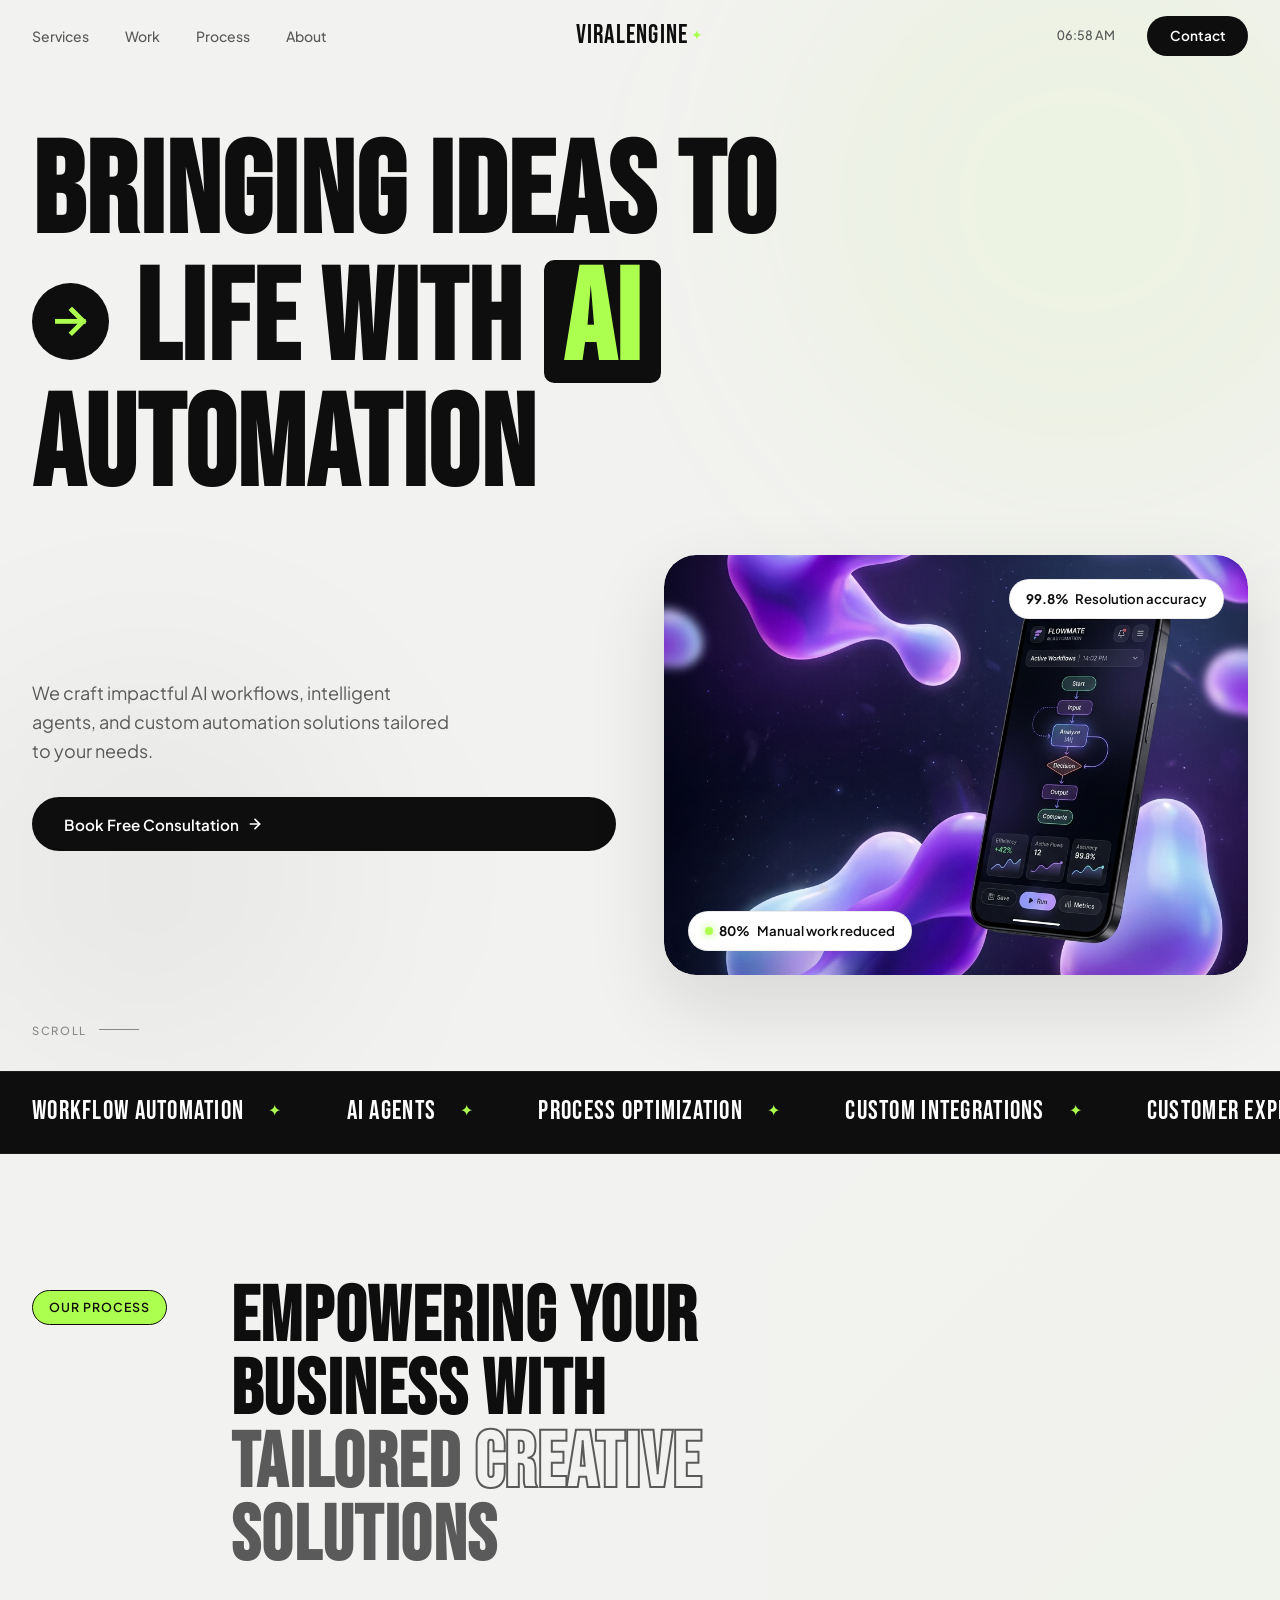
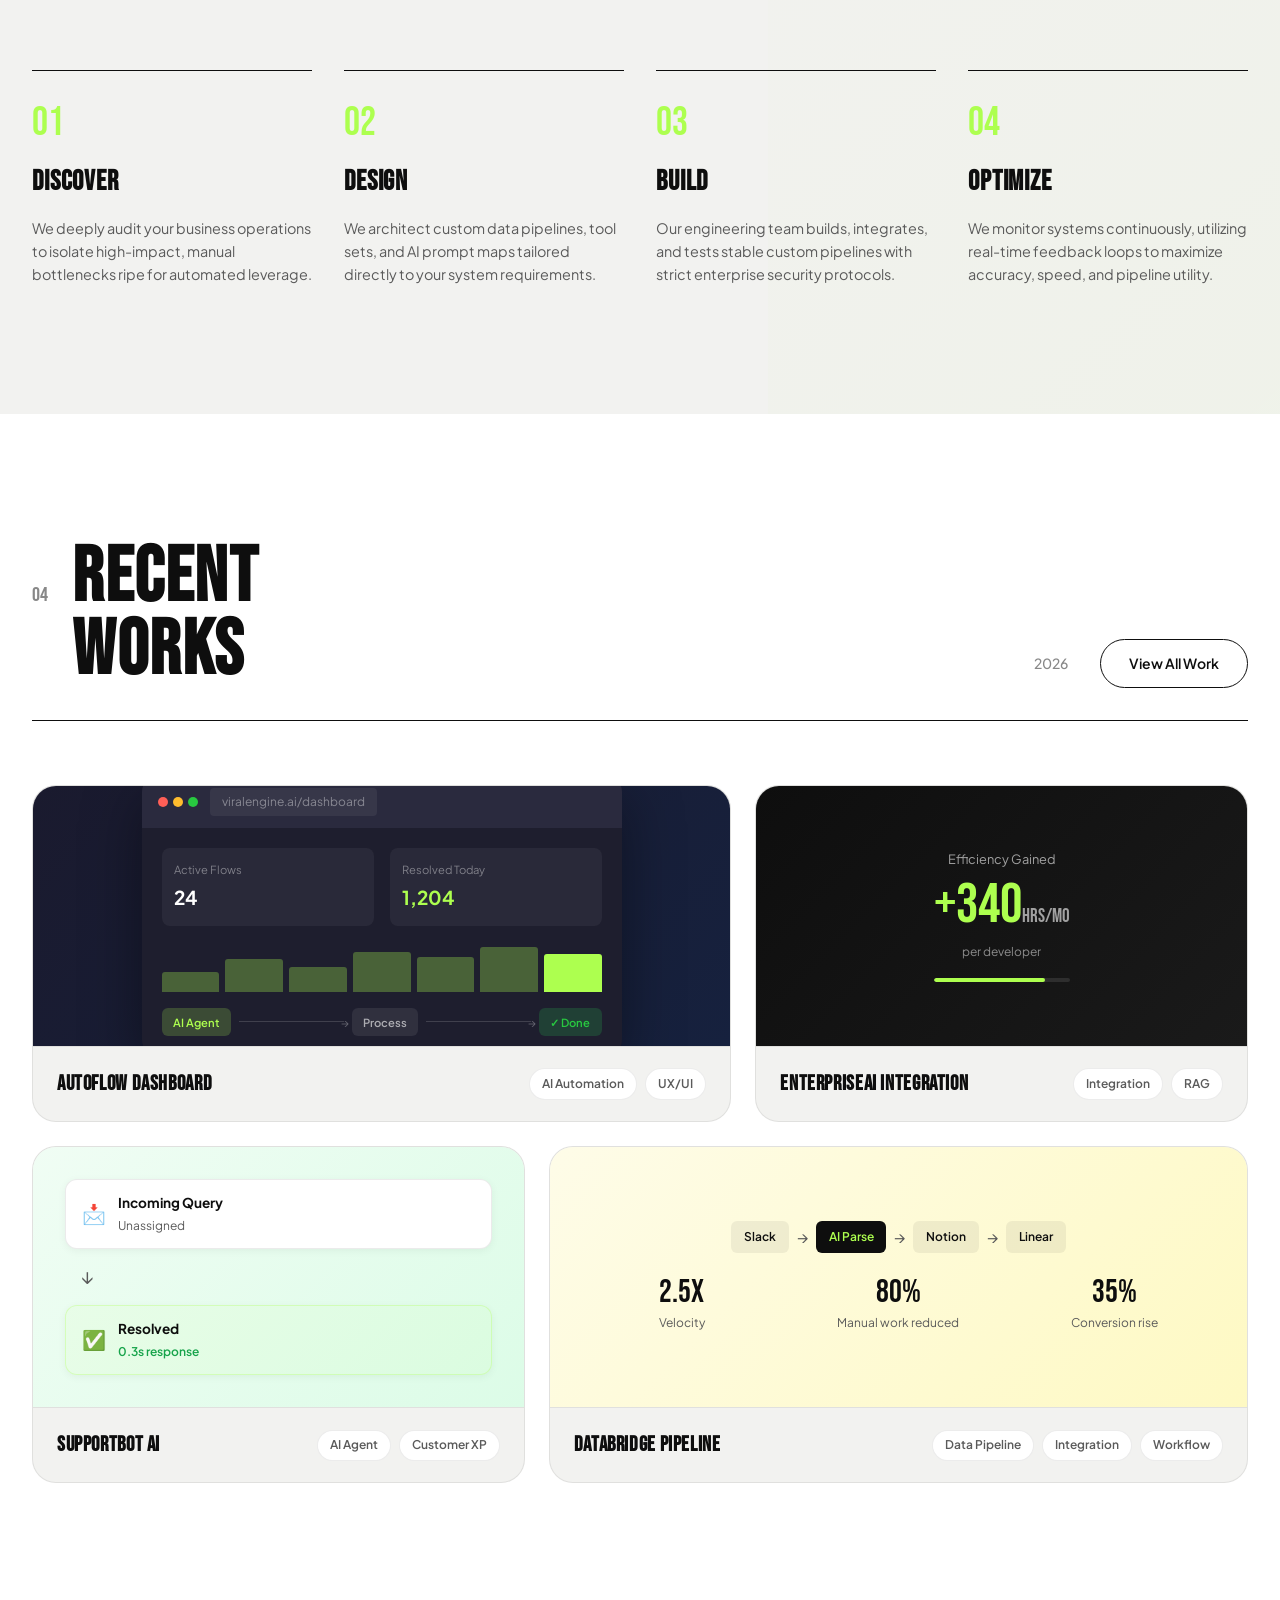
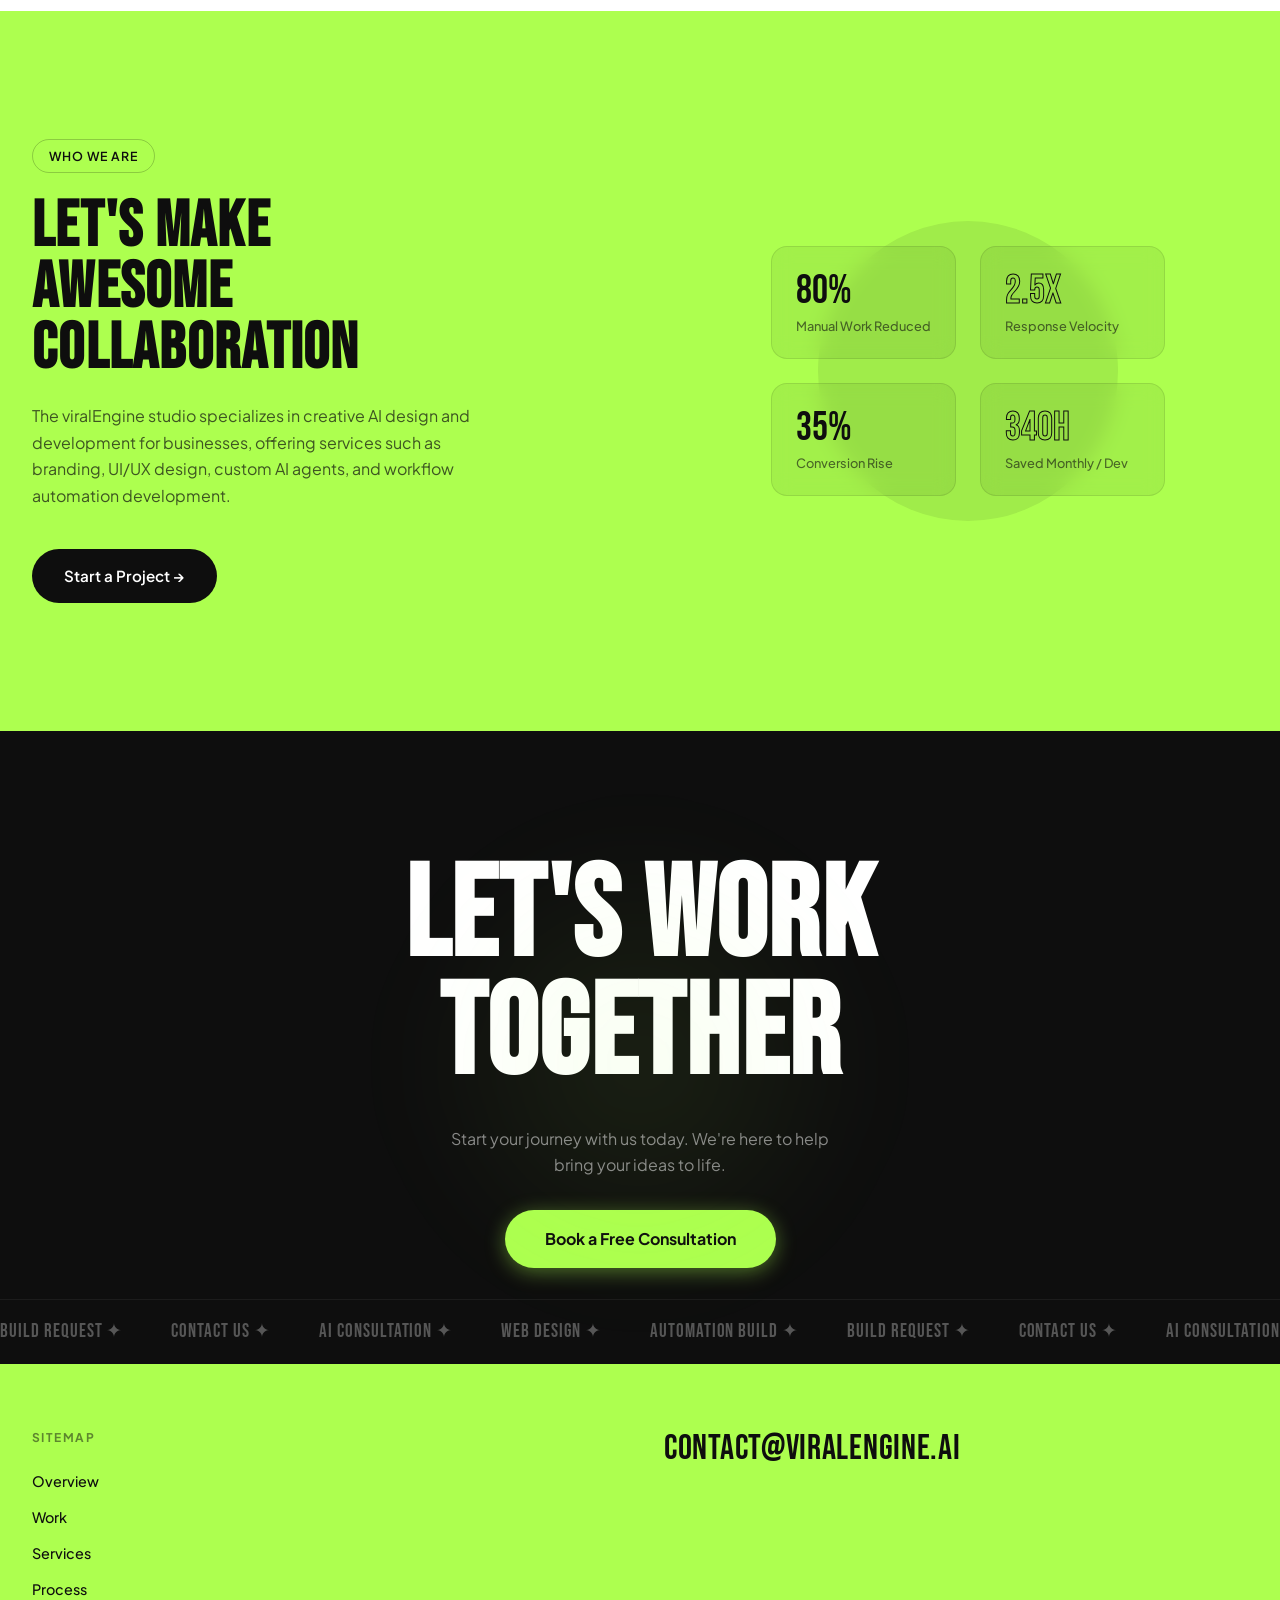
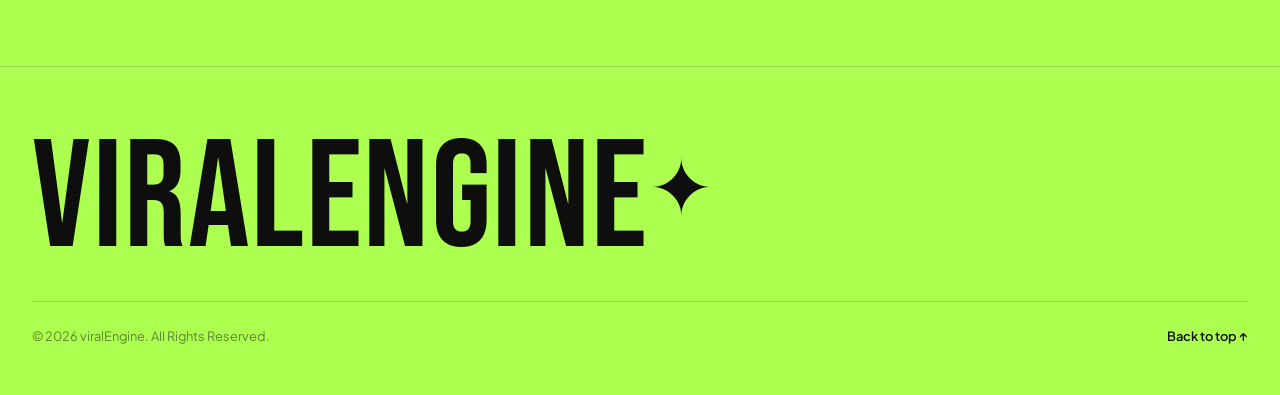
==== index.html @ b16de8f5 "Fix hero headline arrow cross-device consistency by using SVG" ====
<!DOCTYPE html>
<html lang="en">
<head>
  <meta charset="UTF-8">
  <meta name="viewport" content="width=device-width, initial-scale=1.0">

  <!-- SEO Meta Tags -->
  <title>viralEngine — AI Workflows That Actually Work</title>
  <meta name="description" content="viralEngine designs and builds AI-powered workflows that streamline operations, delight users, and drive real business impact. Book a free consultation today.">
  <meta name="keywords" content="AI workflows, automation agency, process automation, AI agents, SaaS optimization">

  <!-- Open Graph / Social Media -->
  <meta property="og:title" content="viralEngine — AI Workflows That Actually Work">
  <meta property="og:description" content="We design and build AI-powered workflows that streamline operations, delight users, and drive real business impact.">
  <meta property="og:type" content="website">

  <!-- Stylesheets -->
  <link rel="stylesheet" href="./index.css">
</head>
<body>

  <!-- ===== NAVBAR ===== -->
  <header class="nav" id="main-header">
    <div class="nav-inner">
      <!-- Nav Left: Links -->
      <nav class="nav-left" aria-label="Main Navigation">
        <ul class="nav-links" id="nav-menu">
          <li><a href="#services" id="link-services">Services</a></li>
          <li><a href="#work" id="link-work">Work</a></li>
          <li><a href="#process" id="link-process">Process</a></li>
          <li><a href="#about" id="link-about">About</a></li>
        </ul>
      </nav>

      <!-- Nav Center: Logo -->
      <a href="#" class="nav-logo" id="nav-logo" aria-label="viralEngine Home">
        viralEngine<span class="logo-star">✦</span>
      </a>

      <!-- Nav Right: Time + CTA -->
      <div class="nav-right">
        <span class="nav-time" id="nav-time" aria-live="polite"></span>
        <a href="https://calendly.com/roopamg777/30min" target="_blank" rel="noopener noreferrer" class="btn-nav" id="btn-nav-cta">Contact</a>
        <button class="mobile-toggle" id="mobile-menu-toggle" aria-label="Toggle Navigation Menu" aria-expanded="false">
          <span></span>
          <span></span>
        </button>
      </div>
    </div>
  </header>

  <main>
    <!-- ===== HERO SECTION ===== -->
    <section class="hero" id="home">
      <!-- Background gradient mesh -->
      <div class="hero-bg-orb orb-1"></div>
      <div class="hero-bg-orb orb-2"></div>

      <div class="hero-inner">
        <!-- Large editorial headline -->
        <div class="hero-headline-wrap">
          <h1 class="hero-headline">
            <span class="headline-line line-1">
              <span class="headline-text">BRINGING IDEAS TO</span>
            </span>
            <span class="headline-line line-2">
              <span class="headline-arrow">
                <svg width="24" height="24" viewBox="0 0 24 24" fill="none" stroke="currentColor" stroke-width="3" stroke-linecap="square" stroke-linejoin="miter" aria-hidden="true">
                  <line x1="4" y1="12" x2="20" y2="12"></line>
                  <polyline points="13 5 20 12 13 19"></polyline>
                </svg>
              </span>
              <span class="headline-text">LIFE WITH <em class="headline-accent">AI</em></span>
            </span>
            <span class="headline-line line-3">
              <span class="headline-text">AUTOMATION</span>
            </span>
          </h1>
        </div>

        <!-- Hero bottom: description left, image right, CTA -->
        <div class="hero-bottom">
          <div class="hero-desc-col">
            <p class="hero-desc">We craft impactful AI workflows, intelligent agents, and custom automation solutions tailored to your needs.</p>
            <a href="https://calendly.com/roopamg777/30min" target="_blank" rel="noopener noreferrer" class="btn-primary" id="btn-hero-cta">
              Book Free Consultation
              <svg width="16" height="16" viewBox="0 0 24 24" fill="none" stroke="currentColor" stroke-width="2.5" stroke-linecap="round" stroke-linejoin="round" aria-hidden="true"><line x1="5" y1="12" x2="19" y2="12"/><polyline points="12 5 19 12 12 19"/></svg>
            </a>
          </div>

          <div class="hero-visual-col">
            <div class="hero-image-wrap">
              <img src="./assets/hero_visual.png" alt="AI workflow automation visual with 3D shapes and dashboard" class="hero-img" fetchpriority="high" />
              <!-- Floating stat chips -->
              <div class="hero-chip chip-1">
                <span class="chip-dot"></span>
                <strong>80%</strong> Manual work reduced
              </div>
              <div class="hero-chip chip-2">
                <strong>99.8%</strong> Resolution accuracy
              </div>
            </div>
          </div>
        </div>
      </div>

      <!-- Scroll indicator -->
      <div class="scroll-hint" aria-hidden="true">
        <span>scroll</span>
        <div class="scroll-line"></div>
      </div>
    </section>

    <!-- ===== MARQUEE TICKER ===== -->
    <section class="ticker-section" aria-label="Services offered" id="services">
      <div class="ticker-track" aria-hidden="true">
        <div class="ticker-inner">
          <span class="tick-item">Workflow Automation <span class="tick-star">✦</span></span>
          <span class="tick-item">AI Agents <span class="tick-star">✦</span></span>
          <span class="tick-item">Process Optimization <span class="tick-star">✦</span></span>
          <span class="tick-item">Custom Integrations <span class="tick-star">✦</span></span>
          <span class="tick-item">Customer Experience AI <span class="tick-star">✦</span></span>
          <span class="tick-item">RAG Systems <span class="tick-star">✦</span></span>
          <span class="tick-item">Data Pipelines <span class="tick-star">✦</span></span>
          <!-- Duplicate for seamless loop -->
          <span class="tick-item">Workflow Automation <span class="tick-star">✦</span></span>
          <span class="tick-item">AI Agents <span class="tick-star">✦</span></span>
          <span class="tick-item">Process Optimization <span class="tick-star">✦</span></span>
          <span class="tick-item">Custom Integrations <span class="tick-star">✦</span></span>
          <span class="tick-item">Customer Experience AI <span class="tick-star">✦</span></span>
          <span class="tick-item">RAG Systems <span class="tick-star">✦</span></span>
          <span class="tick-item">Data Pipelines <span class="tick-star">✦</span></span>
        </div>
      </div>
    </section>

    <!-- ===== PROCESS / EMPOWERING SECTION ===== -->
    <section class="process" id="process">
      <div class="container">
        <div class="process-top">
          <div class="process-badge-wrap">
            <span class="process-badge">Our Process</span>
          </div>
          <h2 class="process-headline">EMPOWERING YOUR<br>BUSINESS WITH<br><span class="process-headline-muted">TAILORED <em class="process-accent">CREATIVE</em><br>SOLUTIONS</span></h2>
        </div>

        <div class="process-steps">
          <div class="process-step" id="step-1">
            <div class="step-number">01</div>
            <div class="step-content">
              <h3>Discover</h3>
              <p>We deeply audit your business operations to isolate high-impact, manual bottlenecks ripe for automated leverage.</p>
            </div>
          </div>
          <div class="process-step" id="step-2">
            <div class="step-number">02</div>
            <div class="step-content">
              <h3>Design</h3>
              <p>We architect custom data pipelines, tool sets, and AI prompt maps tailored directly to your system requirements.</p>
            </div>
          </div>
          <div class="process-step" id="step-3">
            <div class="step-number">03</div>
            <div class="step-content">
              <h3>Build</h3>
              <p>Our engineering team builds, integrates, and tests stable custom pipelines with strict enterprise security protocols.</p>
            </div>
          </div>
          <div class="process-step" id="step-4">
            <div class="step-number">04</div>
            <div class="step-content">
              <h3>Optimize</h3>
              <p>We monitor systems continuously, utilizing real-time feedback loops to maximize accuracy, speed, and pipeline utility.</p>
            </div>
          </div>
        </div>
      </div>
    </section>

    <!-- ===== RECENT WORK ===== -->
    <section class="work" id="work">
      <div class="container">
        <div class="work-header">
          <div class="work-header-left">
            <span class="work-count">04</span>
            <h2 class="work-title">RECENT<br>WORKS</h2>
          </div>
          <div class="work-header-right">
            <span class="work-year">2026</span>
            <a href="#cta" class="btn-outline" id="btn-view-all">View All Work</a>
          </div>
        </div>

        <div class="work-grid">
          <!-- Work Card 1 -->
          <article class="work-card work-card--large" id="work-card-1">
            <div class="work-card-inner">
              <div class="work-card-visual wc-visual-1">
                <div class="work-mockup">
                  <div class="mockup-screen">
                    <div class="mockup-bar">
                      <div class="mockup-dots"><span></span><span></span><span></span></div>
                      <div class="mockup-url">viralengine.ai/dashboard</div>
                    </div>
                    <div class="mockup-content">
                      <div class="mockup-stat-row">
                        <div class="mockup-stat">
                          <span class="ms-label">Active Flows</span>
                          <span class="ms-value">24</span>
                        </div>
                        <div class="mockup-stat">
                          <span class="ms-label">Resolved Today</span>
                          <span class="ms-value accent">1,204</span>
                        </div>
                      </div>
                      <div class="mockup-chart">
                        <div class="mc-bar" style="height:40%"></div>
                        <div class="mc-bar" style="height:65%"></div>
                        <div class="mc-bar" style="height:50%"></div>
                        <div class="mc-bar" style="height:80%"></div>
                        <div class="mc-bar" style="height:70%"></div>
                        <div class="mc-bar" style="height:90%"></div>
                        <div class="mc-bar" style="height:75%"></div>
                      </div>
                      <div class="mockup-flow-row">
                        <div class="flow-node fn-ai">AI Agent</div>
                        <div class="flow-line"></div>
                        <div class="flow-node fn-proc">Process</div>
                        <div class="flow-line"></div>
                        <div class="flow-node fn-done">✓ Done</div>
                      </div>
                    </div>
                  </div>
                </div>
              </div>
              <div class="work-card-info">
                <h3 class="work-card-name">AutoFlow Dashboard</h3>
                <div class="work-card-tags">
                  <span class="work-tag">AI Automation</span>
                  <span class="work-tag">UX/UI</span>
                </div>
              </div>
            </div>
          </article>

          <!-- Work Card 2 -->
          <article class="work-card work-card--small" id="work-card-2">
            <div class="work-card-inner">
              <div class="work-card-visual wc-visual-2">
                <div class="metrics-display">
                  <div class="md-label">Efficiency Gained</div>
                  <div class="md-value">+340<span>hrs/mo</span></div>
                  <div class="md-sub">per developer</div>
                  <div class="md-bar-wrap">
                    <div class="md-bar-fill" style="width:82%"></div>
                  </div>
                </div>
              </div>
              <div class="work-card-info">
                <h3 class="work-card-name">EnterpriseAI Integration</h3>
                <div class="work-card-tags">
                  <span class="work-tag">Integration</span>
                  <span class="work-tag">RAG</span>
                </div>
              </div>
            </div>
          </article>

          <!-- Work Card 3 -->
          <article class="work-card work-card--small" id="work-card-3">
            <div class="work-card-inner">
              <div class="work-card-visual wc-visual-3">
                <div class="support-display">
                  <div class="sd-ticket">
                    <span class="sd-icon">📩</span>
                    <div class="sd-text">
                      <strong>Incoming Query</strong>
                      <span>Unassigned</span>
                    </div>
                  </div>
                  <div class="sd-arrow">↓</div>
                  <div class="sd-ticket sd-resolved">
                    <span class="sd-icon">✅</span>
                    <div class="sd-text">
                      <strong>Resolved</strong>
                      <span class="accent">0.3s response</span>
                    </div>
                  </div>
                </div>
              </div>
              <div class="work-card-info">
                <h3 class="work-card-name">SupportBot AI</h3>
                <div class="work-card-tags">
                  <span class="work-tag">AI Agent</span>
                  <span class="work-tag">Customer XP</span>
                </div>
              </div>
            </div>
          </article>

          <!-- Work Card 4 -->
          <article class="work-card work-card--medium" id="work-card-4">
            <div class="work-card-inner">
              <div class="work-card-visual wc-visual-4">
                <div class="pipeline-display">
                  <div class="pd-row">
                    <div class="pd-node">Slack</div>
                    <div class="pd-arrow">→</div>
                    <div class="pd-node accent-node">AI Parse</div>
                    <div class="pd-arrow">→</div>
                    <div class="pd-node">Notion</div>
                    <div class="pd-arrow">→</div>
                    <div class="pd-node">Linear</div>
                  </div>
                  <div class="pd-stats">
                    <div class="pd-stat"><span>2.5x</span> Velocity</div>
                    <div class="pd-stat"><span>80%</span> Manual work reduced</div>
                    <div class="pd-stat"><span>35%</span> Conversion rise</div>
                  </div>
                </div>
              </div>
              <div class="work-card-info">
                <h3 class="work-card-name">DataBridge Pipeline</h3>
                <div class="work-card-tags">
                  <span class="work-tag">Data Pipeline</span>
                  <span class="work-tag">Integration</span>
                  <span class="work-tag">Workflow</span>
                </div>
              </div>
            </div>
          </article>
        </div>
      </div>
    </section>

    <!-- ===== ABOUT / COLLABORATION SECTION ===== -->
    <section class="about" id="about">
      <div class="container about-inner">
        <div class="about-text-col">
          <span class="about-badge">Who We Are</span>
          <h2 class="about-headline">LET'S MAKE<br><span class="about-accent">AWESOME</span><br>COLLABORATION</h2>
          <p class="about-desc">The viralEngine studio specializes in creative AI design and development for businesses, offering services such as branding, UI/UX design, custom AI agents, and workflow automation development.</p>
          <a href="https://calendly.com/roopamg777/30min" target="_blank" rel="noopener noreferrer" class="btn-primary" id="btn-about-cta">Start a Project →</a>
        </div>
        <div class="about-visual-col" aria-hidden="true">
          <div class="about-orb"></div>
          <div class="about-stats-card">
            <div class="asc-item">
              <span class="asc-val">80%</span>
              <span class="asc-label">Manual Work Reduced</span>
            </div>
            <div class="asc-item">
              <span class="asc-val accent">2.5x</span>
              <span class="asc-label">Response Velocity</span>
            </div>
            <div class="asc-item">
              <span class="asc-val">35%</span>
              <span class="asc-label">Conversion Rise</span>
            </div>
            <div class="asc-item">
              <span class="asc-val accent">340h</span>
              <span class="asc-label">Saved Monthly / Dev</span>
            </div>
          </div>
        </div>
      </div>
    </section>

    <!-- ===== DARK CTA SECTION ===== -->
    <section class="dark-cta" id="cta">
      <!-- Ticker running in background -->
      <div class="cta-ticker" aria-hidden="true">
        <div class="cta-ticker-inner">
          <span>Build Request <span class="cta-star">✦</span></span>
          <span>Contact Us <span class="cta-star">✦</span></span>
          <span>AI Consultation <span class="cta-star">✦</span></span>
          <span>Web Design <span class="cta-star">✦</span></span>
          <span>Automation Build <span class="cta-star">✦</span></span>
          <span>Build Request <span class="cta-star">✦</span></span>
          <span>Contact Us <span class="cta-star">✦</span></span>
          <span>AI Consultation <span class="cta-star">✦</span></span>
          <span>Web Design <span class="cta-star">✦</span></span>
          <span>Automation Build <span class="cta-star">✦</span></span>
        </div>
      </div>

      <div class="container cta-inner">
        <h2 class="cta-headline">LET'S WORK<br>TOGETHER</h2>
        <div class="cta-visual" aria-hidden="true">
          <div class="cta-orb-wrap">
            <div class="cta-orb"></div>
          </div>
        </div>
        <p class="cta-sub">Start your journey with us today. We're here to help bring your ideas to life.</p>
        <a href="https://calendly.com/roopamg777/30min" target="_blank" rel="noopener noreferrer" class="btn-cta-accent" id="btn-cta-main">
          Book a Free Consultation
        </a>
      </div>
    </section>
  </main>

  <!-- ===== FOOTER ===== -->
  <footer class="footer" id="footer">
    <div class="footer-top">
      <div class="container footer-top-inner">
        <div class="footer-links-col">
          <h4>Sitemap</h4>
          <ul>
            <li><a href="#home">Overview</a></li>
            <li><a href="#work">Work</a></li>
            <li><a href="#services">Services</a></li>
            <li><a href="#process">Process</a></li>
          </ul>
        </div>
        <div class="footer-contact-col">
          <a href="mailto:hello@viralengine.ai" class="footer-email" id="footer-email">Contact@viralEngine.ai</a>
        </div>
      </div>
    </div>

    <div class="footer-brand">
      <span class="footer-brand-name">viralEngine<span class="footer-star">✦</span></span>
      <div class="footer-bottom-row">
        <span class="footer-copy">© 2026 viralEngine. All Rights Reserved.</span>
        <a href="#home" class="footer-back-top" id="footer-back-top" aria-label="Back to top">Back to top ↑</a>
      </div>
    </div>
  </footer>

  <!-- Scripts -->
  <script src="./index.js"></script>
</body>
</html>
---- index.css ----
/*
 * viralEngine — Pinnacle-Inspired Editorial Redesign
 * Bold editorial typography, high contrast, lime green accent
 */

@import url('https://fonts.googleapis.com/css2?family=Bebas+Neue&family=Plus+Jakarta+Sans:wght@300;400;500;600;700&display=swap');

/* ===== DESIGN TOKENS ===== */
:root {
  /* Colors */
  --c-bg: #F2F2F0;
  --c-dark: #0E0E0E;
  --c-accent: #ADFF4F;
  --c-accent-dark: #8FD93A;
  --c-white: #FFFFFF;
  --c-text: #0E0E0E;
  --c-text-muted: #5A5A5A;
  --c-text-light: #888888;
  --c-border: rgba(14, 14, 14, 0.08);
  --c-card-bg: #FFFFFF;

  /* Typography */
  --font-display: 'Bebas Neue', sans-serif;
  --font-body: 'Plus Jakarta Sans', sans-serif;

  /* Layout */
  --container: 1280px;
  --nav-h: 72px;

  /* Motion */
  --ease-out: cubic-bezier(0.16, 1, 0.3, 1);
  --ease-in-out: cubic-bezier(0.4, 0, 0.2, 1);
}

/* ===== RESETS ===== */
*, *::before, *::after {
  box-sizing: border-box;
  margin: 0;
  padding: 0;
}

html {
  scroll-behavior: smooth;
  font-size: 16px;
  background: var(--c-bg);
  color: var(--c-text);
  font-family: var(--font-body);
  -webkit-font-smoothing: antialiased;
  -moz-osx-font-smoothing: grayscale;
  overflow-x: hidden;
}

body {
  overflow-x: hidden;
  line-height: 1.65;
}

img {
  max-width: 100%;
  display: block;
}

a {
  text-decoration: none;
  color: inherit;
  transition: all 0.25s var(--ease-out);
}

ul {
  list-style: none;
}

button {
  font-family: var(--font-body);
  cursor: pointer;
  border: none;
  background: none;
}

/* Custom scrollbar */
::-webkit-scrollbar { width: 6px; }
::-webkit-scrollbar-track { background: var(--c-bg); }
::-webkit-scrollbar-thumb { background: var(--c-dark); border-radius: 99px; }

/* ===== LAYOUT HELPERS ===== */
.container {
  width: 100%;
  max-width: var(--container);
  margin: 0 auto;
  padding: 0 2rem;
}

/* ===== BUTTONS ===== */
.btn-primary {
  display: inline-flex;
  align-items: center;
  gap: 0.5rem;
  padding: 0.9rem 2rem;
  background: var(--c-dark);
  color: var(--c-white);
  border-radius: 99px;
  font-family: var(--font-body);
  font-weight: 600;
  font-size: 0.95rem;
  transition: all 0.3s var(--ease-out);
}

.btn-primary:hover {
  background: var(--c-accent);
  color: var(--c-dark);
  transform: translateY(-2px);
  box-shadow: 0 8px 24px rgba(173, 255, 79, 0.35);
}

.btn-primary svg {
  transition: transform 0.3s ease;
}

.btn-primary:hover svg {
  transform: translateX(4px);
}

.btn-outline {
  display: inline-flex;
  align-items: center;
  gap: 0.5rem;
  padding: 0.75rem 1.75rem;
  border: 1.5px solid var(--c-dark);
  border-radius: 99px;
  font-family: var(--font-body);
  font-weight: 600;
  font-size: 0.875rem;
  color: var(--c-dark);
  transition: all 0.3s var(--ease-out);
}

.btn-outline:hover {
  background: var(--c-dark);
  color: var(--c-white);
}

.btn-nav {
  display: inline-flex;
  align-items: center;
  padding: 0.55rem 1.4rem;
  background: var(--c-dark);
  color: var(--c-white);
  border-radius: 99px;
  font-family: var(--font-body);
  font-weight: 600;
  font-size: 0.85rem;
  transition: all 0.25s var(--ease-out);
}

.btn-nav:hover {
  background: var(--c-accent);
  color: var(--c-dark);
}

.btn-cta-accent {
  display: inline-flex;
  align-items: center;
  gap: 0.5rem;
  padding: 1rem 2.5rem;
  background: var(--c-accent);
  color: var(--c-dark);
  border-radius: 99px;
  font-family: var(--font-body);
  font-weight: 700;
  font-size: 1rem;
  transition: all 0.3s var(--ease-out);
  box-shadow: 0 4px 20px rgba(173, 255, 79, 0.4);
}

.btn-cta-accent:hover {
  background: var(--c-accent-dark);
  transform: translateY(-3px);
  box-shadow: 0 10px 30px rgba(173, 255, 79, 0.5);
}

/* ===== NAVBAR ===== */
.nav {
  position: fixed;
  top: 0;
  left: 0;
  width: 100%;
  z-index: 1000;
  padding: 1rem 2rem;
  transition: all 0.4s var(--ease-out);
}

.nav.scrolled {
  background: rgba(242, 242, 240, 0.92);
  backdrop-filter: blur(20px);
  -webkit-backdrop-filter: blur(20px);
  border-bottom: 1px solid var(--c-border);
  padding: 0.6rem 2rem;
}

.nav-inner {
  display: flex;
  align-items: center;
  justify-content: space-between;
  max-width: var(--container);
  margin: 0 auto;
  position: relative;
}

.nav-left {
  display: flex;
  align-items: center;
}

.nav-links {
  display: flex;
  gap: 2.25rem;
  align-items: center;
}

.nav-links a {
  font-size: 0.875rem;
  font-weight: 500;
  color: var(--c-text-muted);
  transition: color 0.2s;
}

.nav-links a:hover {
  color: var(--c-dark);
}

.nav-logo {
  font-family: var(--font-display);
  font-size: 1.6rem;
  letter-spacing: 0.05em;
  color: var(--c-dark);
  display: flex;
  align-items: center;
  gap: 0.1em;
  position: absolute;
  left: 50%;
  transform: translateX(-50%);
  z-index: 10;
}

.logo-star {
  color: var(--c-accent);
  font-size: 0.9rem;
}

.nav-right {
  display: flex;
  align-items: center;
  justify-content: flex-end;
  gap: 1.25rem;
  z-index: 10;
}

.nav-time {
  font-size: 0.8rem;
  font-weight: 500;
  color: var(--c-text-muted);
  font-variant-numeric: tabular-nums;
  min-width: 70px;
}

/* Mobile toggle */
.mobile-toggle {
  display: none;
  flex-direction: column;
  gap: 6px;
  padding: 0.4rem;
  z-index: 1001;
}

.mobile-toggle span {
  display: block;
  width: 22px;
  height: 2px;
  background: var(--c-dark);
  border-radius: 99px;
  transition: transform 0.3s var(--ease-out), background-color 0.3s var(--ease-out);
}

/* ===== HERO ===== */
.hero {
  min-height: 100vh;
  padding-top: var(--nav-h);
  display: flex;
  flex-direction: column;
  position: relative;
  overflow: hidden;
}

.hero-bg-orb {
  position: absolute;
  border-radius: 50%;
  filter: blur(100px);
  pointer-events: none;
  z-index: 0;
}

.orb-1 {
  width: 600px;
  height: 600px;
  background: rgba(173, 255, 79, 0.08);
  top: -100px;
  right: -100px;
}

.orb-2 {
  width: 400px;
  height: 400px;
  background: rgba(14, 14, 14, 0.04);
  bottom: 0;
  left: -50px;
}

.hero-inner {
  flex: 1;
  display: flex;
  flex-direction: column;
  justify-content: center;
  padding: 4rem 2rem 6rem;
  max-width: var(--container);
  margin: 0 auto;
  width: 100%;
  position: relative;
  z-index: 1;
}

/* Editorial giant headline */
.hero-headline-wrap {
  margin-bottom: 3rem;
}

.hero-headline {
  font-family: var(--font-display);
  line-height: 0.92;
  letter-spacing: 0.01em;
  font-size: clamp(5rem, 10vw, 10rem);
  display: flex;
  flex-direction: column;
  gap: 0.05em;
}

.headline-line {
  display: flex;
  align-items: center;
  gap: 0.2em;
  overflow: hidden;
}

.headline-text {
  display: block;
  animation: slide-up 0.9s var(--ease-out) both;
}

.line-1 .headline-text { animation-delay: 0s; }
.line-2 .headline-text { animation-delay: 0.1s; }
.line-3 .headline-text { animation-delay: 0.2s; }

@keyframes slide-up {
  from {
    transform: translateY(100%);
    opacity: 0;
  }
  to {
    transform: translateY(0);
    opacity: 1;
  }
}

.headline-arrow {
  font-family: var(--font-body);
  font-size: 0.55em;
  font-weight: 300;
  color: var(--c-accent);
  background: var(--c-dark);
  width: 1.1em;
  height: 1.1em;
  border-radius: 50%;
  display: inline-flex;
  align-items: center;
  justify-content: center;
  flex-shrink: 0;
  animation: slide-up 0.9s var(--ease-out) 0.1s both;
}

.headline-arrow svg {
  width: 50%;
  height: 50%;
  stroke: var(--c-accent);
}

.headline-accent {
  font-style: normal;
  color: var(--c-accent);
  background: var(--c-dark);
  padding: 0.02em 0.15em;
  border-radius: 0.08em;
  display: inline-block;
}

/* Hero bottom layout */
.hero-bottom {
  display: grid;
  grid-template-columns: 1fr 1fr;
  gap: 3rem;
  align-items: center;
}

.hero-desc-col {
  display: flex;
  flex-direction: column;
  gap: 2rem;
  animation: fade-in 1s var(--ease-out) 0.4s both;
}

.hero-desc {
  font-size: 1.125rem;
  color: var(--c-text-muted);
  max-width: 420px;
  line-height: 1.6;
}

.hero-visual-col {
  animation: fade-in 1s var(--ease-out) 0.5s both;
}

@keyframes fade-in {
  from { opacity: 0; transform: translateY(20px); }
  to   { opacity: 1; transform: translateY(0); }
}

.hero-image-wrap {
  position: relative;
  border-radius: 2rem;
  overflow: hidden;
  box-shadow: 0 30px 80px rgba(14, 14, 14, 0.12);
}

.hero-img {
  width: 100%;
  height: 420px;
  object-fit: cover;
  border-radius: 2rem;
}

/* Floating stat chips */
.hero-chip {
  position: absolute;
  background: var(--c-white);
  border: 1px solid var(--c-border);
  border-radius: 99px;
  padding: 0.5rem 1rem;
  font-size: 0.825rem;
  font-weight: 600;
  display: flex;
  align-items: center;
  gap: 0.4rem;
  box-shadow: 0 8px 24px rgba(14, 14, 14, 0.08);
  white-space: nowrap;
}

.chip-1 {
  bottom: 1.5rem;
  left: 1.5rem;
  animation: float-chip 4s ease-in-out infinite alternate;
}

.chip-2 {
  top: 1.5rem;
  right: 1.5rem;
  animation: float-chip 4s ease-in-out 0.5s infinite alternate-reverse;
}

.chip-dot {
  width: 8px;
  height: 8px;
  background: var(--c-accent);
  border-radius: 50%;
  box-shadow: 0 0 8px var(--c-accent);
}

@keyframes float-chip {
  from { transform: translateY(0); }
  to   { transform: translateY(-8px); }
}

/* Scroll hint */
.scroll-hint {
  position: absolute;
  bottom: 2rem;
  left: 2rem;
  display: flex;
  align-items: center;
  gap: 0.75rem;
  font-size: 0.7rem;
  font-weight: 500;
  text-transform: uppercase;
  letter-spacing: 0.15em;
  color: var(--c-text-light);
  animation: fade-in 1.2s var(--ease-out) 1s both;
  z-index: 5;
}

.scroll-line {
  width: 40px;
  height: 1px;
  background: var(--c-text-light);
  position: relative;
  overflow: hidden;
}

.scroll-line::after {
  content: '';
  position: absolute;
  top: 0;
  left: -100%;
  width: 100%;
  height: 100%;
  background: var(--c-dark);
  animation: scroll-run 1.8s ease-in-out infinite;
}

@keyframes scroll-run {
  0%   { left: -100%; }
  100% { left: 100%; }
}

/* ===== TICKER / MARQUEE ===== */
.ticker-section {
  background: var(--c-dark);
  overflow: hidden;
  padding: 1.2rem 0;
  border-top: 1px solid rgba(255,255,255,0.06);
  border-bottom: 1px solid rgba(255,255,255,0.06);
}

.ticker-track {
  overflow: hidden;
  white-space: nowrap;
}

.ticker-inner {
  display: inline-flex;
  gap: 0;
  animation: marquee 30s linear infinite;
  will-change: transform;
}

.tick-item {
  display: inline-flex;
  align-items: center;
  gap: 1.5rem;
  padding: 0 2rem;
  font-family: var(--font-display);
  font-size: 1.6rem;
  letter-spacing: 0.05em;
  color: var(--c-white);
  white-space: nowrap;
}

.tick-star {
  color: var(--c-accent);
  font-size: 1rem;
}

@keyframes marquee {
  from { transform: translateX(0); }
  to   { transform: translateX(-50%); }
}

/* ===== PROCESS SECTION ===== */
.process {
  padding: 8rem 0;
  background: var(--c-bg);
  position: relative;
  overflow: hidden;
}

.process::before {
  content: '';
  position: absolute;
  top: 0;
  right: 0;
  width: 40%;
  height: 100%;
  background: linear-gradient(135deg, transparent, rgba(173,255,79,0.04));
  pointer-events: none;
}

.process-top {
  display: grid;
  grid-template-columns: auto 1fr;
  gap: 4rem;
  align-items: start;
  margin-bottom: 6rem;
}

.process-badge-wrap {
  padding-top: 0.5rem;
}

.process-badge {
  display: inline-flex;
  align-items: center;
  padding: 0.4rem 1rem;
  border: 1.5px solid var(--c-dark);
  border-radius: 99px;
  font-size: 0.775rem;
  font-weight: 600;
  text-transform: uppercase;
  letter-spacing: 0.08em;
  color: var(--c-dark);
  background: var(--c-accent);
}

.process-headline {
  font-family: var(--font-display);
  font-size: clamp(3rem, 6vw, 6rem);
  line-height: 0.95;
  letter-spacing: 0.02em;
  color: var(--c-dark);
}

.process-headline-muted {
  color: var(--c-text-muted);
  font-style: normal;
}

.process-accent {
  font-style: normal;
  color: var(--c-accent);
  -webkit-text-stroke: 2px var(--c-text-muted);
  color: transparent;
}

/* Step grid */
.process-steps {
  display: grid;
  grid-template-columns: repeat(4, 1fr);
  gap: 2rem;
}

.process-step {
  border-top: 1.5px solid var(--c-dark);
  padding-top: 2rem;
  display: flex;
  flex-direction: column;
  gap: 1rem;
  transition: all 0.3s var(--ease-out);
}

.process-step:hover {
  border-color: var(--c-accent);
}

.step-number {
  font-family: var(--font-display);
  font-size: 2.5rem;
  color: var(--c-accent);
  line-height: 1;
}

.step-content h3 {
  font-family: var(--font-display);
  font-size: 1.75rem;
  letter-spacing: 0.03em;
  color: var(--c-dark);
  margin-bottom: 0.75rem;
}

.step-content p {
  font-size: 0.9rem;
  color: var(--c-text-muted);
  line-height: 1.6;
}

/* ===== WORK / RECENT PROJECTS ===== */
.work {
  padding: 8rem 0;
  background: var(--c-white);
}

.work-header {
  display: flex;
  align-items: flex-end;
  justify-content: space-between;
  margin-bottom: 4rem;
  border-bottom: 1.5px solid var(--c-dark);
  padding-bottom: 2rem;
}

.work-header-left {
  display: flex;
  align-items: baseline;
  gap: 1.5rem;
}

.work-count {
  font-family: var(--font-display);
  font-size: 1.25rem;
  color: var(--c-text-light);
}

.work-title {
  font-family: var(--font-display);
  font-size: clamp(3rem, 6vw, 5.5rem);
  line-height: 0.95;
  letter-spacing: 0.02em;
}

.work-header-right {
  display: flex;
  align-items: center;
  gap: 2rem;
}

.work-year {
  font-size: 0.875rem;
  color: var(--c-text-light);
  font-weight: 500;
}

/* Work grid */
.work-grid {
  display: grid;
  grid-template-columns: repeat(12, 1fr);
  grid-auto-rows: auto;
  gap: 1.5rem;
}

.work-card {
  border-radius: 1.5rem;
  overflow: hidden;
  border: 1.5px solid var(--c-border);
  background: var(--c-bg);
  transition: all 0.4s var(--ease-out);
}

.work-card:hover {
  transform: translateY(-8px);
  box-shadow: 0 20px 50px rgba(14, 14, 14, 0.1);
  border-color: var(--c-dark);
}

.work-card--large {
  grid-column: span 7;
}

.work-card--small {
  grid-column: span 5;
}

.work-card--medium {
  grid-column: span 7;
}

.work-card--wide {
  grid-column: span 12;
}

.work-card-inner {
  display: flex;
  flex-direction: column;
  height: 100%;
}

.work-card-visual {
  height: 260px;
  overflow: hidden;
  position: relative;
  display: flex;
  align-items: center;
  justify-content: center;
  padding: 2rem;
}

/* Visual backgrounds */
.wc-visual-1 { background: linear-gradient(135deg, #1a1a2e 0%, #16213e 100%); }
.wc-visual-2 { background: linear-gradient(135deg, #0E0E0E 0%, #1a1a1a 100%); }
.wc-visual-3 { background: linear-gradient(135deg, #f0fdf4 0%, #dcfce7 100%); }
.wc-visual-4 { background: linear-gradient(135deg, #fefce8 0%, #fef9c3 100%); }

.work-card-info {
  padding: 1.25rem 1.5rem;
  display: flex;
  align-items: center;
  justify-content: space-between;
  border-top: 1px solid var(--c-border);
  gap: 1rem;
  flex-wrap: wrap;
}

.work-card-name {
  font-family: var(--font-display);
  font-size: 1.3rem;
  letter-spacing: 0.03em;
  color: var(--c-dark);
}

.work-card-tags {
  display: flex;
  gap: 0.5rem;
  flex-wrap: wrap;
  justify-content: flex-end;
  margin-left: auto;
}

.work-tag {
  padding: 0.3rem 0.75rem;
  border: 1px solid var(--c-border);
  border-radius: 99px;
  font-size: 0.75rem;
  font-weight: 600;
  color: var(--c-text-muted);
  background: var(--c-white);
}

/* Mockup styles for work card 1 */
.work-mockup {
  width: 100%;
  max-width: 480px;
}

.mockup-screen {
  background: #1e1e2e;
  border-radius: 1rem;
  overflow: hidden;
  box-shadow: 0 20px 60px rgba(0,0,0,0.4);
}

.mockup-bar {
  background: #2a2a3e;
  padding: 0.75rem 1rem;
  display: flex;
  align-items: center;
  gap: 0.75rem;
}

.mockup-dots {
  display: flex;
  gap: 5px;
}

.mockup-dots span {
  width: 10px;
  height: 10px;
  border-radius: 50%;
  background: rgba(255,255,255,0.15);
}

.mockup-dots span:nth-child(1) { background: #FF5F57; }
.mockup-dots span:nth-child(2) { background: #FEBC2E; }
.mockup-dots span:nth-child(3) { background: #28C840; }

.mockup-url {
  font-size: 0.75rem;
  color: rgba(255,255,255,0.4);
  background: rgba(255,255,255,0.06);
  border-radius: 4px;
  padding: 0.25rem 0.75rem;
}

.mockup-content {
  padding: 1.25rem;
}

.mockup-stat-row {
  display: flex;
  gap: 1rem;
  margin-bottom: 1rem;
}

.mockup-stat {
  flex: 1;
  background: rgba(255,255,255,0.05);
  border-radius: 8px;
  padding: 0.75rem;
  display: flex;
  flex-direction: column;
  gap: 0.25rem;
}

.ms-label { font-size: 0.7rem; color: rgba(255,255,255,0.4); }
.ms-value { font-size: 1.2rem; font-weight: 700; color: #fff; }
.ms-value.accent { color: var(--c-accent); }

.mockup-chart {
  display: flex;
  gap: 6px;
  align-items: flex-end;
  height: 50px;
  margin-bottom: 1rem;
}

.mc-bar {
  flex: 1;
  background: rgba(173, 255, 79, 0.3);
  border-radius: 3px 3px 0 0;
  transition: height 0.5s var(--ease-out);
}

.mc-bar:last-child { background: var(--c-accent); }

.mockup-flow-row {
  display: flex;
  align-items: center;
  gap: 0.5rem;
}

.flow-node {
  padding: 0.3rem 0.7rem;
  border-radius: 6px;
  font-size: 0.7rem;
  font-weight: 600;
}

.fn-ai { background: rgba(173,255,79,0.2); color: var(--c-accent); }
.fn-proc { background: rgba(255,255,255,0.08); color: rgba(255,255,255,0.6); }
.fn-done { background: rgba(40,200,80,0.2); color: #28c840; }

.flow-line {
  flex: 1;
  height: 1px;
  background: rgba(255,255,255,0.15);
  position: relative;
}

.flow-line::after {
  content: '→';
  position: absolute;
  right: -5px;
  top: 50%;
  transform: translateY(-50%);
  font-size: 0.7rem;
  color: rgba(255,255,255,0.3);
}

/* Metrics display for card 2 */
.metrics-display {
  display: flex;
  flex-direction: column;
  gap: 0.5rem;
  align-items: center;
  text-align: center;
  color: var(--c-white);
}

.md-label {
  font-size: 0.8rem;
  opacity: 0.6;
}

.md-value {
  font-family: var(--font-display);
  font-size: 3.5rem;
  line-height: 1;
  color: var(--c-accent);
}

.md-value span {
  font-size: 1.2rem;
  color: rgba(255,255,255,0.6);
}

.md-sub {
  font-size: 0.75rem;
  opacity: 0.5;
}

.md-bar-wrap {
  width: 100%;
  height: 4px;
  background: rgba(255,255,255,0.1);
  border-radius: 99px;
  margin-top: 0.5rem;
  overflow: hidden;
}

.md-bar-fill {
  height: 100%;
  background: var(--c-accent);
  border-radius: 99px;
  transition: width 1s var(--ease-out);
}

/* Support display for card 3 */
.support-display {
  display: flex;
  flex-direction: column;
  align-items: flex-start;
  gap: 0.75rem;
  width: 100%;
}

.sd-ticket {
  display: flex;
  align-items: center;
  gap: 0.75rem;
  background: var(--c-white);
  border: 1px solid rgba(0,0,0,0.08);
  border-radius: 12px;
  padding: 0.75rem 1rem;
  width: 100%;
  box-shadow: 0 2px 8px rgba(0,0,0,0.05);
}

.sd-resolved {
  border-color: rgba(173,255,79,0.3);
  background: rgba(173,255,79,0.05);
}

.sd-icon { font-size: 1.2rem; }

.sd-text {
  display: flex;
  flex-direction: column;
  gap: 0.1rem;
}

.sd-text strong {
  font-size: 0.85rem;
  color: var(--c-dark);
}

.sd-text span {
  font-size: 0.75rem;
  color: var(--c-text-muted);
}

.sd-text span.accent { color: #16a34a; font-weight: 600; }

.sd-arrow {
  font-size: 1.2rem;
  color: var(--c-text-muted);
  padding-left: 1rem;
}

/* Pipeline display for card 4 */
.pipeline-display {
  display: flex;
  flex-direction: column;
  gap: 2rem;
  width: 100%;
}

.pd-row {
  display: flex;
  align-items: center;
  gap: 0.5rem;
  justify-content: center;
  flex-wrap: wrap;
  width: 100%;
}

.pd-node {
  padding: 0.4rem 0.8rem;
  border-radius: 6px;
  font-size: 0.75rem;
  font-weight: 600;
  color: var(--c-dark);
  background: rgba(14, 14, 14, 0.06);
  white-space: nowrap;
}

.pd-node.accent-node {
  background: var(--c-dark);
  color: var(--c-accent);
}

.pd-arrow {
  font-size: 1rem;
  color: var(--c-text-muted);
}

.pipeline-display {
  display: flex;
  flex-direction: column;
  gap: 1.5rem;
  width: 100%;
}

.pd-stats {
  display: grid;
  grid-template-columns: repeat(3, 1fr);
  gap: 1rem;
  width: 100%;
  text-align: center;
}

.pd-stat {
  display: flex;
  flex-direction: column;
  align-items: center;
  gap: 0.25rem;
  font-size: 0.75rem;
  color: var(--c-text-muted);
}

.pd-stat span {
  font-family: var(--font-display);
  font-size: clamp(1.5rem, 4vw, 2rem);
  color: var(--c-dark);
  line-height: 1;
}

/* ===== ABOUT SECTION ===== */
.about {
  padding: 8rem 0;
  background: var(--c-accent);
  position: relative;
  overflow: hidden;
}

.about-inner {
  display: grid;
  grid-template-columns: 1fr 1fr;
  gap: 6rem;
  align-items: center;
}

.about-badge {
  display: inline-flex;
  padding: 0.35rem 1rem;
  border: 1.5px solid rgba(0,0,0,0.2);
  border-radius: 99px;
  font-size: 0.775rem;
  font-weight: 600;
  text-transform: uppercase;
  letter-spacing: 0.08em;
  color: var(--c-dark);
  margin-bottom: 1.5rem;
}

.about-headline {
  font-family: var(--font-display);
  font-size: clamp(3rem, 5vw, 5rem);
  line-height: 0.95;
  letter-spacing: 0.02em;
  color: var(--c-dark);
  margin-bottom: 1.5rem;
}

.about-accent {
  font-style: normal;
}

.about-desc {
  font-size: 1rem;
  color: rgba(14,14,14,0.7);
  line-height: 1.65;
  margin-bottom: 2.5rem;
  max-width: 480px;
}

.about-visual-col {
  position: relative;
  display: flex;
  justify-content: center;
}

.about-orb {
  width: 300px;
  height: 300px;
  border-radius: 50%;
  background: rgba(14,14,14,0.08);
  position: absolute;
  top: 50%;
  left: 50%;
  transform: translate(-50%, -50%);
}

.about-stats-card {
  display: grid;
  grid-template-columns: 1fr 1fr;
  gap: 1.5rem;
  position: relative;
  z-index: 1;
}

.asc-item {
  background: rgba(14,14,14,0.06);
  backdrop-filter: blur(10px);
  border-radius: 1rem;
  padding: 1.5rem;
  display: flex;
  flex-direction: column;
  gap: 0.4rem;
  border: 1px solid rgba(14,14,14,0.1);
  transition: all 0.3s var(--ease-out);
}

.asc-item:hover {
  background: rgba(14,14,14,0.1);
  transform: translateY(-4px);
}

.asc-val {
  font-family: var(--font-display);
  font-size: 2.5rem;
  color: var(--c-dark);
  line-height: 1;
}

.asc-val.accent {
  color: var(--c-dark);
  -webkit-text-stroke: 1px var(--c-dark);
  color: transparent;
}

.asc-label {
  font-size: 0.8rem;
  color: rgba(14,14,14,0.6);
  font-weight: 500;
  line-height: 1.3;
}

/* ===== DARK CTA ===== */
.dark-cta {
  background: var(--c-dark);
  padding: 8rem 0 6rem;
  position: relative;
  overflow: hidden;
  text-align: center;
}

.cta-ticker {
  position: absolute;
  bottom: 0;
  left: 0;
  width: 100%;
  overflow: hidden;
  padding: 1rem 0;
  border-top: 1px solid rgba(255,255,255,0.06);
}

.cta-ticker-inner {
  display: inline-flex;
  gap: 3rem;
  animation: marquee-reverse 25s linear infinite;
  white-space: nowrap;
}

.cta-ticker-inner span {
  font-family: var(--font-display);
  font-size: 1.2rem;
  color: rgba(255,255,255,0.3);
  letter-spacing: 0.05em;
  white-space: nowrap;
}

.cta-star {
  color: var(--c-accent);
  font-size: 0.8rem;
}

@keyframes marquee-reverse {
  from { transform: translateX(-50%); }
  to   { transform: translateX(0); }
}

.cta-inner {
  display: flex;
  flex-direction: column;
  align-items: center;
  gap: 2rem;
  position: relative;
  z-index: 1;
}

.cta-headline {
  font-family: var(--font-display);
  font-size: clamp(4rem, 10vw, 9rem);
  line-height: 0.92;
  letter-spacing: 0.01em;
  color: var(--c-white);
  text-align: center;
}

.cta-visual {
  position: absolute;
  top: 50%;
  left: 50%;
  transform: translate(-50%, -50%);
  pointer-events: none;
  z-index: 0;
}

.cta-orb-wrap {
  position: relative;
}

.cta-orb {
  width: 500px;
  height: 500px;
  border-radius: 50%;
  background: radial-gradient(circle at center, rgba(173,255,79,0.08), transparent 70%);
  filter: blur(40px);
}

.cta-sub {
  color: rgba(255,255,255,0.5);
  font-size: 1rem;
  max-width: 380px;
  text-align: center;
  line-height: 1.6;
  position: relative;
  z-index: 1;
}

/* ===== FOOTER ===== */
.footer {
  background: var(--c-accent);
  overflow: hidden;
}

.footer-top {
  border-bottom: 1.5px solid rgba(14,14,14,0.15);
  padding: 4rem 0;
}

.footer-top-inner {
  display: grid;
  grid-template-columns: repeat(auto-fit, minmax(180px, 1fr));
  gap: 3rem;
  align-items: start;
}

.footer-links-col h4 {
  font-size: 0.75rem;
  font-weight: 700;
  text-transform: uppercase;
  letter-spacing: 0.12em;
  color: rgba(14, 14, 14, 0.5);
  margin-bottom: 1.25rem;
}

.footer-links-col ul {
  display: flex;
  flex-direction: column;
  gap: 0.6rem;
}

.footer-links-col ul li a {
  font-size: 0.9rem;
  color: var(--c-dark);
  font-weight: 500;
  transition: opacity 0.2s;
}

.footer-links-col ul li a:hover {
  opacity: 0.6;
}

.footer-contact-col {
  display: flex;
  align-items: flex-start;
}

.footer-email {
  font-family: var(--font-display);
  font-size: clamp(1.2rem, 3.5vw, 2.2rem);
  color: var(--c-dark);
  letter-spacing: 0.02em;
  line-height: 1.2;
  transition: opacity 0.25s;
  white-space: nowrap;
}

.footer-email:hover {
  opacity: 0.7;
}

/* Big footer brand area */
.footer-brand {
  padding: 4rem 2rem 3rem;
  max-width: var(--container);
  margin: 0 auto;
  overflow: hidden;
}

.footer-brand-name {
  display: block;
  font-family: var(--font-display);
  font-size: clamp(3rem, 12vw, 11rem);
  letter-spacing: 0.01em;
  color: var(--c-dark);
  line-height: 0.9;
  margin-bottom: 2rem;
  width: 100%;
  word-break: break-all;
}

.footer-star {
  color: var(--c-dark);
  font-size: 0.5em;
  vertical-align: middle;
}

.footer-bottom-row {
  display: flex;
  justify-content: space-between;
  align-items: center;
  border-top: 1.5px solid rgba(14,14,14,0.15);
  padding-top: 1.5rem;
}

.footer-copy {
  font-size: 0.8rem;
  color: rgba(14,14,14,0.5);
}

.footer-back-top {
  font-size: 0.8rem;
  font-weight: 600;
  color: var(--c-dark);
  display: flex;
  align-items: center;
  gap: 0.4rem;
  transition: opacity 0.2s;
}

.footer-back-top:hover {
  opacity: 0.6;
}

/* ===== SCROLL REVEAL ===== */
.reveal {
  opacity: 0;
  transform: translateY(40px);
  transition: opacity 0.8s var(--ease-out), transform 0.8s var(--ease-out);
}

.reveal.visible {
  opacity: 1;
  transform: translateY(0);
}

.reveal-delay-1 { transition-delay: 0.1s; }
.reveal-delay-2 { transition-delay: 0.2s; }
.reveal-delay-3 { transition-delay: 0.3s; }

/* ===== RESPONSIVE ===== */
@media (max-width: 1024px) {
  .process-steps {
    grid-template-columns: repeat(2, 1fr);
  }

  .work-card--large { grid-column: span 12; }
  .work-card--small { grid-column: span 6; }
  .work-card--medium { grid-column: span 12; }
  .work-card--wide  { grid-column: span 12; }

  .footer-top-inner {
    grid-template-columns: 1fr;
    gap: 2rem;
  }

  .footer-contact-col {
    grid-column: 1 / -1;
  }
}

@media (max-width: 768px) {
  .nav-inner {
    padding: 0 0.5rem;
  }

  .nav-logo {
    position: static;
    transform: none;
    font-size: 1.4rem;
  }

  .nav-links {
    display: flex;
    flex-direction: column;
    position: fixed;
    top: 0;
    right: -100%;
    width: 280px;
    height: 100vh;
    background: var(--c-dark);
    padding: 6rem 2rem 2rem;
    gap: 2rem;
    z-index: 999;
    transition: right 0.4s var(--ease-out);
    box-shadow: -10px 0 30px rgba(0, 0, 0, 0.25);
  }

  .nav-links.active {
    right: 0;
  }

  .nav-links a {
    font-size: 1.5rem;
    font-weight: 700;
    font-family: var(--font-display);
    letter-spacing: 0.05em;
    color: var(--c-white);
  }

  .nav-links a:hover {
    color: var(--c-accent);
  }

  .mobile-toggle {
    display: flex;
    z-index: 1000;
    position: relative;
  }

  .nav-time {
    display: none;
  }

  /* Target Databridge Pipeline inner card container specifically */
  .pipeline-display {
    gap: 1.25rem;
  }

  .pd-stats {
    grid-template-columns: 1fr;
    gap: 0.75rem;
  }

  .pd-stat {
    flex-direction: row;
    justify-content: center;
    gap: 0.5rem;
    font-size: 0.8rem;
  }

  .pd-stat span {
    font-size: 1.5rem;
  }

  .work-card-info {
    justify-content: space-between;
  }

  .work-card-tags {
    margin-left: 0;
    justify-content: flex-start;
    width: 100%;
    margin-top: 0.5rem;
  }

  .hero-headline {
    font-size: clamp(3.5rem, 13vw, 6rem);
  }

  .hero-bottom {
    grid-template-columns: 1fr;
    gap: 2rem;
  }

  .hero-img {
    height: 280px;
  }

  .process-top {
    grid-template-columns: 1fr;
    gap: 2rem;
  }

  .process-steps {
    grid-template-columns: 1fr 1fr;
  }

  .about-inner {
    grid-template-columns: 1fr;
    gap: 3rem;
  }

  .work-card--large,
  .work-card--small { grid-column: span 12; }

  .cta-headline {
    font-size: clamp(3rem, 14vw, 6rem);
  }

  .footer-top-inner {
    grid-template-columns: 1fr 1fr;
  }

  .footer-brand-name {
    font-size: clamp(3rem, 15vw, 8rem);
  }
}

@media (max-width: 480px) {
  .process-steps {
    grid-template-columns: 1fr;
  }

  .hero-headline {
    font-size: clamp(3rem, 15vw, 5rem);
  }

  .about-stats-card {
    grid-template-columns: 1fr 1fr;
  }

  .footer-top-inner {
    grid-template-columns: 1fr;
  }
}
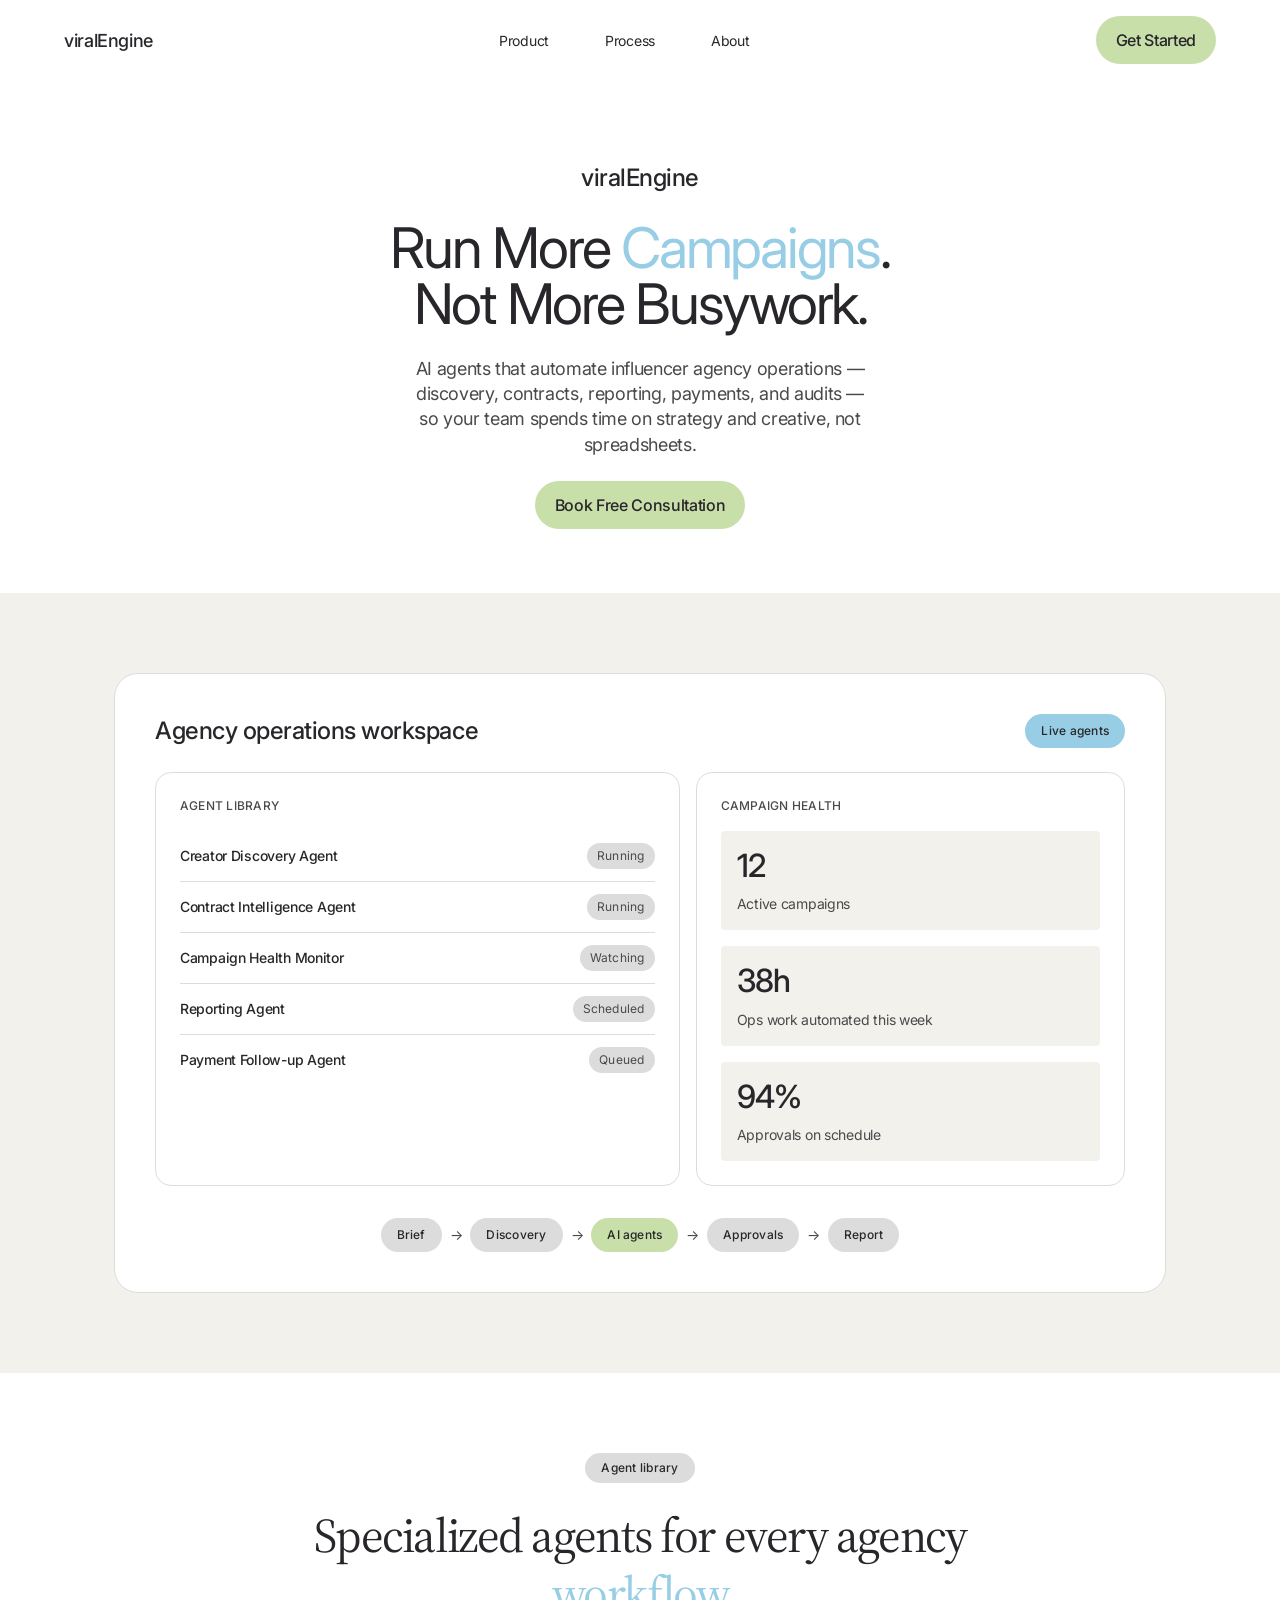
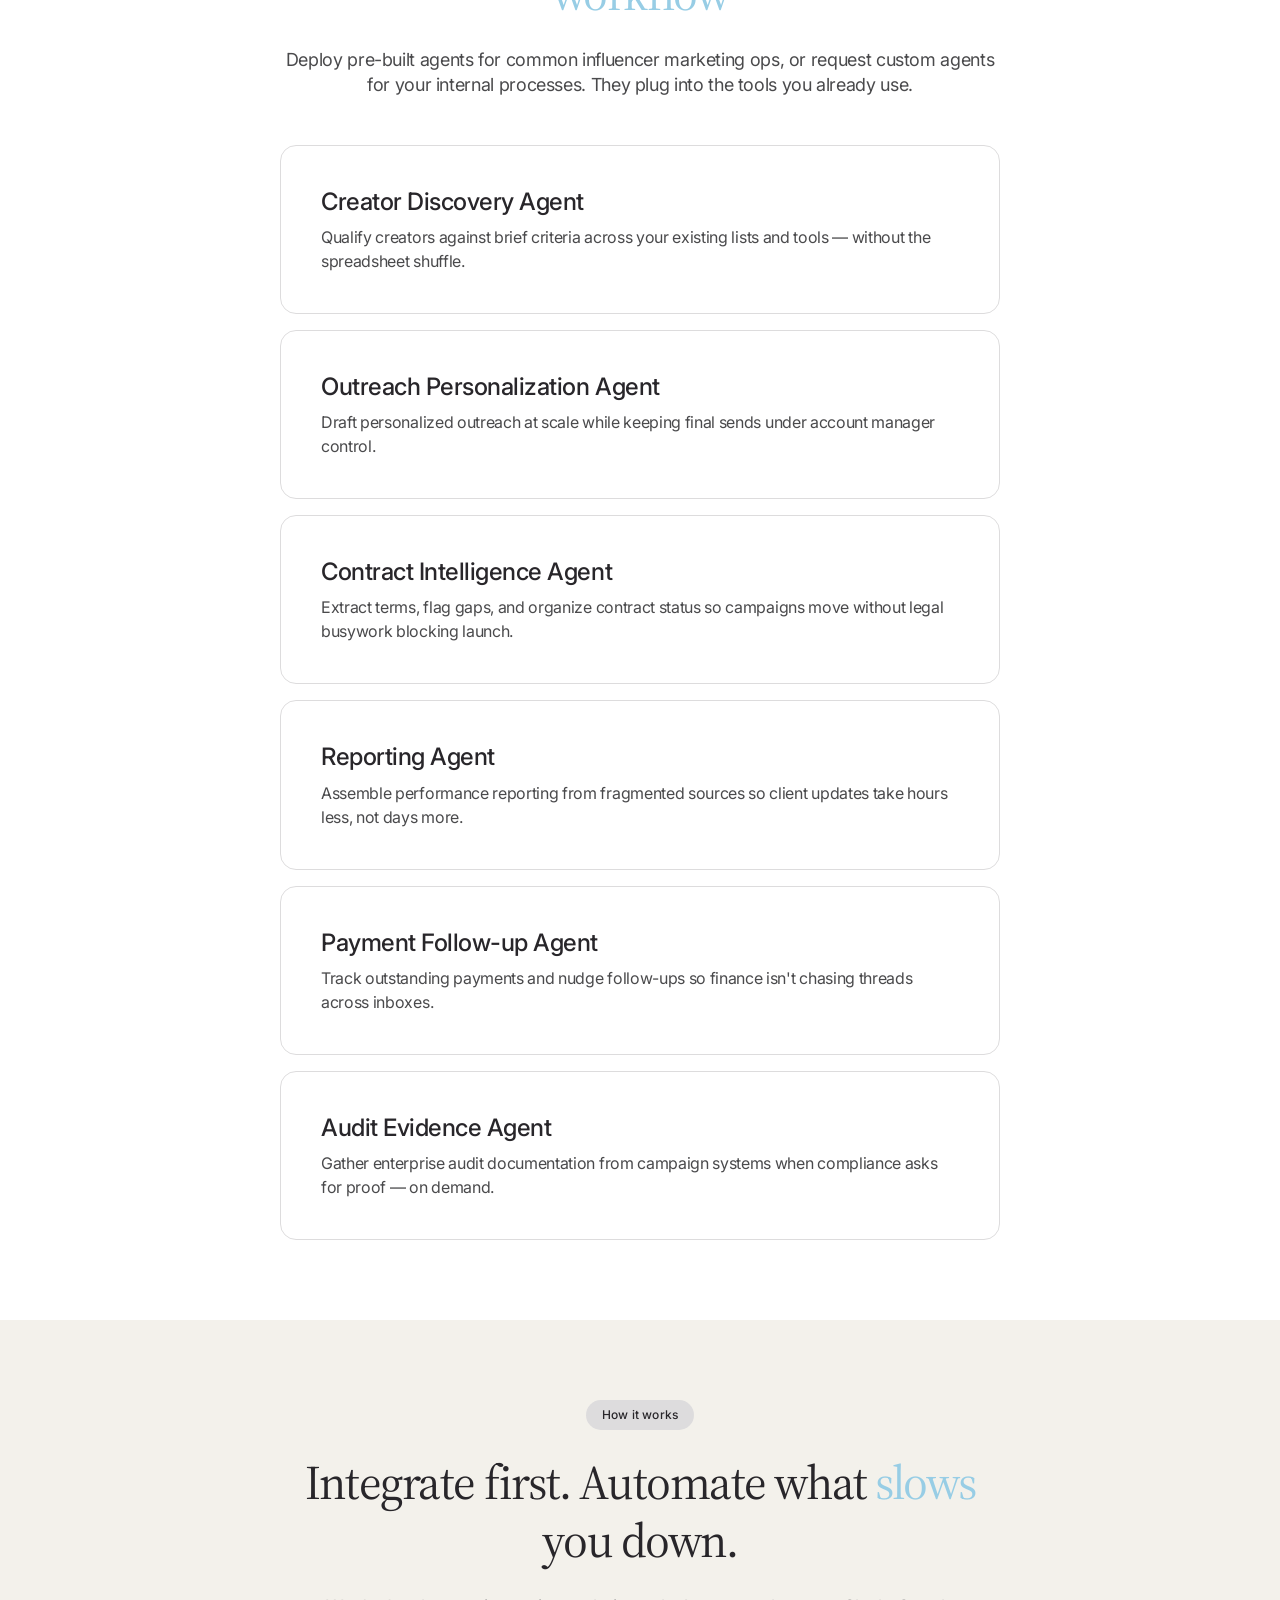
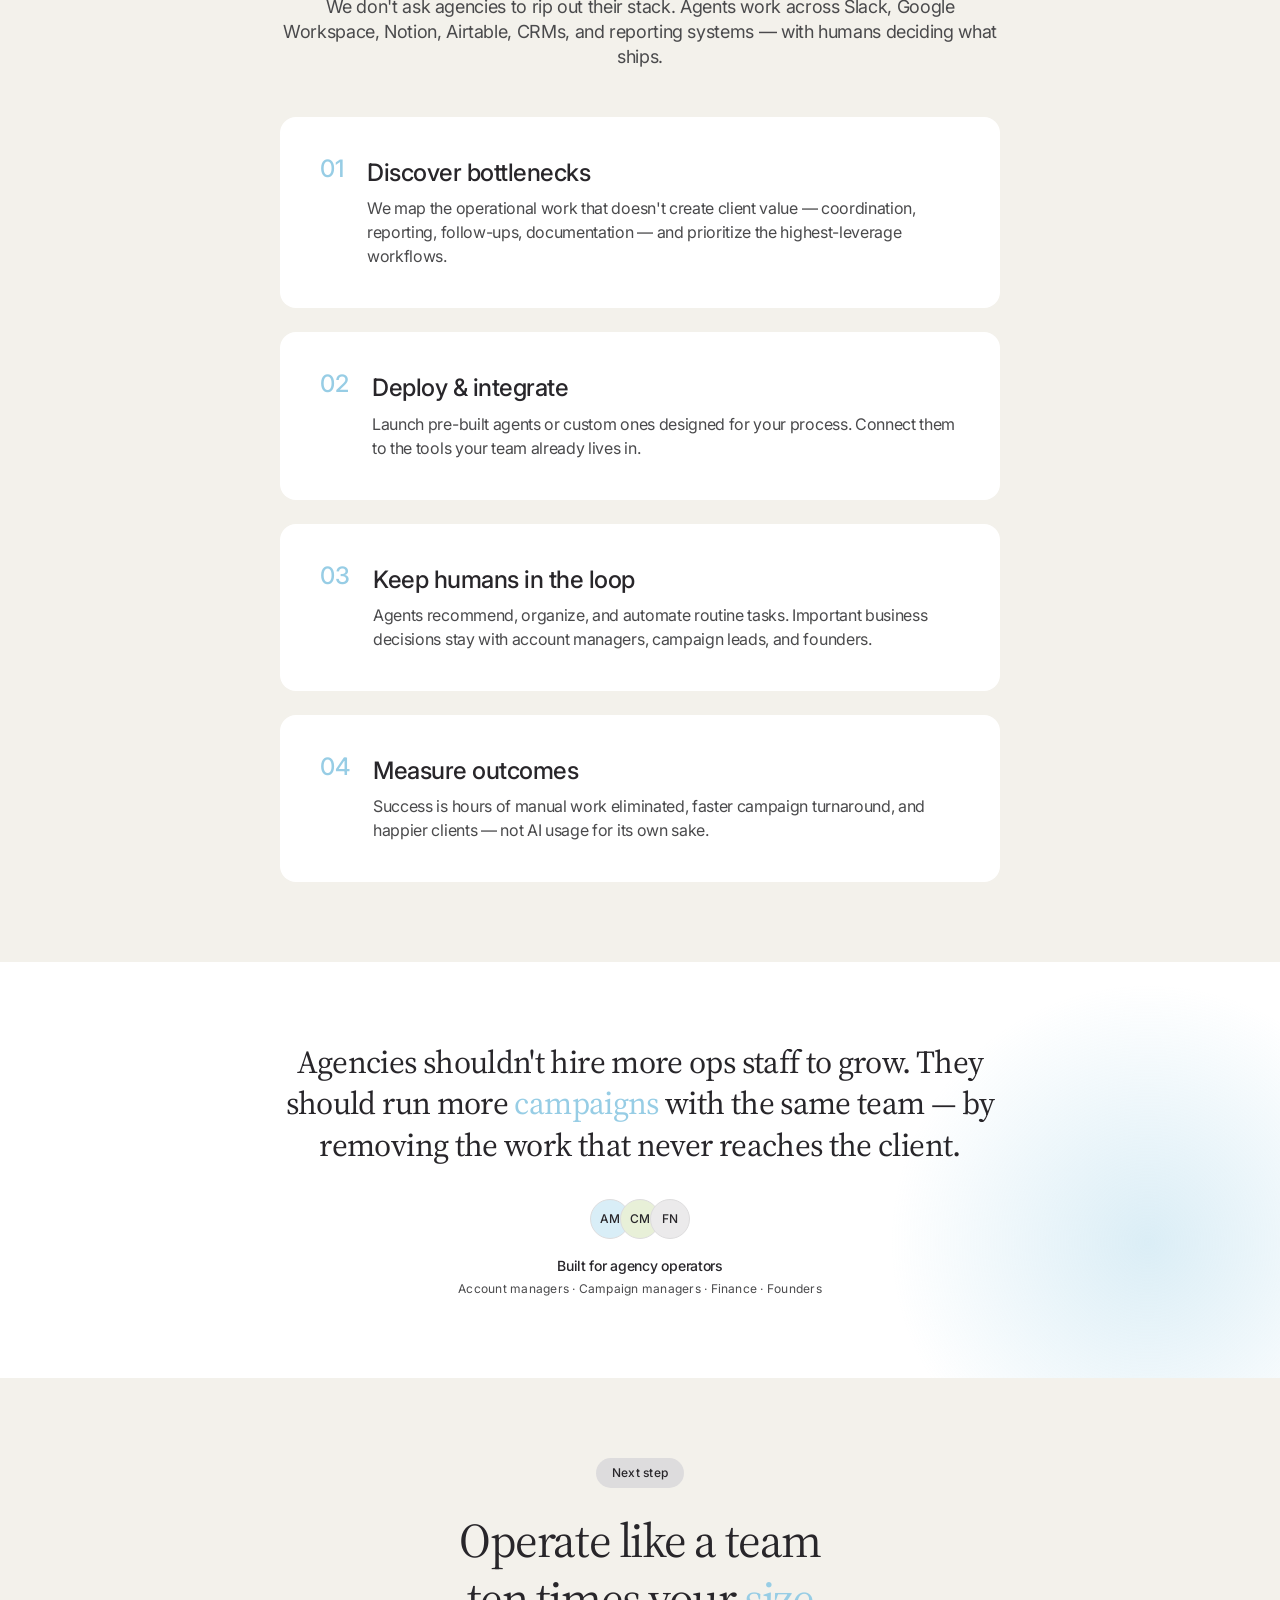
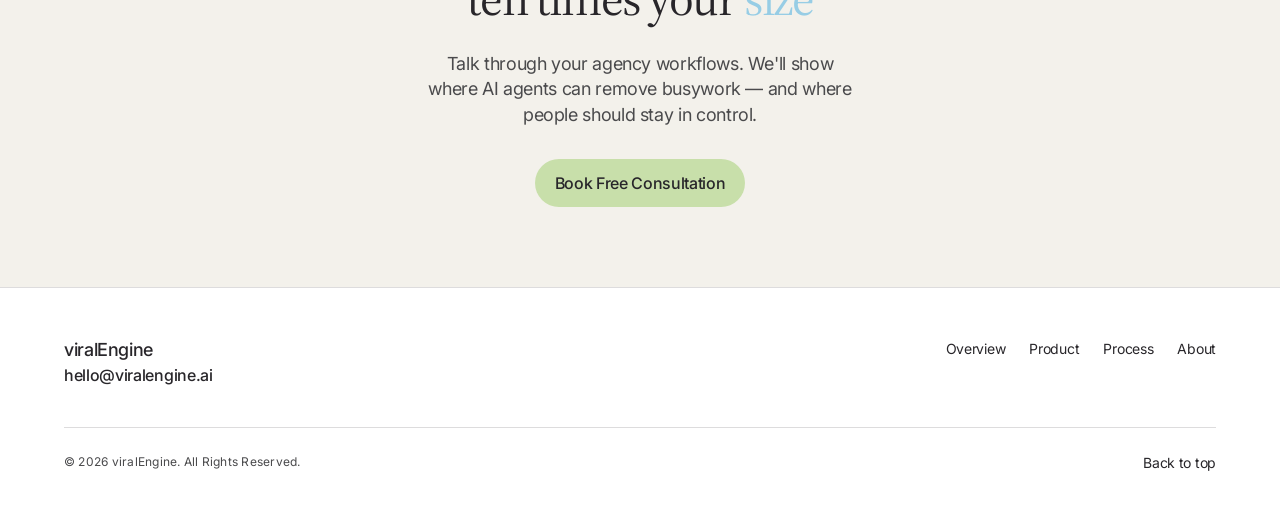
==== commit cbe686f2: "Redesign v1" ====
--- a/index.html
+++ b/index.html
@@ -4,43 +4,32 @@
   <meta charset="UTF-8">
   <meta name="viewport" content="width=device-width, initial-scale=1.0">
 
-  <!-- SEO Meta Tags -->
-  <title>viralEngine — AI Workflows That Actually Work</title>
-  <meta name="description" content="viralEngine designs and builds AI-powered workflows that streamline operations, delight users, and drive real business impact. Book a free consultation today.">
-  <meta name="keywords" content="AI workflows, automation agency, process automation, AI agents, SaaS optimization">
-
-  <!-- Open Graph / Social Media -->
-  <meta property="og:title" content="viralEngine — AI Workflows That Actually Work">
-  <meta property="og:description" content="We design and build AI-powered workflows that streamline operations, delight users, and drive real business impact.">
+  <title>viralEngine — AI Operations for Influencer Marketing Agencies</title>
+  <meta name="description" content="viralEngine helps influencer marketing agencies run more campaigns with less busywork. Deploy AI agents for discovery, contracts, reporting, payments, and audits.">
+  <meta name="keywords" content="influencer marketing automation, agency operations AI, campaign automation, creator discovery, AI agents for agencies">
+
+  <meta property="og:title" content="viralEngine — AI Operations for Influencer Marketing Agencies">
+  <meta property="og:description" content="Operate with the speed of a team ten times your size. AI agents that automate agency ops so your people focus on strategy and creative.">
   <meta property="og:type" content="website">
 
-  <!-- Stylesheets -->
   <link rel="stylesheet" href="./index.css">
 </head>
 <body>
 
-  <!-- ===== NAVBAR ===== -->
   <header class="nav" id="main-header">
     <div class="nav-inner">
-      <!-- Nav Left: Links -->
-      <nav class="nav-left" aria-label="Main Navigation">
+      <a href="#home" class="nav-logo" id="nav-logo" aria-label="viralEngine Home">viralEngine</a>
+
+      <nav aria-label="Main Navigation">
         <ul class="nav-links" id="nav-menu">
-          <li><a href="#services" id="link-services">Services</a></li>
-          <li><a href="#work" id="link-work">Work</a></li>
+          <li><a href="#product" id="link-product">Product</a></li>
           <li><a href="#process" id="link-process">Process</a></li>
           <li><a href="#about" id="link-about">About</a></li>
         </ul>
       </nav>
 
-      <!-- Nav Center: Logo -->
-      <a href="#" class="nav-logo" id="nav-logo" aria-label="viralEngine Home">
-        viralEngine<span class="logo-star">✦</span>
-      </a>
-
-      <!-- Nav Right: Time + CTA -->
-      <div class="nav-right">
-        <span class="nav-time" id="nav-time" aria-live="polite"></span>
-        <a href="https://calendly.com/roopamg777/30min" target="_blank" rel="noopener noreferrer" class="btn-nav" id="btn-nav-cta">Contact</a>
+      <div class="nav-actions">
+        <a href="https://calendly.com/roopamg777/30min" target="_blank" rel="noopener noreferrer" class="btn-primary" id="btn-nav-cta">Get Started</a>
         <button class="mobile-toggle" id="mobile-menu-toggle" aria-label="Toggle Navigation Menu" aria-expanded="false">
           <span></span>
           <span></span>
@@ -50,384 +39,239 @@
   </header>
 
   <main>
-    <!-- ===== HERO SECTION ===== -->
+    <!-- Hero -->
     <section class="hero" id="home">
-      <!-- Background gradient mesh -->
-      <div class="hero-bg-orb orb-1"></div>
-      <div class="hero-bg-orb orb-2"></div>
-
       <div class="hero-inner">
-        <!-- Large editorial headline -->
-        <div class="hero-headline-wrap">
-          <h1 class="hero-headline">
-            <span class="headline-line line-1">
-              <span class="headline-text">BRINGING IDEAS TO</span>
-            </span>
-            <span class="headline-line line-2">
-              <span class="headline-arrow">
-                <svg width="24" height="24" viewBox="0 0 24 24" fill="none" stroke="currentColor" stroke-width="3" stroke-linecap="square" stroke-linejoin="miter" aria-hidden="true">
-                  <line x1="4" y1="12" x2="20" y2="12"></line>
-                  <polyline points="13 5 20 12 13 19"></polyline>
-                </svg>
-              </span>
-              <span class="headline-text">LIFE WITH <em class="headline-accent">AI</em></span>
-            </span>
-            <span class="headline-line line-3">
-              <span class="headline-text">AUTOMATION</span>
-            </span>
-          </h1>
-        </div>
-
-        <!-- Hero bottom: description left, image right, CTA -->
-        <div class="hero-bottom">
-          <div class="hero-desc-col">
-            <p class="hero-desc">We craft impactful AI workflows, intelligent agents, and custom automation solutions tailored to your needs.</p>
-            <a href="https://calendly.com/roopamg777/30min" target="_blank" rel="noopener noreferrer" class="btn-primary" id="btn-hero-cta">
-              Book Free Consultation
-              <svg width="16" height="16" viewBox="0 0 24 24" fill="none" stroke="currentColor" stroke-width="2.5" stroke-linecap="round" stroke-linejoin="round" aria-hidden="true"><line x1="5" y1="12" x2="19" y2="12"/><polyline points="12 5 19 12 12 19"/></svg>
-            </a>
-          </div>
-
-          <div class="hero-visual-col">
-            <div class="hero-image-wrap">
-              <img src="./assets/hero_visual.png" alt="AI workflow automation visual with 3D shapes and dashboard" class="hero-img" fetchpriority="high" />
-              <!-- Floating stat chips -->
-              <div class="hero-chip chip-1">
-                <span class="chip-dot"></span>
-                <strong>80%</strong> Manual work reduced
-              </div>
-              <div class="hero-chip chip-2">
-                <strong>99.8%</strong> Resolution accuracy
-              </div>
-            </div>
-          </div>
-        </div>
-      </div>
-
-      <!-- Scroll indicator -->
-      <div class="scroll-hint" aria-hidden="true">
-        <span>scroll</span>
-        <div class="scroll-line"></div>
-      </div>
-    </section>
-
-    <!-- ===== MARQUEE TICKER ===== -->
-    <section class="ticker-section" aria-label="Services offered" id="services">
-      <div class="ticker-track" aria-hidden="true">
-        <div class="ticker-inner">
-          <span class="tick-item">Workflow Automation <span class="tick-star">✦</span></span>
-          <span class="tick-item">AI Agents <span class="tick-star">✦</span></span>
-          <span class="tick-item">Process Optimization <span class="tick-star">✦</span></span>
-          <span class="tick-item">Custom Integrations <span class="tick-star">✦</span></span>
-          <span class="tick-item">Customer Experience AI <span class="tick-star">✦</span></span>
-          <span class="tick-item">RAG Systems <span class="tick-star">✦</span></span>
-          <span class="tick-item">Data Pipelines <span class="tick-star">✦</span></span>
-          <!-- Duplicate for seamless loop -->
-          <span class="tick-item">Workflow Automation <span class="tick-star">✦</span></span>
-          <span class="tick-item">AI Agents <span class="tick-star">✦</span></span>
-          <span class="tick-item">Process Optimization <span class="tick-star">✦</span></span>
-          <span class="tick-item">Custom Integrations <span class="tick-star">✦</span></span>
-          <span class="tick-item">Customer Experience AI <span class="tick-star">✦</span></span>
-          <span class="tick-item">RAG Systems <span class="tick-star">✦</span></span>
-          <span class="tick-item">Data Pipelines <span class="tick-star">✦</span></span>
-        </div>
-      </div>
-    </section>
-
-    <!-- ===== PROCESS / EMPOWERING SECTION ===== -->
-    <section class="process" id="process">
-      <div class="container">
-        <div class="process-top">
-          <div class="process-badge-wrap">
-            <span class="process-badge">Our Process</span>
-          </div>
-          <h2 class="process-headline">EMPOWERING YOUR<br>BUSINESS WITH<br><span class="process-headline-muted">TAILORED <em class="process-accent">CREATIVE</em><br>SOLUTIONS</span></h2>
+        <p class="hero-brand">viralEngine</p>
+        <h1 class="hero-headline">
+          Run More <span class="sky">Campaigns</span>. Not More Busywork.
+        </h1>
+        <p class="hero-sub">
+          AI agents that automate influencer agency operations — discovery, contracts, reporting, payments, and audits — so your team spends time on strategy and creative, not spreadsheets.
+        </p>
+        <a href="https://calendly.com/roopamg777/30min" target="_blank" rel="noopener noreferrer" class="btn-primary" id="btn-hero-cta">
+          Book Free Consultation
+        </a>
+      </div>
+    </section>
+
+    <!-- Cream product stage -->
+    <section class="product-stage" id="product" aria-label="Product overview">
+      <div class="product-stage-inner">
+        <div class="stage-frame">
+          <div class="stage-header">
+            <h2 class="stage-title">Agency operations workspace</h2>
+            <span class="stage-badge">Live agents</span>
+          </div>
+
+          <div class="stage-panels">
+            <div class="stage-panel">
+              <div class="panel-label">Agent library</div>
+              <div class="agent-row">
+                <span class="agent-row-name">Creator Discovery Agent</span>
+                <span class="agent-row-status">Running</span>
+              </div>
+              <div class="agent-row">
+                <span class="agent-row-name">Contract Intelligence Agent</span>
+                <span class="agent-row-status">Running</span>
+              </div>
+              <div class="agent-row">
+                <span class="agent-row-name">Campaign Health Monitor</span>
+                <span class="agent-row-status">Watching</span>
+              </div>
+              <div class="agent-row">
+                <span class="agent-row-name">Reporting Agent</span>
+                <span class="agent-row-status">Scheduled</span>
+              </div>
+              <div class="agent-row">
+                <span class="agent-row-name">Payment Follow-up Agent</span>
+                <span class="agent-row-status">Queued</span>
+              </div>
+            </div>
+
+            <div class="stage-panel">
+              <div class="panel-label">Campaign health</div>
+              <div class="metric-grid">
+                <div class="metric-item">
+                  <div class="metric-value">12</div>
+                  <div class="metric-label">Active campaigns</div>
+                </div>
+                <div class="metric-item">
+                  <div class="metric-value">38h</div>
+                  <div class="metric-label">Ops work automated this week</div>
+                </div>
+                <div class="metric-item">
+                  <div class="metric-value">94%</div>
+                  <div class="metric-label">Approvals on schedule</div>
+                </div>
+              </div>
+            </div>
+          </div>
+
+          <div class="workflow-strip" aria-hidden="true">
+            <span class="workflow-node">Brief</span>
+            <span class="workflow-arrow">→</span>
+            <span class="workflow-node">Discovery</span>
+            <span class="workflow-arrow">→</span>
+            <span class="workflow-node is-accent">AI agents</span>
+            <span class="workflow-arrow">→</span>
+            <span class="workflow-node">Approvals</span>
+            <span class="workflow-arrow">→</span>
+            <span class="workflow-node">Report</span>
+          </div>
+        </div>
+      </div>
+    </section>
+
+    <!-- Agents -->
+    <section class="section" id="agents">
+      <div class="container">
+        <div class="section-intro">
+          <span class="section-badge">Agent library</span>
+          <h2 class="editorial-headline">
+            Specialized agents for every agency <span class="sky">workflow</span>
+          </h2>
+          <p class="section-sub">
+            Deploy pre-built agents for common influencer marketing ops, or request custom agents for your internal processes. They plug into the tools you already use.
+          </p>
+        </div>
+
+        <div class="agents-list">
+          <article class="feature-card reveal">
+            <h3>Creator Discovery Agent</h3>
+            <p>Qualify creators against brief criteria across your existing lists and tools — without the spreadsheet shuffle.</p>
+          </article>
+          <article class="feature-card reveal reveal-delay-1">
+            <h3>Outreach Personalization Agent</h3>
+            <p>Draft personalized outreach at scale while keeping final sends under account manager control.</p>
+          </article>
+          <article class="feature-card reveal reveal-delay-2">
+            <h3>Contract Intelligence Agent</h3>
+            <p>Extract terms, flag gaps, and organize contract status so campaigns move without legal busywork blocking launch.</p>
+          </article>
+          <article class="feature-card reveal reveal-delay-3">
+            <h3>Reporting Agent</h3>
+            <p>Assemble performance reporting from fragmented sources so client updates take hours less, not days more.</p>
+          </article>
+          <article class="feature-card reveal">
+            <h3>Payment Follow-up Agent</h3>
+            <p>Track outstanding payments and nudge follow-ups so finance isn't chasing threads across inboxes.</p>
+          </article>
+          <article class="feature-card reveal reveal-delay-1">
+            <h3>Audit Evidence Agent</h3>
+            <p>Gather enterprise audit documentation from campaign systems when compliance asks for proof — on demand.</p>
+          </article>
+        </div>
+      </div>
+    </section>
+
+    <!-- Process -->
+    <section class="section section--cream" id="process">
+      <div class="container">
+        <div class="section-intro">
+          <span class="section-badge">How it works</span>
+          <h2 class="editorial-headline">
+            Integrate first. Automate what <span class="sky">slows</span> you down.
+          </h2>
+          <p class="section-sub">
+            We don't ask agencies to rip out their stack. Agents work across Slack, Google Workspace, Notion, Airtable, CRMs, and reporting systems — with humans deciding what ships.
+          </p>
         </div>
 
         <div class="process-steps">
-          <div class="process-step" id="step-1">
+          <div class="process-step reveal">
             <div class="step-number">01</div>
-            <div class="step-content">
-              <h3>Discover</h3>
-              <p>We deeply audit your business operations to isolate high-impact, manual bottlenecks ripe for automated leverage.</p>
-            </div>
-          </div>
-          <div class="process-step" id="step-2">
+            <div>
+              <h3>Discover bottlenecks</h3>
+              <p>We map the operational work that doesn't create client value — coordination, reporting, follow-ups, documentation — and prioritize the highest-leverage workflows.</p>
+            </div>
+          </div>
+          <div class="process-step reveal reveal-delay-1">
             <div class="step-number">02</div>
-            <div class="step-content">
-              <h3>Design</h3>
-              <p>We architect custom data pipelines, tool sets, and AI prompt maps tailored directly to your system requirements.</p>
-            </div>
-          </div>
-          <div class="process-step" id="step-3">
+            <div>
+              <h3>Deploy &amp; integrate</h3>
+              <p>Launch pre-built agents or custom ones designed for your process. Connect them to the tools your team already lives in.</p>
+            </div>
+          </div>
+          <div class="process-step reveal reveal-delay-2">
             <div class="step-number">03</div>
-            <div class="step-content">
-              <h3>Build</h3>
-              <p>Our engineering team builds, integrates, and tests stable custom pipelines with strict enterprise security protocols.</p>
-            </div>
-          </div>
-          <div class="process-step" id="step-4">
+            <div>
+              <h3>Keep humans in the loop</h3>
+              <p>Agents recommend, organize, and automate routine tasks. Important business decisions stay with account managers, campaign leads, and founders.</p>
+            </div>
+          </div>
+          <div class="process-step reveal reveal-delay-3">
             <div class="step-number">04</div>
-            <div class="step-content">
-              <h3>Optimize</h3>
-              <p>We monitor systems continuously, utilizing real-time feedback loops to maximize accuracy, speed, and pipeline utility.</p>
-            </div>
-          </div>
-        </div>
-      </div>
-    </section>
-
-    <!-- ===== RECENT WORK ===== -->
-    <section class="work" id="work">
-      <div class="container">
-        <div class="work-header">
-          <div class="work-header-left">
-            <span class="work-count">04</span>
-            <h2 class="work-title">RECENT<br>WORKS</h2>
-          </div>
-          <div class="work-header-right">
-            <span class="work-year">2026</span>
-            <a href="#cta" class="btn-outline" id="btn-view-all">View All Work</a>
-          </div>
-        </div>
-
-        <div class="work-grid">
-          <!-- Work Card 1 -->
-          <article class="work-card work-card--large" id="work-card-1">
-            <div class="work-card-inner">
-              <div class="work-card-visual wc-visual-1">
-                <div class="work-mockup">
-                  <div class="mockup-screen">
-                    <div class="mockup-bar">
-                      <div class="mockup-dots"><span></span><span></span><span></span></div>
-                      <div class="mockup-url">viralengine.ai/dashboard</div>
-                    </div>
-                    <div class="mockup-content">
-                      <div class="mockup-stat-row">
-                        <div class="mockup-stat">
-                          <span class="ms-label">Active Flows</span>
-                          <span class="ms-value">24</span>
-                        </div>
-                        <div class="mockup-stat">
-                          <span class="ms-label">Resolved Today</span>
-                          <span class="ms-value accent">1,204</span>
-                        </div>
-                      </div>
-                      <div class="mockup-chart">
-                        <div class="mc-bar" style="height:40%"></div>
-                        <div class="mc-bar" style="height:65%"></div>
-                        <div class="mc-bar" style="height:50%"></div>
-                        <div class="mc-bar" style="height:80%"></div>
-                        <div class="mc-bar" style="height:70%"></div>
-                        <div class="mc-bar" style="height:90%"></div>
-                        <div class="mc-bar" style="height:75%"></div>
-                      </div>
-                      <div class="mockup-flow-row">
-                        <div class="flow-node fn-ai">AI Agent</div>
-                        <div class="flow-line"></div>
-                        <div class="flow-node fn-proc">Process</div>
-                        <div class="flow-line"></div>
-                        <div class="flow-node fn-done">✓ Done</div>
-                      </div>
-                    </div>
-                  </div>
-                </div>
-              </div>
-              <div class="work-card-info">
-                <h3 class="work-card-name">AutoFlow Dashboard</h3>
-                <div class="work-card-tags">
-                  <span class="work-tag">AI Automation</span>
-                  <span class="work-tag">UX/UI</span>
-                </div>
-              </div>
-            </div>
-          </article>
-
-          <!-- Work Card 2 -->
-          <article class="work-card work-card--small" id="work-card-2">
-            <div class="work-card-inner">
-              <div class="work-card-visual wc-visual-2">
-                <div class="metrics-display">
-                  <div class="md-label">Efficiency Gained</div>
-                  <div class="md-value">+340<span>hrs/mo</span></div>
-                  <div class="md-sub">per developer</div>
-                  <div class="md-bar-wrap">
-                    <div class="md-bar-fill" style="width:82%"></div>
-                  </div>
-                </div>
-              </div>
-              <div class="work-card-info">
-                <h3 class="work-card-name">EnterpriseAI Integration</h3>
-                <div class="work-card-tags">
-                  <span class="work-tag">Integration</span>
-                  <span class="work-tag">RAG</span>
-                </div>
-              </div>
-            </div>
-          </article>
-
-          <!-- Work Card 3 -->
-          <article class="work-card work-card--small" id="work-card-3">
-            <div class="work-card-inner">
-              <div class="work-card-visual wc-visual-3">
-                <div class="support-display">
-                  <div class="sd-ticket">
-                    <span class="sd-icon">📩</span>
-                    <div class="sd-text">
-                      <strong>Incoming Query</strong>
-                      <span>Unassigned</span>
-                    </div>
-                  </div>
-                  <div class="sd-arrow">↓</div>
-                  <div class="sd-ticket sd-resolved">
-                    <span class="sd-icon">✅</span>
-                    <div class="sd-text">
-                      <strong>Resolved</strong>
-                      <span class="accent">0.3s response</span>
-                    </div>
-                  </div>
-                </div>
-              </div>
-              <div class="work-card-info">
-                <h3 class="work-card-name">SupportBot AI</h3>
-                <div class="work-card-tags">
-                  <span class="work-tag">AI Agent</span>
-                  <span class="work-tag">Customer XP</span>
-                </div>
-              </div>
-            </div>
-          </article>
-
-          <!-- Work Card 4 -->
-          <article class="work-card work-card--medium" id="work-card-4">
-            <div class="work-card-inner">
-              <div class="work-card-visual wc-visual-4">
-                <div class="pipeline-display">
-                  <div class="pd-row">
-                    <div class="pd-node">Slack</div>
-                    <div class="pd-arrow">→</div>
-                    <div class="pd-node accent-node">AI Parse</div>
-                    <div class="pd-arrow">→</div>
-                    <div class="pd-node">Notion</div>
-                    <div class="pd-arrow">→</div>
-                    <div class="pd-node">Linear</div>
-                  </div>
-                  <div class="pd-stats">
-                    <div class="pd-stat"><span>2.5x</span> Velocity</div>
-                    <div class="pd-stat"><span>80%</span> Manual work reduced</div>
-                    <div class="pd-stat"><span>35%</span> Conversion rise</div>
-                  </div>
-                </div>
-              </div>
-              <div class="work-card-info">
-                <h3 class="work-card-name">DataBridge Pipeline</h3>
-                <div class="work-card-tags">
-                  <span class="work-tag">Data Pipeline</span>
-                  <span class="work-tag">Integration</span>
-                  <span class="work-tag">Workflow</span>
-                </div>
-              </div>
-            </div>
-          </article>
-        </div>
-      </div>
-    </section>
-
-    <!-- ===== ABOUT / COLLABORATION SECTION ===== -->
-    <section class="about" id="about">
-      <div class="container about-inner">
-        <div class="about-text-col">
-          <span class="about-badge">Who We Are</span>
-          <h2 class="about-headline">LET'S MAKE<br><span class="about-accent">AWESOME</span><br>COLLABORATION</h2>
-          <p class="about-desc">The viralEngine studio specializes in creative AI design and development for businesses, offering services such as branding, UI/UX design, custom AI agents, and workflow automation development.</p>
-          <a href="https://calendly.com/roopamg777/30min" target="_blank" rel="noopener noreferrer" class="btn-primary" id="btn-about-cta">Start a Project →</a>
-        </div>
-        <div class="about-visual-col" aria-hidden="true">
-          <div class="about-orb"></div>
-          <div class="about-stats-card">
-            <div class="asc-item">
-              <span class="asc-val">80%</span>
-              <span class="asc-label">Manual Work Reduced</span>
-            </div>
-            <div class="asc-item">
-              <span class="asc-val accent">2.5x</span>
-              <span class="asc-label">Response Velocity</span>
-            </div>
-            <div class="asc-item">
-              <span class="asc-val">35%</span>
-              <span class="asc-label">Conversion Rise</span>
-            </div>
-            <div class="asc-item">
-              <span class="asc-val accent">340h</span>
-              <span class="asc-label">Saved Monthly / Dev</span>
-            </div>
-          </div>
-        </div>
-      </div>
-    </section>
-
-    <!-- ===== DARK CTA SECTION ===== -->
-    <section class="dark-cta" id="cta">
-      <!-- Ticker running in background -->
-      <div class="cta-ticker" aria-hidden="true">
-        <div class="cta-ticker-inner">
-          <span>Build Request <span class="cta-star">✦</span></span>
-          <span>Contact Us <span class="cta-star">✦</span></span>
-          <span>AI Consultation <span class="cta-star">✦</span></span>
-          <span>Web Design <span class="cta-star">✦</span></span>
-          <span>Automation Build <span class="cta-star">✦</span></span>
-          <span>Build Request <span class="cta-star">✦</span></span>
-          <span>Contact Us <span class="cta-star">✦</span></span>
-          <span>AI Consultation <span class="cta-star">✦</span></span>
-          <span>Web Design <span class="cta-star">✦</span></span>
-          <span>Automation Build <span class="cta-star">✦</span></span>
-        </div>
-      </div>
-
-      <div class="container cta-inner">
-        <h2 class="cta-headline">LET'S WORK<br>TOGETHER</h2>
-        <div class="cta-visual" aria-hidden="true">
-          <div class="cta-orb-wrap">
-            <div class="cta-orb"></div>
-          </div>
-        </div>
-        <p class="cta-sub">Start your journey with us today. We're here to help bring your ideas to life.</p>
-        <a href="https://calendly.com/roopamg777/30min" target="_blank" rel="noopener noreferrer" class="btn-cta-accent" id="btn-cta-main">
-          Book a Free Consultation
+            <div>
+              <h3>Measure outcomes</h3>
+              <p>Success is hours of manual work eliminated, faster campaign turnaround, and happier clients — not AI usage for its own sake.</p>
+            </div>
+          </div>
+        </div>
+      </div>
+    </section>
+
+    <!-- Proof / quote -->
+    <section class="section proof" id="about">
+      <div class="proof-wash" aria-hidden="true"></div>
+      <div class="container">
+        <div class="quote-block reveal">
+          <blockquote class="quote-text">
+            Agencies shouldn't hire more ops staff to grow. They should run more <span class="sky">campaigns</span> with the same team — by removing the work that never reaches the client.
+          </blockquote>
+          <div class="quote-attr">
+            <div class="avatar-stack" aria-hidden="true">
+              <span class="avatar avatar--1">AM</span>
+              <span class="avatar avatar--2">CM</span>
+              <span class="avatar avatar--3">FN</span>
+            </div>
+            <div class="attr-meta">
+              <span class="attr-name">Built for agency operators</span>
+              <span class="attr-role">Account managers · Campaign managers · Finance · Founders</span>
+            </div>
+          </div>
+        </div>
+      </div>
+    </section>
+
+    <!-- Final CTA -->
+    <section class="section section--cream final-cta" id="cta">
+      <div class="container">
+        <span class="section-badge">Next step</span>
+        <h2 class="editorial-headline">
+          Operate like a team ten times your <span class="sky">size</span>
+        </h2>
+        <p class="section-sub">
+          Talk through your agency workflows. We'll show where AI agents can remove busywork — and where people should stay in control.
+        </p>
+        <a href="https://calendly.com/roopamg777/30min" target="_blank" rel="noopener noreferrer" class="btn-primary" id="btn-cta-main">
+          Book Free Consultation
         </a>
       </div>
     </section>
   </main>
 
-  <!-- ===== FOOTER ===== -->
   <footer class="footer" id="footer">
-    <div class="footer-top">
-      <div class="container footer-top-inner">
-        <div class="footer-links-col">
-          <h4>Sitemap</h4>
-          <ul>
-            <li><a href="#home">Overview</a></li>
-            <li><a href="#work">Work</a></li>
-            <li><a href="#services">Services</a></li>
-            <li><a href="#process">Process</a></li>
-          </ul>
-        </div>
-        <div class="footer-contact-col">
-          <a href="mailto:hello@viralengine.ai" class="footer-email" id="footer-email">Contact@viralEngine.ai</a>
-        </div>
-      </div>
-    </div>
-
-    <div class="footer-brand">
-      <span class="footer-brand-name">viralEngine<span class="footer-star">✦</span></span>
-      <div class="footer-bottom-row">
+    <div class="footer-inner">
+      <div class="footer-top">
+        <div>
+          <div class="footer-brand">viralEngine</div>
+          <a href="mailto:hello@viralengine.ai" class="footer-email" id="footer-email">hello@viralengine.ai</a>
+        </div>
+        <ul class="footer-links">
+          <li><a href="#home">Overview</a></li>
+          <li><a href="#product">Product</a></li>
+          <li><a href="#process">Process</a></li>
+          <li><a href="#about">About</a></li>
+        </ul>
+      </div>
+      <div class="footer-bottom">
         <span class="footer-copy">© 2026 viralEngine. All Rights Reserved.</span>
-        <a href="#home" class="footer-back-top" id="footer-back-top" aria-label="Back to top">Back to top ↑</a>
+        <a href="#home" class="footer-back" id="footer-back-top">Back to top</a>
       </div>
     </div>
   </footer>
 
-  <!-- Scripts -->
   <script src="./index.js"></script>
 </body>
 </html>
--- a/index.css
+++ b/index.css
@@ -1,35 +1,86 @@
 /*
- * viralEngine — Pinnacle-Inspired Editorial Redesign
- * Bold editorial typography, high contrast, lime green accent
+ * viralEngine — Alden design system
+ * Parchment cream, ink black, sky highlight, sage action
  */
 
-@import url('https://fonts.googleapis.com/css2?family=Bebas+Neue&family=Plus+Jakarta+Sans:wght@300;400;500;600;700&display=swap');
-
-/* ===== DESIGN TOKENS ===== */
+@import url('https://fonts.googleapis.com/css2?family=Inter:wght@400;500;600&family=Source+Serif+4:opsz,wght@8..60,400;8..60,500&display=swap');
+
 :root {
   /* Colors */
-  --c-bg: #F2F2F0;
-  --c-dark: #0E0E0E;
-  --c-accent: #ADFF4F;
-  --c-accent-dark: #8FD93A;
-  --c-white: #FFFFFF;
-  --c-text: #0E0E0E;
-  --c-text-muted: #5A5A5A;
-  --c-text-light: #888888;
-  --c-border: rgba(14, 14, 14, 0.08);
-  --c-card-bg: #FFFFFF;
-
-  /* Typography */
-  --font-display: 'Bebas Neue', sans-serif;
-  --font-body: 'Plus Jakarta Sans', sans-serif;
+  --color-parchment-cream: #f3f1eb;
+  --color-ink-black: #28262a;
+  --color-graphite: #4a4a4c;
+  --color-paper-white: #ffffff;
+  --color-fog-border: #dddcdd;
+  --color-silver: #cbcbcb;
+  --color-sky-highlight: #97cde5;
+  --color-sage-action: #c8dfaa;
+
+  /* Typography — Font Families */
+  --font-sans: 'Inter', ui-sans-serif, system-ui, -apple-system, BlinkMacSystemFont, "Segoe UI", Roboto, sans-serif;
+  --font-serif: 'Source Serif 4', ui-serif, Georgia, Cambria, "Times New Roman", Times, serif;
+
+  /* Typography — Scale */
+  --text-caption: 12px;
+  --leading-caption: 1.2;
+  --tracking-caption: 0.24px;
+  --text-body-sm: 14px;
+  --leading-body-sm: 1.5;
+  --tracking-body-sm: -0.28px;
+  --text-body: 16px;
+  --leading-body: 1.5;
+  --tracking-body: -0.32px;
+  --text-subheading: 18px;
+  --leading-subheading: 1.4;
+  --tracking-subheading: -0.36px;
+  --text-heading-sm: 24px;
+  --leading-heading-sm: 1.3;
+  --tracking-heading-sm: -0.48px;
+  --text-heading: 32px;
+  --leading-heading: 1.2;
+  --tracking-heading: -0.64px;
+  --text-heading-lg: 48px;
+  --leading-heading-lg: 1.2;
+  --tracking-heading-lg: -1.44px;
+  --text-display: 56px;
+  --leading-display: 1;
+  --tracking-display: -2.24px;
+
+  --font-weight-regular: 400;
+  --font-weight-medium: 500;
+  --font-weight-semibold: 600;
+
+  /* Spacing */
+  --spacing-8: 8px;
+  --spacing-16: 16px;
+  --spacing-24: 24px;
+  --spacing-32: 32px;
+  --spacing-40: 40px;
+  --spacing-48: 48px;
+  --spacing-64: 64px;
+  --spacing-80: 80px;
+  --spacing-112: 112px;
 
   /* Layout */
-  --container: 1280px;
-  --nav-h: 72px;
+  --page-max-width: 1200px;
+  --section-gap: 80px;
+  --card-padding: 40px;
+  --element-gap: 16px;
+
+  /* Border Radius */
+  --radius-cards: 16px;
+  --radius-badges: 30px;
+  --radius-images: 24px;
+  --radius-buttons: 100px;
+  --radius-smallui: 4px;
+
+  /* Surfaces */
+  --surface-page-canvas: #ffffff;
+  --surface-parchment-band: #f3f1eb;
+  --surface-card-surface: #ffffff;
 
   /* Motion */
   --ease-out: cubic-bezier(0.16, 1, 0.3, 1);
-  --ease-in-out: cubic-bezier(0.4, 0, 0.2, 1);
 }
 
 /* ===== RESETS ===== */
@@ -42,9 +93,9 @@
 html {
   scroll-behavior: smooth;
   font-size: 16px;
-  background: var(--c-bg);
-  color: var(--c-text);
-  font-family: var(--font-body);
+  background: var(--surface-page-canvas);
+  color: var(--color-ink-black);
+  font-family: var(--font-sans);
   -webkit-font-smoothing: antialiased;
   -moz-osx-font-smoothing: grayscale;
   overflow-x: hidden;
@@ -52,7 +103,9 @@
 
 body {
   overflow-x: hidden;
-  line-height: 1.65;
+  line-height: var(--leading-body);
+  letter-spacing: var(--tracking-body);
+  background: var(--surface-page-canvas);
 }
 
 img {
@@ -63,7 +116,6 @@
 a {
   text-decoration: none;
   color: inherit;
-  transition: all 0.25s var(--ease-out);
 }
 
 ul {
@@ -71,1366 +123,656 @@
 }
 
 button {
-  font-family: var(--font-body);
+  font-family: var(--font-sans);
   cursor: pointer;
   border: none;
   background: none;
 }
 
-/* Custom scrollbar */
-::-webkit-scrollbar { width: 6px; }
-::-webkit-scrollbar-track { background: var(--c-bg); }
-::-webkit-scrollbar-thumb { background: var(--c-dark); border-radius: 99px; }
-
-/* ===== LAYOUT HELPERS ===== */
+/* ===== LAYOUT ===== */
 .container {
   width: 100%;
-  max-width: var(--container);
-  margin: 0 auto;
-  padding: 0 2rem;
+  max-width: var(--page-max-width);
+  margin: 0 auto;
+  padding: 0 var(--spacing-24);
+}
+
+.section {
+  padding: var(--section-gap) 0;
+}
+
+.section--cream {
+  background: var(--surface-parchment-band);
+}
+
+.section-intro {
+  text-align: center;
+  max-width: 720px;
+  margin: 0 auto var(--spacing-48);
+}
+
+.section-badge {
+  display: inline-block;
+  background: var(--color-fog-border);
+  color: var(--color-ink-black);
+  font-size: var(--text-caption);
+  font-weight: var(--font-weight-medium);
+  letter-spacing: var(--tracking-caption);
+  line-height: var(--leading-caption);
+  padding: var(--spacing-8) var(--spacing-16);
+  border-radius: var(--radius-badges);
+  margin-bottom: var(--spacing-24);
+}
+
+.editorial-headline {
+  font-family: var(--font-serif);
+  font-size: clamp(32px, 5vw, var(--text-heading-lg));
+  font-weight: var(--font-weight-regular);
+  line-height: var(--leading-heading-lg);
+  letter-spacing: var(--tracking-heading-lg);
+  color: var(--color-ink-black);
+}
+
+.editorial-headline .sky {
+  color: var(--color-sky-highlight);
+}
+
+.section-sub {
+  margin-top: var(--spacing-24);
+  font-size: var(--text-subheading);
+  line-height: var(--leading-subheading);
+  letter-spacing: var(--tracking-subheading);
+  color: var(--color-graphite);
 }
 
 /* ===== BUTTONS ===== */
 .btn-primary {
   display: inline-flex;
   align-items: center;
-  gap: 0.5rem;
-  padding: 0.9rem 2rem;
-  background: var(--c-dark);
-  color: var(--c-white);
-  border-radius: 99px;
-  font-family: var(--font-body);
-  font-weight: 600;
-  font-size: 0.95rem;
-  transition: all 0.3s var(--ease-out);
+  justify-content: center;
+  gap: var(--spacing-8);
+  padding: 12px 20px;
+  background: var(--color-sage-action);
+  color: var(--color-ink-black);
+  border-radius: var(--radius-buttons);
+  font-family: var(--font-sans);
+  font-size: var(--text-body);
+  font-weight: var(--font-weight-medium);
+  letter-spacing: var(--tracking-body);
+  border: none;
+  box-shadow: none;
+  transition: opacity 0.2s var(--ease-out);
 }
 
 .btn-primary:hover {
-  background: var(--c-accent);
-  color: var(--c-dark);
-  transform: translateY(-2px);
-  box-shadow: 0 8px 24px rgba(173, 255, 79, 0.35);
-}
-
-.btn-primary svg {
-  transition: transform 0.3s ease;
-}
-
-.btn-primary:hover svg {
-  transform: translateX(4px);
-}
-
-.btn-outline {
-  display: inline-flex;
-  align-items: center;
-  gap: 0.5rem;
-  padding: 0.75rem 1.75rem;
-  border: 1.5px solid var(--c-dark);
-  border-radius: 99px;
-  font-family: var(--font-body);
-  font-weight: 600;
-  font-size: 0.875rem;
-  color: var(--c-dark);
-  transition: all 0.3s var(--ease-out);
-}
-
-.btn-outline:hover {
-  background: var(--c-dark);
-  color: var(--c-white);
-}
-
-.btn-nav {
-  display: inline-flex;
-  align-items: center;
-  padding: 0.55rem 1.4rem;
-  background: var(--c-dark);
-  color: var(--c-white);
-  border-radius: 99px;
-  font-family: var(--font-body);
-  font-weight: 600;
-  font-size: 0.85rem;
-  transition: all 0.25s var(--ease-out);
-}
-
-.btn-nav:hover {
-  background: var(--c-accent);
-  color: var(--c-dark);
-}
-
-.btn-cta-accent {
-  display: inline-flex;
-  align-items: center;
-  gap: 0.5rem;
-  padding: 1rem 2.5rem;
-  background: var(--c-accent);
-  color: var(--c-dark);
-  border-radius: 99px;
-  font-family: var(--font-body);
-  font-weight: 700;
-  font-size: 1rem;
-  transition: all 0.3s var(--ease-out);
-  box-shadow: 0 4px 20px rgba(173, 255, 79, 0.4);
-}
-
-.btn-cta-accent:hover {
-  background: var(--c-accent-dark);
-  transform: translateY(-3px);
-  box-shadow: 0 10px 30px rgba(173, 255, 79, 0.5);
-}
-
-/* ===== NAVBAR ===== */
+  opacity: 0.88;
+}
+
+.btn-primary:focus-visible {
+  outline: 2px solid var(--color-ink-black);
+  outline-offset: 3px;
+}
+
+/* ===== NAV ===== */
 .nav {
-  position: fixed;
-  top: 0;
-  left: 0;
-  width: 100%;
-  z-index: 1000;
-  padding: 1rem 2rem;
-  transition: all 0.4s var(--ease-out);
-}
-
-.nav.scrolled {
-  background: rgba(242, 242, 240, 0.92);
-  backdrop-filter: blur(20px);
-  -webkit-backdrop-filter: blur(20px);
-  border-bottom: 1px solid var(--c-border);
-  padding: 0.6rem 2rem;
+  background: var(--surface-page-canvas);
+  padding: var(--spacing-16) 0;
 }
 
 .nav-inner {
+  max-width: var(--page-max-width);
+  margin: 0 auto;
+  padding: 0 var(--spacing-24);
   display: flex;
   align-items: center;
   justify-content: space-between;
-  max-width: var(--container);
-  margin: 0 auto;
-  position: relative;
-}
-
-.nav-left {
-  display: flex;
-  align-items: center;
+  gap: var(--spacing-24);
+}
+
+.nav-logo {
+  font-size: 18px;
+  font-weight: var(--font-weight-medium);
+  letter-spacing: -0.36px;
+  color: var(--color-ink-black);
+  flex-shrink: 0;
 }
 
 .nav-links {
   display: flex;
-  gap: 2.25rem;
-  align-items: center;
+  align-items: center;
+  gap: var(--spacing-32);
 }
 
 .nav-links a {
-  font-size: 0.875rem;
-  font-weight: 500;
-  color: var(--c-text-muted);
-  transition: color 0.2s;
-}
-
-.nav-links a:hover {
-  color: var(--c-dark);
-}
-
-.nav-logo {
-  font-family: var(--font-display);
-  font-size: 1.6rem;
-  letter-spacing: 0.05em;
-  color: var(--c-dark);
-  display: flex;
-  align-items: center;
-  gap: 0.1em;
-  position: absolute;
-  left: 50%;
-  transform: translateX(-50%);
-  z-index: 10;
-}
-
-.logo-star {
-  color: var(--c-accent);
-  font-size: 0.9rem;
-}
-
-.nav-right {
-  display: flex;
-  align-items: center;
-  justify-content: flex-end;
-  gap: 1.25rem;
-  z-index: 10;
-}
-
-.nav-time {
-  font-size: 0.8rem;
-  font-weight: 500;
-  color: var(--c-text-muted);
-  font-variant-numeric: tabular-nums;
-  min-width: 70px;
-}
-
-/* Mobile toggle */
+  font-size: var(--text-body-sm);
+  font-weight: var(--font-weight-regular);
+  letter-spacing: var(--tracking-body-sm);
+  color: var(--color-ink-black);
+  padding: var(--spacing-8) 12px;
+}
+
+.nav-links a:hover,
+.nav-links a:focus-visible {
+  font-weight: var(--font-weight-medium);
+}
+
+.nav-actions {
+  display: flex;
+  align-items: center;
+  gap: var(--spacing-16);
+  flex-shrink: 0;
+}
+
 .mobile-toggle {
   display: none;
+  width: 40px;
+  height: 40px;
+  align-items: center;
+  justify-content: center;
   flex-direction: column;
   gap: 6px;
-  padding: 0.4rem;
-  z-index: 1001;
 }
 
 .mobile-toggle span {
   display: block;
-  width: 22px;
-  height: 2px;
-  background: var(--c-dark);
-  border-radius: 99px;
-  transition: transform 0.3s var(--ease-out), background-color 0.3s var(--ease-out);
+  width: 18px;
+  height: 1.5px;
+  background: var(--color-ink-black);
+  transition: transform 0.25s var(--ease-out);
+}
+
+.mobile-toggle.active span:nth-child(1) {
+  transform: translateY(3.75px) rotate(45deg);
+}
+
+.mobile-toggle.active span:nth-child(2) {
+  transform: translateY(-3.75px) rotate(-45deg);
 }
 
 /* ===== HERO ===== */
 .hero {
-  min-height: 100vh;
-  padding-top: var(--nav-h);
+  background: var(--surface-page-canvas);
+  padding: var(--spacing-80) 0 var(--spacing-64);
+  text-align: center;
+}
+
+.hero-inner {
+  max-width: var(--page-max-width);
+  margin: 0 auto;
+  padding: 0 var(--spacing-24);
+}
+
+.hero-brand {
+  font-size: var(--text-heading-sm);
+  font-weight: var(--font-weight-medium);
+  letter-spacing: var(--tracking-heading-sm);
+  color: var(--color-ink-black);
+  margin-bottom: var(--spacing-24);
+  animation: fade-up 0.8s var(--ease-out) both;
+}
+
+.hero-headline {
+  font-family: var(--font-sans);
+  font-size: clamp(40px, 6vw, var(--text-display));
+  font-weight: var(--font-weight-regular);
+  line-height: var(--leading-display);
+  letter-spacing: var(--tracking-display);
+  color: var(--color-ink-black);
+  max-width: 16ch;
+  margin: 0 auto;
+  animation: fade-up 0.8s var(--ease-out) 0.08s both;
+}
+
+.hero-headline .sky {
+  color: var(--color-sky-highlight);
+}
+
+.hero-sub {
+  margin: var(--spacing-24) auto 0;
+  max-width: 42ch;
+  font-size: var(--text-subheading);
+  line-height: var(--leading-subheading);
+  letter-spacing: var(--tracking-subheading);
+  color: var(--color-graphite);
+  animation: fade-up 0.8s var(--ease-out) 0.16s both;
+}
+
+.hero .btn-primary {
+  margin-top: var(--spacing-24);
+  animation: fade-up 0.8s var(--ease-out) 0.24s both;
+}
+
+@keyframes fade-up {
+  from {
+    opacity: 0;
+    transform: translateY(16px);
+  }
+  to {
+    opacity: 1;
+    transform: translateY(0);
+  }
+}
+
+/* ===== CREAM PRODUCT STAGE ===== */
+.product-stage {
+  background: var(--surface-parchment-band);
+  padding: var(--spacing-80) 0;
+}
+
+.product-stage-inner {
+  max-width: 1100px;
+  margin: 0 auto;
+  padding: 0 var(--spacing-24);
+}
+
+.stage-frame {
+  background: var(--surface-card-surface);
+  border: 1px solid var(--color-fog-border);
+  border-radius: var(--radius-images);
+  padding: var(--card-padding);
+  display: grid;
+  gap: var(--spacing-24);
+}
+
+.stage-header {
+  display: flex;
+  align-items: center;
+  justify-content: space-between;
+  gap: var(--spacing-16);
+  flex-wrap: wrap;
+}
+
+.stage-title {
+  font-size: var(--text-heading-sm);
+  font-weight: var(--font-weight-medium);
+  letter-spacing: var(--tracking-heading-sm);
+  line-height: var(--leading-heading-sm);
+}
+
+.stage-badge {
+  display: inline-block;
+  background: var(--color-sky-highlight);
+  color: var(--color-ink-black);
+  font-size: var(--text-caption);
+  font-weight: var(--font-weight-medium);
+  letter-spacing: var(--tracking-caption);
+  padding: var(--spacing-8) var(--spacing-16);
+  border-radius: var(--radius-badges);
+}
+
+.stage-panels {
+  display: grid;
+  grid-template-columns: 1.1fr 0.9fr;
+  gap: var(--spacing-16);
+}
+
+.stage-panel {
+  background: var(--surface-page-canvas);
+  border: 1px solid var(--color-fog-border);
+  border-radius: var(--radius-cards);
+  padding: var(--spacing-24);
+  animation: fade-up 0.9s var(--ease-out) both;
+}
+
+.stage-panel:nth-child(1) { animation-delay: 0.1s; }
+.stage-panel:nth-child(2) { animation-delay: 0.2s; }
+
+.panel-label {
+  font-size: var(--text-caption);
+  font-weight: var(--font-weight-medium);
+  letter-spacing: var(--tracking-caption);
+  color: var(--color-graphite);
+  margin-bottom: var(--spacing-16);
+  text-transform: uppercase;
+}
+
+.agent-row {
+  display: flex;
+  align-items: center;
+  justify-content: space-between;
+  gap: var(--spacing-16);
+  padding: 12px 0;
+  border-bottom: 1px solid var(--color-fog-border);
+}
+
+.agent-row:last-child {
+  border-bottom: none;
+  padding-bottom: 0;
+}
+
+.agent-row-name {
+  font-size: var(--text-body-sm);
+  font-weight: var(--font-weight-medium);
+  letter-spacing: var(--tracking-body-sm);
+}
+
+.agent-row-status {
+  font-size: var(--text-caption);
+  letter-spacing: var(--tracking-caption);
+  color: var(--color-graphite);
+  background: var(--color-fog-border);
+  padding: 4px 10px;
+  border-radius: var(--radius-badges);
+}
+
+.metric-grid {
+  display: grid;
+  gap: var(--spacing-16);
+}
+
+.metric-item {
+  padding: var(--spacing-16);
+  background: var(--surface-parchment-band);
+  border-radius: var(--radius-smallui);
+}
+
+.metric-value {
+  font-size: var(--text-heading);
+  font-weight: var(--font-weight-medium);
+  letter-spacing: var(--tracking-heading);
+  line-height: var(--leading-heading);
+}
+
+.metric-label {
+  margin-top: var(--spacing-8);
+  font-size: var(--text-body-sm);
+  color: var(--color-graphite);
+  letter-spacing: var(--tracking-body-sm);
+}
+
+.workflow-strip {
+  display: flex;
+  align-items: center;
+  justify-content: center;
+  flex-wrap: wrap;
+  gap: var(--spacing-8);
+  padding-top: var(--spacing-8);
+}
+
+.workflow-node {
+  font-size: var(--text-caption);
+  font-weight: var(--font-weight-medium);
+  letter-spacing: var(--tracking-caption);
+  padding: var(--spacing-8) var(--spacing-16);
+  border-radius: var(--radius-badges);
+  background: var(--color-fog-border);
+  color: var(--color-ink-black);
+}
+
+.workflow-node.is-accent {
+  background: var(--color-sage-action);
+}
+
+.workflow-arrow {
+  color: var(--color-graphite);
+  font-size: var(--text-body-sm);
+}
+
+/* ===== AGENTS ===== */
+.agents-list {
+  max-width: 720px;
+  margin: 0 auto;
   display: flex;
   flex-direction: column;
+  gap: var(--spacing-16);
+}
+
+.feature-card {
+  background: var(--surface-card-surface);
+  border: 1px solid var(--color-fog-border);
+  border-radius: var(--radius-cards);
+  padding: var(--card-padding);
+}
+
+.feature-card h3 {
+  font-size: var(--text-heading-sm);
+  font-weight: var(--font-weight-medium);
+  letter-spacing: var(--tracking-heading-sm);
+  line-height: var(--leading-heading-sm);
+  margin-bottom: var(--spacing-8);
+}
+
+.feature-card p {
+  font-size: var(--text-body);
+  line-height: var(--leading-body);
+  letter-spacing: var(--tracking-body);
+  color: var(--color-graphite);
+}
+
+/* ===== PROCESS ===== */
+.process-steps {
+  max-width: 720px;
+  margin: 0 auto;
+  display: flex;
+  flex-direction: column;
+  gap: var(--spacing-24);
+}
+
+.process-step {
+  background: var(--surface-card-surface);
+  border-radius: var(--radius-cards);
+  padding: var(--card-padding);
+  display: grid;
+  grid-template-columns: auto 1fr;
+  gap: var(--spacing-24);
+  align-items: start;
+}
+
+.process-step .step-number {
+  font-size: var(--text-heading-sm);
+  font-weight: var(--font-weight-medium);
+  letter-spacing: var(--tracking-heading-sm);
+  color: var(--color-sky-highlight);
+  line-height: 1;
+}
+
+.process-step h3 {
+  font-size: var(--text-heading-sm);
+  font-weight: var(--font-weight-medium);
+  letter-spacing: var(--tracking-heading-sm);
+  line-height: var(--leading-heading-sm);
+  margin-bottom: var(--spacing-8);
+}
+
+.process-step p {
+  font-size: var(--text-body);
+  line-height: var(--leading-body);
+  letter-spacing: var(--tracking-body);
+  color: var(--color-graphite);
+}
+
+/* ===== PROOF / QUOTE ===== */
+.proof {
   position: relative;
   overflow: hidden;
 }
 
-.hero-bg-orb {
+.proof-wash {
   position: absolute;
-  border-radius: 50%;
-  filter: blur(100px);
+  right: -10%;
+  bottom: -30%;
+  width: min(520px, 70vw);
+  height: min(520px, 70vw);
+  background: radial-gradient(circle, rgba(151, 205, 229, 0.35) 0%, rgba(151, 205, 229, 0) 70%);
   pointer-events: none;
-  z-index: 0;
-}
-
-.orb-1 {
-  width: 600px;
-  height: 600px;
-  background: rgba(173, 255, 79, 0.08);
-  top: -100px;
-  right: -100px;
-}
-
-.orb-2 {
-  width: 400px;
-  height: 400px;
-  background: rgba(14, 14, 14, 0.04);
-  bottom: 0;
-  left: -50px;
-}
-
-.hero-inner {
-  flex: 1;
-  display: flex;
-  flex-direction: column;
-  justify-content: center;
-  padding: 4rem 2rem 6rem;
-  max-width: var(--container);
-  margin: 0 auto;
-  width: 100%;
+}
+
+.quote-block {
   position: relative;
   z-index: 1;
-}
-
-/* Editorial giant headline */
-.hero-headline-wrap {
-  margin-bottom: 3rem;
-}
-
-.hero-headline {
-  font-family: var(--font-display);
-  line-height: 0.92;
-  letter-spacing: 0.01em;
-  font-size: clamp(5rem, 10vw, 10rem);
+  text-align: center;
+  max-width: 720px;
+  margin: 0 auto;
+}
+
+.quote-text {
+  font-family: var(--font-serif);
+  font-size: clamp(24px, 3.5vw, var(--text-heading));
+  font-weight: var(--font-weight-regular);
+  line-height: 1.3;
+  letter-spacing: var(--tracking-heading);
+  color: var(--color-ink-black);
+}
+
+.quote-text .sky {
+  color: var(--color-sky-highlight);
+}
+
+.quote-attr {
+  margin-top: var(--spacing-32);
   display: flex;
   flex-direction: column;
-  gap: 0.05em;
-}
-
-.headline-line {
-  display: flex;
-  align-items: center;
-  gap: 0.2em;
-  overflow: hidden;
-}
-
-.headline-text {
+  align-items: center;
+  gap: var(--spacing-16);
+}
+
+.avatar-stack {
+  display: flex;
+  align-items: center;
+}
+
+.avatar {
+  width: 40px;
+  height: 40px;
+  border-radius: 50%;
+  border: 1px solid var(--color-fog-border);
+  margin-left: -10px;
+  background: var(--color-fog-border);
+  display: flex;
+  align-items: center;
+  justify-content: center;
+  font-size: var(--text-caption);
+  font-weight: var(--font-weight-medium);
+  color: var(--color-ink-black);
+}
+
+.avatar:first-child {
+  margin-left: 0;
+}
+
+.avatar--1 { background: #d9eef7; }
+.avatar--2 { background: #e8f0d8; }
+.avatar--3 { background: #ebeaeb; }
+
+.attr-meta {
+  text-align: center;
+}
+
+.attr-name {
   display: block;
-  animation: slide-up 0.9s var(--ease-out) both;
-}
-
-.line-1 .headline-text { animation-delay: 0s; }
-.line-2 .headline-text { animation-delay: 0.1s; }
-.line-3 .headline-text { animation-delay: 0.2s; }
-
-@keyframes slide-up {
-  from {
-    transform: translateY(100%);
-    opacity: 0;
-  }
-  to {
-    transform: translateY(0);
-    opacity: 1;
-  }
-}
-
-.headline-arrow {
-  font-family: var(--font-body);
-  font-size: 0.55em;
-  font-weight: 300;
-  color: var(--c-accent);
-  background: var(--c-dark);
-  width: 1.1em;
-  height: 1.1em;
-  border-radius: 50%;
-  display: inline-flex;
-  align-items: center;
-  justify-content: center;
-  flex-shrink: 0;
-  animation: slide-up 0.9s var(--ease-out) 0.1s both;
-}
-
-.headline-arrow svg {
-  width: 50%;
-  height: 50%;
-  stroke: var(--c-accent);
-}
-
-.headline-accent {
-  font-style: normal;
-  color: var(--c-accent);
-  background: var(--c-dark);
-  padding: 0.02em 0.15em;
-  border-radius: 0.08em;
-  display: inline-block;
-}
-
-/* Hero bottom layout */
-.hero-bottom {
-  display: grid;
-  grid-template-columns: 1fr 1fr;
-  gap: 3rem;
-  align-items: center;
-}
-
-.hero-desc-col {
-  display: flex;
-  flex-direction: column;
-  gap: 2rem;
-  animation: fade-in 1s var(--ease-out) 0.4s both;
-}
-
-.hero-desc {
-  font-size: 1.125rem;
-  color: var(--c-text-muted);
-  max-width: 420px;
-  line-height: 1.6;
-}
-
-.hero-visual-col {
-  animation: fade-in 1s var(--ease-out) 0.5s both;
-}
-
-@keyframes fade-in {
-  from { opacity: 0; transform: translateY(20px); }
-  to   { opacity: 1; transform: translateY(0); }
-}
-
-.hero-image-wrap {
-  position: relative;
-  border-radius: 2rem;
-  overflow: hidden;
-  box-shadow: 0 30px 80px rgba(14, 14, 14, 0.12);
-}
-
-.hero-img {
-  width: 100%;
-  height: 420px;
-  object-fit: cover;
-  border-radius: 2rem;
-}
-
-/* Floating stat chips */
-.hero-chip {
-  position: absolute;
-  background: var(--c-white);
-  border: 1px solid var(--c-border);
-  border-radius: 99px;
-  padding: 0.5rem 1rem;
-  font-size: 0.825rem;
-  font-weight: 600;
-  display: flex;
-  align-items: center;
-  gap: 0.4rem;
-  box-shadow: 0 8px 24px rgba(14, 14, 14, 0.08);
-  white-space: nowrap;
-}
-
-.chip-1 {
-  bottom: 1.5rem;
-  left: 1.5rem;
-  animation: float-chip 4s ease-in-out infinite alternate;
-}
-
-.chip-2 {
-  top: 1.5rem;
-  right: 1.5rem;
-  animation: float-chip 4s ease-in-out 0.5s infinite alternate-reverse;
-}
-
-.chip-dot {
-  width: 8px;
-  height: 8px;
-  background: var(--c-accent);
-  border-radius: 50%;
-  box-shadow: 0 0 8px var(--c-accent);
-}
-
-@keyframes float-chip {
-  from { transform: translateY(0); }
-  to   { transform: translateY(-8px); }
-}
-
-/* Scroll hint */
-.scroll-hint {
-  position: absolute;
-  bottom: 2rem;
-  left: 2rem;
-  display: flex;
-  align-items: center;
-  gap: 0.75rem;
-  font-size: 0.7rem;
-  font-weight: 500;
-  text-transform: uppercase;
-  letter-spacing: 0.15em;
-  color: var(--c-text-light);
-  animation: fade-in 1.2s var(--ease-out) 1s both;
-  z-index: 5;
-}
-
-.scroll-line {
-  width: 40px;
-  height: 1px;
-  background: var(--c-text-light);
-  position: relative;
-  overflow: hidden;
-}
-
-.scroll-line::after {
-  content: '';
-  position: absolute;
-  top: 0;
-  left: -100%;
-  width: 100%;
-  height: 100%;
-  background: var(--c-dark);
-  animation: scroll-run 1.8s ease-in-out infinite;
-}
-
-@keyframes scroll-run {
-  0%   { left: -100%; }
-  100% { left: 100%; }
-}
-
-/* ===== TICKER / MARQUEE ===== */
-.ticker-section {
-  background: var(--c-dark);
-  overflow: hidden;
-  padding: 1.2rem 0;
-  border-top: 1px solid rgba(255,255,255,0.06);
-  border-bottom: 1px solid rgba(255,255,255,0.06);
-}
-
-.ticker-track {
-  overflow: hidden;
-  white-space: nowrap;
-}
-
-.ticker-inner {
-  display: inline-flex;
-  gap: 0;
-  animation: marquee 30s linear infinite;
-  will-change: transform;
-}
-
-.tick-item {
-  display: inline-flex;
-  align-items: center;
-  gap: 1.5rem;
-  padding: 0 2rem;
-  font-family: var(--font-display);
-  font-size: 1.6rem;
-  letter-spacing: 0.05em;
-  color: var(--c-white);
-  white-space: nowrap;
-}
-
-.tick-star {
-  color: var(--c-accent);
-  font-size: 1rem;
-}
-
-@keyframes marquee {
-  from { transform: translateX(0); }
-  to   { transform: translateX(-50%); }
-}
-
-/* ===== PROCESS SECTION ===== */
-.process {
-  padding: 8rem 0;
-  background: var(--c-bg);
-  position: relative;
-  overflow: hidden;
-}
-
-.process::before {
-  content: '';
-  position: absolute;
-  top: 0;
-  right: 0;
-  width: 40%;
-  height: 100%;
-  background: linear-gradient(135deg, transparent, rgba(173,255,79,0.04));
-  pointer-events: none;
-}
-
-.process-top {
-  display: grid;
-  grid-template-columns: auto 1fr;
-  gap: 4rem;
-  align-items: start;
-  margin-bottom: 6rem;
-}
-
-.process-badge-wrap {
-  padding-top: 0.5rem;
-}
-
-.process-badge {
-  display: inline-flex;
-  align-items: center;
-  padding: 0.4rem 1rem;
-  border: 1.5px solid var(--c-dark);
-  border-radius: 99px;
-  font-size: 0.775rem;
-  font-weight: 600;
-  text-transform: uppercase;
-  letter-spacing: 0.08em;
-  color: var(--c-dark);
-  background: var(--c-accent);
-}
-
-.process-headline {
-  font-family: var(--font-display);
-  font-size: clamp(3rem, 6vw, 6rem);
-  line-height: 0.95;
-  letter-spacing: 0.02em;
-  color: var(--c-dark);
-}
-
-.process-headline-muted {
-  color: var(--c-text-muted);
-  font-style: normal;
-}
-
-.process-accent {
-  font-style: normal;
-  color: var(--c-accent);
-  -webkit-text-stroke: 2px var(--c-text-muted);
-  color: transparent;
-}
-
-/* Step grid */
-.process-steps {
-  display: grid;
-  grid-template-columns: repeat(4, 1fr);
-  gap: 2rem;
-}
-
-.process-step {
-  border-top: 1.5px solid var(--c-dark);
-  padding-top: 2rem;
-  display: flex;
-  flex-direction: column;
-  gap: 1rem;
-  transition: all 0.3s var(--ease-out);
-}
-
-.process-step:hover {
-  border-color: var(--c-accent);
-}
-
-.step-number {
-  font-family: var(--font-display);
-  font-size: 2.5rem;
-  color: var(--c-accent);
-  line-height: 1;
-}
-
-.step-content h3 {
-  font-family: var(--font-display);
-  font-size: 1.75rem;
-  letter-spacing: 0.03em;
-  color: var(--c-dark);
-  margin-bottom: 0.75rem;
-}
-
-.step-content p {
-  font-size: 0.9rem;
-  color: var(--c-text-muted);
-  line-height: 1.6;
-}
-
-/* ===== WORK / RECENT PROJECTS ===== */
-.work {
-  padding: 8rem 0;
-  background: var(--c-white);
-}
-
-.work-header {
-  display: flex;
-  align-items: flex-end;
-  justify-content: space-between;
-  margin-bottom: 4rem;
-  border-bottom: 1.5px solid var(--c-dark);
-  padding-bottom: 2rem;
-}
-
-.work-header-left {
-  display: flex;
-  align-items: baseline;
-  gap: 1.5rem;
-}
-
-.work-count {
-  font-family: var(--font-display);
-  font-size: 1.25rem;
-  color: var(--c-text-light);
-}
-
-.work-title {
-  font-family: var(--font-display);
-  font-size: clamp(3rem, 6vw, 5.5rem);
-  line-height: 0.95;
-  letter-spacing: 0.02em;
-}
-
-.work-header-right {
-  display: flex;
-  align-items: center;
-  gap: 2rem;
-}
-
-.work-year {
-  font-size: 0.875rem;
-  color: var(--c-text-light);
-  font-weight: 500;
-}
-
-/* Work grid */
-.work-grid {
-  display: grid;
-  grid-template-columns: repeat(12, 1fr);
-  grid-auto-rows: auto;
-  gap: 1.5rem;
-}
-
-.work-card {
-  border-radius: 1.5rem;
-  overflow: hidden;
-  border: 1.5px solid var(--c-border);
-  background: var(--c-bg);
-  transition: all 0.4s var(--ease-out);
-}
-
-.work-card:hover {
-  transform: translateY(-8px);
-  box-shadow: 0 20px 50px rgba(14, 14, 14, 0.1);
-  border-color: var(--c-dark);
-}
-
-.work-card--large {
-  grid-column: span 7;
-}
-
-.work-card--small {
-  grid-column: span 5;
-}
-
-.work-card--medium {
-  grid-column: span 7;
-}
-
-.work-card--wide {
-  grid-column: span 12;
-}
-
-.work-card-inner {
-  display: flex;
-  flex-direction: column;
-  height: 100%;
-}
-
-.work-card-visual {
-  height: 260px;
-  overflow: hidden;
-  position: relative;
-  display: flex;
-  align-items: center;
-  justify-content: center;
-  padding: 2rem;
-}
-
-/* Visual backgrounds */
-.wc-visual-1 { background: linear-gradient(135deg, #1a1a2e 0%, #16213e 100%); }
-.wc-visual-2 { background: linear-gradient(135deg, #0E0E0E 0%, #1a1a1a 100%); }
-.wc-visual-3 { background: linear-gradient(135deg, #f0fdf4 0%, #dcfce7 100%); }
-.wc-visual-4 { background: linear-gradient(135deg, #fefce8 0%, #fef9c3 100%); }
-
-.work-card-info {
-  padding: 1.25rem 1.5rem;
-  display: flex;
-  align-items: center;
-  justify-content: space-between;
-  border-top: 1px solid var(--c-border);
-  gap: 1rem;
-  flex-wrap: wrap;
-}
-
-.work-card-name {
-  font-family: var(--font-display);
-  font-size: 1.3rem;
-  letter-spacing: 0.03em;
-  color: var(--c-dark);
-}
-
-.work-card-tags {
-  display: flex;
-  gap: 0.5rem;
-  flex-wrap: wrap;
-  justify-content: flex-end;
+  font-size: var(--text-body-sm);
+  font-weight: var(--font-weight-medium);
+  letter-spacing: var(--tracking-body-sm);
+}
+
+.attr-role {
+  display: block;
+  margin-top: 4px;
+  font-size: var(--text-caption);
+  letter-spacing: var(--tracking-caption);
+  color: var(--color-graphite);
+}
+
+/* ===== FINAL CTA ===== */
+.final-cta {
+  text-align: center;
+}
+
+.final-cta .editorial-headline {
+  max-width: 16ch;
+  margin: 0 auto;
+}
+
+.final-cta .section-sub {
+  max-width: 40ch;
   margin-left: auto;
-}
-
-.work-tag {
-  padding: 0.3rem 0.75rem;
-  border: 1px solid var(--c-border);
-  border-radius: 99px;
-  font-size: 0.75rem;
-  font-weight: 600;
-  color: var(--c-text-muted);
-  background: var(--c-white);
-}
-
-/* Mockup styles for work card 1 */
-.work-mockup {
-  width: 100%;
-  max-width: 480px;
-}
-
-.mockup-screen {
-  background: #1e1e2e;
-  border-radius: 1rem;
-  overflow: hidden;
-  box-shadow: 0 20px 60px rgba(0,0,0,0.4);
-}
-
-.mockup-bar {
-  background: #2a2a3e;
-  padding: 0.75rem 1rem;
-  display: flex;
-  align-items: center;
-  gap: 0.75rem;
-}
-
-.mockup-dots {
-  display: flex;
-  gap: 5px;
-}
-
-.mockup-dots span {
-  width: 10px;
-  height: 10px;
-  border-radius: 50%;
-  background: rgba(255,255,255,0.15);
-}
-
-.mockup-dots span:nth-child(1) { background: #FF5F57; }
-.mockup-dots span:nth-child(2) { background: #FEBC2E; }
-.mockup-dots span:nth-child(3) { background: #28C840; }
-
-.mockup-url {
-  font-size: 0.75rem;
-  color: rgba(255,255,255,0.4);
-  background: rgba(255,255,255,0.06);
-  border-radius: 4px;
-  padding: 0.25rem 0.75rem;
-}
-
-.mockup-content {
-  padding: 1.25rem;
-}
-
-.mockup-stat-row {
-  display: flex;
-  gap: 1rem;
-  margin-bottom: 1rem;
-}
-
-.mockup-stat {
-  flex: 1;
-  background: rgba(255,255,255,0.05);
-  border-radius: 8px;
-  padding: 0.75rem;
-  display: flex;
-  flex-direction: column;
-  gap: 0.25rem;
-}
-
-.ms-label { font-size: 0.7rem; color: rgba(255,255,255,0.4); }
-.ms-value { font-size: 1.2rem; font-weight: 700; color: #fff; }
-.ms-value.accent { color: var(--c-accent); }
-
-.mockup-chart {
-  display: flex;
-  gap: 6px;
-  align-items: flex-end;
-  height: 50px;
-  margin-bottom: 1rem;
-}
-
-.mc-bar {
-  flex: 1;
-  background: rgba(173, 255, 79, 0.3);
-  border-radius: 3px 3px 0 0;
-  transition: height 0.5s var(--ease-out);
-}
-
-.mc-bar:last-child { background: var(--c-accent); }
-
-.mockup-flow-row {
-  display: flex;
-  align-items: center;
-  gap: 0.5rem;
-}
-
-.flow-node {
-  padding: 0.3rem 0.7rem;
-  border-radius: 6px;
-  font-size: 0.7rem;
-  font-weight: 600;
-}
-
-.fn-ai { background: rgba(173,255,79,0.2); color: var(--c-accent); }
-.fn-proc { background: rgba(255,255,255,0.08); color: rgba(255,255,255,0.6); }
-.fn-done { background: rgba(40,200,80,0.2); color: #28c840; }
-
-.flow-line {
-  flex: 1;
-  height: 1px;
-  background: rgba(255,255,255,0.15);
-  position: relative;
-}
-
-.flow-line::after {
-  content: '→';
-  position: absolute;
-  right: -5px;
-  top: 50%;
-  transform: translateY(-50%);
-  font-size: 0.7rem;
-  color: rgba(255,255,255,0.3);
-}
-
-/* Metrics display for card 2 */
-.metrics-display {
-  display: flex;
-  flex-direction: column;
-  gap: 0.5rem;
-  align-items: center;
-  text-align: center;
-  color: var(--c-white);
-}
-
-.md-label {
-  font-size: 0.8rem;
-  opacity: 0.6;
-}
-
-.md-value {
-  font-family: var(--font-display);
-  font-size: 3.5rem;
-  line-height: 1;
-  color: var(--c-accent);
-}
-
-.md-value span {
-  font-size: 1.2rem;
-  color: rgba(255,255,255,0.6);
-}
-
-.md-sub {
-  font-size: 0.75rem;
-  opacity: 0.5;
-}
-
-.md-bar-wrap {
-  width: 100%;
-  height: 4px;
-  background: rgba(255,255,255,0.1);
-  border-radius: 99px;
-  margin-top: 0.5rem;
-  overflow: hidden;
-}
-
-.md-bar-fill {
-  height: 100%;
-  background: var(--c-accent);
-  border-radius: 99px;
-  transition: width 1s var(--ease-out);
-}
-
-/* Support display for card 3 */
-.support-display {
-  display: flex;
-  flex-direction: column;
-  align-items: flex-start;
-  gap: 0.75rem;
-  width: 100%;
-}
-
-.sd-ticket {
-  display: flex;
-  align-items: center;
-  gap: 0.75rem;
-  background: var(--c-white);
-  border: 1px solid rgba(0,0,0,0.08);
-  border-radius: 12px;
-  padding: 0.75rem 1rem;
-  width: 100%;
-  box-shadow: 0 2px 8px rgba(0,0,0,0.05);
-}
-
-.sd-resolved {
-  border-color: rgba(173,255,79,0.3);
-  background: rgba(173,255,79,0.05);
-}
-
-.sd-icon { font-size: 1.2rem; }
-
-.sd-text {
-  display: flex;
-  flex-direction: column;
-  gap: 0.1rem;
-}
-
-.sd-text strong {
-  font-size: 0.85rem;
-  color: var(--c-dark);
-}
-
-.sd-text span {
-  font-size: 0.75rem;
-  color: var(--c-text-muted);
-}
-
-.sd-text span.accent { color: #16a34a; font-weight: 600; }
-
-.sd-arrow {
-  font-size: 1.2rem;
-  color: var(--c-text-muted);
-  padding-left: 1rem;
-}
-
-/* Pipeline display for card 4 */
-.pipeline-display {
-  display: flex;
-  flex-direction: column;
-  gap: 2rem;
-  width: 100%;
-}
-
-.pd-row {
-  display: flex;
-  align-items: center;
-  gap: 0.5rem;
-  justify-content: center;
-  flex-wrap: wrap;
-  width: 100%;
-}
-
-.pd-node {
-  padding: 0.4rem 0.8rem;
-  border-radius: 6px;
-  font-size: 0.75rem;
-  font-weight: 600;
-  color: var(--c-dark);
-  background: rgba(14, 14, 14, 0.06);
-  white-space: nowrap;
-}
-
-.pd-node.accent-node {
-  background: var(--c-dark);
-  color: var(--c-accent);
-}
-
-.pd-arrow {
-  font-size: 1rem;
-  color: var(--c-text-muted);
-}
-
-.pipeline-display {
-  display: flex;
-  flex-direction: column;
-  gap: 1.5rem;
-  width: 100%;
-}
-
-.pd-stats {
-  display: grid;
-  grid-template-columns: repeat(3, 1fr);
-  gap: 1rem;
-  width: 100%;
-  text-align: center;
-}
-
-.pd-stat {
-  display: flex;
-  flex-direction: column;
-  align-items: center;
-  gap: 0.25rem;
-  font-size: 0.75rem;
-  color: var(--c-text-muted);
-}
-
-.pd-stat span {
-  font-family: var(--font-display);
-  font-size: clamp(1.5rem, 4vw, 2rem);
-  color: var(--c-dark);
-  line-height: 1;
-}
-
-/* ===== ABOUT SECTION ===== */
-.about {
-  padding: 8rem 0;
-  background: var(--c-accent);
-  position: relative;
-  overflow: hidden;
-}
-
-.about-inner {
-  display: grid;
-  grid-template-columns: 1fr 1fr;
-  gap: 6rem;
-  align-items: center;
-}
-
-.about-badge {
-  display: inline-flex;
-  padding: 0.35rem 1rem;
-  border: 1.5px solid rgba(0,0,0,0.2);
-  border-radius: 99px;
-  font-size: 0.775rem;
-  font-weight: 600;
-  text-transform: uppercase;
-  letter-spacing: 0.08em;
-  color: var(--c-dark);
-  margin-bottom: 1.5rem;
-}
-
-.about-headline {
-  font-family: var(--font-display);
-  font-size: clamp(3rem, 5vw, 5rem);
-  line-height: 0.95;
-  letter-spacing: 0.02em;
-  color: var(--c-dark);
-  margin-bottom: 1.5rem;
-}
-
-.about-accent {
-  font-style: normal;
-}
-
-.about-desc {
-  font-size: 1rem;
-  color: rgba(14,14,14,0.7);
-  line-height: 1.65;
-  margin-bottom: 2.5rem;
-  max-width: 480px;
-}
-
-.about-visual-col {
-  position: relative;
-  display: flex;
-  justify-content: center;
-}
-
-.about-orb {
-  width: 300px;
-  height: 300px;
-  border-radius: 50%;
-  background: rgba(14,14,14,0.08);
-  position: absolute;
-  top: 50%;
-  left: 50%;
-  transform: translate(-50%, -50%);
-}
-
-.about-stats-card {
-  display: grid;
-  grid-template-columns: 1fr 1fr;
-  gap: 1.5rem;
-  position: relative;
-  z-index: 1;
-}
-
-.asc-item {
-  background: rgba(14,14,14,0.06);
-  backdrop-filter: blur(10px);
-  border-radius: 1rem;
-  padding: 1.5rem;
-  display: flex;
-  flex-direction: column;
-  gap: 0.4rem;
-  border: 1px solid rgba(14,14,14,0.1);
-  transition: all 0.3s var(--ease-out);
-}
-
-.asc-item:hover {
-  background: rgba(14,14,14,0.1);
-  transform: translateY(-4px);
-}
-
-.asc-val {
-  font-family: var(--font-display);
-  font-size: 2.5rem;
-  color: var(--c-dark);
-  line-height: 1;
-}
-
-.asc-val.accent {
-  color: var(--c-dark);
-  -webkit-text-stroke: 1px var(--c-dark);
-  color: transparent;
-}
-
-.asc-label {
-  font-size: 0.8rem;
-  color: rgba(14,14,14,0.6);
-  font-weight: 500;
-  line-height: 1.3;
-}
-
-/* ===== DARK CTA ===== */
-.dark-cta {
-  background: var(--c-dark);
-  padding: 8rem 0 6rem;
-  position: relative;
-  overflow: hidden;
-  text-align: center;
-}
-
-.cta-ticker {
-  position: absolute;
-  bottom: 0;
-  left: 0;
-  width: 100%;
-  overflow: hidden;
-  padding: 1rem 0;
-  border-top: 1px solid rgba(255,255,255,0.06);
-}
-
-.cta-ticker-inner {
-  display: inline-flex;
-  gap: 3rem;
-  animation: marquee-reverse 25s linear infinite;
-  white-space: nowrap;
-}
-
-.cta-ticker-inner span {
-  font-family: var(--font-display);
-  font-size: 1.2rem;
-  color: rgba(255,255,255,0.3);
-  letter-spacing: 0.05em;
-  white-space: nowrap;
-}
-
-.cta-star {
-  color: var(--c-accent);
-  font-size: 0.8rem;
-}
-
-@keyframes marquee-reverse {
-  from { transform: translateX(-50%); }
-  to   { transform: translateX(0); }
-}
-
-.cta-inner {
-  display: flex;
-  flex-direction: column;
-  align-items: center;
-  gap: 2rem;
-  position: relative;
-  z-index: 1;
-}
-
-.cta-headline {
-  font-family: var(--font-display);
-  font-size: clamp(4rem, 10vw, 9rem);
-  line-height: 0.92;
-  letter-spacing: 0.01em;
-  color: var(--c-white);
-  text-align: center;
-}
-
-.cta-visual {
-  position: absolute;
-  top: 50%;
-  left: 50%;
-  transform: translate(-50%, -50%);
-  pointer-events: none;
-  z-index: 0;
-}
-
-.cta-orb-wrap {
-  position: relative;
-}
-
-.cta-orb {
-  width: 500px;
-  height: 500px;
-  border-radius: 50%;
-  background: radial-gradient(circle at center, rgba(173,255,79,0.08), transparent 70%);
-  filter: blur(40px);
-}
-
-.cta-sub {
-  color: rgba(255,255,255,0.5);
-  font-size: 1rem;
-  max-width: 380px;
-  text-align: center;
-  line-height: 1.6;
-  position: relative;
-  z-index: 1;
+  margin-right: auto;
+}
+
+.final-cta .btn-primary {
+  margin-top: var(--spacing-32);
 }
 
 /* ===== FOOTER ===== */
 .footer {
-  background: var(--c-accent);
-  overflow: hidden;
+  background: var(--surface-page-canvas);
+  border-top: 1px solid var(--color-fog-border);
+  padding: var(--spacing-48) 0 var(--spacing-32);
+}
+
+.footer-inner {
+  max-width: var(--page-max-width);
+  margin: 0 auto;
+  padding: 0 var(--spacing-24);
+  display: flex;
+  flex-direction: column;
+  gap: var(--spacing-40);
 }
 
 .footer-top {
-  border-bottom: 1.5px solid rgba(14,14,14,0.15);
-  padding: 4rem 0;
-}
-
-.footer-top-inner {
-  display: grid;
-  grid-template-columns: repeat(auto-fit, minmax(180px, 1fr));
-  gap: 3rem;
-  align-items: start;
-}
-
-.footer-links-col h4 {
-  font-size: 0.75rem;
-  font-weight: 700;
-  text-transform: uppercase;
-  letter-spacing: 0.12em;
-  color: rgba(14, 14, 14, 0.5);
-  margin-bottom: 1.25rem;
-}
-
-.footer-links-col ul {
-  display: flex;
-  flex-direction: column;
-  gap: 0.6rem;
-}
-
-.footer-links-col ul li a {
-  font-size: 0.9rem;
-  color: var(--c-dark);
-  font-weight: 500;
-  transition: opacity 0.2s;
-}
-
-.footer-links-col ul li a:hover {
-  opacity: 0.6;
-}
-
-.footer-contact-col {
-  display: flex;
+  display: flex;
+  justify-content: space-between;
   align-items: flex-start;
+  gap: var(--spacing-32);
+  flex-wrap: wrap;
+}
+
+.footer-brand {
+  font-size: 18px;
+  font-weight: var(--font-weight-medium);
+  letter-spacing: -0.36px;
+}
+
+.footer-links {
+  display: flex;
+  gap: var(--spacing-24);
+  flex-wrap: wrap;
+}
+
+.footer-links a {
+  font-size: var(--text-body-sm);
+  letter-spacing: var(--tracking-body-sm);
+  color: var(--color-ink-black);
+  padding: var(--spacing-8) 0;
+}
+
+.footer-links a:hover {
+  font-weight: var(--font-weight-medium);
 }
 
 .footer-email {
-  font-family: var(--font-display);
-  font-size: clamp(1.2rem, 3.5vw, 2.2rem);
-  color: var(--c-dark);
-  letter-spacing: 0.02em;
-  line-height: 1.2;
-  transition: opacity 0.25s;
-  white-space: nowrap;
-}
-
-.footer-email:hover {
-  opacity: 0.7;
-}
-
-/* Big footer brand area */
-.footer-brand {
-  padding: 4rem 2rem 3rem;
-  max-width: var(--container);
-  margin: 0 auto;
-  overflow: hidden;
-}
-
-.footer-brand-name {
-  display: block;
-  font-family: var(--font-display);
-  font-size: clamp(3rem, 12vw, 11rem);
-  letter-spacing: 0.01em;
-  color: var(--c-dark);
-  line-height: 0.9;
-  margin-bottom: 2rem;
-  width: 100%;
-  word-break: break-all;
-}
-
-.footer-star {
-  color: var(--c-dark);
-  font-size: 0.5em;
-  vertical-align: middle;
-}
-
-.footer-bottom-row {
+  font-size: var(--text-body);
+  font-weight: var(--font-weight-medium);
+  letter-spacing: var(--tracking-body);
+}
+
+.footer-bottom {
   display: flex;
   justify-content: space-between;
   align-items: center;
-  border-top: 1.5px solid rgba(14,14,14,0.15);
-  padding-top: 1.5rem;
+  gap: var(--spacing-16);
+  flex-wrap: wrap;
+  padding-top: var(--spacing-24);
+  border-top: 1px solid var(--color-fog-border);
 }
 
 .footer-copy {
-  font-size: 0.8rem;
-  color: rgba(14,14,14,0.5);
-}
-
-.footer-back-top {
-  font-size: 0.8rem;
-  font-weight: 600;
-  color: var(--c-dark);
-  display: flex;
-  align-items: center;
-  gap: 0.4rem;
-  transition: opacity 0.2s;
-}
-
-.footer-back-top:hover {
-  opacity: 0.6;
-}
-
-/* ===== SCROLL REVEAL ===== */
+  font-size: var(--text-caption);
+  letter-spacing: var(--tracking-caption);
+  color: var(--color-graphite);
+}
+
+.footer-back {
+  font-size: var(--text-body-sm);
+  letter-spacing: var(--tracking-body-sm);
+  color: var(--color-ink-black);
+}
+
+/* ===== REVEAL ===== */
 .reveal {
   opacity: 0;
-  transform: translateY(40px);
-  transition: opacity 0.8s var(--ease-out), transform 0.8s var(--ease-out);
+  transform: translateY(20px);
+  transition: opacity 0.7s var(--ease-out), transform 0.7s var(--ease-out);
 }
 
 .reveal.visible {
@@ -1438,173 +780,93 @@
   transform: translateY(0);
 }
 
-.reveal-delay-1 { transition-delay: 0.1s; }
-.reveal-delay-2 { transition-delay: 0.2s; }
-.reveal-delay-3 { transition-delay: 0.3s; }
+.reveal-delay-1 { transition-delay: 0.08s; }
+.reveal-delay-2 { transition-delay: 0.16s; }
+.reveal-delay-3 { transition-delay: 0.24s; }
 
 /* ===== RESPONSIVE ===== */
-@media (max-width: 1024px) {
-  .process-steps {
-    grid-template-columns: repeat(2, 1fr);
-  }
-
-  .work-card--large { grid-column: span 12; }
-  .work-card--small { grid-column: span 6; }
-  .work-card--medium { grid-column: span 12; }
-  .work-card--wide  { grid-column: span 12; }
-
-  .footer-top-inner {
-    grid-template-columns: 1fr;
-    gap: 2rem;
-  }
-
-  .footer-contact-col {
-    grid-column: 1 / -1;
-  }
-}
-
-@media (max-width: 768px) {
-  .nav-inner {
-    padding: 0 0.5rem;
-  }
-
-  .nav-logo {
-    position: static;
-    transform: none;
-    font-size: 1.4rem;
-  }
-
+@media (max-width: 900px) {
   .nav-links {
+    display: none;
+    position: absolute;
+    top: 72px;
+    left: var(--spacing-24);
+    right: var(--spacing-24);
+    background: var(--surface-page-canvas);
+    border: 1px solid var(--color-fog-border);
+    border-radius: var(--radius-cards);
+    padding: var(--spacing-16);
+    flex-direction: column;
+    align-items: stretch;
+    gap: 0;
+    z-index: 40;
+  }
+
+  .nav-links.active {
     display: flex;
-    flex-direction: column;
-    position: fixed;
-    top: 0;
-    right: -100%;
-    width: 280px;
-    height: 100vh;
-    background: var(--c-dark);
-    padding: 6rem 2rem 2rem;
-    gap: 2rem;
-    z-index: 999;
-    transition: right 0.4s var(--ease-out);
-    box-shadow: -10px 0 30px rgba(0, 0, 0, 0.25);
-  }
-
-  .nav-links.active {
-    right: 0;
   }
 
   .nav-links a {
-    font-size: 1.5rem;
-    font-weight: 700;
-    font-family: var(--font-display);
-    letter-spacing: 0.05em;
-    color: var(--c-white);
-  }
-
-  .nav-links a:hover {
-    color: var(--c-accent);
+    padding: var(--spacing-16);
+  }
+
+  .nav-actions .btn-primary {
+    display: none;
   }
 
   .mobile-toggle {
     display: flex;
-    z-index: 1000;
+  }
+
+  .nav-inner {
     position: relative;
   }
 
-  .nav-time {
-    display: none;
-  }
-
-  /* Target Databridge Pipeline inner card container specifically */
-  .pipeline-display {
-    gap: 1.25rem;
-  }
-
-  .pd-stats {
+  .stage-panels {
     grid-template-columns: 1fr;
-    gap: 0.75rem;
-  }
-
-  .pd-stat {
-    flex-direction: row;
-    justify-content: center;
-    gap: 0.5rem;
-    font-size: 0.8rem;
-  }
-
-  .pd-stat span {
-    font-size: 1.5rem;
-  }
-
-  .work-card-info {
-    justify-content: space-between;
-  }
-
-  .work-card-tags {
-    margin-left: 0;
+  }
+
+  .process-step {
+    grid-template-columns: 1fr;
+    gap: var(--spacing-16);
+  }
+}
+
+@media (max-width: 640px) {
+  .hero {
+    padding: var(--spacing-48) 0 var(--spacing-40);
+  }
+
+  .section,
+  .product-stage {
+    padding: var(--spacing-64) 0;
+  }
+
+  .stage-frame,
+  .feature-card,
+  .process-step {
+    padding: var(--spacing-24);
+  }
+
+  .workflow-strip {
     justify-content: flex-start;
-    width: 100%;
-    margin-top: 0.5rem;
-  }
-
-  .hero-headline {
-    font-size: clamp(3.5rem, 13vw, 6rem);
-  }
-
-  .hero-bottom {
-    grid-template-columns: 1fr;
-    gap: 2rem;
-  }
-
-  .hero-img {
-    height: 280px;
-  }
-
-  .process-top {
-    grid-template-columns: 1fr;
-    gap: 2rem;
-  }
-
-  .process-steps {
-    grid-template-columns: 1fr 1fr;
-  }
-
-  .about-inner {
-    grid-template-columns: 1fr;
-    gap: 3rem;
-  }
-
-  .work-card--large,
-  .work-card--small { grid-column: span 12; }
-
-  .cta-headline {
-    font-size: clamp(3rem, 14vw, 6rem);
-  }
-
-  .footer-top-inner {
-    grid-template-columns: 1fr 1fr;
-  }
-
-  .footer-brand-name {
-    font-size: clamp(3rem, 15vw, 8rem);
-  }
-}
-
-@media (max-width: 480px) {
-  .process-steps {
-    grid-template-columns: 1fr;
-  }
-
-  .hero-headline {
-    font-size: clamp(3rem, 15vw, 5rem);
-  }
-
-  .about-stats-card {
-    grid-template-columns: 1fr 1fr;
-  }
-
-  .footer-top-inner {
-    grid-template-columns: 1fr;
-  }
-}
+  }
+
+  .footer-top {
+    flex-direction: column;
+  }
+}
+
+@media (prefers-reduced-motion: reduce) {
+  *,
+  *::before,
+  *::after {
+    animation: none !important;
+    transition: none !important;
+  }
+
+  .reveal {
+    opacity: 1;
+    transform: none;
+  }
+}
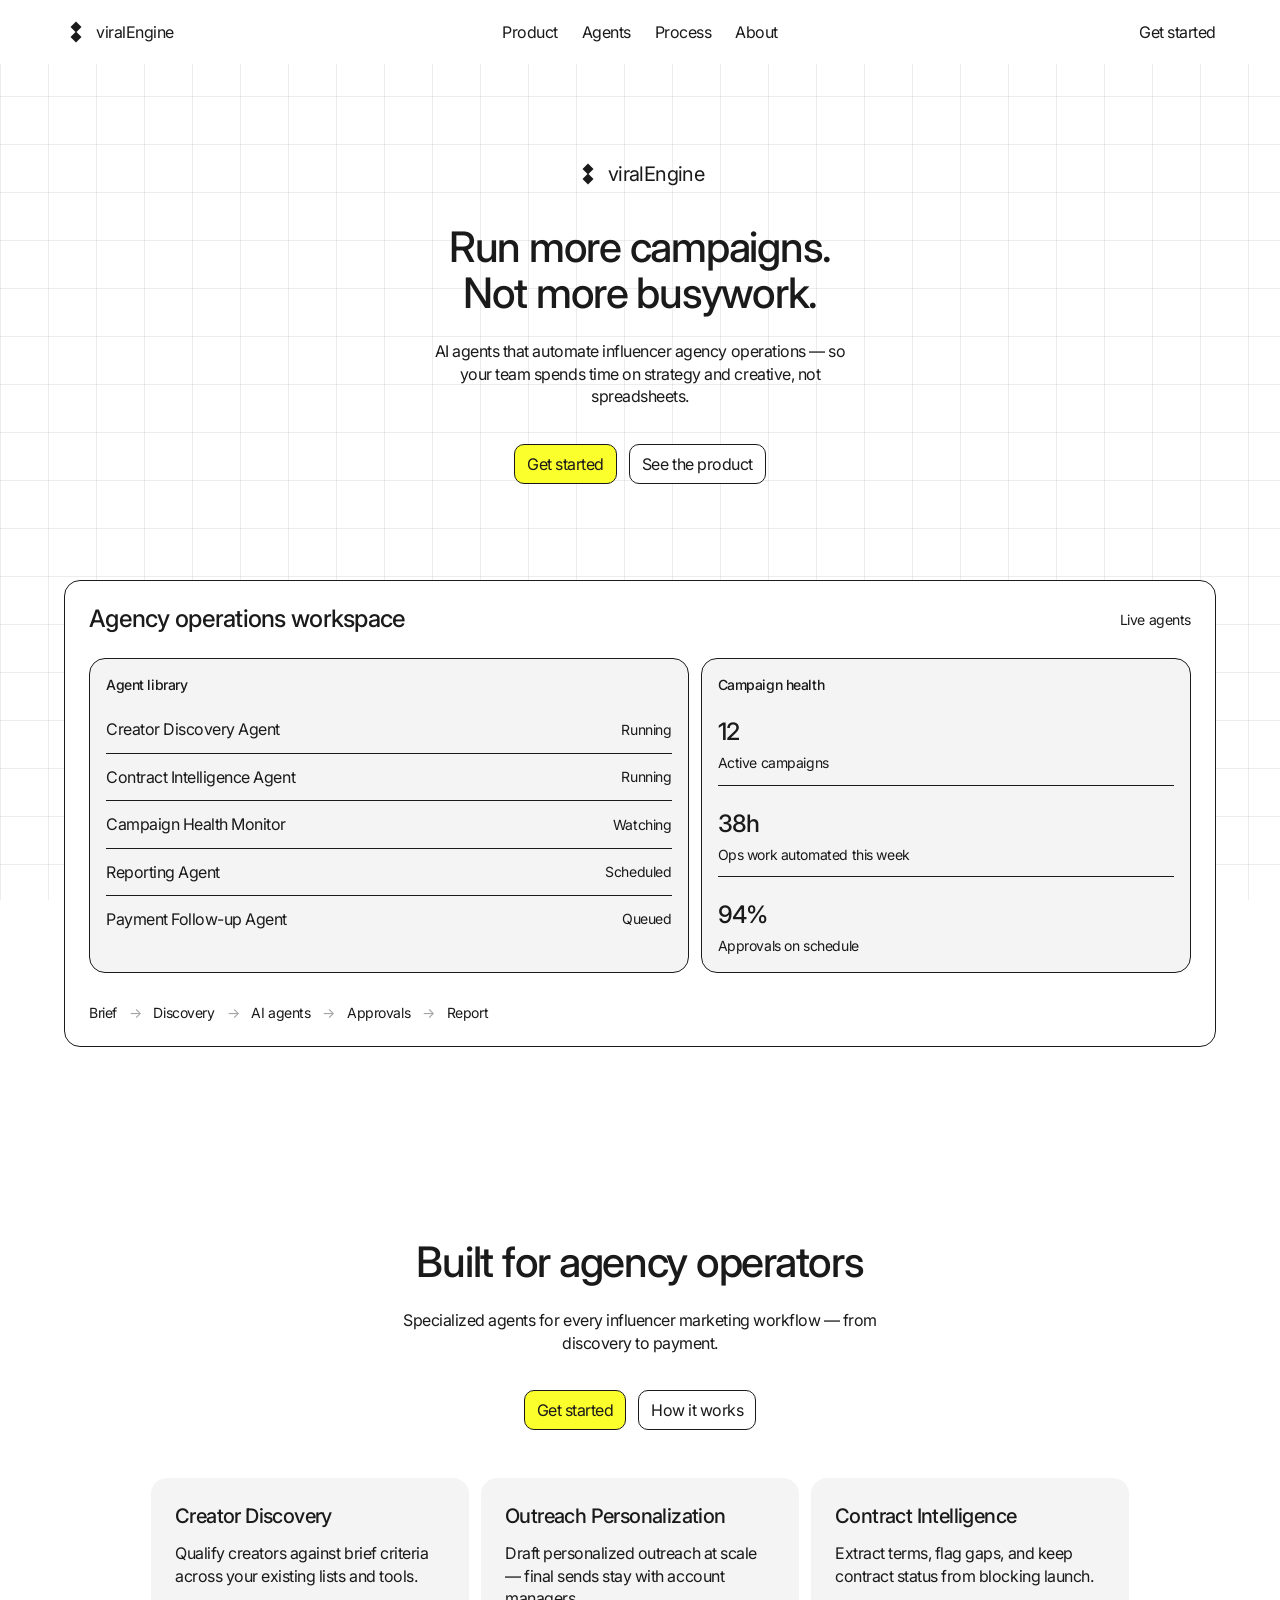
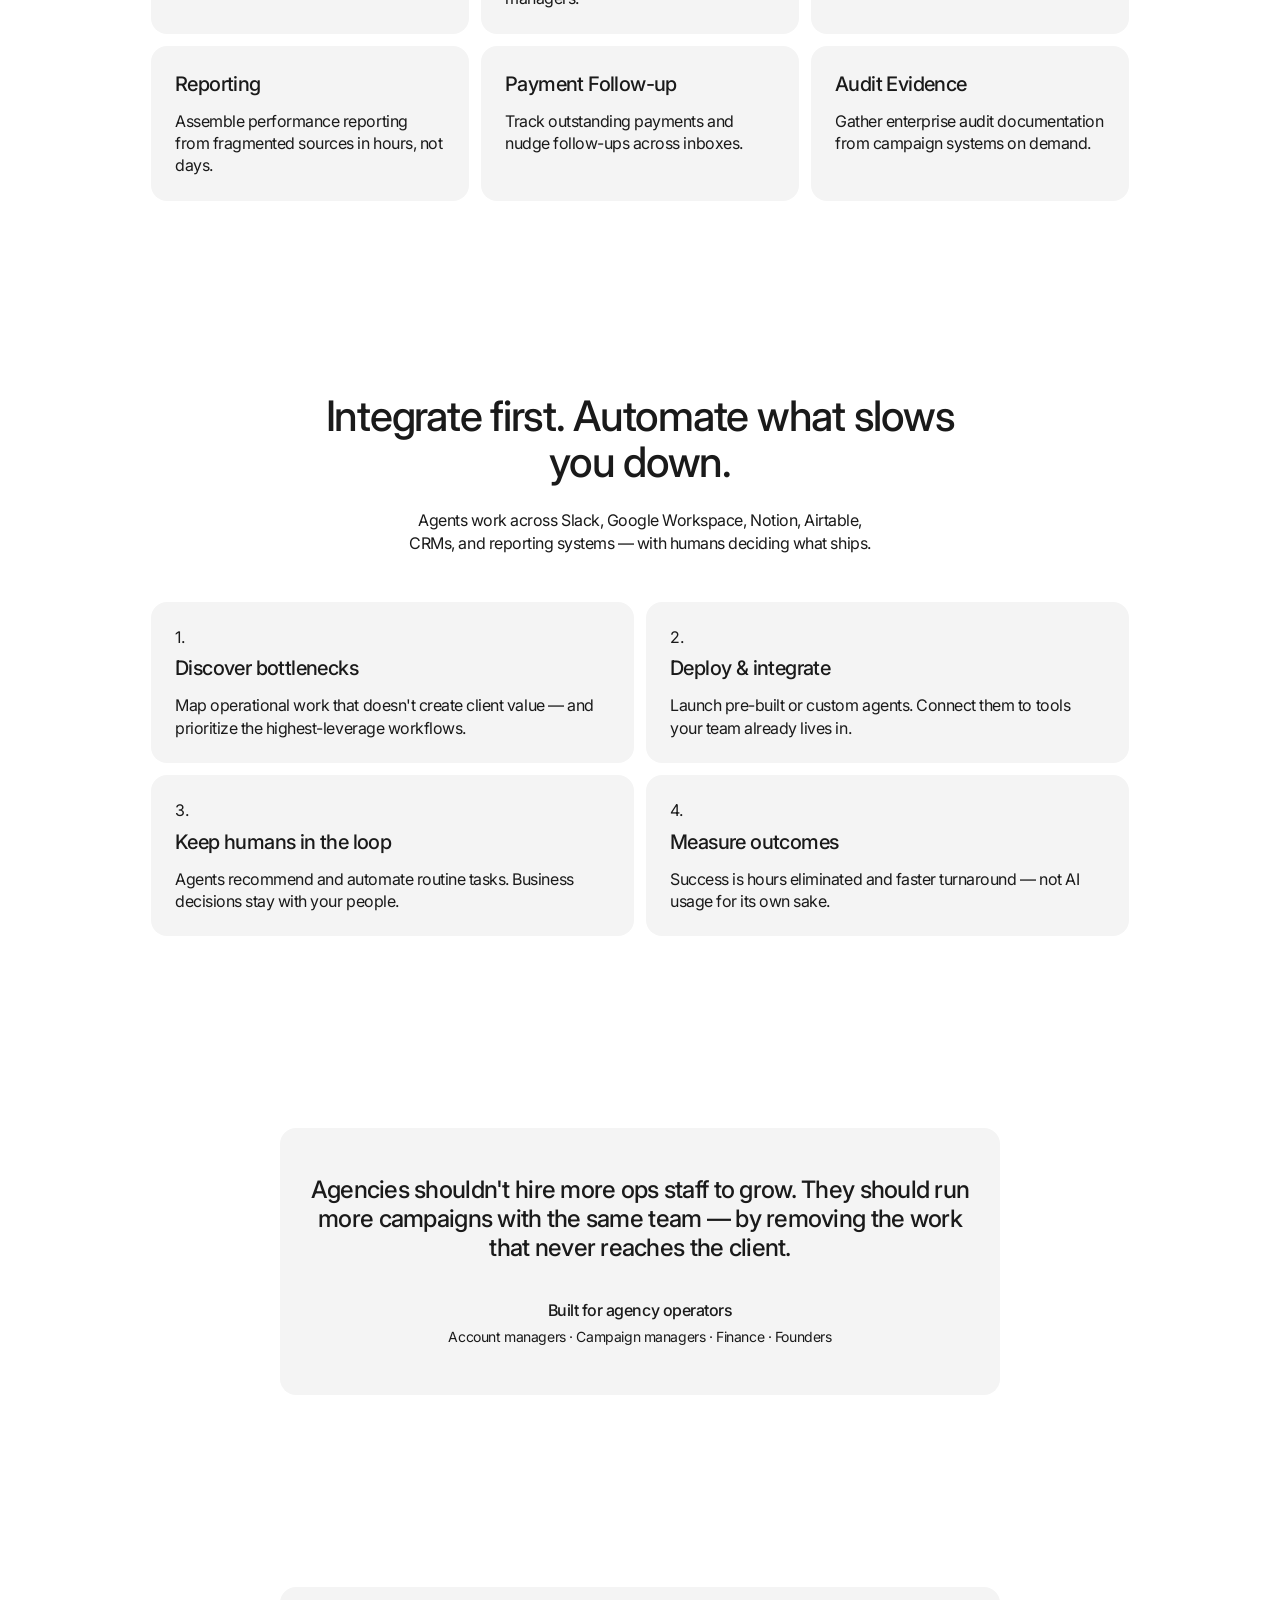
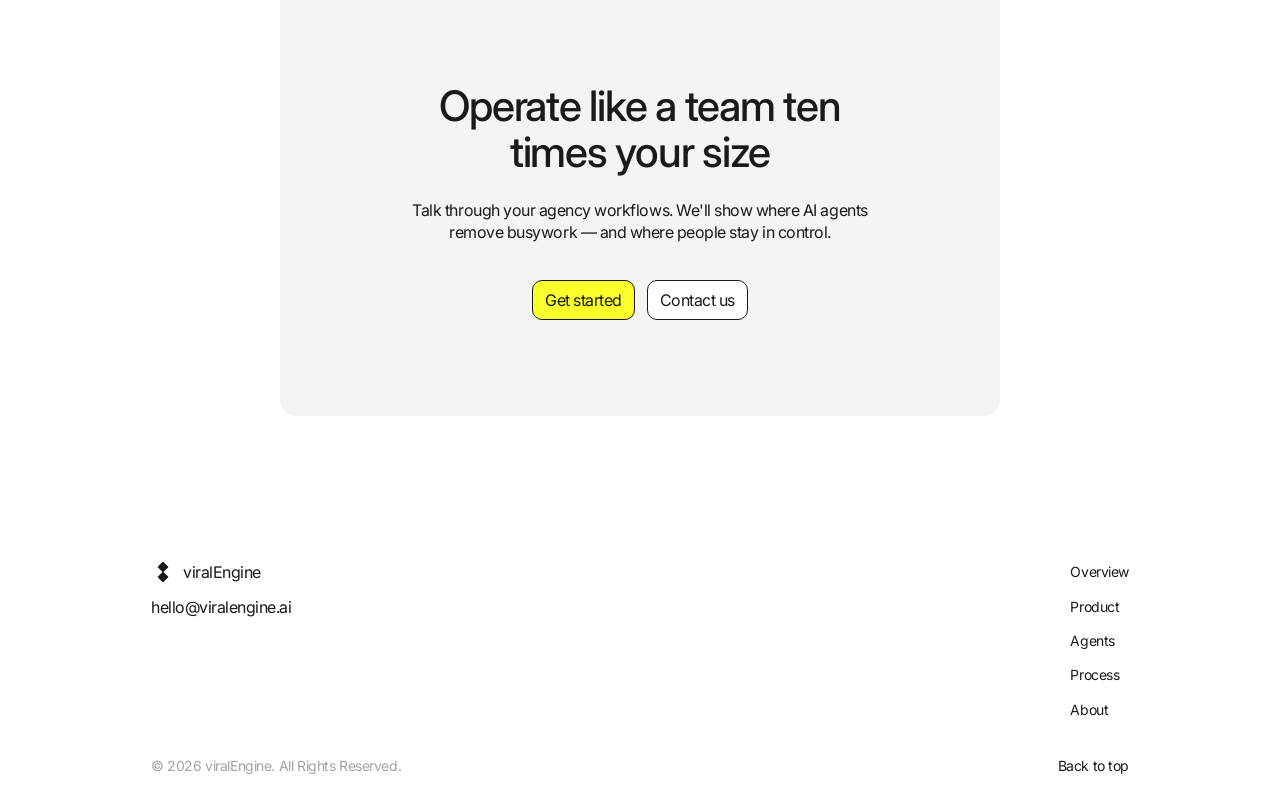
==== commit 0d22d5f0: "Redesign v2" ====
--- a/index.html
+++ b/index.html
@@ -18,18 +18,28 @@
 
   <header class="nav" id="main-header">
     <div class="nav-inner">
-      <a href="#home" class="nav-logo" id="nav-logo" aria-label="viralEngine Home">viralEngine</a>
+      <a href="#home" class="nav-logo logo-lockup logo-lockup--nav" id="nav-logo" aria-label="viralEngine Home">
+        <svg class="logo-mark" viewBox="0 0 24 24" aria-hidden="true" focusable="false">
+          <path d="M12 1.5L17.5 7L12 12.5L6.5 7Z" fill="currentColor"/>
+          <path d="M12 11.5L17.5 17L12 22.5L6.5 17Z" fill="currentColor"/>
+        </svg>
+        <span class="logo-wordmark">viralEngine</span>
+      </a>
 
       <nav aria-label="Main Navigation">
         <ul class="nav-links" id="nav-menu">
           <li><a href="#product" id="link-product">Product</a></li>
+          <li><a href="#agents" id="link-agents">Agents</a></li>
           <li><a href="#process" id="link-process">Process</a></li>
           <li><a href="#about" id="link-about">About</a></li>
+          <li class="nav-mobile-cta">
+            <a href="https://calendly.com/roopamg777/30min" target="_blank" rel="noopener noreferrer" class="btn-primary" id="btn-nav-cta-mobile">Get started</a>
+          </li>
         </ul>
       </nav>
 
       <div class="nav-actions">
-        <a href="https://calendly.com/roopamg777/30min" target="_blank" rel="noopener noreferrer" class="btn-primary" id="btn-nav-cta">Get Started</a>
+        <a href="https://calendly.com/roopamg777/30min" target="_blank" rel="noopener noreferrer" class="btn-ghost" id="btn-nav-cta">Get started</a>
         <button class="mobile-toggle" id="mobile-menu-toggle" aria-label="Toggle Navigation Menu" aria-expanded="false">
           <span></span>
           <span></span>
@@ -39,29 +49,37 @@
   </header>
 
   <main>
-    <!-- Hero -->
+    <!-- Hero + product (Programa homepage composition) -->
     <section class="hero" id="home">
-      <div class="hero-inner">
-        <p class="hero-brand">viralEngine</p>
+      <div class="hero-copy">
+        <p class="hero-brand logo-lockup" aria-label="viralEngine">
+          <svg class="logo-mark" viewBox="0 0 24 24" aria-hidden="true" focusable="false">
+            <path d="M12 1.5L17.5 7L12 12.5L6.5 7Z" fill="currentColor"/>
+            <path d="M12 11.5L17.5 17L12 22.5L6.5 17Z" fill="currentColor"/>
+          </svg>
+          <span class="logo-wordmark">viralEngine</span>
+        </p>
         <h1 class="hero-headline">
-          Run More <span class="sky">Campaigns</span>. Not More Busywork.
+          Run more campaigns. Not more busywork.
         </h1>
         <p class="hero-sub">
-          AI agents that automate influencer agency operations — discovery, contracts, reporting, payments, and audits — so your team spends time on strategy and creative, not spreadsheets.
+          AI agents that automate influencer agency operations — so your team spends time on strategy and creative, not spreadsheets.
         </p>
-        <a href="https://calendly.com/roopamg777/30min" target="_blank" rel="noopener noreferrer" class="btn-primary" id="btn-hero-cta">
-          Book Free Consultation
-        </a>
-      </div>
-    </section>
-
-    <!-- Cream product stage -->
-    <section class="product-stage" id="product" aria-label="Product overview">
-      <div class="product-stage-inner">
+        <div class="cta-row">
+          <a href="https://calendly.com/roopamg777/30min" target="_blank" rel="noopener noreferrer" class="btn-primary" id="btn-hero-cta">
+            Get started
+          </a>
+          <a href="#product" class="btn-secondary" id="btn-hero-secondary">
+            See the product
+          </a>
+        </div>
+      </div>
+
+      <div class="hero-product" id="product" aria-label="Product overview">
         <div class="stage-frame">
           <div class="stage-header">
             <h2 class="stage-title">Agency operations workspace</h2>
-            <span class="stage-badge">Live agents</span>
+            <span class="stage-meta">Live agents</span>
           </div>
 
           <div class="stage-panels">
@@ -113,7 +131,7 @@
             <span class="workflow-arrow">→</span>
             <span class="workflow-node">Discovery</span>
             <span class="workflow-arrow">→</span>
-            <span class="workflow-node is-accent">AI agents</span>
+            <span class="workflow-node">AI agents</span>
             <span class="workflow-arrow">→</span>
             <span class="workflow-node">Approvals</span>
             <span class="workflow-arrow">→</span>
@@ -123,130 +141,126 @@
       </div>
     </section>
 
-    <!-- Agents -->
+    <!-- Agents feature grid -->
     <section class="section" id="agents">
       <div class="container">
-        <div class="section-intro">
-          <span class="section-badge">Agent library</span>
-          <h2 class="editorial-headline">
-            Specialized agents for every agency <span class="sky">workflow</span>
+        <div class="section-intro section-intro--center">
+          <h2 class="section-heading">
+            Built for agency operators
           </h2>
           <p class="section-sub">
-            Deploy pre-built agents for common influencer marketing ops, or request custom agents for your internal processes. They plug into the tools you already use.
+            Specialized agents for every influencer marketing workflow — from discovery to payment.
           </p>
-        </div>
-
-        <div class="agents-list">
-          <article class="feature-card reveal">
-            <h3>Creator Discovery Agent</h3>
-            <p>Qualify creators against brief criteria across your existing lists and tools — without the spreadsheet shuffle.</p>
-          </article>
-          <article class="feature-card reveal reveal-delay-1">
-            <h3>Outreach Personalization Agent</h3>
-            <p>Draft personalized outreach at scale while keeping final sends under account manager control.</p>
-          </article>
-          <article class="feature-card reveal reveal-delay-2">
-            <h3>Contract Intelligence Agent</h3>
-            <p>Extract terms, flag gaps, and organize contract status so campaigns move without legal busywork blocking launch.</p>
-          </article>
-          <article class="feature-card reveal reveal-delay-3">
-            <h3>Reporting Agent</h3>
-            <p>Assemble performance reporting from fragmented sources so client updates take hours less, not days more.</p>
-          </article>
-          <article class="feature-card reveal">
-            <h3>Payment Follow-up Agent</h3>
-            <p>Track outstanding payments and nudge follow-ups so finance isn't chasing threads across inboxes.</p>
-          </article>
-          <article class="feature-card reveal reveal-delay-1">
-            <h3>Audit Evidence Agent</h3>
-            <p>Gather enterprise audit documentation from campaign systems when compliance asks for proof — on demand.</p>
+          <div class="cta-row">
+            <a href="https://calendly.com/roopamg777/30min" target="_blank" rel="noopener noreferrer" class="btn-primary" id="btn-agents-cta">
+              Get started
+            </a>
+            <a href="#process" class="btn-secondary" id="btn-agents-secondary">
+              How it works
+            </a>
+          </div>
+        </div>
+
+        <div class="card-grid card-grid--agents">
+          <article class="info-card reveal">
+            <h3 class="info-card-title">Creator Discovery</h3>
+            <p class="info-card-body">Qualify creators against brief criteria across your existing lists and tools.</p>
+          </article>
+          <article class="info-card reveal reveal-delay-1">
+            <h3 class="info-card-title">Outreach Personalization</h3>
+            <p class="info-card-body">Draft personalized outreach at scale — final sends stay with account managers.</p>
+          </article>
+          <article class="info-card reveal reveal-delay-2">
+            <h3 class="info-card-title">Contract Intelligence</h3>
+            <p class="info-card-body">Extract terms, flag gaps, and keep contract status from blocking launch.</p>
+          </article>
+          <article class="info-card reveal reveal-delay-3">
+            <h3 class="info-card-title">Reporting</h3>
+            <p class="info-card-body">Assemble performance reporting from fragmented sources in hours, not days.</p>
+          </article>
+          <article class="info-card reveal">
+            <h3 class="info-card-title">Payment Follow-up</h3>
+            <p class="info-card-body">Track outstanding payments and nudge follow-ups across inboxes.</p>
+          </article>
+          <article class="info-card reveal reveal-delay-1">
+            <h3 class="info-card-title">Audit Evidence</h3>
+            <p class="info-card-body">Gather enterprise audit documentation from campaign systems on demand.</p>
           </article>
         </div>
       </div>
     </section>
 
     <!-- Process -->
-    <section class="section section--cream" id="process">
-      <div class="container">
-        <div class="section-intro">
-          <span class="section-badge">How it works</span>
-          <h2 class="editorial-headline">
-            Integrate first. Automate what <span class="sky">slows</span> you down.
+    <section class="section" id="process">
+      <div class="container">
+        <div class="section-intro section-intro--center">
+          <h2 class="section-heading">
+            Integrate first. Automate what slows you down.
           </h2>
           <p class="section-sub">
-            We don't ask agencies to rip out their stack. Agents work across Slack, Google Workspace, Notion, Airtable, CRMs, and reporting systems — with humans deciding what ships.
+            Agents work across Slack, Google Workspace, Notion, Airtable, CRMs, and reporting systems — with humans deciding what ships.
           </p>
         </div>
 
-        <div class="process-steps">
-          <div class="process-step reveal">
-            <div class="step-number">01</div>
-            <div>
-              <h3>Discover bottlenecks</h3>
-              <p>We map the operational work that doesn't create client value — coordination, reporting, follow-ups, documentation — and prioritize the highest-leverage workflows.</p>
-            </div>
-          </div>
-          <div class="process-step reveal reveal-delay-1">
-            <div class="step-number">02</div>
-            <div>
-              <h3>Deploy &amp; integrate</h3>
-              <p>Launch pre-built agents or custom ones designed for your process. Connect them to the tools your team already lives in.</p>
-            </div>
-          </div>
-          <div class="process-step reveal reveal-delay-2">
-            <div class="step-number">03</div>
-            <div>
-              <h3>Keep humans in the loop</h3>
-              <p>Agents recommend, organize, and automate routine tasks. Important business decisions stay with account managers, campaign leads, and founders.</p>
-            </div>
-          </div>
-          <div class="process-step reveal reveal-delay-3">
-            <div class="step-number">04</div>
-            <div>
-              <h3>Measure outcomes</h3>
-              <p>Success is hours of manual work eliminated, faster campaign turnaround, and happier clients — not AI usage for its own sake.</p>
-            </div>
-          </div>
-        </div>
-      </div>
-    </section>
-
-    <!-- Proof / quote -->
-    <section class="section proof" id="about">
-      <div class="proof-wash" aria-hidden="true"></div>
-      <div class="container">
-        <div class="quote-block reveal">
+        <div class="card-grid card-grid--process">
+          <article class="info-card reveal">
+            <span class="info-card-step">1.</span>
+            <h3 class="info-card-title">Discover bottlenecks</h3>
+            <p class="info-card-body">Map operational work that doesn't create client value — and prioritize the highest-leverage workflows.</p>
+          </article>
+          <article class="info-card reveal reveal-delay-1">
+            <span class="info-card-step">2.</span>
+            <h3 class="info-card-title">Deploy &amp; integrate</h3>
+            <p class="info-card-body">Launch pre-built or custom agents. Connect them to tools your team already lives in.</p>
+          </article>
+          <article class="info-card reveal reveal-delay-2">
+            <span class="info-card-step">3.</span>
+            <h3 class="info-card-title">Keep humans in the loop</h3>
+            <p class="info-card-body">Agents recommend and automate routine tasks. Business decisions stay with your people.</p>
+          </article>
+          <article class="info-card reveal reveal-delay-3">
+            <span class="info-card-step">4.</span>
+            <h3 class="info-card-title">Measure outcomes</h3>
+            <p class="info-card-body">Success is hours eliminated and faster turnaround — not AI usage for its own sake.</p>
+          </article>
+        </div>
+      </div>
+    </section>
+
+    <!-- Proof -->
+    <section class="section section--proof" id="about">
+      <div class="container">
+        <div class="proof-banner reveal">
           <blockquote class="quote-text">
-            Agencies shouldn't hire more ops staff to grow. They should run more <span class="sky">campaigns</span> with the same team — by removing the work that never reaches the client.
+            Agencies shouldn't hire more ops staff to grow. They should run more campaigns with the same team — by removing the work that never reaches the client.
           </blockquote>
-          <div class="quote-attr">
-            <div class="avatar-stack" aria-hidden="true">
-              <span class="avatar avatar--1">AM</span>
-              <span class="avatar avatar--2">CM</span>
-              <span class="avatar avatar--3">FN</span>
-            </div>
-            <div class="attr-meta">
-              <span class="attr-name">Built for agency operators</span>
-              <span class="attr-role">Account managers · Campaign managers · Finance · Founders</span>
-            </div>
+          <div class="proof-meta">
+            <span class="attr-name">Built for agency operators</span>
+            <span class="attr-role">Account managers · Campaign managers · Finance · Founders</span>
           </div>
         </div>
       </div>
     </section>
 
     <!-- Final CTA -->
-    <section class="section section--cream final-cta" id="cta">
-      <div class="container">
-        <span class="section-badge">Next step</span>
-        <h2 class="editorial-headline">
-          Operate like a team ten times your <span class="sky">size</span>
-        </h2>
-        <p class="section-sub">
-          Talk through your agency workflows. We'll show where AI agents can remove busywork — and where people should stay in control.
-        </p>
-        <a href="https://calendly.com/roopamg777/30min" target="_blank" rel="noopener noreferrer" class="btn-primary" id="btn-cta-main">
-          Book Free Consultation
-        </a>
+    <section class="section" id="cta">
+      <div class="container">
+        <div class="final-cta-panel">
+          <h2 class="section-heading">
+            Operate like a team ten times your size
+          </h2>
+          <p class="section-sub">
+            Talk through your agency workflows. We'll show where AI agents remove busywork — and where people stay in control.
+          </p>
+          <div class="cta-row">
+            <a href="https://calendly.com/roopamg777/30min" target="_blank" rel="noopener noreferrer" class="btn-primary" id="btn-cta-main">
+              Get started
+            </a>
+            <a href="mailto:hello@viralengine.ai" class="btn-secondary" id="btn-cta-secondary">
+              Contact us
+            </a>
+          </div>
+        </div>
       </div>
     </section>
   </main>
@@ -254,13 +268,20 @@
   <footer class="footer" id="footer">
     <div class="footer-inner">
       <div class="footer-top">
-        <div>
-          <div class="footer-brand">viralEngine</div>
+        <div class="footer-brand-block">
+          <div class="logo-lockup logo-lockup--nav">
+            <svg class="logo-mark" viewBox="0 0 24 24" aria-hidden="true" focusable="false">
+              <path d="M12 1.5L17.5 7L12 12.5L6.5 7Z" fill="currentColor"/>
+              <path d="M12 11.5L17.5 17L12 22.5L6.5 17Z" fill="currentColor"/>
+            </svg>
+            <span class="logo-wordmark">viralEngine</span>
+          </div>
           <a href="mailto:hello@viralengine.ai" class="footer-email" id="footer-email">hello@viralengine.ai</a>
         </div>
         <ul class="footer-links">
           <li><a href="#home">Overview</a></li>
           <li><a href="#product">Product</a></li>
+          <li><a href="#agents">Agents</a></li>
           <li><a href="#process">Process</a></li>
           <li><a href="#about">About</a></li>
         </ul>
--- a/index.css
+++ b/index.css
@@ -1,83 +1,70 @@
 /*
- * viralEngine — Alden design system
- * Parchment cream, ink black, sky highlight, sage action
+ * viralEngine — Programa design system
+ * Paper white, ink black, fog gray, highlighter yellow
  */
 
-@import url('https://fonts.googleapis.com/css2?family=Inter:wght@400;500;600&family=Source+Serif+4:opsz,wght@8..60,400;8..60,500&display=swap');
+@import url('https://fonts.googleapis.com/css2?family=Inter:wght@400;500&display=swap');
 
 :root {
   /* Colors */
-  --color-parchment-cream: #f3f1eb;
-  --color-ink-black: #28262a;
-  --color-graphite: #4a4a4c;
+  --color-ink-black: #1a1a1a;
   --color-paper-white: #ffffff;
-  --color-fog-border: #dddcdd;
-  --color-silver: #cbcbcb;
-  --color-sky-highlight: #97cde5;
-  --color-sage-action: #c8dfaa;
+  --color-fog-gray: #f4f4f4;
+  --color-ash-gray: #a3a3a3;
+  --color-highlighter-yellow: #fbff2b;
 
   /* Typography — Font Families */
-  --font-sans: 'Inter', ui-sans-serif, system-ui, -apple-system, BlinkMacSystemFont, "Segoe UI", Roboto, sans-serif;
-  --font-serif: 'Source Serif 4', ui-serif, Georgia, Cambria, "Times New Roman", Times, serif;
+  --font-neue-haas-grotesk-text: 'Inter', ui-sans-serif, system-ui, -apple-system, BlinkMacSystemFont, "Segoe UI", Roboto, sans-serif;
 
   /* Typography — Scale */
-  --text-caption: 12px;
-  --leading-caption: 1.2;
-  --tracking-caption: 0.24px;
-  --text-body-sm: 14px;
-  --leading-body-sm: 1.5;
-  --tracking-body-sm: -0.28px;
-  --text-body: 16px;
-  --leading-body: 1.5;
-  --tracking-body: -0.32px;
-  --text-subheading: 18px;
+  --text-caption: 14px;
+  --leading-caption: 1.4;
+  --tracking-caption: -0.42px;
+  --text-body-sm: 16px;
+  --leading-body-sm: 1.4;
+  --tracking-body-sm: -0.48px;
+  --text-subheading: 20px;
   --leading-subheading: 1.4;
-  --tracking-subheading: -0.36px;
+  --tracking-subheading: -0.6px;
   --text-heading-sm: 24px;
-  --leading-heading-sm: 1.3;
-  --tracking-heading-sm: -0.48px;
-  --text-heading: 32px;
-  --leading-heading: 1.2;
-  --tracking-heading: -0.64px;
-  --text-heading-lg: 48px;
-  --leading-heading-lg: 1.2;
-  --tracking-heading-lg: -1.44px;
-  --text-display: 56px;
-  --leading-display: 1;
-  --tracking-display: -2.24px;
-
+  --leading-heading-sm: 1.2;
+  --tracking-heading-sm: -0.72px;
+  --text-heading: 42px;
+  --leading-heading: 1.1;
+  --tracking-heading: -1.26px;
+
+  /* Typography — Weights */
   --font-weight-regular: 400;
   --font-weight-medium: 500;
-  --font-weight-semibold: 600;
 
   /* Spacing */
-  --spacing-8: 8px;
-  --spacing-16: 16px;
+  --spacing-unit: 6px;
+  --spacing-6: 6px;
+  --spacing-12: 12px;
   --spacing-24: 24px;
-  --spacing-32: 32px;
-  --spacing-40: 40px;
+  --spacing-36: 36px;
   --spacing-48: 48px;
-  --spacing-64: 64px;
-  --spacing-80: 80px;
-  --spacing-112: 112px;
+  --spacing-96: 96px;
 
   /* Layout */
   --page-max-width: 1200px;
-  --section-gap: 80px;
-  --card-padding: 40px;
-  --element-gap: 16px;
+  --section-gap: 96px;
+  --card-padding: 16px;
+  --element-gap: 12px;
+  --content-inset: 111px;
 
   /* Border Radius */
+  --radius-lg: 10px;
+  --radius-2xl: 16px;
+  --radius-nav: 10px;
   --radius-cards: 16px;
-  --radius-badges: 30px;
-  --radius-images: 24px;
-  --radius-buttons: 100px;
-  --radius-smallui: 4px;
+  --radius-inputs: 10px;
+  --radius-buttons: 10px;
 
   /* Surfaces */
-  --surface-page-canvas: #ffffff;
-  --surface-parchment-band: #f3f1eb;
-  --surface-card-surface: #ffffff;
+  --surface-canvas: #ffffff;
+  --surface-fog-card: #f4f4f4;
+  --surface-accent-fill: #fbff2b;
 
   /* Motion */
   --ease-out: cubic-bezier(0.16, 1, 0.3, 1);
@@ -93,19 +80,25 @@
 html {
   scroll-behavior: smooth;
   font-size: 16px;
-  background: var(--surface-page-canvas);
-  color: var(--color-ink-black);
-  font-family: var(--font-sans);
+  color: var(--color-ink-black);
+  font-family: var(--font-neue-haas-grotesk-text);
   -webkit-font-smoothing: antialiased;
   -moz-osx-font-smoothing: grayscale;
   overflow-x: hidden;
+  background-color: var(--surface-canvas);
+  background-image:
+    linear-gradient(to right, rgba(26, 26, 26, 0.08) 1px, transparent 1px),
+    linear-gradient(to bottom, rgba(26, 26, 26, 0.08) 1px, transparent 1px);
+  background-size: 48px 48px;
+  background-attachment: fixed;
 }
 
 body {
   overflow-x: hidden;
-  line-height: var(--leading-body);
-  letter-spacing: var(--tracking-body);
-  background: var(--surface-page-canvas);
+  line-height: var(--leading-body-sm);
+  letter-spacing: var(--tracking-body-sm);
+  background: transparent;
+  font-weight: var(--font-weight-regular);
 }
 
 img {
@@ -123,7 +116,7 @@
 }
 
 button {
-  font-family: var(--font-sans);
+  font-family: var(--font-neue-haas-grotesk-text);
   cursor: pointer;
   border: none;
   background: none;
@@ -134,55 +127,48 @@
   width: 100%;
   max-width: var(--page-max-width);
   margin: 0 auto;
-  padding: 0 var(--spacing-24);
+  padding: 0 var(--content-inset);
 }
 
 .section {
   padding: var(--section-gap) 0;
 }
 
-.section--cream {
-  background: var(--surface-parchment-band);
-}
-
 .section-intro {
+  max-width: 640px;
+  margin: 0 0 var(--spacing-48);
+}
+
+.section-intro--center {
+  margin-left: auto;
+  margin-right: auto;
   text-align: center;
-  max-width: 720px;
-  margin: 0 auto var(--spacing-48);
-}
-
-.section-badge {
-  display: inline-block;
-  background: var(--color-fog-border);
-  color: var(--color-ink-black);
-  font-size: var(--text-caption);
+}
+
+.section-intro--center .section-sub {
+  margin-left: auto;
+  margin-right: auto;
+}
+
+.section-intro--center .cta-row {
+  margin-top: var(--spacing-36);
+}
+
+.section-heading {
+  font-size: var(--text-heading);
   font-weight: var(--font-weight-medium);
-  letter-spacing: var(--tracking-caption);
-  line-height: var(--leading-caption);
-  padding: var(--spacing-8) var(--spacing-16);
-  border-radius: var(--radius-badges);
-  margin-bottom: var(--spacing-24);
-}
-
-.editorial-headline {
-  font-family: var(--font-serif);
-  font-size: clamp(32px, 5vw, var(--text-heading-lg));
-  font-weight: var(--font-weight-regular);
-  line-height: var(--leading-heading-lg);
-  letter-spacing: var(--tracking-heading-lg);
-  color: var(--color-ink-black);
-}
-
-.editorial-headline .sky {
-  color: var(--color-sky-highlight);
+  line-height: var(--leading-heading);
+  letter-spacing: var(--tracking-heading);
+  color: var(--color-ink-black);
 }
 
 .section-sub {
   margin-top: var(--spacing-24);
-  font-size: var(--text-subheading);
-  line-height: var(--leading-subheading);
-  letter-spacing: var(--tracking-subheading);
-  color: var(--color-graphite);
+  font-size: var(--text-body-sm);
+  line-height: var(--leading-body-sm);
+  letter-spacing: var(--tracking-body-sm);
+  color: var(--color-ink-black);
+  max-width: 48ch;
 }
 
 /* ===== BUTTONS ===== */
@@ -190,17 +176,17 @@
   display: inline-flex;
   align-items: center;
   justify-content: center;
-  gap: var(--spacing-8);
-  padding: 12px 20px;
-  background: var(--color-sage-action);
-  color: var(--color-ink-black);
+  gap: var(--element-gap);
+  padding: 8px 12px;
+  background: var(--color-highlighter-yellow);
+  color: var(--color-ink-black);
+  border: 1px solid var(--color-ink-black);
   border-radius: var(--radius-buttons);
-  font-family: var(--font-sans);
-  font-size: var(--text-body);
-  font-weight: var(--font-weight-medium);
-  letter-spacing: var(--tracking-body);
-  border: none;
-  box-shadow: none;
+  font-family: var(--font-neue-haas-grotesk-text);
+  font-size: var(--text-body-sm);
+  font-weight: var(--font-weight-regular);
+  letter-spacing: var(--tracking-body-sm);
+  line-height: var(--leading-body-sm);
   transition: opacity 0.2s var(--ease-out);
 }
 
@@ -213,139 +199,244 @@
   outline-offset: 3px;
 }
 
+.btn-ghost {
+  display: inline-flex;
+  align-items: center;
+  justify-content: center;
+  padding: 8px 0;
+  background: none;
+  border: none;
+  color: var(--color-ink-black);
+  font-family: var(--font-neue-haas-grotesk-text);
+  font-size: var(--text-body-sm);
+  font-weight: var(--font-weight-regular);
+  letter-spacing: var(--tracking-body-sm);
+  line-height: var(--leading-body-sm);
+}
+
+.btn-ghost:hover {
+  opacity: 0.7;
+}
+
+.btn-ghost:focus-visible {
+  outline: 2px solid var(--color-ink-black);
+  outline-offset: 3px;
+}
+
+.btn-secondary {
+  display: inline-flex;
+  align-items: center;
+  justify-content: center;
+  gap: var(--element-gap);
+  padding: 8px 12px;
+  background: var(--color-paper-white);
+  color: var(--color-ink-black);
+  border: 1px solid var(--color-ink-black);
+  border-radius: var(--radius-buttons);
+  font-family: var(--font-neue-haas-grotesk-text);
+  font-size: var(--text-body-sm);
+  font-weight: var(--font-weight-regular);
+  letter-spacing: var(--tracking-body-sm);
+  line-height: var(--leading-body-sm);
+  transition: opacity 0.2s var(--ease-out);
+}
+
+.btn-secondary:hover {
+  opacity: 0.7;
+}
+
+.btn-secondary:focus-visible {
+  outline: 2px solid var(--color-ink-black);
+  outline-offset: 3px;
+}
+
+.cta-row {
+  display: flex;
+  flex-wrap: wrap;
+  align-items: center;
+  justify-content: center;
+  gap: var(--element-gap);
+}
+
+/* ===== LOGO LOCKUP ===== */
+.logo-lockup {
+  display: inline-flex;
+  align-items: center;
+  gap: 8px;
+  color: var(--color-ink-black);
+}
+
+.logo-mark {
+  width: 24px;
+  height: 24px;
+  flex-shrink: 0;
+  display: block;
+}
+
+.logo-wordmark {
+  font-size: var(--text-subheading);
+  font-weight: var(--font-weight-regular);
+  letter-spacing: var(--tracking-subheading);
+  line-height: var(--leading-subheading);
+}
+
+.logo-lockup--nav .logo-wordmark {
+  font-size: var(--text-body-sm);
+  letter-spacing: var(--tracking-body-sm);
+  line-height: var(--leading-body-sm);
+}
+
 /* ===== NAV ===== */
 .nav {
-  background: var(--surface-page-canvas);
-  padding: var(--spacing-16) 0;
+  position: sticky;
+  top: 0;
+  z-index: 50;
+  background: rgba(255, 255, 255, 0.92);
+  padding: var(--spacing-12) 0;
+  min-height: 64px;
+  display: flex;
+  align-items: center;
 }
 
 .nav-inner {
+  width: 100%;
   max-width: var(--page-max-width);
   margin: 0 auto;
   padding: 0 var(--spacing-24);
-  display: flex;
-  align-items: center;
-  justify-content: space-between;
+  display: grid;
+  grid-template-columns: 1fr auto 1fr;
+  align-items: center;
   gap: var(--spacing-24);
 }
 
 .nav-logo {
-  font-size: 18px;
-  font-weight: var(--font-weight-medium);
-  letter-spacing: -0.36px;
-  color: var(--color-ink-black);
-  flex-shrink: 0;
+  justify-self: start;
+}
+
+.nav > .nav-inner > nav {
+  justify-self: center;
 }
 
 .nav-links {
   display: flex;
   align-items: center;
-  gap: var(--spacing-32);
+  gap: var(--spacing-24);
 }
 
 .nav-links a {
   font-size: var(--text-body-sm);
   font-weight: var(--font-weight-regular);
   letter-spacing: var(--tracking-body-sm);
-  color: var(--color-ink-black);
-  padding: var(--spacing-8) 12px;
-}
-
-.nav-links a:hover,
+  line-height: var(--leading-body-sm);
+  color: var(--color-ink-black);
+}
+
+.nav-links a:hover {
+  opacity: 0.7;
+}
+
 .nav-links a:focus-visible {
-  font-weight: var(--font-weight-medium);
+  outline: 2px solid var(--color-ink-black);
+  outline-offset: 3px;
+}
+
+.nav-mobile-cta {
+  display: none;
 }
 
 .nav-actions {
   display: flex;
   align-items: center;
-  gap: var(--spacing-16);
-  flex-shrink: 0;
+  justify-content: flex-end;
+  gap: var(--spacing-12);
+  justify-self: end;
 }
 
 .mobile-toggle {
   display: none;
-  width: 40px;
-  height: 40px;
+  width: 36px;
+  height: 36px;
   align-items: center;
   justify-content: center;
   flex-direction: column;
   gap: 6px;
+  border-radius: var(--radius-nav);
 }
 
 .mobile-toggle span {
   display: block;
   width: 18px;
-  height: 1.5px;
+  height: 1px;
   background: var(--color-ink-black);
   transition: transform 0.25s var(--ease-out);
 }
 
 .mobile-toggle.active span:nth-child(1) {
-  transform: translateY(3.75px) rotate(45deg);
+  transform: translateY(3.5px) rotate(45deg);
 }
 
 .mobile-toggle.active span:nth-child(2) {
-  transform: translateY(-3.75px) rotate(-45deg);
+  transform: translateY(-3.5px) rotate(-45deg);
+}
+
+.mobile-toggle:focus-visible {
+  outline: 2px solid var(--color-ink-black);
+  outline-offset: 2px;
 }
 
 /* ===== HERO ===== */
 .hero {
-  background: var(--surface-page-canvas);
-  padding: var(--spacing-80) 0 var(--spacing-64);
-  text-align: center;
-}
-
-.hero-inner {
-  max-width: var(--page-max-width);
+  background: transparent;
+  padding: var(--spacing-96) 0 0;
+  display: flex;
+  flex-direction: column;
+  align-items: center;
+}
+
+.hero-copy {
+  max-width: 720px;
   margin: 0 auto;
   padding: 0 var(--spacing-24);
+  text-align: center;
 }
 
 .hero-brand {
-  font-size: var(--text-heading-sm);
+  display: inline-flex;
+  justify-content: center;
+  margin-bottom: var(--spacing-36);
+  animation: fade-up 0.7s var(--ease-out) both;
+}
+
+.hero-headline {
+  font-size: var(--text-heading);
   font-weight: var(--font-weight-medium);
-  letter-spacing: var(--tracking-heading-sm);
-  color: var(--color-ink-black);
-  margin-bottom: var(--spacing-24);
-  animation: fade-up 0.8s var(--ease-out) both;
-}
-
-.hero-headline {
-  font-family: var(--font-sans);
-  font-size: clamp(40px, 6vw, var(--text-display));
-  font-weight: var(--font-weight-regular);
-  line-height: var(--leading-display);
-  letter-spacing: var(--tracking-display);
+  line-height: var(--leading-heading);
+  letter-spacing: var(--tracking-heading);
   color: var(--color-ink-black);
   max-width: 16ch;
   margin: 0 auto;
-  animation: fade-up 0.8s var(--ease-out) 0.08s both;
-}
-
-.hero-headline .sky {
-  color: var(--color-sky-highlight);
+  animation: fade-up 0.7s var(--ease-out) 0.06s both;
 }
 
 .hero-sub {
   margin: var(--spacing-24) auto 0;
   max-width: 42ch;
-  font-size: var(--text-subheading);
-  line-height: var(--leading-subheading);
-  letter-spacing: var(--tracking-subheading);
-  color: var(--color-graphite);
-  animation: fade-up 0.8s var(--ease-out) 0.16s both;
-}
-
-.hero .btn-primary {
-  margin-top: var(--spacing-24);
-  animation: fade-up 0.8s var(--ease-out) 0.24s both;
+  font-size: var(--text-body-sm);
+  line-height: var(--leading-body-sm);
+  letter-spacing: var(--tracking-body-sm);
+  color: var(--color-ink-black);
+  animation: fade-up 0.7s var(--ease-out) 0.12s both;
+}
+
+.hero-copy .cta-row {
+  margin-top: var(--spacing-36);
+  animation: fade-up 0.7s var(--ease-out) 0.18s both;
 }
 
 @keyframes fade-up {
   from {
     opacity: 0;
-    transform: translateY(16px);
+    transform: translateY(12px);
   }
   to {
     opacity: 1;
@@ -353,23 +444,19 @@
   }
 }
 
-/* ===== CREAM PRODUCT STAGE ===== */
-.product-stage {
-  background: var(--surface-parchment-band);
-  padding: var(--spacing-80) 0;
-}
-
-.product-stage-inner {
-  max-width: 1100px;
-  margin: 0 auto;
-  padding: 0 var(--spacing-24);
+/* ===== PRODUCT UNDER HERO ===== */
+.hero-product {
+  width: 100%;
+  max-width: var(--page-max-width);
+  margin: var(--spacing-96) auto 0;
+  padding: 0 var(--spacing-24) var(--spacing-96);
 }
 
 .stage-frame {
-  background: var(--surface-card-surface);
-  border: 1px solid var(--color-fog-border);
-  border-radius: var(--radius-images);
-  padding: var(--card-padding);
+  background: var(--surface-canvas);
+  border: 1px solid var(--color-ink-black);
+  border-radius: var(--radius-cards);
+  padding: var(--spacing-24);
   display: grid;
   gap: var(--spacing-24);
 }
@@ -378,7 +465,7 @@
   display: flex;
   align-items: center;
   justify-content: space-between;
-  gap: var(--spacing-16);
+  gap: var(--spacing-12);
   flex-wrap: wrap;
 }
 
@@ -389,50 +476,47 @@
   line-height: var(--leading-heading-sm);
 }
 
-.stage-badge {
-  display: inline-block;
-  background: var(--color-sky-highlight);
-  color: var(--color-ink-black);
+.stage-meta {
   font-size: var(--text-caption);
-  font-weight: var(--font-weight-medium);
+  font-weight: var(--font-weight-regular);
   letter-spacing: var(--tracking-caption);
-  padding: var(--spacing-8) var(--spacing-16);
-  border-radius: var(--radius-badges);
+  line-height: var(--leading-caption);
+  color: var(--color-ink-black);
 }
 
 .stage-panels {
   display: grid;
   grid-template-columns: 1.1fr 0.9fr;
-  gap: var(--spacing-16);
+  gap: var(--element-gap);
 }
 
 .stage-panel {
-  background: var(--surface-page-canvas);
-  border: 1px solid var(--color-fog-border);
+  background: var(--surface-fog-card);
+  border: 1px solid var(--color-ink-black);
   border-radius: var(--radius-cards);
-  padding: var(--spacing-24);
-  animation: fade-up 0.9s var(--ease-out) both;
-}
-
-.stage-panel:nth-child(1) { animation-delay: 0.1s; }
-.stage-panel:nth-child(2) { animation-delay: 0.2s; }
+  padding: var(--card-padding);
+  animation: fade-up 0.8s var(--ease-out) both;
+}
+
+.stage-panel:nth-child(1) { animation-delay: 0.06s; }
+.stage-panel:nth-child(2) { animation-delay: 0.12s; }
 
 .panel-label {
   font-size: var(--text-caption);
   font-weight: var(--font-weight-medium);
   letter-spacing: var(--tracking-caption);
-  color: var(--color-graphite);
-  margin-bottom: var(--spacing-16);
-  text-transform: uppercase;
+  line-height: var(--leading-caption);
+  color: var(--color-ink-black);
+  margin-bottom: var(--spacing-12);
 }
 
 .agent-row {
   display: flex;
   align-items: center;
   justify-content: space-between;
-  gap: var(--spacing-16);
-  padding: 12px 0;
-  border-bottom: 1px solid var(--color-fog-border);
+  gap: var(--spacing-12);
+  padding: var(--spacing-12) 0;
+  border-bottom: 1px solid var(--color-ink-black);
 }
 
 .agent-row:last-child {
@@ -440,339 +524,286 @@
   padding-bottom: 0;
 }
 
+.agent-row:first-of-type {
+  padding-top: 0;
+}
+
 .agent-row-name {
   font-size: var(--text-body-sm);
-  font-weight: var(--font-weight-medium);
-  letter-spacing: var(--tracking-body-sm);
+  font-weight: var(--font-weight-regular);
+  letter-spacing: var(--tracking-body-sm);
+  line-height: var(--leading-body-sm);
 }
 
 .agent-row-status {
   font-size: var(--text-caption);
+  font-weight: var(--font-weight-regular);
   letter-spacing: var(--tracking-caption);
-  color: var(--color-graphite);
-  background: var(--color-fog-border);
-  padding: 4px 10px;
-  border-radius: var(--radius-badges);
+  line-height: var(--leading-caption);
+  color: var(--color-ink-black);
 }
 
 .metric-grid {
   display: grid;
-  gap: var(--spacing-16);
+  gap: var(--spacing-12);
 }
 
 .metric-item {
-  padding: var(--spacing-16);
-  background: var(--surface-parchment-band);
-  border-radius: var(--radius-smallui);
+  padding: var(--spacing-12) 0;
+  border-bottom: 1px solid var(--color-ink-black);
+}
+
+.metric-item:last-child {
+  border-bottom: none;
+  padding-bottom: 0;
 }
 
 .metric-value {
-  font-size: var(--text-heading);
-  font-weight: var(--font-weight-medium);
-  letter-spacing: var(--tracking-heading);
-  line-height: var(--leading-heading);
-}
-
-.metric-label {
-  margin-top: var(--spacing-8);
-  font-size: var(--text-body-sm);
-  color: var(--color-graphite);
-  letter-spacing: var(--tracking-body-sm);
-}
-
-.workflow-strip {
-  display: flex;
-  align-items: center;
-  justify-content: center;
-  flex-wrap: wrap;
-  gap: var(--spacing-8);
-  padding-top: var(--spacing-8);
-}
-
-.workflow-node {
-  font-size: var(--text-caption);
-  font-weight: var(--font-weight-medium);
-  letter-spacing: var(--tracking-caption);
-  padding: var(--spacing-8) var(--spacing-16);
-  border-radius: var(--radius-badges);
-  background: var(--color-fog-border);
-  color: var(--color-ink-black);
-}
-
-.workflow-node.is-accent {
-  background: var(--color-sage-action);
-}
-
-.workflow-arrow {
-  color: var(--color-graphite);
-  font-size: var(--text-body-sm);
-}
-
-/* ===== AGENTS ===== */
-.agents-list {
-  max-width: 720px;
-  margin: 0 auto;
-  display: flex;
-  flex-direction: column;
-  gap: var(--spacing-16);
-}
-
-.feature-card {
-  background: var(--surface-card-surface);
-  border: 1px solid var(--color-fog-border);
-  border-radius: var(--radius-cards);
-  padding: var(--card-padding);
-}
-
-.feature-card h3 {
   font-size: var(--text-heading-sm);
   font-weight: var(--font-weight-medium);
   letter-spacing: var(--tracking-heading-sm);
   line-height: var(--leading-heading-sm);
-  margin-bottom: var(--spacing-8);
-}
-
-.feature-card p {
-  font-size: var(--text-body);
-  line-height: var(--leading-body);
-  letter-spacing: var(--tracking-body);
-  color: var(--color-graphite);
-}
-
-/* ===== PROCESS ===== */
-.process-steps {
+}
+
+.metric-label {
+  margin-top: var(--spacing-6);
+  font-size: var(--text-caption);
+  font-weight: var(--font-weight-regular);
+  letter-spacing: var(--tracking-caption);
+  line-height: var(--leading-caption);
+  color: var(--color-ink-black);
+}
+
+.workflow-strip {
+  display: flex;
+  align-items: center;
+  flex-wrap: wrap;
+  gap: var(--spacing-6) var(--spacing-12);
+  padding-top: var(--spacing-6);
+}
+
+.workflow-node {
+  font-size: var(--text-caption);
+  font-weight: var(--font-weight-regular);
+  letter-spacing: var(--tracking-caption);
+  line-height: var(--leading-caption);
+  color: var(--color-ink-black);
+}
+
+.workflow-arrow {
+  color: var(--color-ash-gray);
+  font-size: var(--text-caption);
+}
+
+/* ===== INFO CARDS ===== */
+.card-grid {
+  display: grid;
+  gap: var(--spacing-12);
+}
+
+.card-grid--agents {
+  grid-template-columns: repeat(3, 1fr);
+}
+
+.card-grid--process {
+  grid-template-columns: repeat(2, 1fr);
+}
+
+.info-card {
+  background: var(--surface-fog-card);
+  border-radius: var(--radius-cards);
+  padding: var(--spacing-24);
+  display: flex;
+  flex-direction: column;
+  gap: var(--element-gap);
+}
+
+.info-card-step {
+  font-size: var(--text-body-sm);
+  font-weight: var(--font-weight-regular);
+  letter-spacing: var(--tracking-body-sm);
+  line-height: var(--leading-body-sm);
+  color: var(--color-ink-black);
+}
+
+.info-card-title {
+  font-size: var(--text-subheading);
+  font-weight: var(--font-weight-medium);
+  letter-spacing: var(--tracking-subheading);
+  line-height: var(--leading-subheading);
+  color: var(--color-ink-black);
+}
+
+.info-card-step + .info-card-title {
+  margin-top: calc(var(--spacing-6) * -1);
+}
+
+.info-card-body {
+  font-size: var(--text-body-sm);
+  font-weight: var(--font-weight-regular);
+  letter-spacing: var(--tracking-body-sm);
+  line-height: var(--leading-body-sm);
+  color: var(--color-ink-black);
+}
+
+/* ===== PROOF ===== */
+.section--proof .container {
+  display: flex;
+  justify-content: center;
+}
+
+.proof-banner {
+  background: var(--surface-fog-card);
+  border-radius: var(--radius-cards);
+  padding: var(--spacing-48) var(--spacing-24);
   max-width: 720px;
-  margin: 0 auto;
-  display: flex;
-  flex-direction: column;
-  gap: var(--spacing-24);
-}
-
-.process-step {
-  background: var(--surface-card-surface);
-  border-radius: var(--radius-cards);
-  padding: var(--card-padding);
-  display: grid;
-  grid-template-columns: auto 1fr;
-  gap: var(--spacing-24);
-  align-items: start;
-}
-
-.process-step .step-number {
+  width: 100%;
+  text-align: center;
+}
+
+.proof-banner .quote-text {
   font-size: var(--text-heading-sm);
   font-weight: var(--font-weight-medium);
+  line-height: var(--leading-heading-sm);
   letter-spacing: var(--tracking-heading-sm);
-  color: var(--color-sky-highlight);
-  line-height: 1;
-}
-
-.process-step h3 {
-  font-size: var(--text-heading-sm);
+  color: var(--color-ink-black);
+}
+
+.proof-meta {
+  margin-top: var(--spacing-36);
+}
+
+.proof-meta .attr-name {
+  display: block;
+  font-size: var(--text-body-sm);
   font-weight: var(--font-weight-medium);
-  letter-spacing: var(--tracking-heading-sm);
-  line-height: var(--leading-heading-sm);
-  margin-bottom: var(--spacing-8);
-}
-
-.process-step p {
-  font-size: var(--text-body);
-  line-height: var(--leading-body);
-  letter-spacing: var(--tracking-body);
-  color: var(--color-graphite);
-}
-
-/* ===== PROOF / QUOTE ===== */
-.proof {
-  position: relative;
-  overflow: hidden;
-}
-
-.proof-wash {
-  position: absolute;
-  right: -10%;
-  bottom: -30%;
-  width: min(520px, 70vw);
-  height: min(520px, 70vw);
-  background: radial-gradient(circle, rgba(151, 205, 229, 0.35) 0%, rgba(151, 205, 229, 0) 70%);
-  pointer-events: none;
-}
-
-.quote-block {
-  position: relative;
-  z-index: 1;
+  letter-spacing: var(--tracking-body-sm);
+  line-height: var(--leading-body-sm);
+}
+
+.proof-meta .attr-role {
+  display: block;
+  margin-top: var(--spacing-6);
+  font-size: var(--text-caption);
+  font-weight: var(--font-weight-regular);
+  letter-spacing: var(--tracking-caption);
+  line-height: var(--leading-caption);
+  color: var(--color-ink-black);
+}
+
+/* ===== FINAL CTA ===== */
+#cta .container {
+  display: flex;
+  justify-content: center;
+}
+
+.final-cta-panel {
+  background: var(--surface-fog-card);
+  border-radius: var(--radius-cards);
+  padding: var(--spacing-96) var(--spacing-24);
+  max-width: 720px;
+  width: 100%;
   text-align: center;
-  max-width: 720px;
-  margin: 0 auto;
-}
-
-.quote-text {
-  font-family: var(--font-serif);
-  font-size: clamp(24px, 3.5vw, var(--text-heading));
-  font-weight: var(--font-weight-regular);
-  line-height: 1.3;
-  letter-spacing: var(--tracking-heading);
-  color: var(--color-ink-black);
-}
-
-.quote-text .sky {
-  color: var(--color-sky-highlight);
-}
-
-.quote-attr {
-  margin-top: var(--spacing-32);
-  display: flex;
-  flex-direction: column;
-  align-items: center;
-  gap: var(--spacing-16);
-}
-
-.avatar-stack {
-  display: flex;
-  align-items: center;
-}
-
-.avatar {
-  width: 40px;
-  height: 40px;
-  border-radius: 50%;
-  border: 1px solid var(--color-fog-border);
-  margin-left: -10px;
-  background: var(--color-fog-border);
-  display: flex;
-  align-items: center;
-  justify-content: center;
-  font-size: var(--text-caption);
-  font-weight: var(--font-weight-medium);
-  color: var(--color-ink-black);
-}
-
-.avatar:first-child {
-  margin-left: 0;
-}
-
-.avatar--1 { background: #d9eef7; }
-.avatar--2 { background: #e8f0d8; }
-.avatar--3 { background: #ebeaeb; }
-
-.attr-meta {
-  text-align: center;
-}
-
-.attr-name {
-  display: block;
-  font-size: var(--text-body-sm);
-  font-weight: var(--font-weight-medium);
-  letter-spacing: var(--tracking-body-sm);
-}
-
-.attr-role {
-  display: block;
-  margin-top: 4px;
-  font-size: var(--text-caption);
-  letter-spacing: var(--tracking-caption);
-  color: var(--color-graphite);
-}
-
-/* ===== FINAL CTA ===== */
-.final-cta {
-  text-align: center;
-}
-
-.final-cta .editorial-headline {
+}
+
+.final-cta-panel .section-heading {
   max-width: 16ch;
   margin: 0 auto;
 }
 
-.final-cta .section-sub {
-  max-width: 40ch;
-  margin-left: auto;
-  margin-right: auto;
-}
-
-.final-cta .btn-primary {
-  margin-top: var(--spacing-32);
+.final-cta-panel .section-sub {
+  margin: var(--spacing-24) auto 0;
+}
+
+.final-cta-panel .cta-row {
+  margin-top: var(--spacing-36);
 }
 
 /* ===== FOOTER ===== */
 .footer {
-  background: var(--surface-page-canvas);
-  border-top: 1px solid var(--color-fog-border);
-  padding: var(--spacing-48) 0 var(--spacing-32);
+  background: transparent;
+  padding: var(--spacing-48) 0 var(--spacing-36);
 }
 
 .footer-inner {
   max-width: var(--page-max-width);
   margin: 0 auto;
-  padding: 0 var(--spacing-24);
+  padding: 0 var(--content-inset);
   display: flex;
   flex-direction: column;
-  gap: var(--spacing-40);
+  gap: var(--spacing-36);
 }
 
 .footer-top {
   display: flex;
   justify-content: space-between;
   align-items: flex-start;
-  gap: var(--spacing-32);
-  flex-wrap: wrap;
-}
-
-.footer-brand {
-  font-size: 18px;
-  font-weight: var(--font-weight-medium);
-  letter-spacing: -0.36px;
-}
-
-.footer-links {
-  display: flex;
   gap: var(--spacing-24);
   flex-wrap: wrap;
 }
 
+.footer-brand-block {
+  display: flex;
+  flex-direction: column;
+  gap: var(--spacing-12);
+}
+
+.footer-links {
+  display: flex;
+  flex-direction: column;
+  gap: var(--element-gap);
+}
+
 .footer-links a {
-  font-size: var(--text-body-sm);
-  letter-spacing: var(--tracking-body-sm);
-  color: var(--color-ink-black);
-  padding: var(--spacing-8) 0;
+  font-size: var(--text-caption);
+  font-weight: var(--font-weight-regular);
+  letter-spacing: var(--tracking-caption);
+  line-height: var(--leading-caption);
+  color: var(--color-ink-black);
 }
 
 .footer-links a:hover {
-  font-weight: var(--font-weight-medium);
+  opacity: 0.7;
 }
 
 .footer-email {
-  font-size: var(--text-body);
-  font-weight: var(--font-weight-medium);
-  letter-spacing: var(--tracking-body);
+  font-size: var(--text-body-sm);
+  font-weight: var(--font-weight-regular);
+  letter-spacing: var(--tracking-body-sm);
+  line-height: var(--leading-body-sm);
 }
 
 .footer-bottom {
   display: flex;
   justify-content: space-between;
   align-items: center;
-  gap: var(--spacing-16);
+  gap: var(--spacing-12);
   flex-wrap: wrap;
-  padding-top: var(--spacing-24);
-  border-top: 1px solid var(--color-fog-border);
 }
 
 .footer-copy {
   font-size: var(--text-caption);
   letter-spacing: var(--tracking-caption);
-  color: var(--color-graphite);
+  line-height: var(--leading-caption);
+  color: var(--color-ash-gray);
 }
 
 .footer-back {
-  font-size: var(--text-body-sm);
-  letter-spacing: var(--tracking-body-sm);
-  color: var(--color-ink-black);
+  font-size: var(--text-caption);
+  letter-spacing: var(--tracking-caption);
+  line-height: var(--leading-caption);
+  color: var(--color-ink-black);
+}
+
+.footer-back:hover {
+  opacity: 0.7;
 }
 
 /* ===== REVEAL ===== */
 .reveal {
   opacity: 0;
-  transform: translateY(20px);
-  transition: opacity 0.7s var(--ease-out), transform 0.7s var(--ease-out);
+  transform: translateY(12px);
+  transition: opacity 0.6s var(--ease-out), transform 0.6s var(--ease-out);
 }
 
 .reveal.visible {
@@ -780,22 +811,36 @@
   transform: translateY(0);
 }
 
-.reveal-delay-1 { transition-delay: 0.08s; }
-.reveal-delay-2 { transition-delay: 0.16s; }
-.reveal-delay-3 { transition-delay: 0.24s; }
+.reveal-delay-1 { transition-delay: 0.06s; }
+.reveal-delay-2 { transition-delay: 0.12s; }
+.reveal-delay-3 { transition-delay: 0.18s; }
 
 /* ===== RESPONSIVE ===== */
 @media (max-width: 900px) {
+  .container,
+  .hero-copy,
+  .hero-product,
+  .footer-inner {
+    padding-left: var(--spacing-24);
+    padding-right: var(--spacing-24);
+  }
+
+  .nav-inner {
+    display: flex;
+    justify-content: space-between;
+    position: relative;
+  }
+
   .nav-links {
     display: none;
     position: absolute;
-    top: 72px;
-    left: var(--spacing-24);
-    right: var(--spacing-24);
-    background: var(--surface-page-canvas);
-    border: 1px solid var(--color-fog-border);
+    top: calc(100% + var(--spacing-12));
+    left: 0;
+    right: 0;
+    background: var(--surface-canvas);
+    border: 1px solid var(--color-ink-black);
     border-radius: var(--radius-cards);
-    padding: var(--spacing-16);
+    padding: var(--spacing-12);
     flex-direction: column;
     align-items: stretch;
     gap: 0;
@@ -807,10 +852,19 @@
   }
 
   .nav-links a {
-    padding: var(--spacing-16);
-  }
-
-  .nav-actions .btn-primary {
+    padding: var(--spacing-12);
+  }
+
+  .nav-mobile-cta {
+    display: block;
+    padding: var(--spacing-6) var(--spacing-12) var(--spacing-12);
+  }
+
+  .nav-mobile-cta .btn-primary {
+    width: 100%;
+  }
+
+  .nav-actions .btn-ghost {
     display: none;
   }
 
@@ -818,42 +872,61 @@
     display: flex;
   }
 
-  .nav-inner {
-    position: relative;
-  }
-
   .stage-panels {
     grid-template-columns: 1fr;
   }
 
-  .process-step {
-    grid-template-columns: 1fr;
-    gap: var(--spacing-16);
+  .card-grid--agents {
+    grid-template-columns: repeat(2, 1fr);
+  }
+
+  .section-heading,
+  .hero-headline {
+    font-size: 32px;
+    letter-spacing: -0.96px;
   }
 }
 
 @media (max-width: 640px) {
   .hero {
-    padding: var(--spacing-48) 0 var(--spacing-40);
-  }
-
-  .section,
-  .product-stage {
-    padding: var(--spacing-64) 0;
-  }
-
-  .stage-frame,
-  .feature-card,
-  .process-step {
-    padding: var(--spacing-24);
-  }
-
-  .workflow-strip {
-    justify-content: flex-start;
+    padding-top: var(--spacing-48);
+  }
+
+  .hero-product {
+    margin-top: var(--spacing-48);
+    padding-bottom: var(--spacing-48);
+  }
+
+  .section {
+    padding: var(--spacing-48) 0;
+  }
+
+  .stage-frame {
+    padding: var(--spacing-12);
+  }
+
+  .proof-banner,
+  .final-cta-panel {
+    padding: var(--spacing-36) var(--spacing-12);
   }
 
   .footer-top {
     flex-direction: column;
+  }
+
+  .card-grid--agents,
+  .card-grid--process {
+    grid-template-columns: 1fr;
+  }
+
+  .cta-row {
+    flex-direction: column;
+    align-items: stretch;
+  }
+
+  .cta-row .btn-primary,
+  .cta-row .btn-secondary {
+    width: 100%;
   }
 }
 
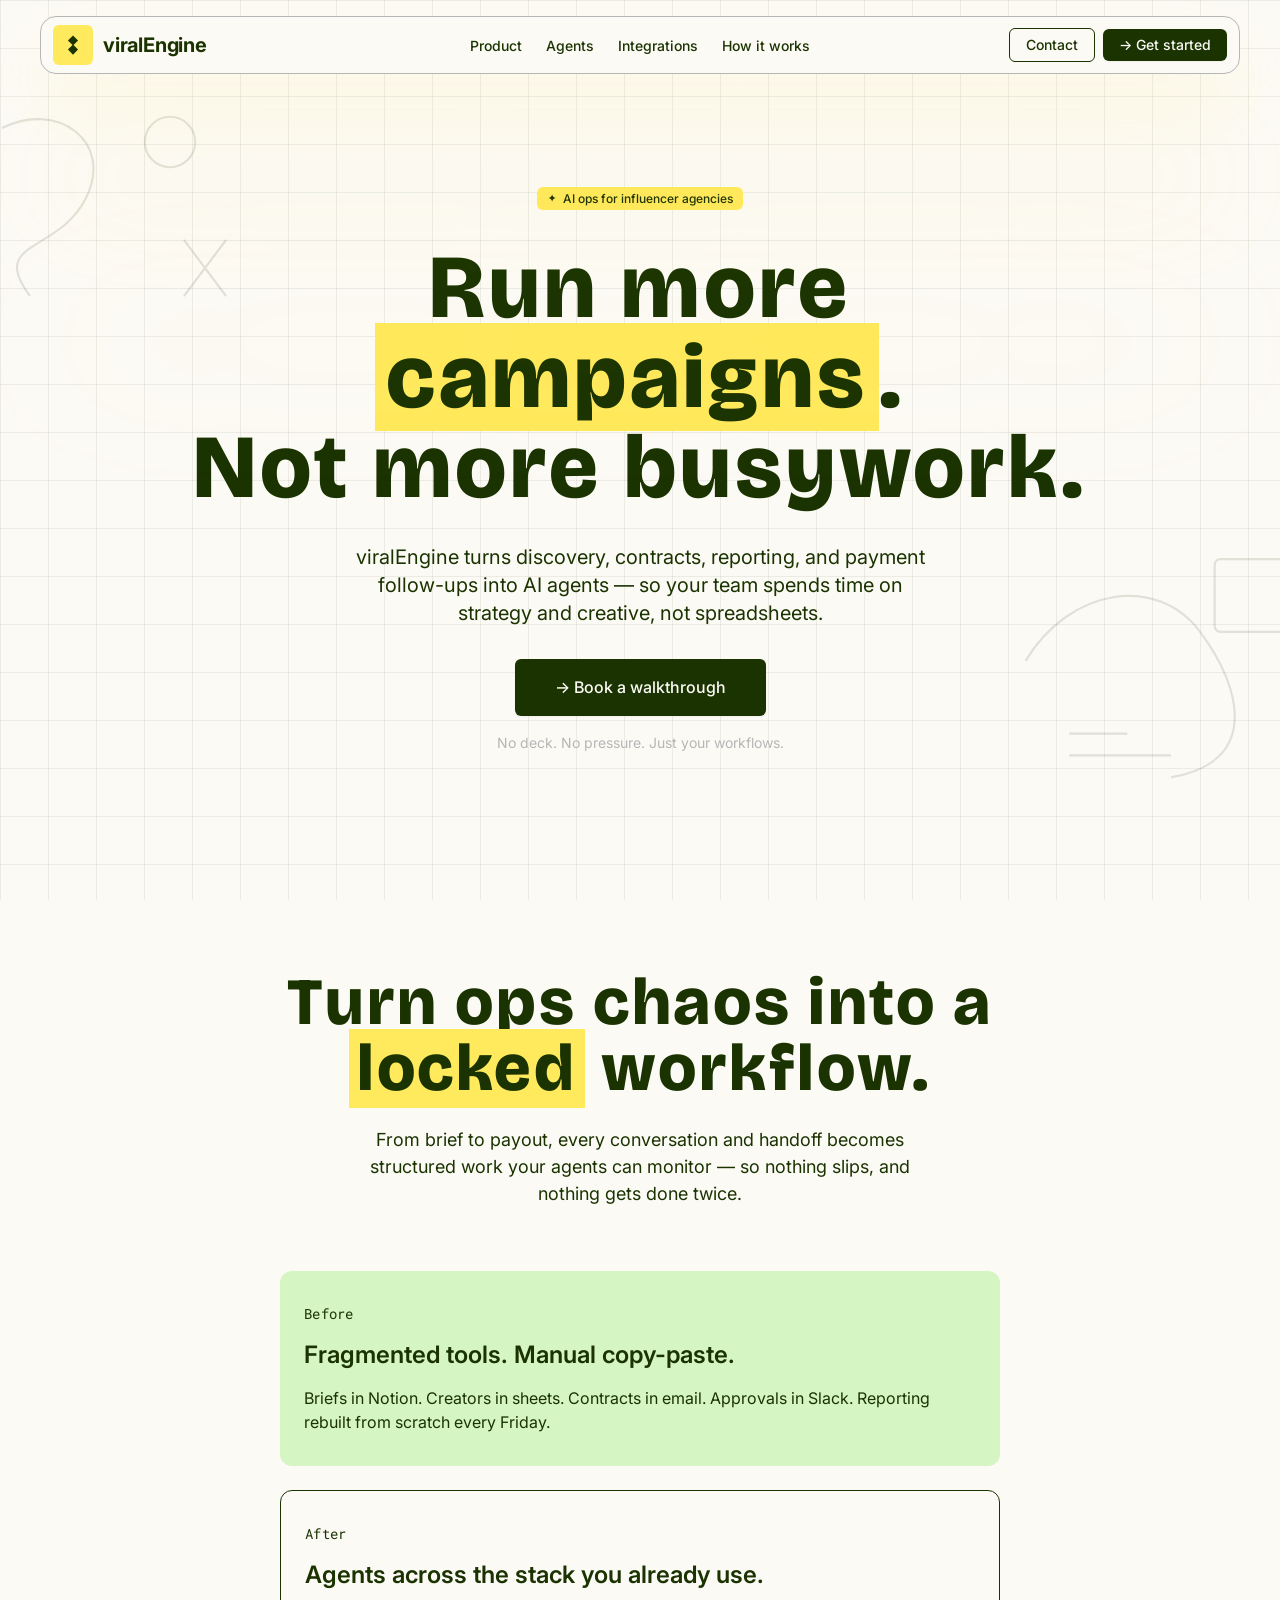
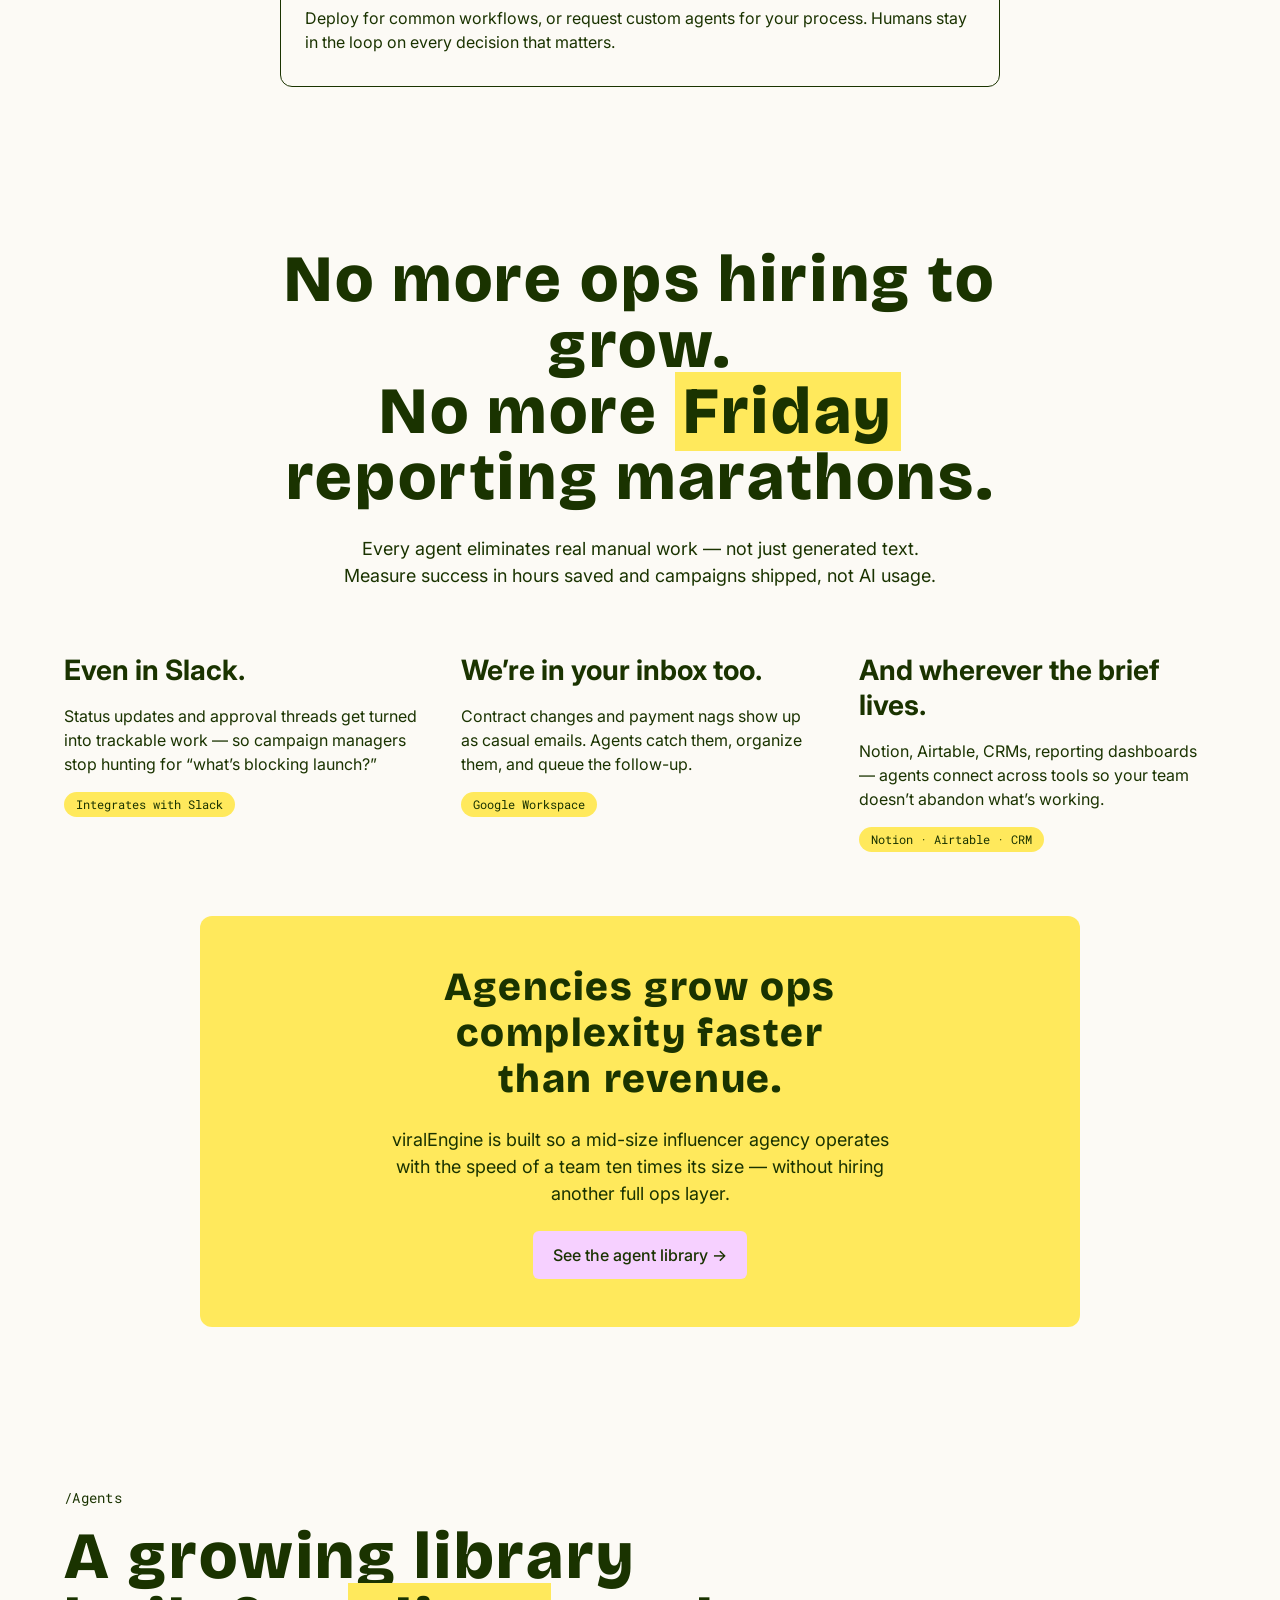
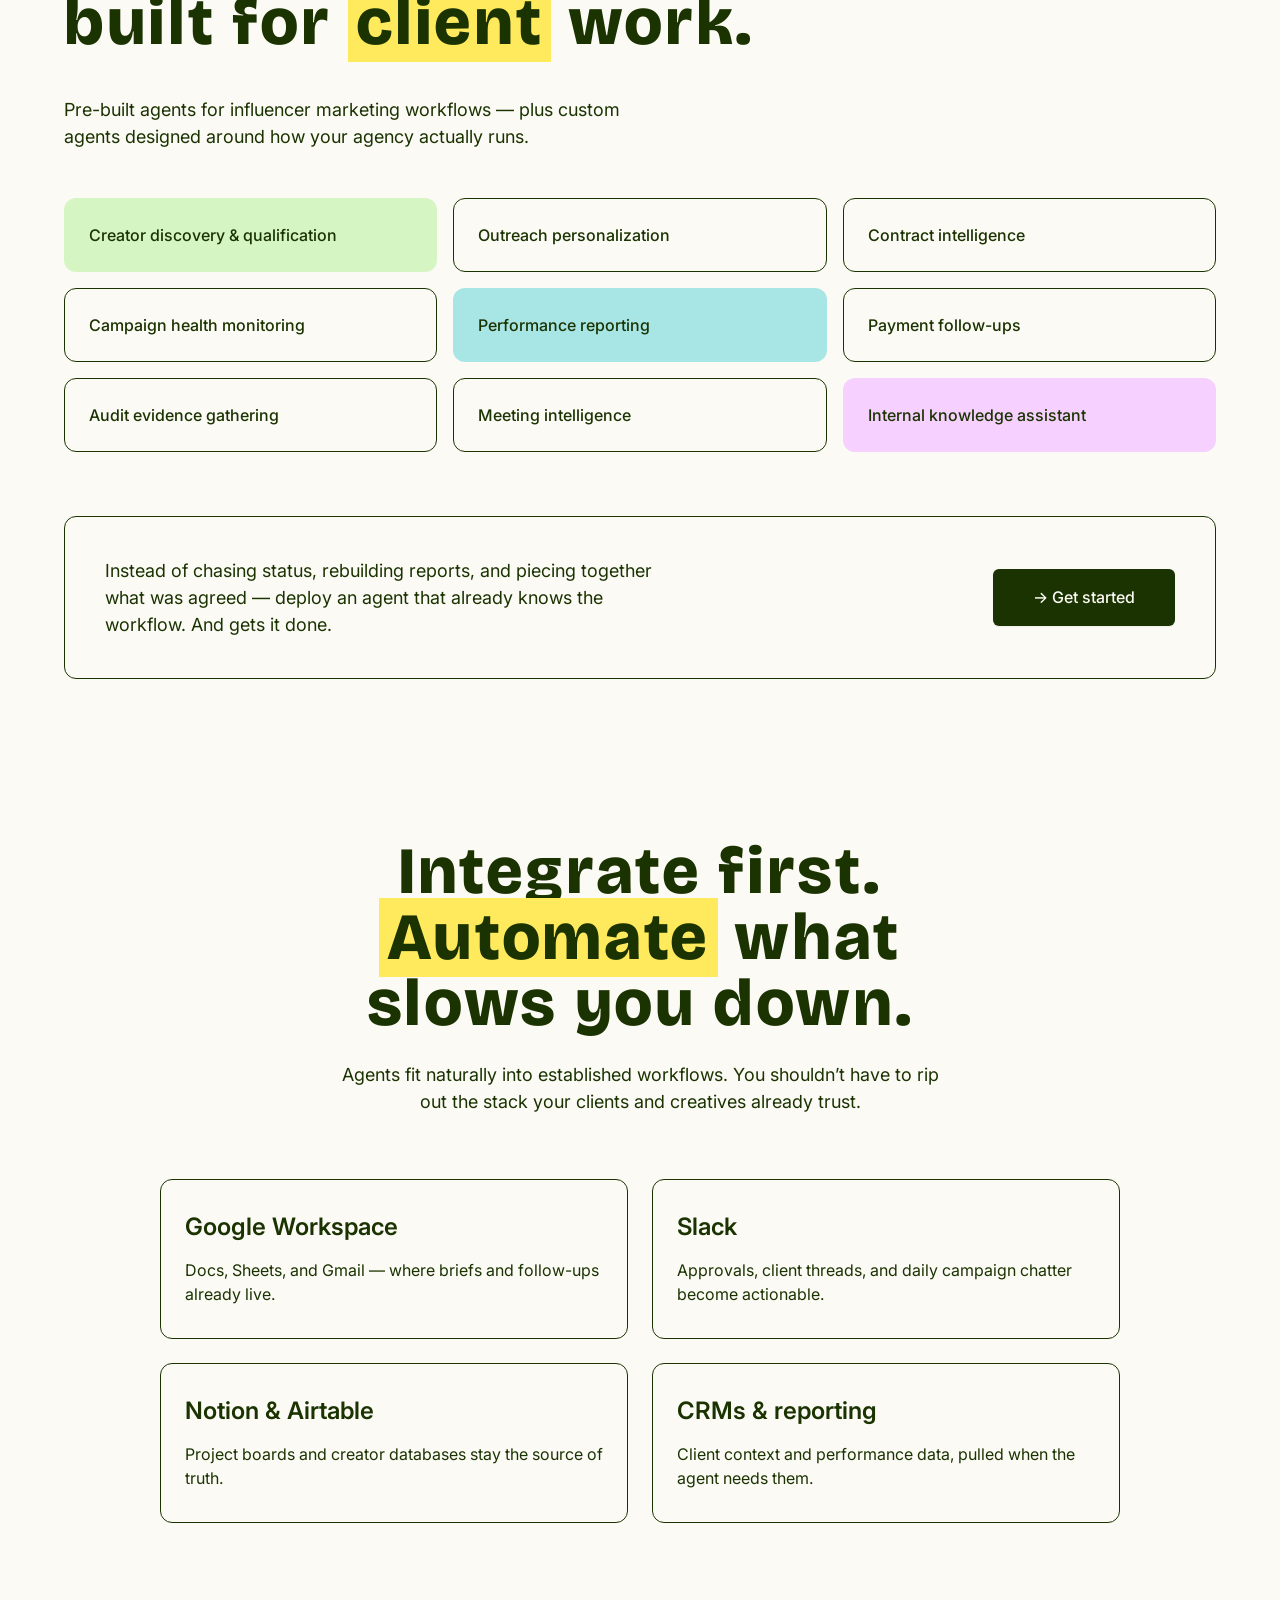
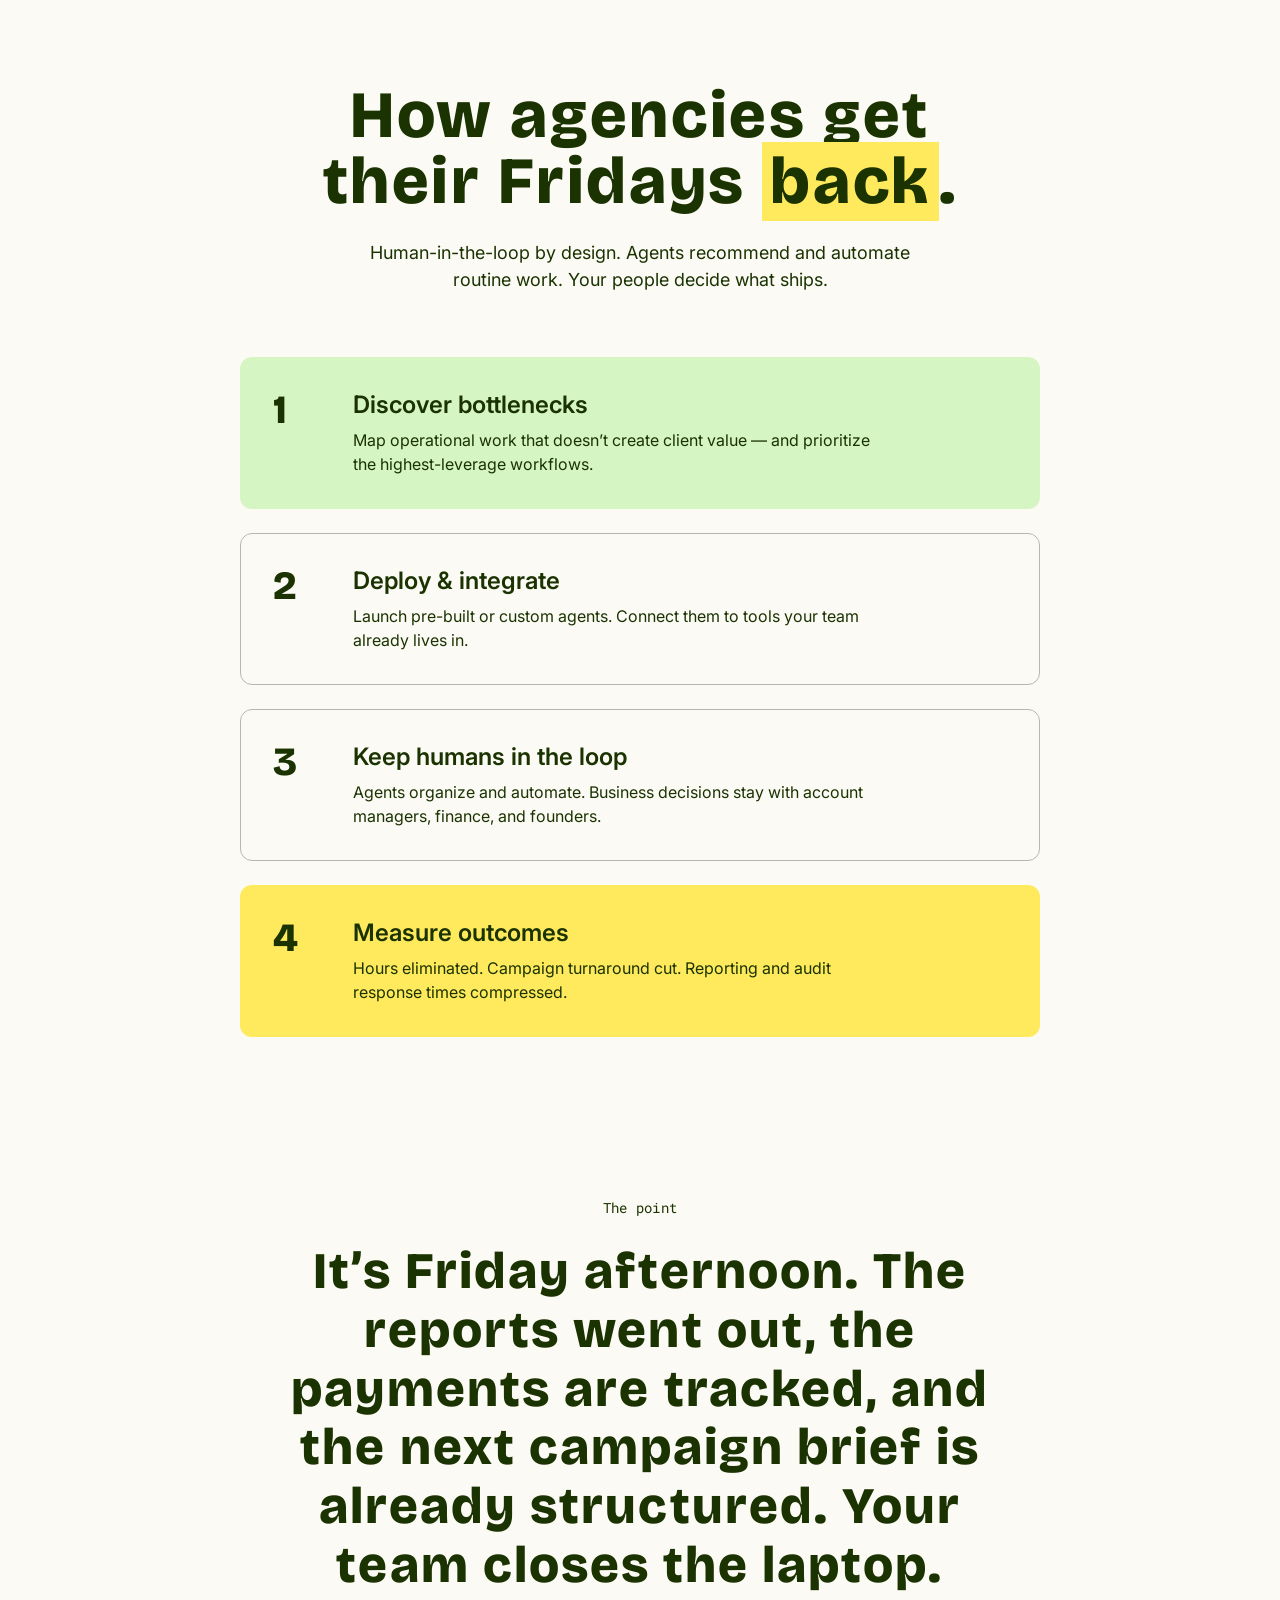
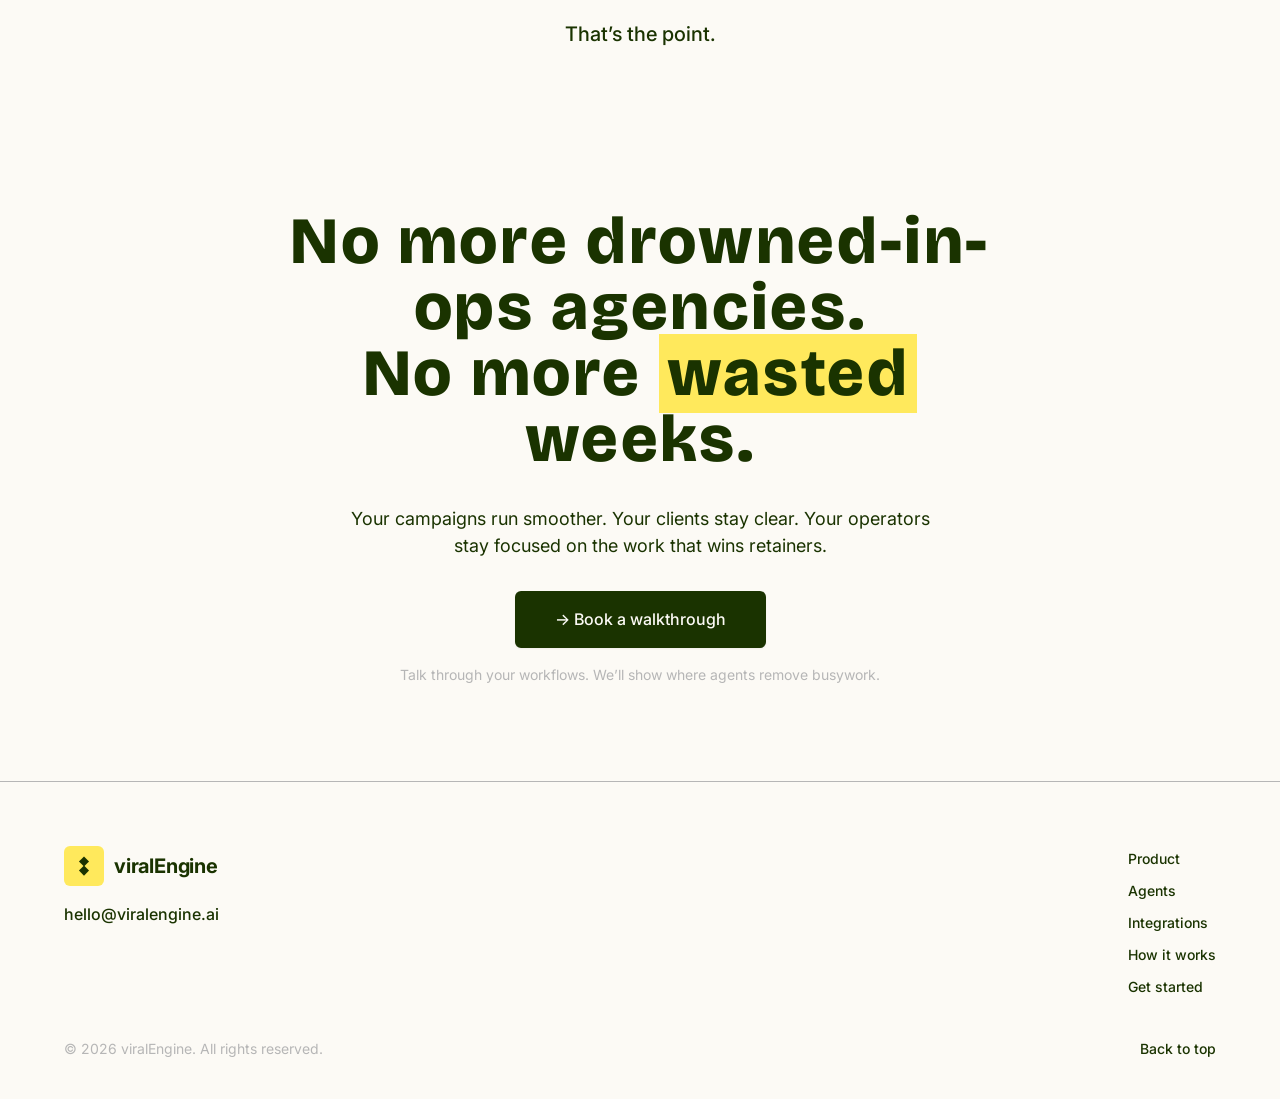
==== commit 8987f9c8: "Redesign landing page with SayBriefly sketchbook system. Apply DESIGN.md tokens, cream-grid canvas, " ====
--- a/index.html
+++ b/index.html
@@ -12,17 +12,34 @@
   <meta property="og:description" content="Operate with the speed of a team ten times your size. AI agents that automate agency ops so your people focus on strategy and creative.">
   <meta property="og:type" content="website">
 
+  <link rel="preconnect" href="https://fonts.googleapis.com">
+  <link rel="preconnect" href="https://fonts.gstatic.com" crossorigin>
+  <link href="https://fonts.googleapis.com/css2?family=Bricolage+Grotesque:opsz,wght@12..96,800&family=Inter:wght@300;400;500;600;700&family=Roboto+Mono:wght@400&display=swap" rel="stylesheet">
   <link rel="stylesheet" href="./index.css">
 </head>
 <body>
+  <div class="sketch-bg" aria-hidden="true">
+    <svg class="sketch sketch--tl" viewBox="0 0 200 200" fill="none">
+      <path d="M20 40c40-20 80 10 60 50s-70 30-40 70" stroke="currentColor" stroke-width="1.5"/>
+      <circle cx="140" cy="50" r="18" stroke="currentColor" stroke-width="1.5"/>
+      <path d="M150 120l30 40M180 120l-30 40" stroke="currentColor" stroke-width="1.5"/>
+    </svg>
+    <svg class="sketch sketch--br" viewBox="0 0 220 180" fill="none">
+      <path d="M10 90c30-50 90-60 120-20s40 90-20 100" stroke="currentColor" stroke-width="1.5"/>
+      <rect x="140" y="20" width="50" height="50" rx="4" stroke="currentColor" stroke-width="1.5"/>
+      <path d="M40 140h40M40 155h70" stroke="currentColor" stroke-width="1.5"/>
+    </svg>
+  </div>
 
   <header class="nav" id="main-header">
-    <div class="nav-inner">
-      <a href="#home" class="nav-logo logo-lockup logo-lockup--nav" id="nav-logo" aria-label="viralEngine Home">
-        <svg class="logo-mark" viewBox="0 0 24 24" aria-hidden="true" focusable="false">
-          <path d="M12 1.5L17.5 7L12 12.5L6.5 7Z" fill="currentColor"/>
-          <path d="M12 11.5L17.5 17L12 22.5L6.5 17Z" fill="currentColor"/>
-        </svg>
+    <div class="nav-shell">
+      <a href="#home" class="nav-logo" id="nav-logo" aria-label="viralEngine Home">
+        <span class="logo-mark" aria-hidden="true">
+          <svg viewBox="0 0 24 24" focusable="false">
+            <path d="M12 1.5L17.5 7L12 12.5L6.5 7Z" fill="currentColor"/>
+            <path d="M12 11.5L17.5 17L12 22.5L6.5 17Z" fill="currentColor"/>
+          </svg>
+        </span>
         <span class="logo-wordmark">viralEngine</span>
       </a>
 
@@ -30,17 +47,18 @@
         <ul class="nav-links" id="nav-menu">
           <li><a href="#product" id="link-product">Product</a></li>
           <li><a href="#agents" id="link-agents">Agents</a></li>
-          <li><a href="#process" id="link-process">Process</a></li>
-          <li><a href="#about" id="link-about">About</a></li>
+          <li><a href="#integrations" id="link-integrations">Integrations</a></li>
+          <li><a href="#process" id="link-process">How it works</a></li>
           <li class="nav-mobile-cta">
-            <a href="https://calendly.com/roopamg777/30min" target="_blank" rel="noopener noreferrer" class="btn-primary" id="btn-nav-cta-mobile">Get started</a>
+            <a href="https://calendly.com/roopamg777/30min" target="_blank" rel="noopener noreferrer" class="btn-primary btn-primary--compact" id="btn-nav-cta-mobile">→ Get started</a>
           </li>
         </ul>
       </nav>
 
       <div class="nav-actions">
-        <a href="https://calendly.com/roopamg777/30min" target="_blank" rel="noopener noreferrer" class="btn-ghost" id="btn-nav-cta">Get started</a>
-        <button class="mobile-toggle" id="mobile-menu-toggle" aria-label="Toggle Navigation Menu" aria-expanded="false">
+        <a href="mailto:hello@viralengine.ai" class="btn-outline" id="btn-nav-contact">Contact</a>
+        <a href="https://calendly.com/roopamg777/30min" target="_blank" rel="noopener noreferrer" class="btn-primary btn-primary--compact" id="btn-nav-cta">→ Get started</a>
+        <button class="mobile-toggle" id="mobile-menu-toggle" aria-label="Toggle Navigation Menu" aria-expanded="false" type="button">
           <span></span>
           <span></span>
         </button>
@@ -49,143 +67,176 @@
   </header>
 
   <main>
-    <!-- Hero + product (Programa homepage composition) -->
+    <!-- Hero -->
     <section class="hero" id="home">
-      <div class="hero-copy">
-        <p class="hero-brand logo-lockup" aria-label="viralEngine">
-          <svg class="logo-mark" viewBox="0 0 24 24" aria-hidden="true" focusable="false">
-            <path d="M12 1.5L17.5 7L12 12.5L6.5 7Z" fill="currentColor"/>
-            <path d="M12 11.5L17.5 17L12 22.5L6.5 17Z" fill="currentColor"/>
-          </svg>
-          <span class="logo-wordmark">viralEngine</span>
+      <div class="hero-inner">
+        <p class="tagline-badge">
+          <span class="tagline-badge__icon" aria-hidden="true">✦</span>
+          AI ops for influencer agencies
         </p>
-        <h1 class="hero-headline">
-          Run more campaigns. Not more busywork.
+
+        <h1 class="display-headline">
+          Run more <span class="highlight">campaigns</span>.<br>
+          Not more busywork.
         </h1>
+
         <p class="hero-sub">
-          AI agents that automate influencer agency operations — so your team spends time on strategy and creative, not spreadsheets.
+          viralEngine turns discovery, contracts, reporting, and payment follow-ups into AI agents — so your team spends time on strategy and creative, not spreadsheets.
         </p>
-        <div class="cta-row">
+
+        <div class="cta-stack">
           <a href="https://calendly.com/roopamg777/30min" target="_blank" rel="noopener noreferrer" class="btn-primary" id="btn-hero-cta">
-            Get started
+            → Book a walkthrough
           </a>
-          <a href="#product" class="btn-secondary" id="btn-hero-secondary">
-            See the product
+          <p class="reassurance">No deck. No pressure. Just your workflows.</p>
+        </div>
+      </div>
+    </section>
+
+    <!-- Product story -->
+    <section class="section" id="product">
+      <div class="container">
+        <div class="section-intro section-intro--center">
+          <h2 class="section-display">
+            Turn ops chaos into a <span class="highlight">locked</span> workflow.
+          </h2>
+          <p class="section-lead">
+            From brief to payout, every conversation and handoff becomes structured work your agents can monitor — so nothing slips, and nothing gets done twice.
+          </p>
+        </div>
+
+        <div class="story-stack">
+          <article class="sticky-card sticky-card--mint reveal">
+            <p class="mono-label">Before</p>
+            <h3 class="sticky-card__title">Fragmented tools. Manual copy-paste.</h3>
+            <p class="sticky-card__body">
+              Briefs in Notion. Creators in sheets. Contracts in email. Approvals in Slack. Reporting rebuilt from scratch every Friday.
+            </p>
+          </article>
+          <article class="sticky-card sticky-card--cream sticky-card--bordered reveal reveal-delay-1">
+            <p class="mono-label">After</p>
+            <h3 class="sticky-card__title">Agents across the stack you already use.</h3>
+            <p class="sticky-card__body">
+              Deploy for common workflows, or request custom agents for your process. Humans stay in the loop on every decision that matters.
+            </p>
+          </article>
+        </div>
+      </div>
+    </section>
+
+    <!-- Pain / outcomes -->
+    <section class="section section--tight" id="scope">
+      <div class="container">
+        <div class="section-intro section-intro--center">
+          <h2 class="section-display">
+            No more ops hiring to grow.<br>
+            No more <span class="highlight">Friday</span> reporting marathons.
+          </h2>
+          <p class="section-lead">
+            Every agent eliminates real manual work — not just generated text. Measure success in hours saved and campaigns shipped, not AI usage.
+          </p>
+        </div>
+
+        <div class="feature-row">
+          <article class="feature-block reveal">
+            <h3 class="feature-block__title">Even in Slack.</h3>
+            <p class="feature-block__body">
+              Status updates and approval threads get turned into trackable work — so campaign managers stop hunting for “what’s blocking launch?”
+            </p>
+            <span class="pill-tag">Integrates with Slack</span>
+          </article>
+          <article class="feature-block reveal reveal-delay-1">
+            <h3 class="feature-block__title">We’re in your inbox too.</h3>
+            <p class="feature-block__body">
+              Contract changes and payment nags show up as casual emails. Agents catch them, organize them, and queue the follow-up.
+            </p>
+            <span class="pill-tag">Google Workspace</span>
+          </article>
+          <article class="feature-block reveal reveal-delay-2">
+            <h3 class="feature-block__title">And wherever the brief lives.</h3>
+            <p class="feature-block__body">
+              Notion, Airtable, CRMs, reporting dashboards — agents connect across tools so your team doesn’t abandon what’s working.
+            </p>
+            <span class="pill-tag">Notion · Airtable · CRM</span>
+          </article>
+        </div>
+
+        <aside class="callout reveal" aria-label="Outcome callout">
+          <p class="callout__stat">Agencies grow ops complexity faster than revenue.</p>
+          <p class="callout__body">
+            viralEngine is built so a mid-size influencer agency operates with the speed of a team ten times its size — without hiring another full ops layer.
+          </p>
+          <a href="#agents" class="btn-pastel btn-pastel--blush">See the agent library →</a>
+        </aside>
+      </div>
+    </section>
+
+    <!-- Agent library -->
+    <section class="section" id="agents">
+      <div class="container">
+        <div class="agent-intro">
+          <p class="mono-label">/Agents</p>
+          <h2 class="section-display">
+            A growing library built for <span class="highlight">client</span> work.
+          </h2>
+          <p class="section-lead section-lead--left">
+            Pre-built agents for influencer marketing workflows — plus custom agents designed around how your agency actually runs.
+          </p>
+        </div>
+
+        <ul class="capability-list">
+          <li class="capability-item reveal">Creator discovery &amp; qualification</li>
+          <li class="capability-item reveal reveal-delay-1">Outreach personalization</li>
+          <li class="capability-item reveal reveal-delay-2">Contract intelligence</li>
+          <li class="capability-item reveal">Campaign health monitoring</li>
+          <li class="capability-item reveal reveal-delay-1">Performance reporting</li>
+          <li class="capability-item reveal reveal-delay-2">Payment follow-ups</li>
+          <li class="capability-item reveal">Audit evidence gathering</li>
+          <li class="capability-item reveal reveal-delay-1">Meeting intelligence</li>
+          <li class="capability-item reveal reveal-delay-2">Internal knowledge assistant</li>
+        </ul>
+
+        <div class="agent-strip reveal">
+          <p class="agent-strip__text">
+            Instead of chasing status, rebuilding reports, and piecing together what was agreed — deploy an agent that already knows the workflow. And gets it done.
+          </p>
+          <a href="https://calendly.com/roopamg777/30min" target="_blank" rel="noopener noreferrer" class="btn-primary" id="btn-agents-cta">
+            → Get started
           </a>
         </div>
       </div>
-
-      <div class="hero-product" id="product" aria-label="Product overview">
-        <div class="stage-frame">
-          <div class="stage-header">
-            <h2 class="stage-title">Agency operations workspace</h2>
-            <span class="stage-meta">Live agents</span>
-          </div>
-
-          <div class="stage-panels">
-            <div class="stage-panel">
-              <div class="panel-label">Agent library</div>
-              <div class="agent-row">
-                <span class="agent-row-name">Creator Discovery Agent</span>
-                <span class="agent-row-status">Running</span>
-              </div>
-              <div class="agent-row">
-                <span class="agent-row-name">Contract Intelligence Agent</span>
-                <span class="agent-row-status">Running</span>
-              </div>
-              <div class="agent-row">
-                <span class="agent-row-name">Campaign Health Monitor</span>
-                <span class="agent-row-status">Watching</span>
-              </div>
-              <div class="agent-row">
-                <span class="agent-row-name">Reporting Agent</span>
-                <span class="agent-row-status">Scheduled</span>
-              </div>
-              <div class="agent-row">
-                <span class="agent-row-name">Payment Follow-up Agent</span>
-                <span class="agent-row-status">Queued</span>
-              </div>
-            </div>
-
-            <div class="stage-panel">
-              <div class="panel-label">Campaign health</div>
-              <div class="metric-grid">
-                <div class="metric-item">
-                  <div class="metric-value">12</div>
-                  <div class="metric-label">Active campaigns</div>
-                </div>
-                <div class="metric-item">
-                  <div class="metric-value">38h</div>
-                  <div class="metric-label">Ops work automated this week</div>
-                </div>
-                <div class="metric-item">
-                  <div class="metric-value">94%</div>
-                  <div class="metric-label">Approvals on schedule</div>
-                </div>
-              </div>
-            </div>
-          </div>
-
-          <div class="workflow-strip" aria-hidden="true">
-            <span class="workflow-node">Brief</span>
-            <span class="workflow-arrow">→</span>
-            <span class="workflow-node">Discovery</span>
-            <span class="workflow-arrow">→</span>
-            <span class="workflow-node">AI agents</span>
-            <span class="workflow-arrow">→</span>
-            <span class="workflow-node">Approvals</span>
-            <span class="workflow-arrow">→</span>
-            <span class="workflow-node">Report</span>
-          </div>
-        </div>
-      </div>
-    </section>
-
-    <!-- Agents feature grid -->
-    <section class="section" id="agents">
+    </section>
+
+    <!-- Integrations -->
+    <section class="section section--tight" id="integrations">
       <div class="container">
         <div class="section-intro section-intro--center">
-          <h2 class="section-heading">
-            Built for agency operators
-          </h2>
-          <p class="section-sub">
-            Specialized agents for every influencer marketing workflow — from discovery to payment.
-          </p>
-          <div class="cta-row">
-            <a href="https://calendly.com/roopamg777/30min" target="_blank" rel="noopener noreferrer" class="btn-primary" id="btn-agents-cta">
-              Get started
-            </a>
-            <a href="#process" class="btn-secondary" id="btn-agents-secondary">
-              How it works
-            </a>
-          </div>
-        </div>
-
-        <div class="card-grid card-grid--agents">
-          <article class="info-card reveal">
-            <h3 class="info-card-title">Creator Discovery</h3>
-            <p class="info-card-body">Qualify creators against brief criteria across your existing lists and tools.</p>
-          </article>
-          <article class="info-card reveal reveal-delay-1">
-            <h3 class="info-card-title">Outreach Personalization</h3>
-            <p class="info-card-body">Draft personalized outreach at scale — final sends stay with account managers.</p>
-          </article>
-          <article class="info-card reveal reveal-delay-2">
-            <h3 class="info-card-title">Contract Intelligence</h3>
-            <p class="info-card-body">Extract terms, flag gaps, and keep contract status from blocking launch.</p>
-          </article>
-          <article class="info-card reveal reveal-delay-3">
-            <h3 class="info-card-title">Reporting</h3>
-            <p class="info-card-body">Assemble performance reporting from fragmented sources in hours, not days.</p>
-          </article>
-          <article class="info-card reveal">
-            <h3 class="info-card-title">Payment Follow-up</h3>
-            <p class="info-card-body">Track outstanding payments and nudge follow-ups across inboxes.</p>
-          </article>
-          <article class="info-card reveal reveal-delay-1">
-            <h3 class="info-card-title">Audit Evidence</h3>
-            <p class="info-card-body">Gather enterprise audit documentation from campaign systems on demand.</p>
-          </article>
+          <h2 class="section-display">
+            Integrate first.<br>
+            <span class="highlight">Automate</span> what slows you down.
+          </h2>
+          <p class="section-lead">
+            Agents fit naturally into established workflows. You shouldn’t have to rip out the stack your clients and creatives already trust.
+          </p>
+        </div>
+
+        <div class="integration-grid">
+          <div class="sticky-card sticky-card--cream sticky-card--bordered reveal">
+            <h3 class="sticky-card__title">Google Workspace</h3>
+            <p class="sticky-card__body">Docs, Sheets, and Gmail — where briefs and follow-ups already live.</p>
+          </div>
+          <div class="sticky-card sticky-card--cream sticky-card--bordered reveal reveal-delay-1">
+            <h3 class="sticky-card__title">Slack</h3>
+            <p class="sticky-card__body">Approvals, client threads, and daily campaign chatter become actionable.</p>
+          </div>
+          <div class="sticky-card sticky-card--cream sticky-card--bordered reveal reveal-delay-2">
+            <h3 class="sticky-card__title">Notion &amp; Airtable</h3>
+            <p class="sticky-card__body">Project boards and creator databases stay the source of truth.</p>
+          </div>
+          <div class="sticky-card sticky-card--cream sticky-card--bordered reveal reveal-delay-3">
+            <h3 class="sticky-card__title">CRMs &amp; reporting</h3>
+            <p class="sticky-card__body">Client context and performance data, pulled when the agent needs them.</p>
+          </div>
         </div>
       </div>
     </section>
@@ -194,71 +245,76 @@
     <section class="section" id="process">
       <div class="container">
         <div class="section-intro section-intro--center">
-          <h2 class="section-heading">
-            Integrate first. Automate what slows you down.
-          </h2>
-          <p class="section-sub">
-            Agents work across Slack, Google Workspace, Notion, Airtable, CRMs, and reporting systems — with humans deciding what ships.
-          </p>
-        </div>
-
-        <div class="card-grid card-grid--process">
-          <article class="info-card reveal">
-            <span class="info-card-step">1.</span>
-            <h3 class="info-card-title">Discover bottlenecks</h3>
-            <p class="info-card-body">Map operational work that doesn't create client value — and prioritize the highest-leverage workflows.</p>
-          </article>
-          <article class="info-card reveal reveal-delay-1">
-            <span class="info-card-step">2.</span>
-            <h3 class="info-card-title">Deploy &amp; integrate</h3>
-            <p class="info-card-body">Launch pre-built or custom agents. Connect them to tools your team already lives in.</p>
-          </article>
-          <article class="info-card reveal reveal-delay-2">
-            <span class="info-card-step">3.</span>
-            <h3 class="info-card-title">Keep humans in the loop</h3>
-            <p class="info-card-body">Agents recommend and automate routine tasks. Business decisions stay with your people.</p>
-          </article>
-          <article class="info-card reveal reveal-delay-3">
-            <span class="info-card-step">4.</span>
-            <h3 class="info-card-title">Measure outcomes</h3>
-            <p class="info-card-body">Success is hours eliminated and faster turnaround — not AI usage for its own sake.</p>
-          </article>
-        </div>
-      </div>
-    </section>
-
-    <!-- Proof -->
-    <section class="section section--proof" id="about">
-      <div class="container">
-        <div class="proof-banner reveal">
-          <blockquote class="quote-text">
-            Agencies shouldn't hire more ops staff to grow. They should run more campaigns with the same team — by removing the work that never reaches the client.
+          <h2 class="section-display">
+            How agencies get their Fridays <span class="highlight">back</span>.
+          </h2>
+          <p class="section-lead">
+            Human-in-the-loop by design. Agents recommend and automate routine work. Your people decide what ships.
+          </p>
+        </div>
+
+        <ol class="process-list">
+          <li class="process-step reveal">
+            <span class="process-step__num" aria-hidden="true">1</span>
+            <div>
+              <h3 class="process-step__title">Discover bottlenecks</h3>
+              <p class="process-step__body">Map operational work that doesn’t create client value — and prioritize the highest-leverage workflows.</p>
+            </div>
+          </li>
+          <li class="process-step reveal reveal-delay-1">
+            <span class="process-step__num" aria-hidden="true">2</span>
+            <div>
+              <h3 class="process-step__title">Deploy &amp; integrate</h3>
+              <p class="process-step__body">Launch pre-built or custom agents. Connect them to tools your team already lives in.</p>
+            </div>
+          </li>
+          <li class="process-step reveal reveal-delay-2">
+            <span class="process-step__num" aria-hidden="true">3</span>
+            <div>
+              <h3 class="process-step__title">Keep humans in the loop</h3>
+              <p class="process-step__body">Agents organize and automate. Business decisions stay with account managers, finance, and founders.</p>
+            </div>
+          </li>
+          <li class="process-step reveal reveal-delay-3">
+            <span class="process-step__num" aria-hidden="true">4</span>
+            <div>
+              <h3 class="process-step__title">Measure outcomes</h3>
+              <p class="process-step__body">Hours eliminated. Campaign turnaround cut. Reporting and audit response times compressed.</p>
+            </div>
+          </li>
+        </ol>
+      </div>
+    </section>
+
+    <!-- Closing line -->
+    <section class="section section--tight" id="about">
+      <div class="container">
+        <div class="closing-panel reveal">
+          <p class="closing-panel__eyebrow mono-label">The point</p>
+          <blockquote class="closing-panel__quote">
+            It’s Friday afternoon. The reports went out, the payments are tracked, and the next campaign brief is already structured. Your team closes the laptop.
           </blockquote>
-          <div class="proof-meta">
-            <span class="attr-name">Built for agency operators</span>
-            <span class="attr-role">Account managers · Campaign managers · Finance · Founders</span>
-          </div>
+          <p class="closing-panel__punch">That’s the point.</p>
         </div>
       </div>
     </section>
 
     <!-- Final CTA -->
     <section class="section" id="cta">
-      <div class="container">
-        <div class="final-cta-panel">
-          <h2 class="section-heading">
-            Operate like a team ten times your size
-          </h2>
-          <p class="section-sub">
-            Talk through your agency workflows. We'll show where AI agents remove busywork — and where people stay in control.
-          </p>
-          <div class="cta-row">
+      <div class="container container--narrow">
+        <div class="final-cta">
+          <h2 class="section-display">
+            No more drowned-in-ops agencies.<br>
+            No more <span class="highlight">wasted</span> weeks.
+          </h2>
+          <p class="section-lead">
+            Your campaigns run smoother. Your clients stay clear. Your operators stay focused on the work that wins retainers.
+          </p>
+          <div class="cta-stack">
             <a href="https://calendly.com/roopamg777/30min" target="_blank" rel="noopener noreferrer" class="btn-primary" id="btn-cta-main">
-              Get started
+              → Book a walkthrough
             </a>
-            <a href="mailto:hello@viralengine.ai" class="btn-secondary" id="btn-cta-secondary">
-              Contact us
-            </a>
+            <p class="reassurance">Talk through your workflows. We’ll show where agents remove busywork.</p>
           </div>
         </div>
       </div>
@@ -268,26 +324,28 @@
   <footer class="footer" id="footer">
     <div class="footer-inner">
       <div class="footer-top">
-        <div class="footer-brand-block">
-          <div class="logo-lockup logo-lockup--nav">
-            <svg class="logo-mark" viewBox="0 0 24 24" aria-hidden="true" focusable="false">
-              <path d="M12 1.5L17.5 7L12 12.5L6.5 7Z" fill="currentColor"/>
-              <path d="M12 11.5L17.5 17L12 22.5L6.5 17Z" fill="currentColor"/>
-            </svg>
+        <div class="footer-brand">
+          <a href="#home" class="nav-logo" aria-label="viralEngine Home">
+            <span class="logo-mark" aria-hidden="true">
+              <svg viewBox="0 0 24 24" focusable="false">
+                <path d="M12 1.5L17.5 7L12 12.5L6.5 7Z" fill="currentColor"/>
+                <path d="M12 11.5L17.5 17L12 22.5L6.5 17Z" fill="currentColor"/>
+              </svg>
+            </span>
             <span class="logo-wordmark">viralEngine</span>
-          </div>
+          </a>
           <a href="mailto:hello@viralengine.ai" class="footer-email" id="footer-email">hello@viralengine.ai</a>
         </div>
         <ul class="footer-links">
-          <li><a href="#home">Overview</a></li>
           <li><a href="#product">Product</a></li>
           <li><a href="#agents">Agents</a></li>
-          <li><a href="#process">Process</a></li>
-          <li><a href="#about">About</a></li>
+          <li><a href="#integrations">Integrations</a></li>
+          <li><a href="#process">How it works</a></li>
+          <li><a href="https://calendly.com/roopamg777/30min" target="_blank" rel="noopener noreferrer">Get started</a></li>
         </ul>
       </div>
       <div class="footer-bottom">
-        <span class="footer-copy">© 2026 viralEngine. All Rights Reserved.</span>
+        <span class="footer-copy">© 2026 viralEngine. All rights reserved.</span>
         <a href="#home" class="footer-back" id="footer-back-top">Back to top</a>
       </div>
     </div>
--- a/index.css
+++ b/index.css
@@ -1,70 +1,99 @@
 /*
- * viralEngine — Programa design system
- * Paper white, ink black, fog gray, highlighter yellow
+ * viralEngine — Say Briefly design system
+ * Cream paper sketchbook · forest ink · highlighter yellow
  */
-
-@import url('https://fonts.googleapis.com/css2?family=Inter:wght@400;500&display=swap');
 
 :root {
   /* Colors */
-  --color-ink-black: #1a1a1a;
-  --color-paper-white: #ffffff;
-  --color-fog-gray: #f4f4f4;
-  --color-ash-gray: #a3a3a3;
-  --color-highlighter-yellow: #fbff2b;
+  --color-forest-ink: #1a3300;
+  --color-highlighter-yellow: #ffe95c;
+  --color-cream-paper: #fcfaf5;
+  --color-pencil-gray: #b6b6b6;
+  --color-whisper-gray: #f1f1f1;
+  --color-sticky-note-teal: #a8e5e5;
+  --color-sticky-note-mint: #d5f5c2;
+  --color-sticky-note-blush: #f6d0ff;
+  --color-terracotta: #cb5521;
 
   /* Typography — Font Families */
-  --font-neue-haas-grotesk-text: 'Inter', ui-sans-serif, system-ui, -apple-system, BlinkMacSystemFont, "Segoe UI", Roboto, sans-serif;
+  --font-bricolage-grotesque: 'Bricolage Grotesque', ui-sans-serif, system-ui, sans-serif;
+  --font-inter: 'Inter', ui-sans-serif, system-ui, sans-serif;
+  --font-roboto-mono: 'Roboto Mono', ui-monospace, SFMono-Regular, Menlo, Consolas, monospace;
 
   /* Typography — Scale */
+  --text-micro: 11px;
+  --leading-micro: 1.3;
   --text-caption: 14px;
-  --leading-caption: 1.4;
-  --tracking-caption: -0.42px;
+  --leading-caption: 1.5;
   --text-body-sm: 16px;
-  --leading-body-sm: 1.4;
-  --tracking-body-sm: -0.48px;
-  --text-subheading: 20px;
-  --leading-subheading: 1.4;
-  --tracking-subheading: -0.6px;
-  --text-heading-sm: 24px;
-  --leading-heading-sm: 1.2;
-  --tracking-heading-sm: -0.72px;
-  --text-heading: 42px;
-  --leading-heading: 1.1;
-  --tracking-heading: -1.26px;
-
-  /* Typography — Weights */
+  --leading-body-sm: 1.5;
+  --text-body: 18px;
+  --leading-body: 1.5;
+  --text-body-lg: 20px;
+  --leading-body-lg: 1.38;
+  --text-subheading: 28px;
+  --leading-subheading: 1.25;
+  --text-heading-sm: 40px;
+  --leading-heading-sm: 1.1;
+  --text-heading: 55px;
+  --leading-heading: 1;
+  --tracking-heading: 2.2px;
+  --text-heading-lg: 66px;
+  --leading-heading-lg: 1;
+  --tracking-heading-lg: 3.3px;
+  --text-display: 90px;
+  --leading-display: 1;
+  --tracking-display: 4.5px;
+
+  /* Weights */
+  --font-weight-light: 300;
   --font-weight-regular: 400;
   --font-weight-medium: 500;
+  --font-weight-semibold: 600;
+  --font-weight-bold: 700;
+  --font-weight-extrabold: 800;
 
   /* Spacing */
-  --spacing-unit: 6px;
-  --spacing-6: 6px;
-  --spacing-12: 12px;
+  --spacing-unit: 8px;
+  --spacing-8: 8px;
+  --spacing-16: 16px;
   --spacing-24: 24px;
-  --spacing-36: 36px;
+  --spacing-32: 32px;
+  --spacing-40: 40px;
   --spacing-48: 48px;
+  --spacing-56: 56px;
+  --spacing-64: 64px;
+  --spacing-80: 80px;
   --spacing-96: 96px;
+  --spacing-120: 120px;
 
   /* Layout */
   --page-max-width: 1200px;
-  --section-gap: 96px;
-  --card-padding: 16px;
-  --element-gap: 12px;
-  --content-inset: 111px;
-
-  /* Border Radius */
-  --radius-lg: 10px;
+  --section-gap: 64px;
+  --card-padding: 24px;
+  --element-gap: 16px;
+
+  /* Radii */
+  --radius-md: 6px;
+  --radius-xl: 12px;
   --radius-2xl: 16px;
-  --radius-nav: 10px;
-  --radius-cards: 16px;
-  --radius-inputs: 10px;
-  --radius-buttons: 10px;
+  --radius-full: 9999px;
+  --radius-nav: 16px;
+  --radius-tags: 9999px;
+  --radius-cards: 12px;
+  --radius-buttons: 6px;
+
+  /* Shadows */
+  --shadow-subtle: rgba(0, 0, 0, 0.05) 0px 1px 2px 0px;
+  --shadow-subtle-2: rgba(0, 0, 0, 0.1) 0px 1px 3px 0px, rgba(0, 0, 0, 0.1) 0px 1px 2px -1px;
+  --shadow-xl: rgba(255, 235, 90, 0.01) 0px 527px 211px 0px, rgba(255, 235, 90, 0.05) 0px 297px 178px 0px, rgba(255, 235, 90, 0.09) 0px 132px 132px 0px, rgba(255, 235, 90, 0.1) 0px 33px 72px 0px;
 
   /* Surfaces */
-  --surface-canvas: #ffffff;
-  --surface-fog-card: #f4f4f4;
-  --surface-accent-fill: #fbff2b;
+  --surface-cream-paper: #fcfaf5;
+  --surface-sticky-note-mint: #d5f5c2;
+  --surface-highlighter-yellow: #ffe95c;
+  --surface-sticky-note-blush: #f6d0ff;
+  --surface-sticky-note-teal: #a8e5e5;
 
   /* Motion */
   --ease-out: cubic-bezier(0.16, 1, 0.3, 1);
@@ -80,25 +109,26 @@
 html {
   scroll-behavior: smooth;
   font-size: 16px;
-  color: var(--color-ink-black);
-  font-family: var(--font-neue-haas-grotesk-text);
+  color: var(--color-forest-ink);
+  font-family: var(--font-inter);
   -webkit-font-smoothing: antialiased;
   -moz-osx-font-smoothing: grayscale;
   overflow-x: hidden;
-  background-color: var(--surface-canvas);
+  background-color: var(--color-cream-paper);
   background-image:
-    linear-gradient(to right, rgba(26, 26, 26, 0.08) 1px, transparent 1px),
-    linear-gradient(to bottom, rgba(26, 26, 26, 0.08) 1px, transparent 1px);
+    linear-gradient(to right, rgba(26, 51, 0, 0.07) 1px, transparent 1px),
+    linear-gradient(to bottom, rgba(26, 51, 0, 0.07) 1px, transparent 1px);
   background-size: 48px 48px;
   background-attachment: fixed;
 }
 
 body {
   overflow-x: hidden;
-  line-height: var(--leading-body-sm);
-  letter-spacing: var(--tracking-body-sm);
+  line-height: var(--leading-body);
   background: transparent;
   font-weight: var(--font-weight-regular);
+  min-height: 100vh;
+  position: relative;
 }
 
 img {
@@ -111,15 +141,56 @@
   color: inherit;
 }
 
-ul {
+ul, ol {
   list-style: none;
 }
 
 button {
-  font-family: var(--font-neue-haas-grotesk-text);
+  font-family: var(--font-inter);
   cursor: pointer;
   border: none;
   background: none;
+}
+
+/* ===== SKETCH ATMOSPHERE ===== */
+.sketch-bg {
+  pointer-events: none;
+  position: fixed;
+  inset: 0;
+  z-index: 0;
+  overflow: hidden;
+}
+
+.sketch {
+  position: absolute;
+  color: var(--color-forest-ink);
+  opacity: 0.12;
+  width: min(280px, 40vw);
+}
+
+.sketch--tl {
+  top: 8%;
+  left: -2%;
+  animation: sketch-drift 18s ease-in-out infinite alternate;
+}
+
+.sketch--br {
+  bottom: 12%;
+  right: -4%;
+  width: min(320px, 45vw);
+  animation: sketch-drift 22s ease-in-out infinite alternate-reverse;
+}
+
+@keyframes sketch-drift {
+  from { transform: translate(0, 0) rotate(0deg); }
+  to { transform: translate(12px, -18px) rotate(2deg); }
+}
+
+.nav,
+main,
+.footer {
+  position: relative;
+  z-index: 1;
 }
 
 /* ===== LAYOUT ===== */
@@ -127,16 +198,24 @@
   width: 100%;
   max-width: var(--page-max-width);
   margin: 0 auto;
-  padding: 0 var(--content-inset);
+  padding: 0 var(--spacing-24);
+}
+
+.container--narrow {
+  max-width: 820px;
 }
 
 .section {
-  padding: var(--section-gap) 0;
+  padding: var(--spacing-96) 0;
+}
+
+.section--tight {
+  padding: var(--spacing-64) 0;
 }
 
 .section-intro {
-  max-width: 640px;
-  margin: 0 0 var(--spacing-48);
+  max-width: 720px;
+  margin: 0 0 var(--spacing-64);
 }
 
 .section-intro--center {
@@ -145,30 +224,46 @@
   text-align: center;
 }
 
-.section-intro--center .section-sub {
+.section-intro--center .section-lead {
   margin-left: auto;
   margin-right: auto;
 }
 
-.section-intro--center .cta-row {
-  margin-top: var(--spacing-36);
-}
-
-.section-heading {
-  font-size: var(--text-heading);
-  font-weight: var(--font-weight-medium);
-  line-height: var(--leading-heading);
-  letter-spacing: var(--tracking-heading);
-  color: var(--color-ink-black);
-}
-
-.section-sub {
+.section-display {
+  font-family: var(--font-bricolage-grotesque);
+  font-weight: var(--font-weight-extrabold);
+  font-size: clamp(36px, 5.5vw, var(--text-heading-lg));
+  line-height: var(--leading-heading-lg);
+  letter-spacing: 0.04em;
+  color: var(--color-forest-ink);
+}
+
+.section-lead {
   margin-top: var(--spacing-24);
-  font-size: var(--text-body-sm);
-  line-height: var(--leading-body-sm);
-  letter-spacing: var(--tracking-body-sm);
-  color: var(--color-ink-black);
-  max-width: 48ch;
+  font-size: var(--text-body);
+  line-height: var(--leading-body);
+  color: var(--color-forest-ink);
+  max-width: 600px;
+}
+
+.section-lead--left {
+  margin-left: 0;
+  text-align: left;
+}
+
+.highlight {
+  background-color: var(--color-highlighter-yellow);
+  box-decoration-break: clone;
+  -webkit-box-decoration-break: clone;
+  padding: 0 0.12em;
+}
+
+.mono-label {
+  font-family: var(--font-roboto-mono);
+  font-size: var(--text-caption);
+  line-height: var(--leading-caption);
+  color: var(--color-forest-ink);
+  letter-spacing: 0.02em;
 }
 
 /* ===== BUTTONS ===== */
@@ -176,114 +271,132 @@
   display: inline-flex;
   align-items: center;
   justify-content: center;
-  gap: var(--element-gap);
-  padding: 8px 12px;
+  gap: 8px;
+  padding: 19px 40px;
+  background: var(--color-forest-ink);
+  color: var(--color-cream-paper);
+  border: none;
+  border-radius: var(--radius-buttons);
+  font-family: var(--font-inter);
+  font-size: var(--text-body-sm);
+  font-weight: var(--font-weight-medium);
+  line-height: 1.2;
+  box-shadow: var(--shadow-subtle);
+  transition: transform 0.2s var(--ease-out), box-shadow 0.2s var(--ease-out);
+}
+
+.btn-primary:hover {
+  transform: translateY(-1px);
+  box-shadow: var(--shadow-subtle-2);
+}
+
+.btn-primary:focus-visible {
+  outline: 2px solid var(--color-forest-ink);
+  outline-offset: 3px;
+}
+
+.btn-primary--compact {
+  padding: 8px 16px;
+  font-size: var(--text-caption);
+}
+
+.btn-outline {
+  display: inline-flex;
+  align-items: center;
+  justify-content: center;
+  padding: 8px 16px;
+  background: transparent;
+  color: var(--color-forest-ink);
+  border: 1px solid var(--color-forest-ink);
+  border-radius: var(--radius-buttons);
+  font-family: var(--font-inter);
+  font-size: var(--text-caption);
+  font-weight: var(--font-weight-medium);
+  line-height: 1.2;
+  transition: background 0.2s var(--ease-out);
+}
+
+.btn-outline:hover {
+  background: rgba(26, 51, 0, 0.04);
+}
+
+.btn-outline:focus-visible {
+  outline: 2px solid var(--color-forest-ink);
+  outline-offset: 3px;
+}
+
+.btn-pastel {
+  display: inline-flex;
+  align-items: center;
+  justify-content: center;
+  padding: 12px 20px;
+  border-radius: var(--radius-buttons);
+  font-family: var(--font-inter);
+  font-size: var(--text-body-sm);
+  font-weight: var(--font-weight-medium);
+  color: var(--color-forest-ink);
+  transition: transform 0.2s var(--ease-out);
+}
+
+.btn-pastel:hover {
+  transform: translateY(-1px);
+}
+
+.btn-pastel--blush {
+  background: var(--color-sticky-note-blush);
+}
+
+.btn-pastel:focus-visible {
+  outline: 2px solid var(--color-forest-ink);
+  outline-offset: 3px;
+}
+
+.cta-stack {
+  display: flex;
+  flex-direction: column;
+  align-items: center;
+  gap: var(--spacing-16);
+}
+
+.reassurance {
+  font-size: var(--text-caption);
+  line-height: var(--leading-caption);
+  color: var(--color-pencil-gray);
+}
+
+/* ===== LOGO ===== */
+.nav-logo {
+  display: inline-flex;
+  align-items: center;
+  gap: 10px;
+  color: var(--color-forest-ink);
+  flex-shrink: 0;
+}
+
+.logo-mark {
+  width: 40px;
+  height: 40px;
   background: var(--color-highlighter-yellow);
-  color: var(--color-ink-black);
-  border: 1px solid var(--color-ink-black);
-  border-radius: var(--radius-buttons);
-  font-family: var(--font-neue-haas-grotesk-text);
-  font-size: var(--text-body-sm);
-  font-weight: var(--font-weight-regular);
-  letter-spacing: var(--tracking-body-sm);
-  line-height: var(--leading-body-sm);
-  transition: opacity 0.2s var(--ease-out);
-}
-
-.btn-primary:hover {
-  opacity: 0.88;
-}
-
-.btn-primary:focus-visible {
-  outline: 2px solid var(--color-ink-black);
-  outline-offset: 3px;
-}
-
-.btn-ghost {
+  border-radius: 6px;
   display: inline-flex;
   align-items: center;
   justify-content: center;
-  padding: 8px 0;
-  background: none;
-  border: none;
-  color: var(--color-ink-black);
-  font-family: var(--font-neue-haas-grotesk-text);
-  font-size: var(--text-body-sm);
-  font-weight: var(--font-weight-regular);
-  letter-spacing: var(--tracking-body-sm);
-  line-height: var(--leading-body-sm);
-}
-
-.btn-ghost:hover {
-  opacity: 0.7;
-}
-
-.btn-ghost:focus-visible {
-  outline: 2px solid var(--color-ink-black);
-  outline-offset: 3px;
-}
-
-.btn-secondary {
-  display: inline-flex;
-  align-items: center;
-  justify-content: center;
-  gap: var(--element-gap);
-  padding: 8px 12px;
-  background: var(--color-paper-white);
-  color: var(--color-ink-black);
-  border: 1px solid var(--color-ink-black);
-  border-radius: var(--radius-buttons);
-  font-family: var(--font-neue-haas-grotesk-text);
-  font-size: var(--text-body-sm);
-  font-weight: var(--font-weight-regular);
-  letter-spacing: var(--tracking-body-sm);
-  line-height: var(--leading-body-sm);
-  transition: opacity 0.2s var(--ease-out);
-}
-
-.btn-secondary:hover {
-  opacity: 0.7;
-}
-
-.btn-secondary:focus-visible {
-  outline: 2px solid var(--color-ink-black);
-  outline-offset: 3px;
-}
-
-.cta-row {
-  display: flex;
-  flex-wrap: wrap;
-  align-items: center;
-  justify-content: center;
-  gap: var(--element-gap);
-}
-
-/* ===== LOGO LOCKUP ===== */
-.logo-lockup {
-  display: inline-flex;
-  align-items: center;
-  gap: 8px;
-  color: var(--color-ink-black);
-}
-
-.logo-mark {
-  width: 24px;
-  height: 24px;
+  color: var(--color-forest-ink);
   flex-shrink: 0;
+}
+
+.logo-mark svg {
+  width: 22px;
+  height: 22px;
   display: block;
 }
 
 .logo-wordmark {
-  font-size: var(--text-subheading);
-  font-weight: var(--font-weight-regular);
-  letter-spacing: var(--tracking-subheading);
-  line-height: var(--leading-subheading);
-}
-
-.logo-lockup--nav .logo-wordmark {
-  font-size: var(--text-body-sm);
-  letter-spacing: var(--tracking-body-sm);
-  line-height: var(--leading-body-sm);
+  font-family: var(--font-inter);
+  font-size: 20px;
+  font-weight: var(--font-weight-bold);
+  line-height: 1.2;
+  letter-spacing: -0.01em;
 }
 
 /* ===== NAV ===== */
@@ -291,29 +404,30 @@
   position: sticky;
   top: 0;
   z-index: 50;
-  background: rgba(255, 255, 255, 0.92);
-  padding: var(--spacing-12) 0;
-  min-height: 64px;
-  display: flex;
-  align-items: center;
-}
-
-.nav-inner {
+  padding: var(--spacing-16) var(--spacing-24) var(--spacing-8);
+  display: flex;
+  justify-content: center;
+}
+
+.nav-shell {
   width: 100%;
   max-width: var(--page-max-width);
-  margin: 0 auto;
-  padding: 0 var(--spacing-24);
+  background: var(--color-cream-paper);
+  border: 1px solid var(--color-pencil-gray);
+  border-radius: var(--radius-nav);
+  box-shadow: var(--shadow-xl);
+  padding: 8px 12px;
   display: grid;
   grid-template-columns: 1fr auto 1fr;
   align-items: center;
-  gap: var(--spacing-24);
+  gap: var(--spacing-16);
 }
 
 .nav-logo {
   justify-self: start;
 }
 
-.nav > .nav-inner > nav {
+.nav > .nav-shell > nav {
   justify-self: center;
 }
 
@@ -324,11 +438,10 @@
 }
 
 .nav-links a {
-  font-size: var(--text-body-sm);
-  font-weight: var(--font-weight-regular);
-  letter-spacing: var(--tracking-body-sm);
-  line-height: var(--leading-body-sm);
-  color: var(--color-ink-black);
+  font-size: var(--text-caption);
+  font-weight: var(--font-weight-medium);
+  color: var(--color-forest-ink);
+  line-height: 1.2;
 }
 
 .nav-links a:hover {
@@ -336,7 +449,7 @@
 }
 
 .nav-links a:focus-visible {
-  outline: 2px solid var(--color-ink-black);
+  outline: 2px solid var(--color-forest-ink);
   outline-offset: 3px;
 }
 
@@ -348,7 +461,7 @@
   display: flex;
   align-items: center;
   justify-content: flex-end;
-  gap: var(--spacing-12);
+  gap: var(--spacing-8);
   justify-self: end;
 }
 
@@ -360,83 +473,94 @@
   justify-content: center;
   flex-direction: column;
   gap: 6px;
-  border-radius: var(--radius-nav);
+  border-radius: var(--radius-buttons);
 }
 
 .mobile-toggle span {
   display: block;
   width: 18px;
-  height: 1px;
-  background: var(--color-ink-black);
+  height: 1.5px;
+  background: var(--color-forest-ink);
   transition: transform 0.25s var(--ease-out);
 }
 
 .mobile-toggle.active span:nth-child(1) {
-  transform: translateY(3.5px) rotate(45deg);
+  transform: translateY(3.75px) rotate(45deg);
 }
 
 .mobile-toggle.active span:nth-child(2) {
-  transform: translateY(-3.5px) rotate(-45deg);
+  transform: translateY(-3.75px) rotate(-45deg);
 }
 
 .mobile-toggle:focus-visible {
-  outline: 2px solid var(--color-ink-black);
+  outline: 2px solid var(--color-forest-ink);
   outline-offset: 2px;
 }
 
 /* ===== HERO ===== */
 .hero {
-  background: transparent;
-  padding: var(--spacing-96) 0 0;
-  display: flex;
-  flex-direction: column;
-  align-items: center;
-}
-
-.hero-copy {
-  max-width: 720px;
-  margin: 0 auto;
-  padding: 0 var(--spacing-24);
+  min-height: min(88vh, 900px);
+  display: flex;
+  align-items: center;
+  justify-content: center;
+  padding: var(--spacing-80) var(--spacing-24) var(--spacing-96);
+}
+
+.hero-inner {
+  max-width: 920px;
   text-align: center;
-}
-
-.hero-brand {
+  display: flex;
+  flex-direction: column;
+  align-items: center;
+  gap: var(--spacing-32);
+}
+
+.tagline-badge {
   display: inline-flex;
-  justify-content: center;
-  margin-bottom: var(--spacing-36);
+  align-items: center;
+  gap: 6px;
+  padding: 4px 10px;
+  background: var(--color-highlighter-yellow);
+  border-radius: var(--radius-buttons);
+  font-family: var(--font-inter);
+  font-size: 12px;
+  font-weight: var(--font-weight-medium);
+  color: var(--color-forest-ink);
+  line-height: 1.3;
   animation: fade-up 0.7s var(--ease-out) both;
 }
 
-.hero-headline {
-  font-size: var(--text-heading);
-  font-weight: var(--font-weight-medium);
-  line-height: var(--leading-heading);
-  letter-spacing: var(--tracking-heading);
-  color: var(--color-ink-black);
-  max-width: 16ch;
-  margin: 0 auto;
-  animation: fade-up 0.7s var(--ease-out) 0.06s both;
+.tagline-badge__icon {
+  font-size: 11px;
+  line-height: 1;
+}
+
+.display-headline {
+  font-family: var(--font-bricolage-grotesque);
+  font-weight: var(--font-weight-extrabold);
+  font-size: clamp(42px, 8vw, var(--text-display));
+  line-height: var(--leading-display);
+  letter-spacing: 0.045em;
+  color: var(--color-forest-ink);
+  animation: fade-up 0.7s var(--ease-out) 0.08s both;
 }
 
 .hero-sub {
-  margin: var(--spacing-24) auto 0;
-  max-width: 42ch;
-  font-size: var(--text-body-sm);
-  line-height: var(--leading-body-sm);
-  letter-spacing: var(--tracking-body-sm);
-  color: var(--color-ink-black);
-  animation: fade-up 0.7s var(--ease-out) 0.12s both;
-}
-
-.hero-copy .cta-row {
-  margin-top: var(--spacing-36);
-  animation: fade-up 0.7s var(--ease-out) 0.18s both;
+  font-size: var(--text-body-lg);
+  line-height: var(--leading-body-lg);
+  color: var(--color-forest-ink);
+  max-width: 580px;
+  animation: fade-up 0.7s var(--ease-out) 0.16s both;
+}
+
+.hero-inner .cta-stack {
+  animation: fade-up 0.7s var(--ease-out) 0.24s both;
 }
 
 @keyframes fade-up {
   from {
     opacity: 0;
-    transform: translateY(12px);
+    transform: translateY(14px);
   }
   to {
     opacity: 1;
@@ -444,355 +568,354 @@
   }
 }
 
-/* ===== PRODUCT UNDER HERO ===== */
-.hero-product {
-  width: 100%;
-  max-width: var(--page-max-width);
-  margin: var(--spacing-96) auto 0;
-  padding: 0 var(--spacing-24) var(--spacing-96);
-}
-
-.stage-frame {
-  background: var(--surface-canvas);
-  border: 1px solid var(--color-ink-black);
+/* ===== STICKY CARDS ===== */
+.story-stack {
+  display: flex;
+  flex-direction: column;
+  gap: var(--spacing-24);
+  max-width: 720px;
+  margin: 0 auto;
+}
+
+.sticky-card {
+  border-radius: var(--radius-cards);
+  padding: var(--spacing-32) var(--card-padding);
+  display: flex;
+  flex-direction: column;
+  gap: var(--spacing-16);
+  color: var(--color-forest-ink);
+}
+
+.sticky-card--mint {
+  background: var(--color-sticky-note-mint);
+}
+
+.sticky-card--teal {
+  background: var(--color-sticky-note-teal);
+}
+
+.sticky-card--cream {
+  background: var(--color-cream-paper);
+}
+
+.sticky-card--bordered {
+  border: 1px solid var(--color-forest-ink);
+}
+
+.sticky-card__title {
+  font-family: var(--font-inter);
+  font-size: 24px;
+  font-weight: var(--font-weight-semibold);
+  line-height: 1.25;
+}
+
+.sticky-card__body {
+  font-size: var(--text-body-sm);
+  line-height: var(--leading-body-sm);
+}
+
+/* ===== FEATURE ROW ===== */
+.feature-row {
+  display: grid;
+  grid-template-columns: repeat(3, 1fr);
+  gap: var(--spacing-40);
+  margin-bottom: var(--spacing-64);
+}
+
+.feature-block {
+  display: flex;
+  flex-direction: column;
+  gap: var(--spacing-16);
+  text-align: left;
+}
+
+.feature-block__title {
+  font-family: var(--font-inter);
+  font-size: var(--text-subheading);
+  font-weight: var(--font-weight-bold);
+  line-height: var(--leading-subheading);
+  color: var(--color-forest-ink);
+}
+
+.feature-block__body {
+  font-size: var(--text-body-sm);
+  line-height: var(--leading-body-sm);
+  color: var(--color-forest-ink);
+  max-width: 36ch;
+}
+
+.pill-tag {
+  display: inline-flex;
+  align-self: flex-start;
+  padding: 4px 12px;
+  border-radius: var(--radius-tags);
+  background: var(--color-highlighter-yellow);
+  font-family: var(--font-roboto-mono);
+  font-size: 12px;
+  color: var(--color-forest-ink);
+  line-height: 1.4;
+}
+
+.callout {
+  background: var(--color-highlighter-yellow);
+  border-radius: var(--radius-cards);
+  padding: var(--spacing-48) var(--spacing-32);
+  text-align: center;
+  display: flex;
+  flex-direction: column;
+  align-items: center;
+  gap: var(--spacing-24);
+  max-width: 880px;
+  margin: 0 auto;
+}
+
+.callout__stat {
+  font-family: var(--font-bricolage-grotesque);
+  font-weight: var(--font-weight-extrabold);
+  font-size: clamp(28px, 4vw, var(--text-heading-sm));
+  line-height: 1.15;
+  letter-spacing: 0.04em;
+  color: var(--color-forest-ink);
+  max-width: 18ch;
+}
+
+.callout__body {
+  font-size: var(--text-body);
+  line-height: var(--leading-body);
+  max-width: 520px;
+  color: var(--color-forest-ink);
+}
+
+/* ===== AGENTS ===== */
+.agent-intro {
+  max-width: 720px;
+  margin-bottom: var(--spacing-48);
+  display: flex;
+  flex-direction: column;
+  gap: var(--spacing-16);
+}
+
+.capability-list {
+  display: grid;
+  grid-template-columns: repeat(3, 1fr);
+  gap: var(--spacing-16);
+  margin-bottom: var(--spacing-64);
+}
+
+.capability-item {
+  background: var(--color-cream-paper);
+  border: 1px solid var(--color-forest-ink);
   border-radius: var(--radius-cards);
   padding: var(--spacing-24);
-  display: grid;
-  gap: var(--spacing-24);
-}
-
-.stage-header {
-  display: flex;
-  align-items: center;
-  justify-content: space-between;
-  gap: var(--spacing-12);
-  flex-wrap: wrap;
-}
-
-.stage-title {
-  font-size: var(--text-heading-sm);
-  font-weight: var(--font-weight-medium);
-  letter-spacing: var(--tracking-heading-sm);
-  line-height: var(--leading-heading-sm);
-}
-
-.stage-meta {
-  font-size: var(--text-caption);
-  font-weight: var(--font-weight-regular);
-  letter-spacing: var(--tracking-caption);
-  line-height: var(--leading-caption);
-  color: var(--color-ink-black);
-}
-
-.stage-panels {
-  display: grid;
-  grid-template-columns: 1.1fr 0.9fr;
-  gap: var(--element-gap);
-}
-
-.stage-panel {
-  background: var(--surface-fog-card);
-  border: 1px solid var(--color-ink-black);
-  border-radius: var(--radius-cards);
-  padding: var(--card-padding);
-  animation: fade-up 0.8s var(--ease-out) both;
-}
-
-.stage-panel:nth-child(1) { animation-delay: 0.06s; }
-.stage-panel:nth-child(2) { animation-delay: 0.12s; }
-
-.panel-label {
-  font-size: var(--text-caption);
-  font-weight: var(--font-weight-medium);
-  letter-spacing: var(--tracking-caption);
-  line-height: var(--leading-caption);
-  color: var(--color-ink-black);
-  margin-bottom: var(--spacing-12);
-}
-
-.agent-row {
-  display: flex;
-  align-items: center;
-  justify-content: space-between;
-  gap: var(--spacing-12);
-  padding: var(--spacing-12) 0;
-  border-bottom: 1px solid var(--color-ink-black);
-}
-
-.agent-row:last-child {
-  border-bottom: none;
-  padding-bottom: 0;
-}
-
-.agent-row:first-of-type {
-  padding-top: 0;
-}
-
-.agent-row-name {
-  font-size: var(--text-body-sm);
-  font-weight: var(--font-weight-regular);
-  letter-spacing: var(--tracking-body-sm);
-  line-height: var(--leading-body-sm);
-}
-
-.agent-row-status {
-  font-size: var(--text-caption);
-  font-weight: var(--font-weight-regular);
-  letter-spacing: var(--tracking-caption);
-  line-height: var(--leading-caption);
-  color: var(--color-ink-black);
-}
-
-.metric-grid {
-  display: grid;
-  gap: var(--spacing-12);
-}
-
-.metric-item {
-  padding: var(--spacing-12) 0;
-  border-bottom: 1px solid var(--color-ink-black);
-}
-
-.metric-item:last-child {
-  border-bottom: none;
-  padding-bottom: 0;
-}
-
-.metric-value {
-  font-size: var(--text-heading-sm);
-  font-weight: var(--font-weight-medium);
-  letter-spacing: var(--tracking-heading-sm);
-  line-height: var(--leading-heading-sm);
-}
-
-.metric-label {
-  margin-top: var(--spacing-6);
-  font-size: var(--text-caption);
-  font-weight: var(--font-weight-regular);
-  letter-spacing: var(--tracking-caption);
-  line-height: var(--leading-caption);
-  color: var(--color-ink-black);
-}
-
-.workflow-strip {
-  display: flex;
-  align-items: center;
-  flex-wrap: wrap;
-  gap: var(--spacing-6) var(--spacing-12);
-  padding-top: var(--spacing-6);
-}
-
-.workflow-node {
-  font-size: var(--text-caption);
-  font-weight: var(--font-weight-regular);
-  letter-spacing: var(--tracking-caption);
-  line-height: var(--leading-caption);
-  color: var(--color-ink-black);
-}
-
-.workflow-arrow {
-  color: var(--color-ash-gray);
-  font-size: var(--text-caption);
-}
-
-/* ===== INFO CARDS ===== */
-.card-grid {
-  display: grid;
-  gap: var(--spacing-12);
-}
-
-.card-grid--agents {
-  grid-template-columns: repeat(3, 1fr);
-}
-
-.card-grid--process {
-  grid-template-columns: repeat(2, 1fr);
-}
-
-.info-card {
-  background: var(--surface-fog-card);
-  border-radius: var(--radius-cards);
-  padding: var(--spacing-24);
-  display: flex;
-  flex-direction: column;
-  gap: var(--element-gap);
-}
-
-.info-card-step {
-  font-size: var(--text-body-sm);
-  font-weight: var(--font-weight-regular);
-  letter-spacing: var(--tracking-body-sm);
-  line-height: var(--leading-body-sm);
-  color: var(--color-ink-black);
-}
-
-.info-card-title {
-  font-size: var(--text-subheading);
-  font-weight: var(--font-weight-medium);
-  letter-spacing: var(--tracking-subheading);
-  line-height: var(--leading-subheading);
-  color: var(--color-ink-black);
-}
-
-.info-card-step + .info-card-title {
-  margin-top: calc(var(--spacing-6) * -1);
-}
-
-.info-card-body {
-  font-size: var(--text-body-sm);
-  font-weight: var(--font-weight-regular);
-  letter-spacing: var(--tracking-body-sm);
-  line-height: var(--leading-body-sm);
-  color: var(--color-ink-black);
-}
-
-/* ===== PROOF ===== */
-.section--proof .container {
-  display: flex;
-  justify-content: center;
-}
-
-.proof-banner {
-  background: var(--surface-fog-card);
-  border-radius: var(--radius-cards);
-  padding: var(--spacing-48) var(--spacing-24);
-  max-width: 720px;
-  width: 100%;
-  text-align: center;
-}
-
-.proof-banner .quote-text {
-  font-size: var(--text-heading-sm);
-  font-weight: var(--font-weight-medium);
-  line-height: var(--leading-heading-sm);
-  letter-spacing: var(--tracking-heading-sm);
-  color: var(--color-ink-black);
-}
-
-.proof-meta {
-  margin-top: var(--spacing-36);
-}
-
-.proof-meta .attr-name {
-  display: block;
   font-size: var(--text-body-sm);
   font-weight: var(--font-weight-medium);
-  letter-spacing: var(--tracking-body-sm);
   line-height: var(--leading-body-sm);
-}
-
-.proof-meta .attr-role {
-  display: block;
-  margin-top: var(--spacing-6);
-  font-size: var(--text-caption);
-  font-weight: var(--font-weight-regular);
-  letter-spacing: var(--tracking-caption);
-  line-height: var(--leading-caption);
-  color: var(--color-ink-black);
+  color: var(--color-forest-ink);
+}
+
+/* One pastel accent per row — cream separates sticky-note rhythm */
+.capability-item:nth-child(1) {
+  background: var(--color-sticky-note-mint);
+  border-color: transparent;
+}
+
+.capability-item:nth-child(5) {
+  background: var(--color-sticky-note-teal);
+  border-color: transparent;
+}
+
+.capability-item:nth-child(9) {
+  background: var(--color-sticky-note-blush);
+  border-color: transparent;
+}
+
+.agent-strip {
+  display: flex;
+  align-items: center;
+  justify-content: space-between;
+  gap: var(--spacing-32);
+  padding: var(--spacing-40);
+  background: var(--color-cream-paper);
+  border: 1px solid var(--color-forest-ink);
+  border-radius: var(--radius-cards);
+}
+
+.agent-strip__text {
+  font-size: var(--text-body);
+  line-height: var(--leading-body);
+  max-width: 560px;
+  color: var(--color-forest-ink);
+}
+
+/* ===== INTEGRATIONS ===== */
+.integration-grid {
+  display: grid;
+  grid-template-columns: repeat(2, 1fr);
+  gap: var(--spacing-24);
+  max-width: 960px;
+  margin: 0 auto;
+}
+
+/* ===== PROCESS ===== */
+.process-list {
+  display: flex;
+  flex-direction: column;
+  gap: var(--spacing-24);
+  max-width: 800px;
+  margin: 0 auto;
+}
+
+.process-step {
+  display: grid;
+  grid-template-columns: 56px 1fr;
+  gap: var(--spacing-24);
+  align-items: start;
+  padding: var(--spacing-32);
+  background: var(--color-cream-paper);
+  border: 1px solid var(--color-pencil-gray);
+  border-radius: var(--radius-cards);
+}
+
+.process-step:nth-child(1) { background: var(--color-sticky-note-mint); border-color: transparent; }
+.process-step:nth-child(2),
+.process-step:nth-child(3) { background: var(--color-cream-paper); border-color: var(--color-pencil-gray); }
+.process-step:nth-child(4) { background: var(--color-highlighter-yellow); border-color: transparent; }
+
+.process-step__num {
+  font-family: var(--font-bricolage-grotesque);
+  font-weight: var(--font-weight-extrabold);
+  font-size: var(--text-heading-sm);
+  line-height: 1;
+  letter-spacing: 0.04em;
+  color: var(--color-forest-ink);
+}
+
+.process-step__title {
+  font-size: 24px;
+  font-weight: var(--font-weight-semibold);
+  line-height: 1.25;
+  margin-bottom: var(--spacing-8);
+  color: var(--color-forest-ink);
+}
+
+.process-step__body {
+  font-size: var(--text-body-sm);
+  line-height: var(--leading-body-sm);
+  color: var(--color-forest-ink);
+  max-width: 52ch;
+}
+
+/* ===== CLOSING ===== */
+.closing-panel {
+  text-align: center;
+  max-width: 720px;
+  margin: 0 auto;
+  display: flex;
+  flex-direction: column;
+  align-items: center;
+  gap: var(--spacing-24);
+}
+
+.closing-panel__quote {
+  font-family: var(--font-bricolage-grotesque);
+  font-weight: var(--font-weight-extrabold);
+  font-size: clamp(28px, 4vw, var(--text-heading));
+  line-height: 1.15;
+  letter-spacing: 0.04em;
+  color: var(--color-forest-ink);
+}
+
+.closing-panel__punch {
+  font-size: var(--text-body-lg);
+  font-weight: var(--font-weight-medium);
+  color: var(--color-forest-ink);
 }
 
 /* ===== FINAL CTA ===== */
-#cta .container {
-  display: flex;
-  justify-content: center;
-}
-
-.final-cta-panel {
-  background: var(--surface-fog-card);
-  border-radius: var(--radius-cards);
-  padding: var(--spacing-96) var(--spacing-24);
-  max-width: 720px;
-  width: 100%;
+.final-cta {
   text-align: center;
-}
-
-.final-cta-panel .section-heading {
-  max-width: 16ch;
-  margin: 0 auto;
-}
-
-.final-cta-panel .section-sub {
-  margin: var(--spacing-24) auto 0;
-}
-
-.final-cta-panel .cta-row {
-  margin-top: var(--spacing-36);
+  display: flex;
+  flex-direction: column;
+  align-items: center;
+  gap: var(--spacing-32);
+}
+
+.final-cta .section-lead {
+  margin-top: 0;
 }
 
 /* ===== FOOTER ===== */
 .footer {
-  background: transparent;
-  padding: var(--spacing-48) 0 var(--spacing-36);
+  padding: var(--spacing-64) 0 var(--spacing-40);
+  border-top: 1px solid var(--color-pencil-gray);
 }
 
 .footer-inner {
   max-width: var(--page-max-width);
   margin: 0 auto;
-  padding: 0 var(--content-inset);
-  display: flex;
-  flex-direction: column;
-  gap: var(--spacing-36);
+  padding: 0 var(--spacing-24);
+  display: flex;
+  flex-direction: column;
+  gap: var(--spacing-40);
 }
 
 .footer-top {
   display: flex;
   justify-content: space-between;
   align-items: flex-start;
-  gap: var(--spacing-24);
+  gap: var(--spacing-32);
   flex-wrap: wrap;
 }
 
-.footer-brand-block {
-  display: flex;
-  flex-direction: column;
-  gap: var(--spacing-12);
+.footer-brand {
+  display: flex;
+  flex-direction: column;
+  gap: var(--spacing-16);
+}
+
+.footer-email {
+  font-size: var(--text-body-sm);
+  font-weight: var(--font-weight-medium);
+  color: var(--color-forest-ink);
+}
+
+.footer-email:hover {
+  text-decoration: underline;
 }
 
 .footer-links {
   display: flex;
   flex-direction: column;
-  gap: var(--element-gap);
+  gap: var(--spacing-8);
 }
 
 .footer-links a {
   font-size: var(--text-caption);
-  font-weight: var(--font-weight-regular);
-  letter-spacing: var(--tracking-caption);
-  line-height: var(--leading-caption);
-  color: var(--color-ink-black);
+  font-weight: var(--font-weight-medium);
+  color: var(--color-forest-ink);
 }
 
 .footer-links a:hover {
   opacity: 0.7;
 }
 
-.footer-email {
-  font-size: var(--text-body-sm);
-  font-weight: var(--font-weight-regular);
-  letter-spacing: var(--tracking-body-sm);
-  line-height: var(--leading-body-sm);
-}
-
 .footer-bottom {
   display: flex;
   justify-content: space-between;
   align-items: center;
-  gap: var(--spacing-12);
+  gap: var(--spacing-16);
   flex-wrap: wrap;
 }
 
 .footer-copy {
   font-size: var(--text-caption);
-  letter-spacing: var(--tracking-caption);
-  line-height: var(--leading-caption);
-  color: var(--color-ash-gray);
+  color: var(--color-pencil-gray);
 }
 
 .footer-back {
   font-size: var(--text-caption);
-  letter-spacing: var(--tracking-caption);
-  line-height: var(--leading-caption);
-  color: var(--color-ink-black);
+  font-weight: var(--font-weight-medium);
+  color: var(--color-forest-ink);
 }
 
 .footer-back:hover {
@@ -802,8 +925,8 @@
 /* ===== REVEAL ===== */
 .reveal {
   opacity: 0;
-  transform: translateY(12px);
-  transition: opacity 0.6s var(--ease-out), transform 0.6s var(--ease-out);
+  transform: translateY(16px);
+  transition: opacity 0.65s var(--ease-out), transform 0.65s var(--ease-out);
 }
 
 .reveal.visible {
@@ -811,21 +934,13 @@
   transform: translateY(0);
 }
 
-.reveal-delay-1 { transition-delay: 0.06s; }
-.reveal-delay-2 { transition-delay: 0.12s; }
-.reveal-delay-3 { transition-delay: 0.18s; }
+.reveal-delay-1 { transition-delay: 0.08s; }
+.reveal-delay-2 { transition-delay: 0.16s; }
+.reveal-delay-3 { transition-delay: 0.24s; }
 
 /* ===== RESPONSIVE ===== */
-@media (max-width: 900px) {
-  .container,
-  .hero-copy,
-  .hero-product,
-  .footer-inner {
-    padding-left: var(--spacing-24);
-    padding-right: var(--spacing-24);
-  }
-
-  .nav-inner {
+@media (max-width: 960px) {
+  .nav-shell {
     display: flex;
     justify-content: space-between;
     position: relative;
@@ -834,13 +949,14 @@
   .nav-links {
     display: none;
     position: absolute;
-    top: calc(100% + var(--spacing-12));
+    top: calc(100% + 10px);
     left: 0;
     right: 0;
-    background: var(--surface-canvas);
-    border: 1px solid var(--color-ink-black);
-    border-radius: var(--radius-cards);
-    padding: var(--spacing-12);
+    background: var(--color-cream-paper);
+    border: 1px solid var(--color-pencil-gray);
+    border-radius: var(--radius-nav);
+    box-shadow: var(--shadow-subtle-2);
+    padding: var(--spacing-16);
     flex-direction: column;
     align-items: stretch;
     gap: 0;
@@ -852,19 +968,20 @@
   }
 
   .nav-links a {
-    padding: var(--spacing-12);
+    padding: var(--spacing-16);
   }
 
   .nav-mobile-cta {
     display: block;
-    padding: var(--spacing-6) var(--spacing-12) var(--spacing-12);
+    padding: var(--spacing-8) var(--spacing-16) var(--spacing-16);
   }
 
   .nav-mobile-cta .btn-primary {
     width: 100%;
   }
 
-  .nav-actions .btn-ghost {
+  .nav-actions .btn-outline,
+  .nav-actions .btn-primary {
     display: none;
   }
 
@@ -872,61 +989,95 @@
     display: flex;
   }
 
-  .stage-panels {
+  .feature-row,
+  .capability-list,
+  .integration-grid {
     grid-template-columns: 1fr;
   }
 
-  .card-grid--agents {
-    grid-template-columns: repeat(2, 1fr);
-  }
-
-  .section-heading,
-  .hero-headline {
-    font-size: 32px;
-    letter-spacing: -0.96px;
+  .capability-list {
+    grid-template-columns: 1fr 1fr;
+  }
+
+  .capability-item:nth-child(1),
+  .capability-item:nth-child(5),
+  .capability-item:nth-child(9) {
+    background: var(--color-cream-paper);
+    border-color: var(--color-forest-ink);
+  }
+
+  .capability-item:nth-child(odd) {
+    background: var(--color-sticky-note-mint);
+    border-color: transparent;
+  }
+
+  .capability-item:nth-child(even) {
+    background: var(--color-cream-paper);
+    border-color: var(--color-forest-ink);
+  }
+
+  .agent-strip {
+    flex-direction: column;
+    align-items: flex-start;
+  }
+
+  .feature-block {
+    text-align: center;
+    align-items: center;
+  }
+
+  .feature-block__body {
+    max-width: 42ch;
   }
 }
 
 @media (max-width: 640px) {
   .hero {
-    padding-top: var(--spacing-48);
-  }
-
-  .hero-product {
-    margin-top: var(--spacing-48);
-    padding-bottom: var(--spacing-48);
+    min-height: auto;
+    padding: var(--spacing-48) var(--spacing-16) var(--spacing-64);
+  }
+
+  .hero-inner {
+    gap: var(--spacing-24);
   }
 
   .section {
+    padding: var(--spacing-64) 0;
+  }
+
+  .section--tight {
     padding: var(--spacing-48) 0;
   }
 
-  .stage-frame {
-    padding: var(--spacing-12);
-  }
-
-  .proof-banner,
-  .final-cta-panel {
-    padding: var(--spacing-36) var(--spacing-12);
+  .capability-list {
+    grid-template-columns: 1fr;
+  }
+
+  .process-step {
+    grid-template-columns: 1fr;
+    gap: var(--spacing-16);
+  }
+
+  .btn-primary {
+    width: 100%;
+    padding: 16px 24px;
+  }
+
+  .cta-stack {
+    width: 100%;
+  }
+
+  .callout {
+    padding: var(--spacing-32) var(--spacing-24);
   }
 
   .footer-top {
     flex-direction: column;
   }
 
-  .card-grid--agents,
-  .card-grid--process {
-    grid-template-columns: 1fr;
-  }
-
-  .cta-row {
-    flex-direction: column;
-    align-items: stretch;
-  }
-
-  .cta-row .btn-primary,
-  .cta-row .btn-secondary {
-    width: 100%;
+  .nav {
+    padding-left: var(--spacing-16);
+    padding-right: var(--spacing-16);
   }
 }
 
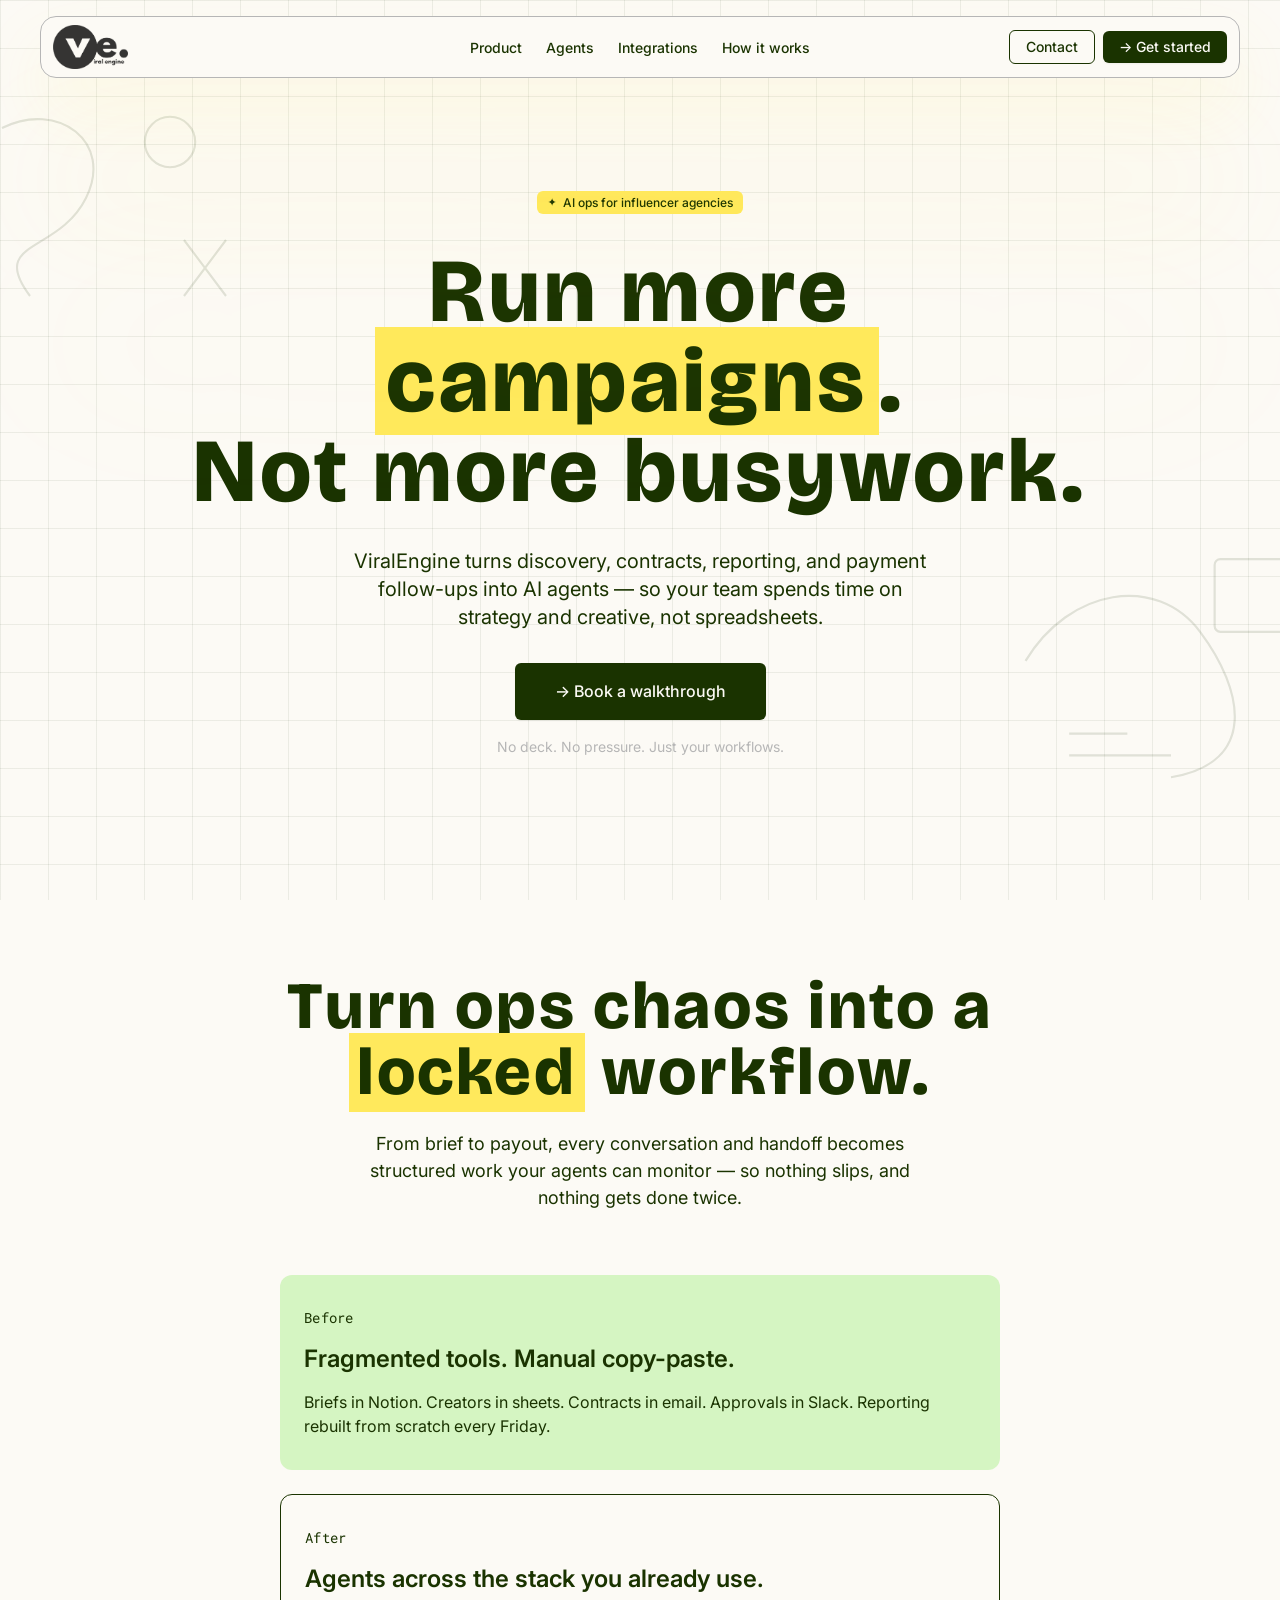
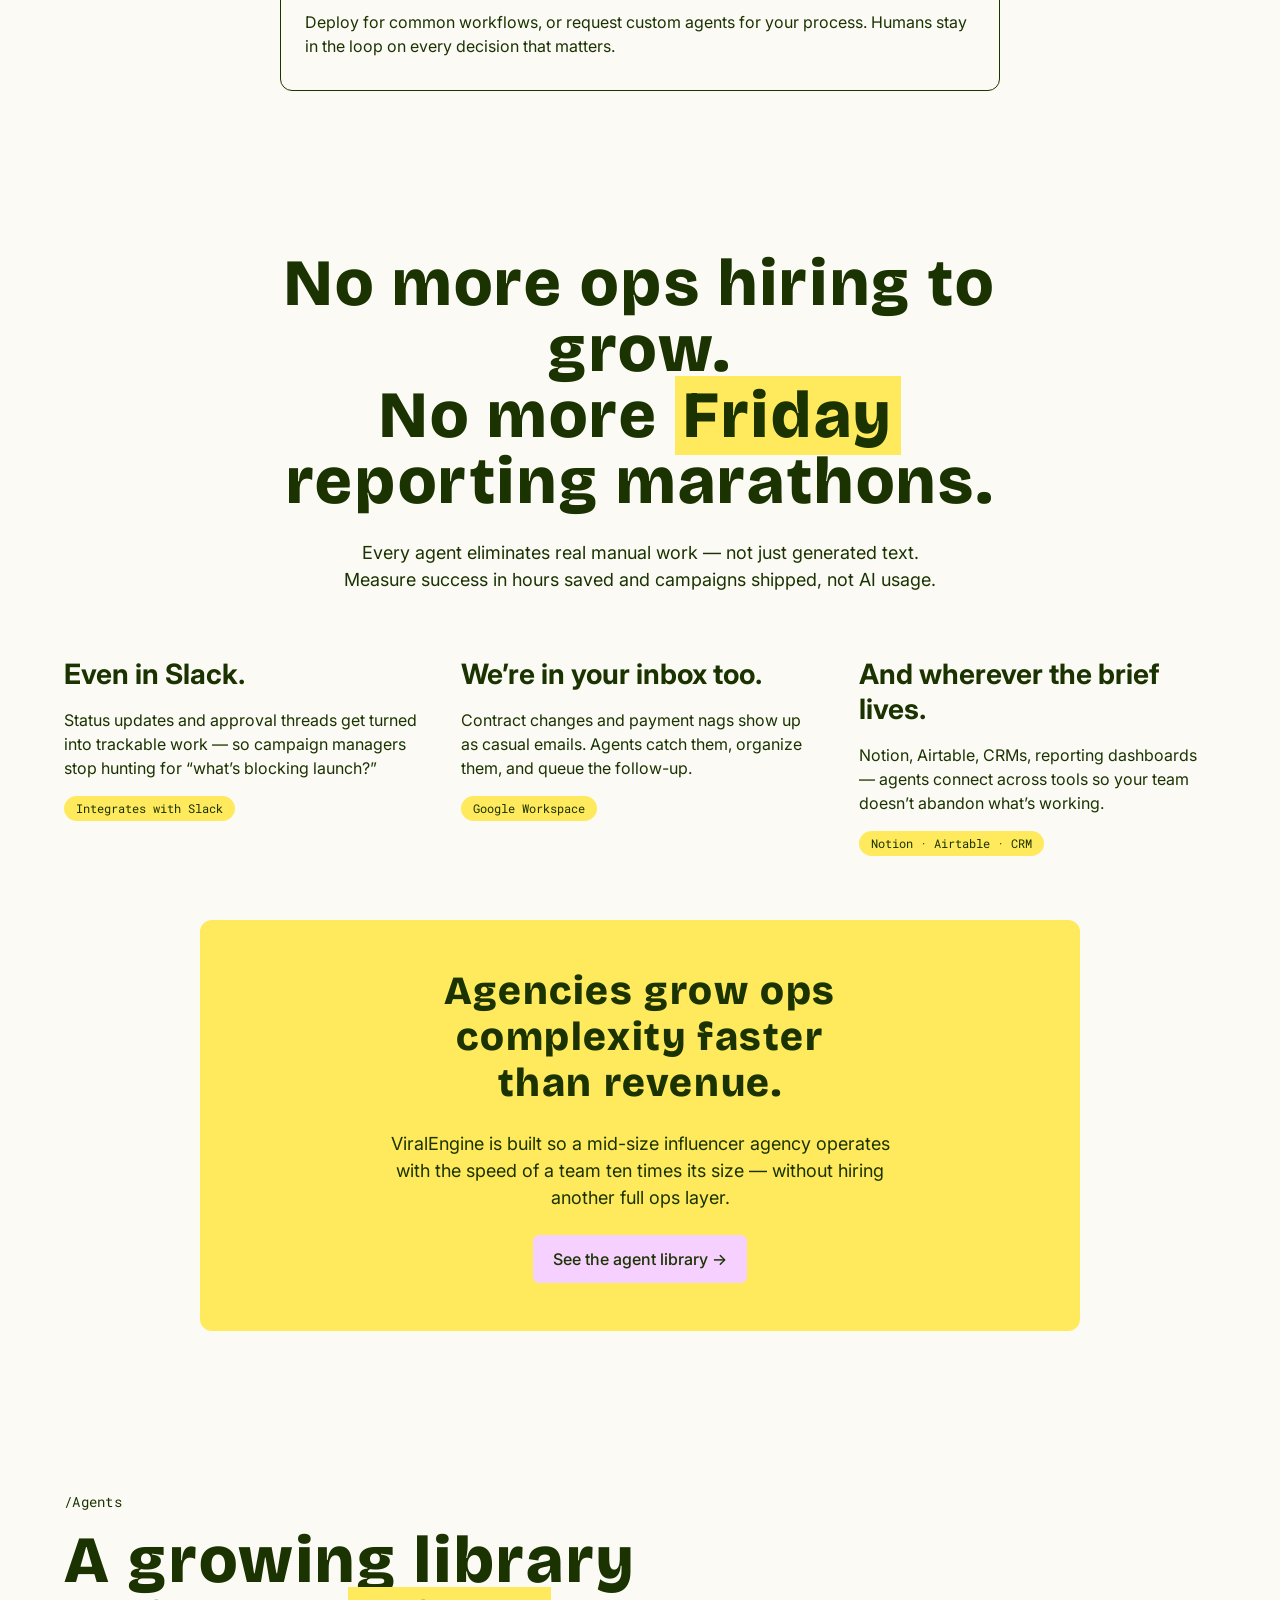
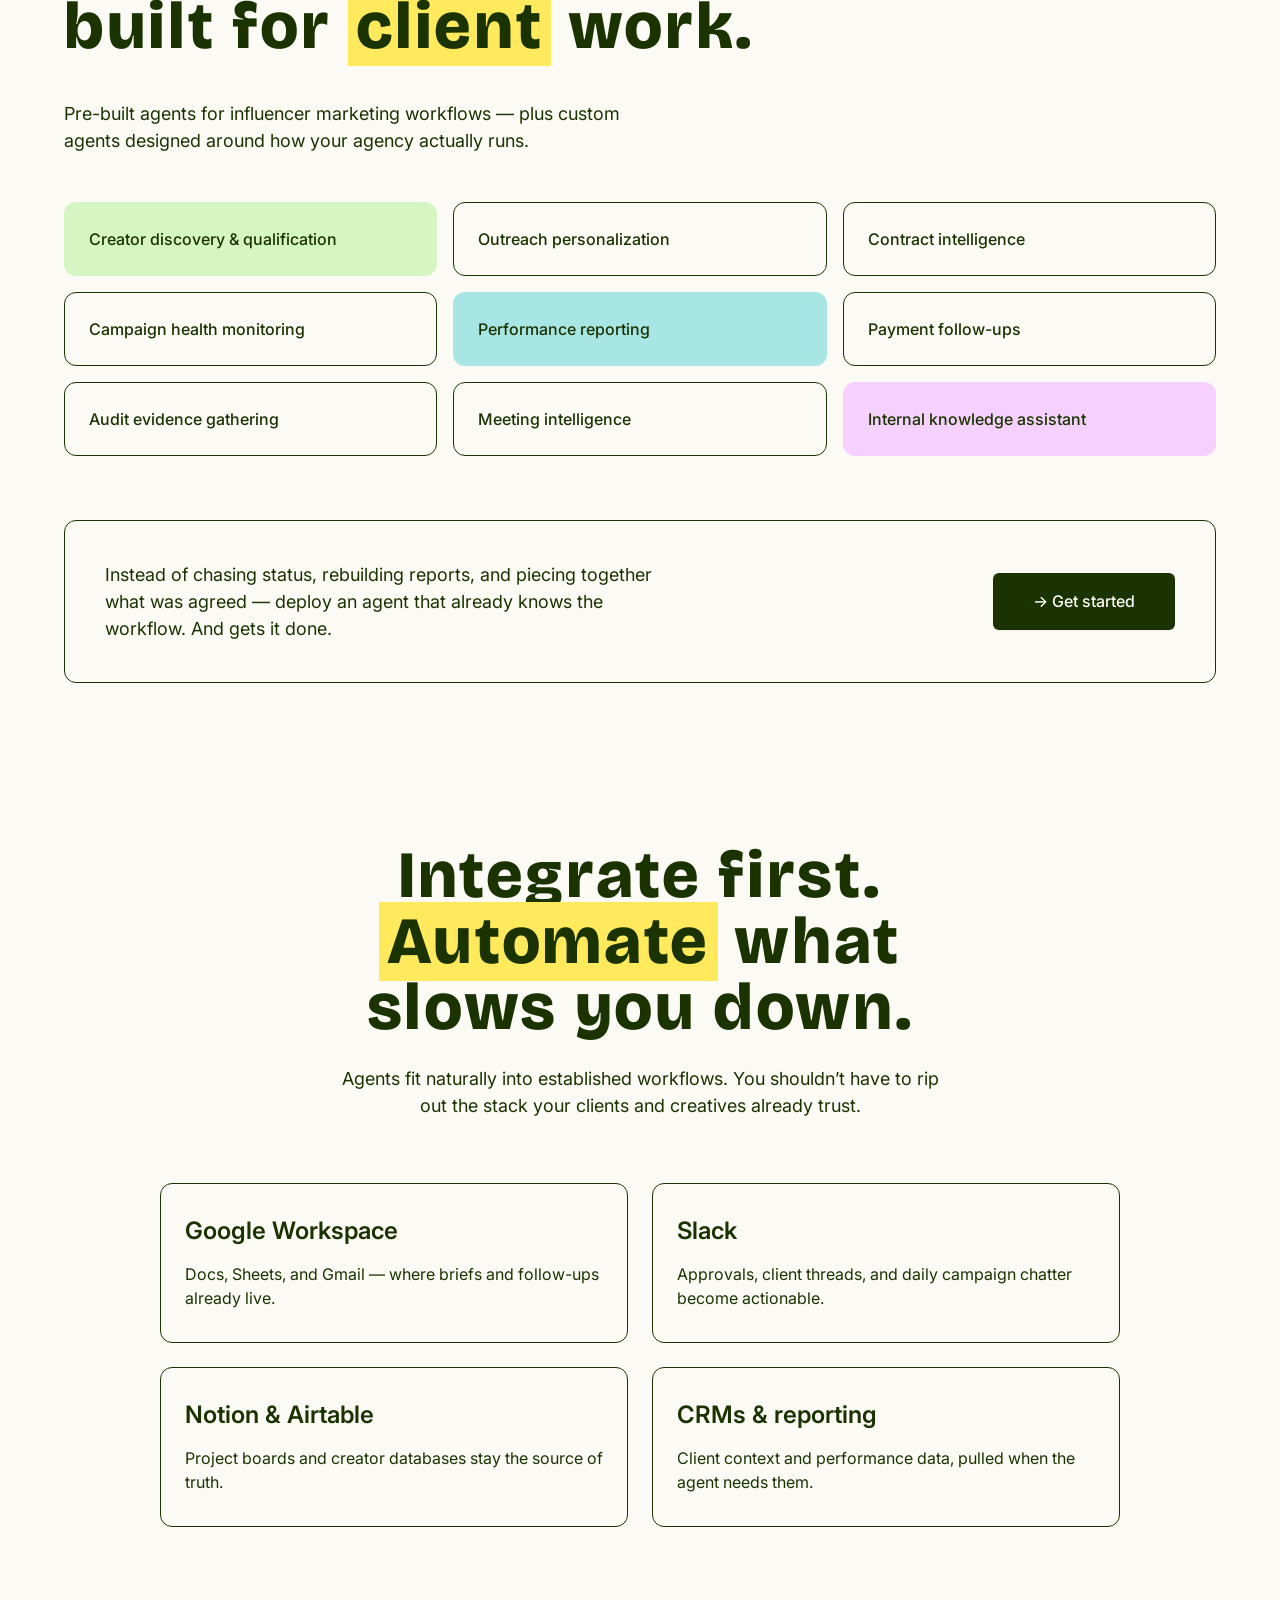
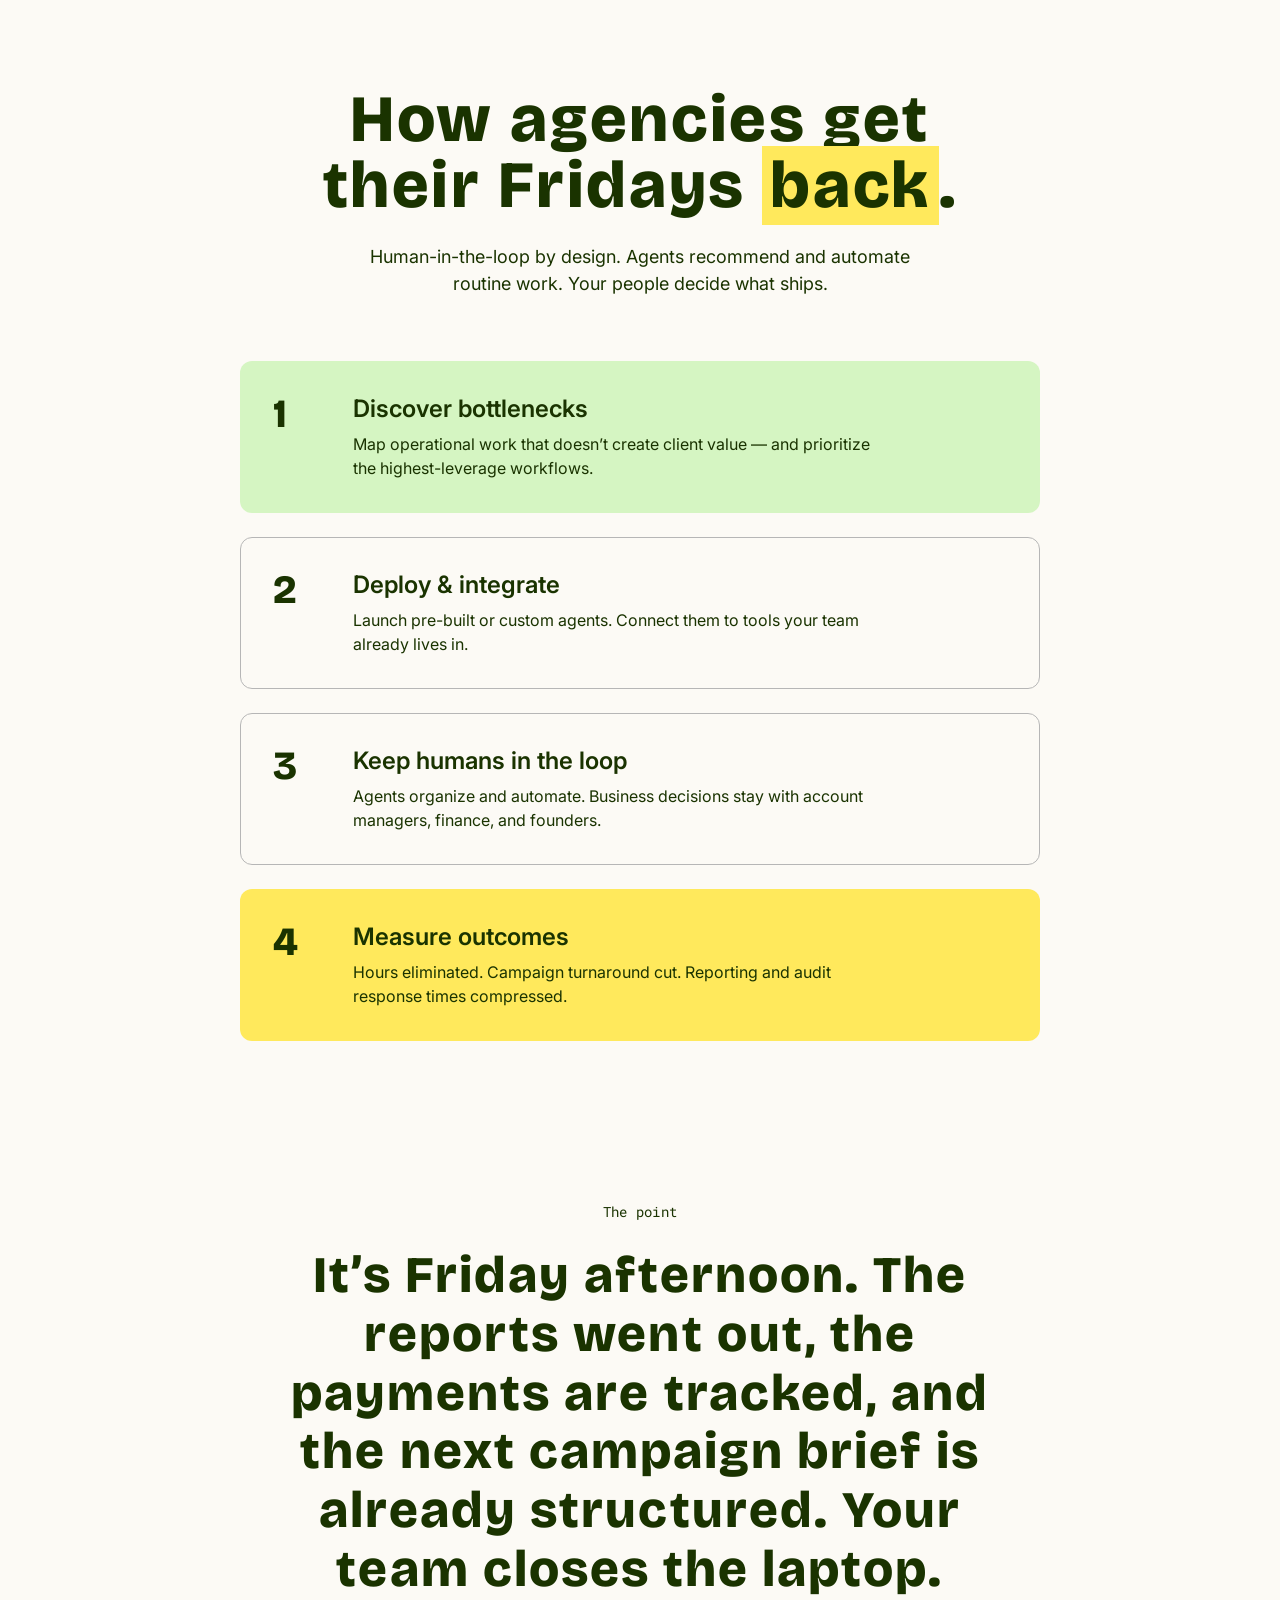
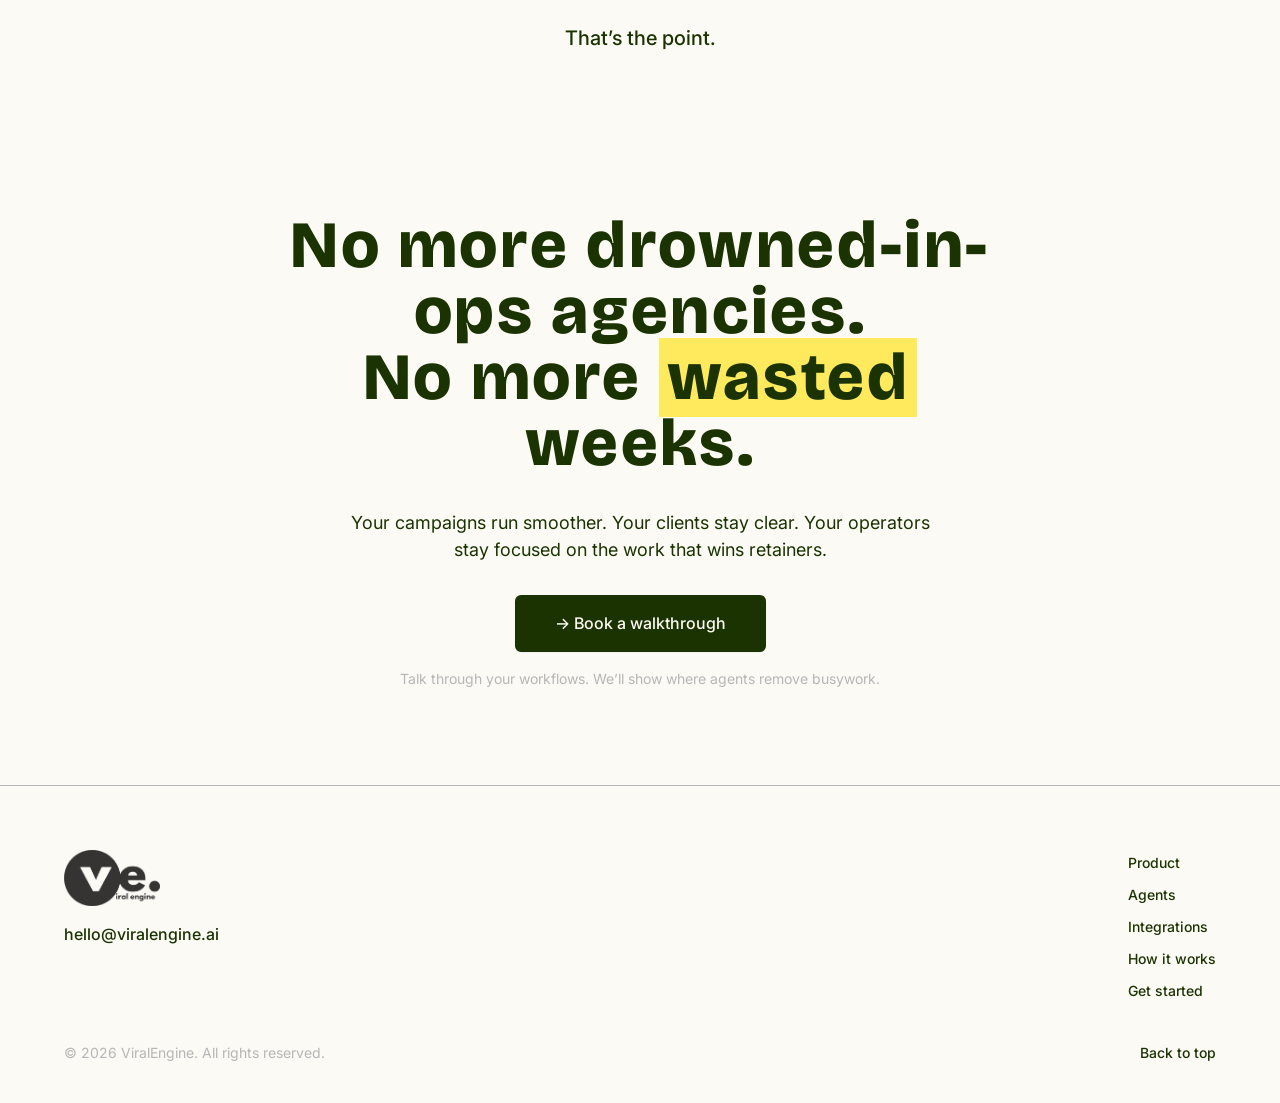
==== commit f50a5c99: "Replace nav and footer mark with brand logo lockup. Co-authored-by: Cursor <cursoragent@cursor.com>" ====
--- a/index.html
+++ b/index.html
@@ -4,11 +4,11 @@
   <meta charset="UTF-8">
   <meta name="viewport" content="width=device-width, initial-scale=1.0">
 
-  <title>viralEngine — AI Operations for Influencer Marketing Agencies</title>
-  <meta name="description" content="viralEngine helps influencer marketing agencies run more campaigns with less busywork. Deploy AI agents for discovery, contracts, reporting, payments, and audits.">
+  <title>ViralEngine — AI Operations for Influencer Marketing Agencies</title>
+  <meta name="description" content="ViralEngine helps influencer marketing agencies run more campaigns with less busywork. Deploy AI agents for discovery, contracts, reporting, payments, and audits.">
   <meta name="keywords" content="influencer marketing automation, agency operations AI, campaign automation, creator discovery, AI agents for agencies">
 
-  <meta property="og:title" content="viralEngine — AI Operations for Influencer Marketing Agencies">
+  <meta property="og:title" content="ViralEngine — AI Operations for Influencer Marketing Agencies">
   <meta property="og:description" content="Operate with the speed of a team ten times your size. AI agents that automate agency ops so your people focus on strategy and creative.">
   <meta property="og:type" content="website">
 
@@ -33,14 +33,8 @@
 
   <header class="nav" id="main-header">
     <div class="nav-shell">
-      <a href="#home" class="nav-logo" id="nav-logo" aria-label="viralEngine Home">
-        <span class="logo-mark" aria-hidden="true">
-          <svg viewBox="0 0 24 24" focusable="false">
-            <path d="M12 1.5L17.5 7L12 12.5L6.5 7Z" fill="currentColor"/>
-            <path d="M12 11.5L17.5 17L12 22.5L6.5 17Z" fill="currentColor"/>
-          </svg>
-        </span>
-        <span class="logo-wordmark">viralEngine</span>
+      <a href="#home" class="nav-logo" id="nav-logo" aria-label="ViralEngine Home">
+        <img class="logo-img" src="./assets/logo.png" alt="ViralEngine" width="137" height="80" decoding="async">
       </a>
 
       <nav aria-label="Main Navigation">
@@ -81,7 +75,7 @@
         </h1>
 
         <p class="hero-sub">
-          viralEngine turns discovery, contracts, reporting, and payment follow-ups into AI agents — so your team spends time on strategy and creative, not spreadsheets.
+          ViralEngine turns discovery, contracts, reporting, and payment follow-ups into AI agents — so your team spends time on strategy and creative, not spreadsheets.
         </p>
 
         <div class="cta-stack">
@@ -164,7 +158,7 @@
         <aside class="callout reveal" aria-label="Outcome callout">
           <p class="callout__stat">Agencies grow ops complexity faster than revenue.</p>
           <p class="callout__body">
-            viralEngine is built so a mid-size influencer agency operates with the speed of a team ten times its size — without hiring another full ops layer.
+            ViralEngine is built so a mid-size influencer agency operates with the speed of a team ten times its size — without hiring another full ops layer.
           </p>
           <a href="#agents" class="btn-pastel btn-pastel--blush">See the agent library →</a>
         </aside>
@@ -325,14 +319,8 @@
     <div class="footer-inner">
       <div class="footer-top">
         <div class="footer-brand">
-          <a href="#home" class="nav-logo" aria-label="viralEngine Home">
-            <span class="logo-mark" aria-hidden="true">
-              <svg viewBox="0 0 24 24" focusable="false">
-                <path d="M12 1.5L17.5 7L12 12.5L6.5 7Z" fill="currentColor"/>
-                <path d="M12 11.5L17.5 17L12 22.5L6.5 17Z" fill="currentColor"/>
-              </svg>
-            </span>
-            <span class="logo-wordmark">viralEngine</span>
+          <a href="#home" class="nav-logo" aria-label="ViralEngine Home">
+            <img class="logo-img logo-img--footer" src="./assets/logo.png" alt="ViralEngine" width="154" height="90" decoding="async">
           </a>
           <a href="mailto:hello@viralengine.ai" class="footer-email" id="footer-email">hello@viralengine.ai</a>
         </div>
@@ -345,7 +333,7 @@
         </ul>
       </div>
       <div class="footer-bottom">
-        <span class="footer-copy">© 2026 viralEngine. All rights reserved.</span>
+        <span class="footer-copy">© 2026 ViralEngine. All rights reserved.</span>
         <a href="#home" class="footer-back" id="footer-back-top">Back to top</a>
       </div>
     </div>
--- a/index.css
+++ b/index.css
@@ -1,5 +1,5 @@
 /*
- * viralEngine — Say Briefly design system
+ * ViralEngine — Say Briefly design system
  * Cream paper sketchbook · forest ink · highlighter yellow
  */
 
@@ -368,35 +368,18 @@
 .nav-logo {
   display: inline-flex;
   align-items: center;
-  gap: 10px;
-  color: var(--color-forest-ink);
   flex-shrink: 0;
-}
-
-.logo-mark {
-  width: 40px;
-  height: 40px;
-  background: var(--color-highlighter-yellow);
-  border-radius: 6px;
-  display: inline-flex;
-  align-items: center;
-  justify-content: center;
-  color: var(--color-forest-ink);
-  flex-shrink: 0;
-}
-
-.logo-mark svg {
-  width: 22px;
-  height: 22px;
+  line-height: 0;
+}
+
+.logo-img {
   display: block;
-}
-
-.logo-wordmark {
-  font-family: var(--font-inter);
-  font-size: 20px;
-  font-weight: var(--font-weight-bold);
-  line-height: 1.2;
-  letter-spacing: -0.01em;
+  height: 44px;
+  width: auto;
+}
+
+.logo-img--footer {
+  height: 56px;
 }
 
 /* ===== NAV ===== */
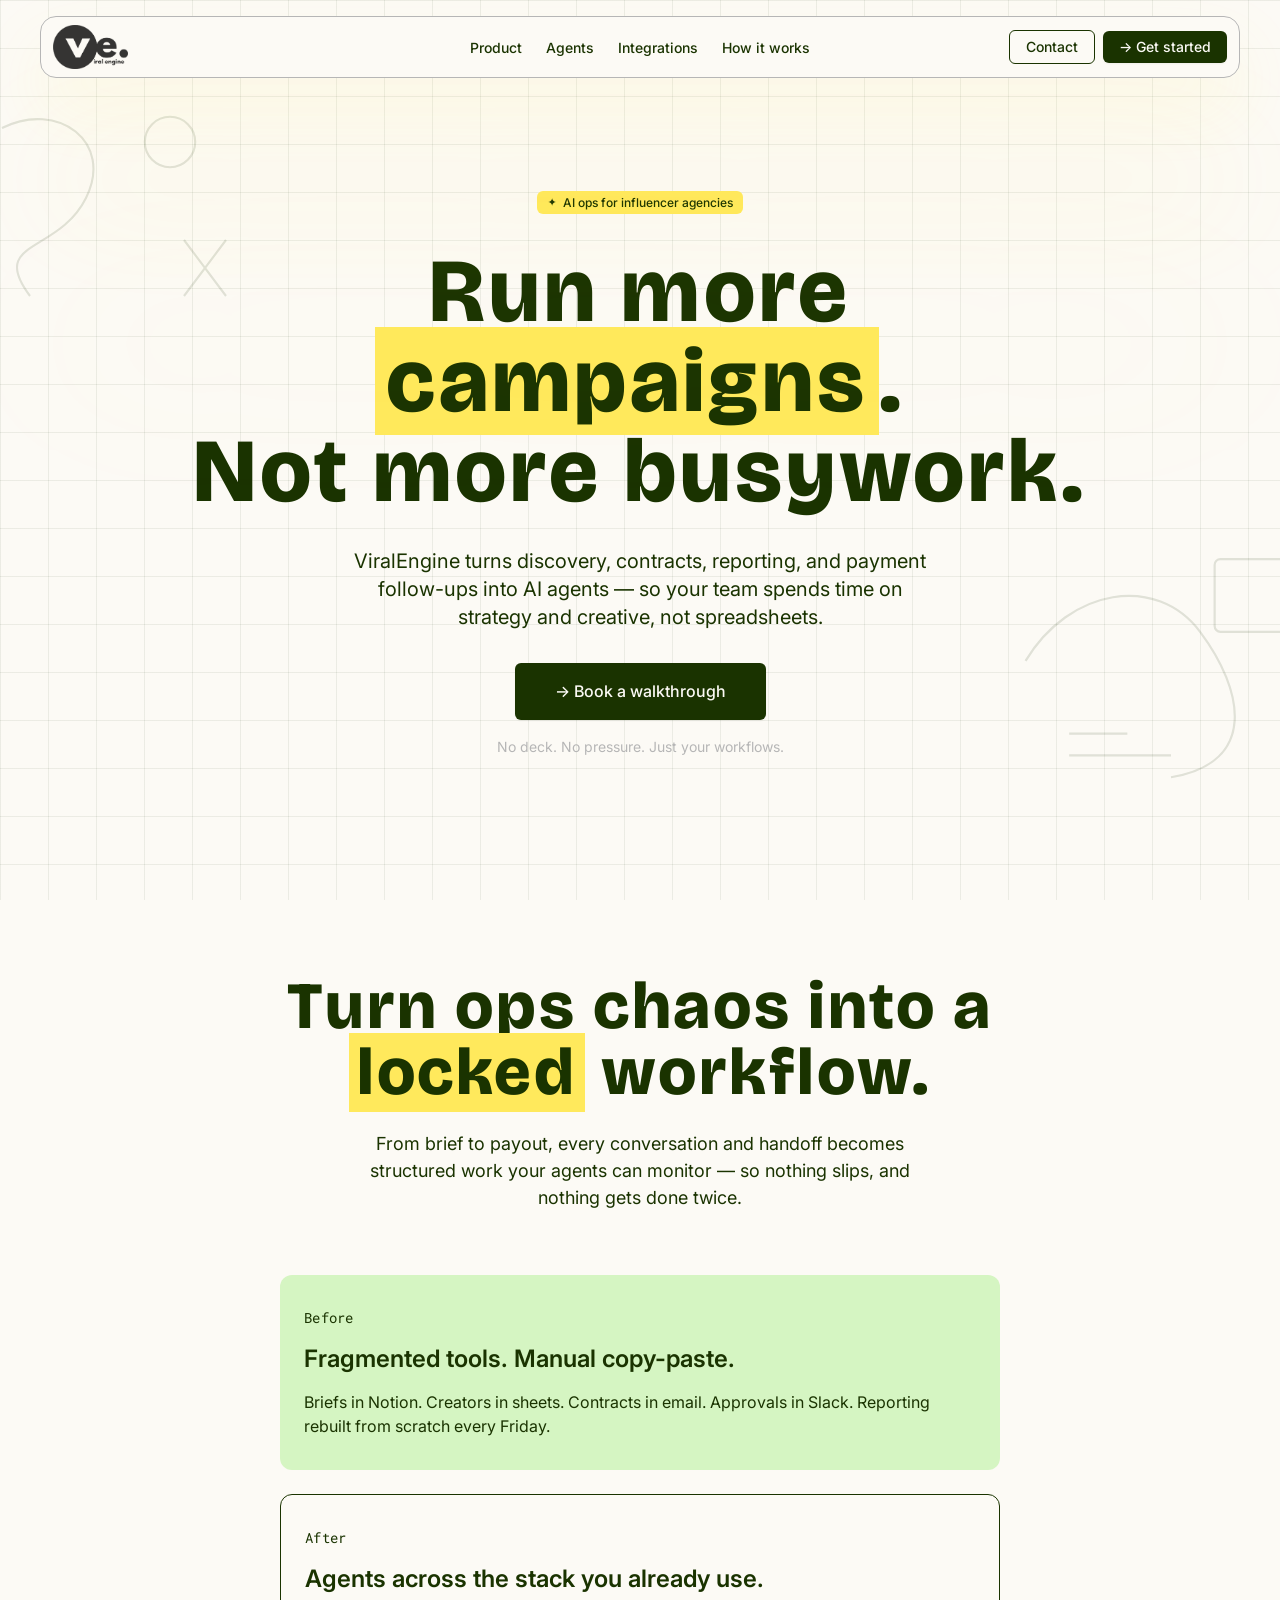
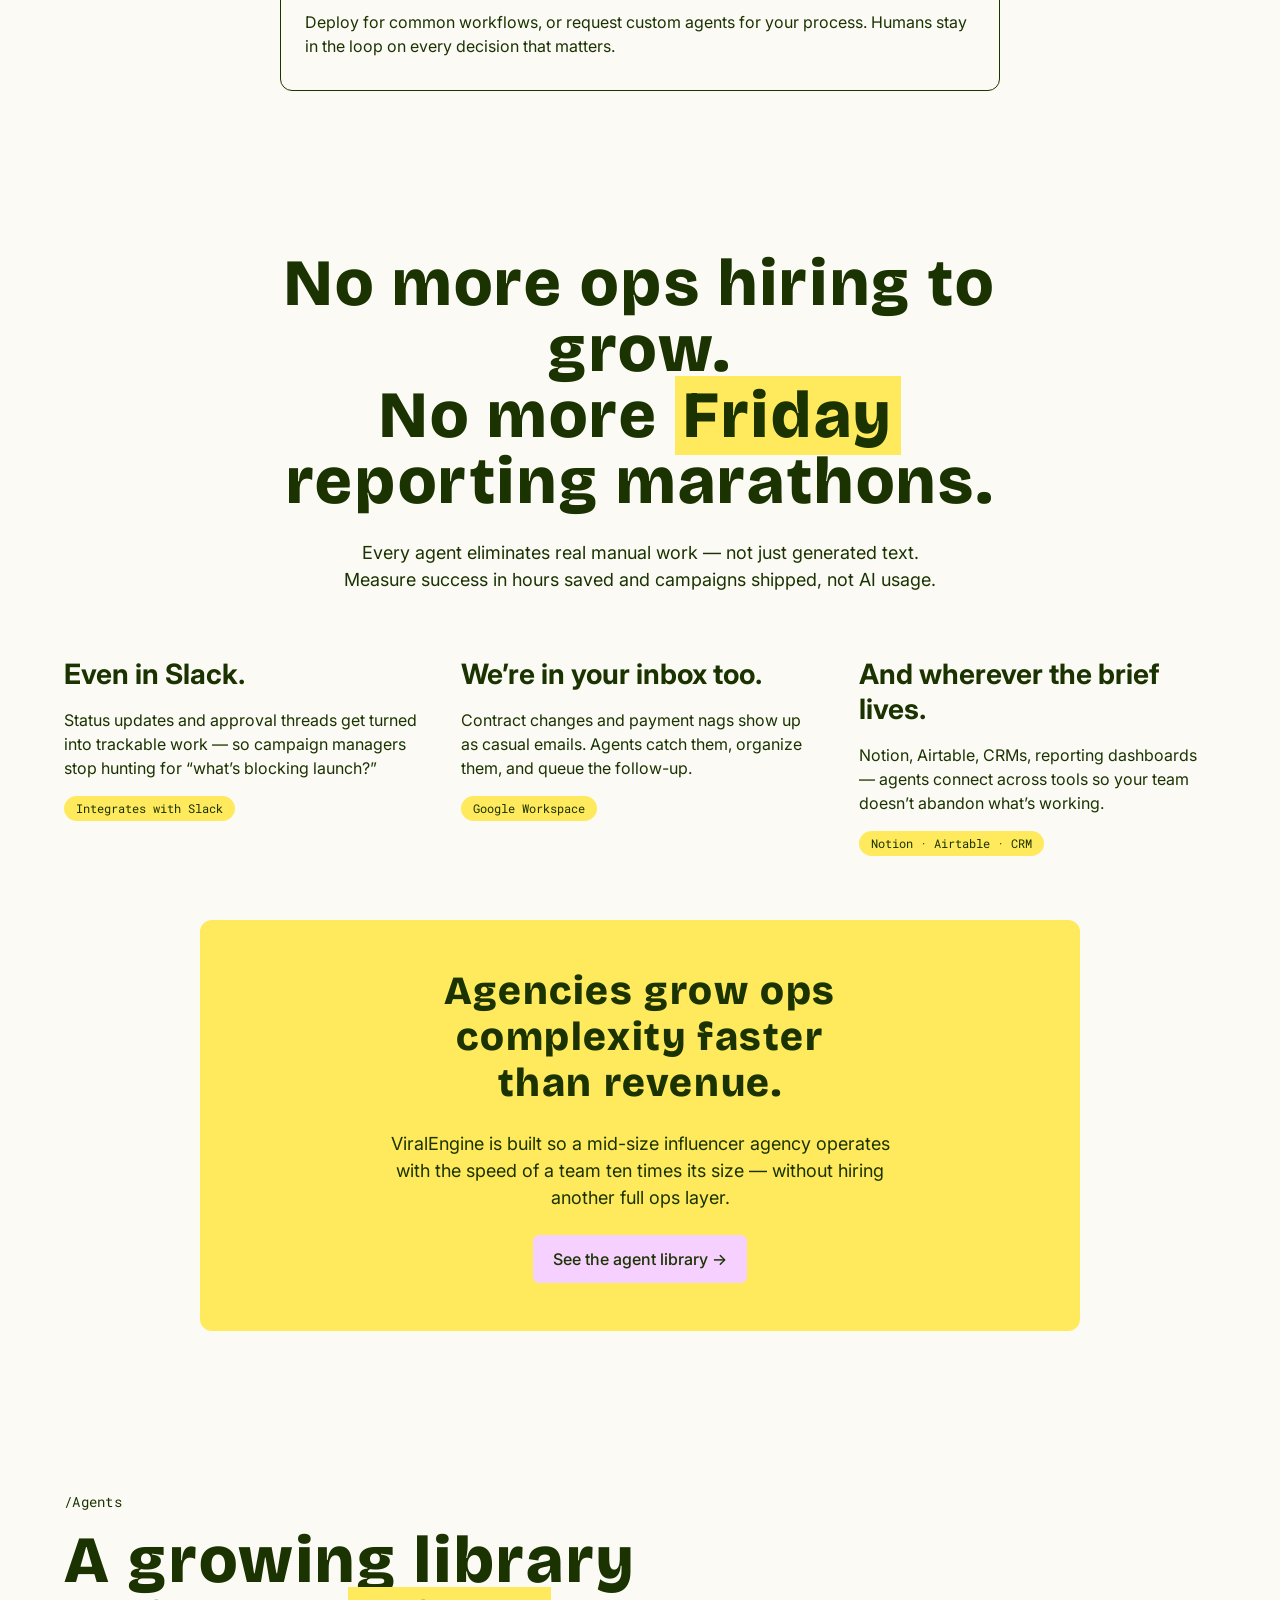
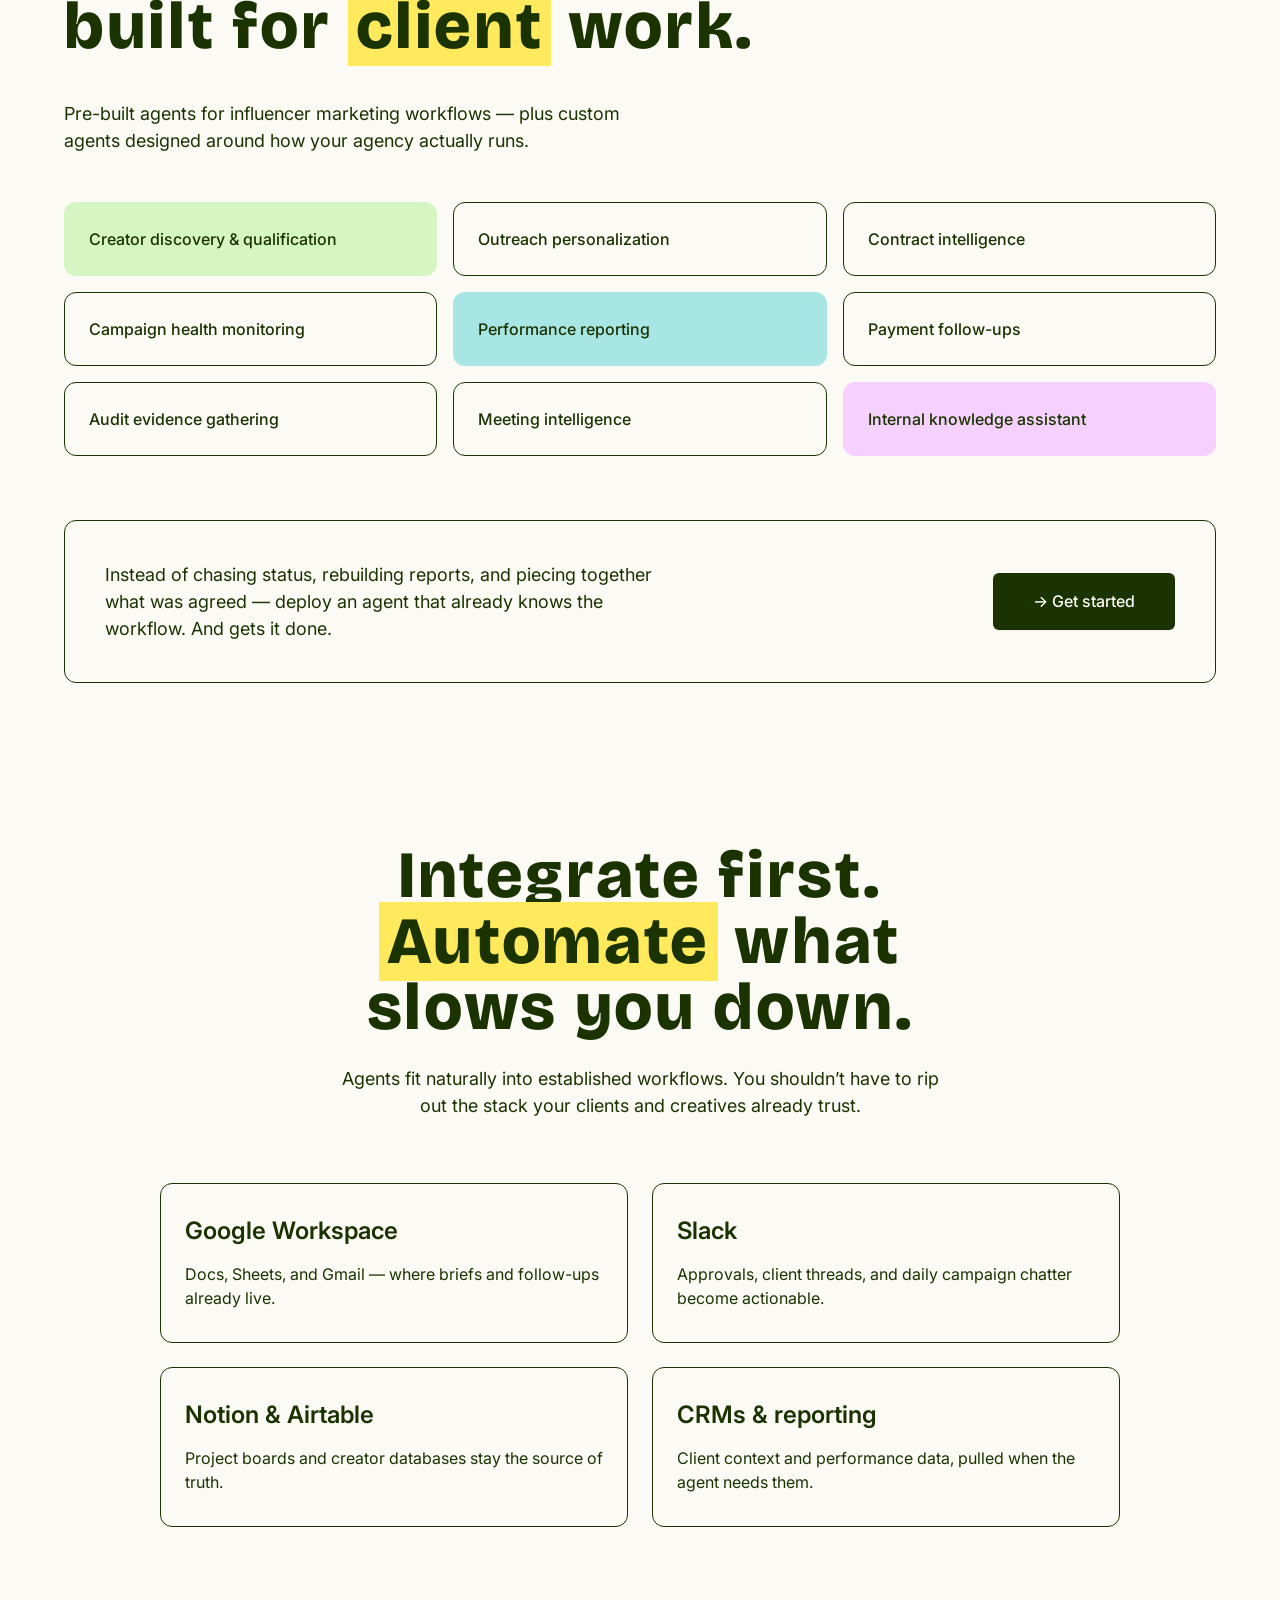
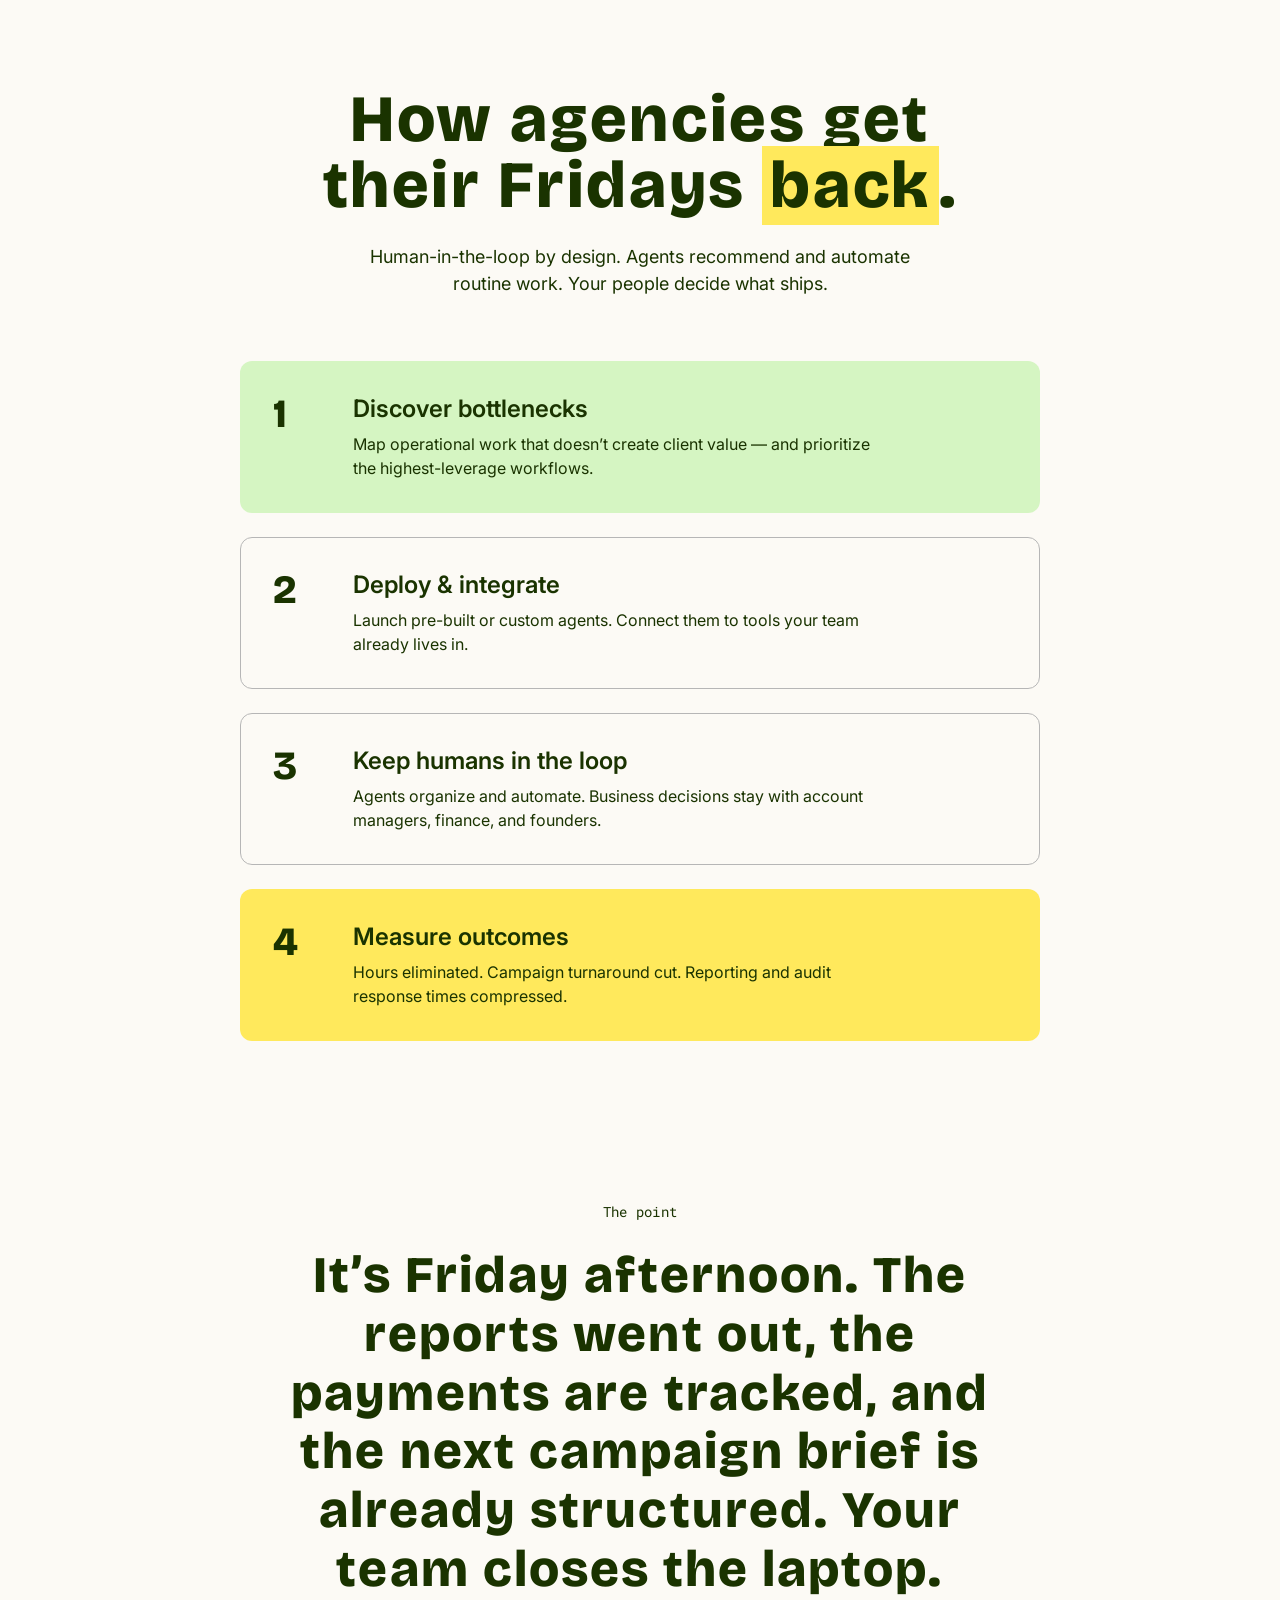
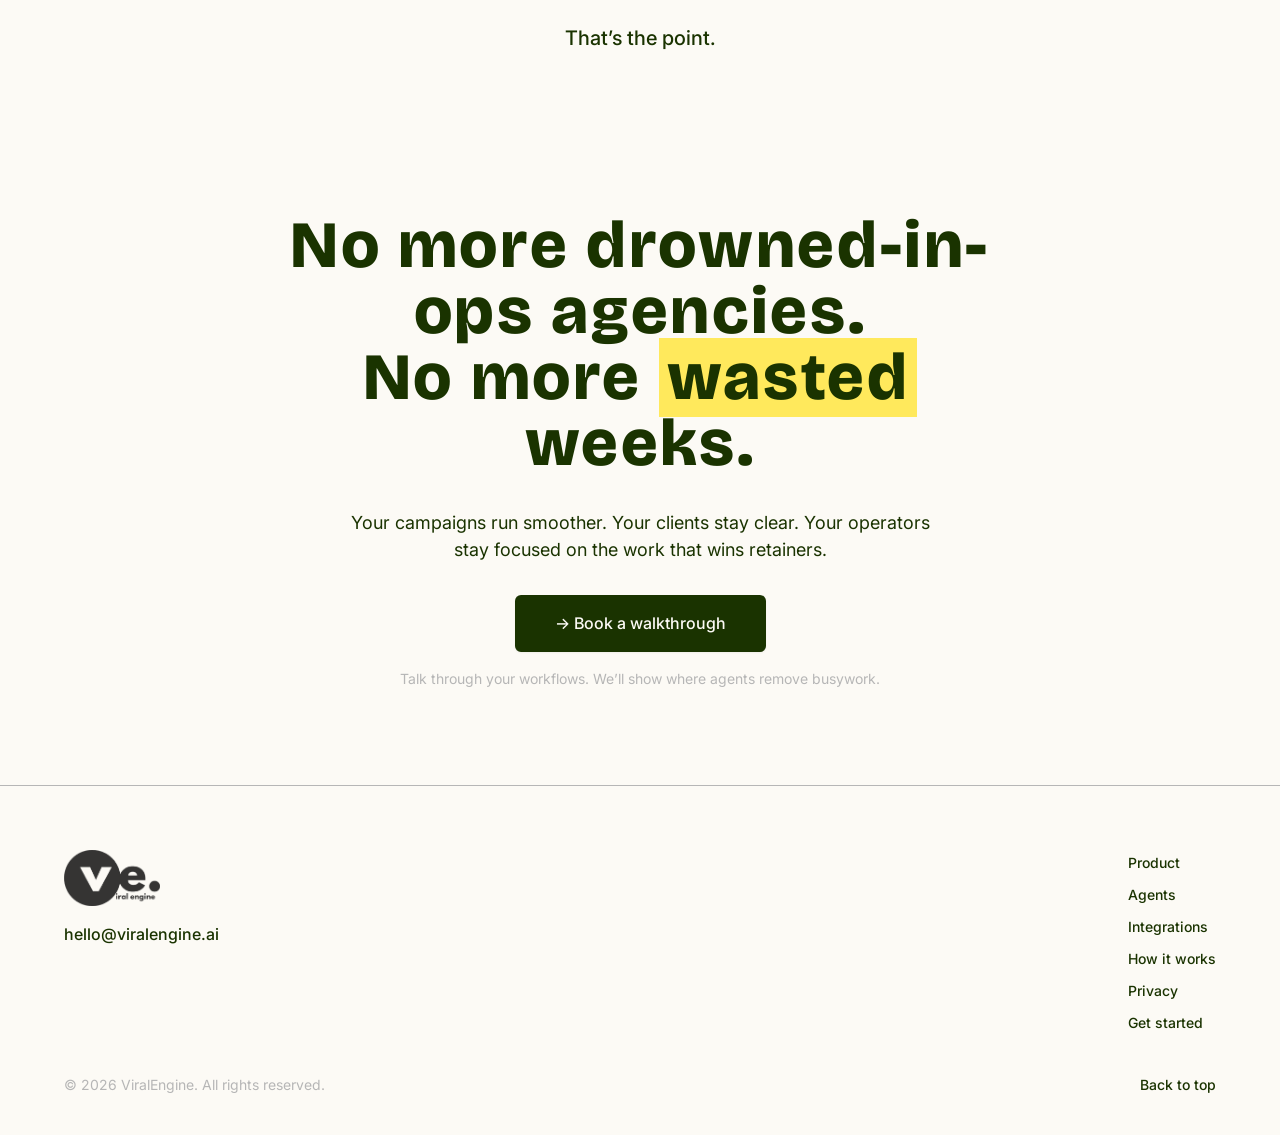
==== commit c838c8eb: "Add privacy policy page for WhatsApp Business platform use. Co-authored-by: Cursor <cursoragent@curs" ====
--- a/index.html
+++ b/index.html
@@ -329,6 +329,7 @@
           <li><a href="#agents">Agents</a></li>
           <li><a href="#integrations">Integrations</a></li>
           <li><a href="#process">How it works</a></li>
+          <li><a href="./privacy.html">Privacy</a></li>
           <li><a href="https://calendly.com/roopamg777/30min" target="_blank" rel="noopener noreferrer">Get started</a></li>
         </ul>
       </div>
--- a/index.css
+++ b/index.css
@@ -905,6 +905,94 @@
   opacity: 0.7;
 }
 
+/* ===== LEGAL / PRIVACY ===== */
+.legal-hero {
+  padding: calc(var(--spacing-120) + var(--spacing-32)) 0 var(--spacing-32);
+}
+
+.legal-title {
+  font-family: var(--font-bricolage-grotesque);
+  font-weight: var(--font-weight-extrabold);
+  font-size: clamp(40px, 8vw, var(--text-heading));
+  line-height: var(--leading-heading);
+  letter-spacing: var(--tracking-heading);
+  color: var(--color-forest-ink);
+  margin: var(--spacing-16) 0 var(--spacing-16);
+}
+
+.legal-updated {
+  font-family: var(--font-roboto-mono);
+  font-size: var(--text-caption);
+  color: var(--color-forest-ink);
+  opacity: 0.55;
+  margin-bottom: var(--spacing-24);
+}
+
+.legal-lead {
+  font-size: var(--text-body);
+  line-height: var(--leading-body);
+  color: var(--color-forest-ink);
+  max-width: 62ch;
+}
+
+.legal-section {
+  padding-top: var(--spacing-24);
+}
+
+.legal-content {
+  color: var(--color-forest-ink);
+}
+
+.legal-content h2 {
+  font-family: var(--font-inter);
+  font-weight: var(--font-weight-bold);
+  font-size: var(--text-subheading);
+  line-height: var(--leading-subheading);
+  margin: var(--spacing-56) 0 var(--spacing-16);
+}
+
+.legal-content h2:first-child {
+  margin-top: 0;
+}
+
+.legal-content h3 {
+  font-family: var(--font-inter);
+  font-weight: var(--font-weight-semibold);
+  font-size: var(--text-body-lg);
+  line-height: var(--leading-body-lg);
+  margin: var(--spacing-32) 0 var(--spacing-8);
+}
+
+.legal-content p,
+.legal-content li {
+  font-size: var(--text-body-sm);
+  line-height: 1.65;
+  max-width: 68ch;
+}
+
+.legal-content p {
+  margin-bottom: var(--spacing-16);
+}
+
+.legal-content ul {
+  margin: 0 0 var(--spacing-24);
+  padding-left: var(--spacing-24);
+}
+
+.legal-content li {
+  margin-bottom: var(--spacing-8);
+}
+
+.legal-content a {
+  color: var(--color-forest-ink);
+  text-decoration: underline;
+  text-underline-offset: 3px;
+}
+
+.legal-content a:hover {
+  opacity: 0.7;
+}
+
 /* ===== REVEAL ===== */
 .reveal {
   opacity: 0;
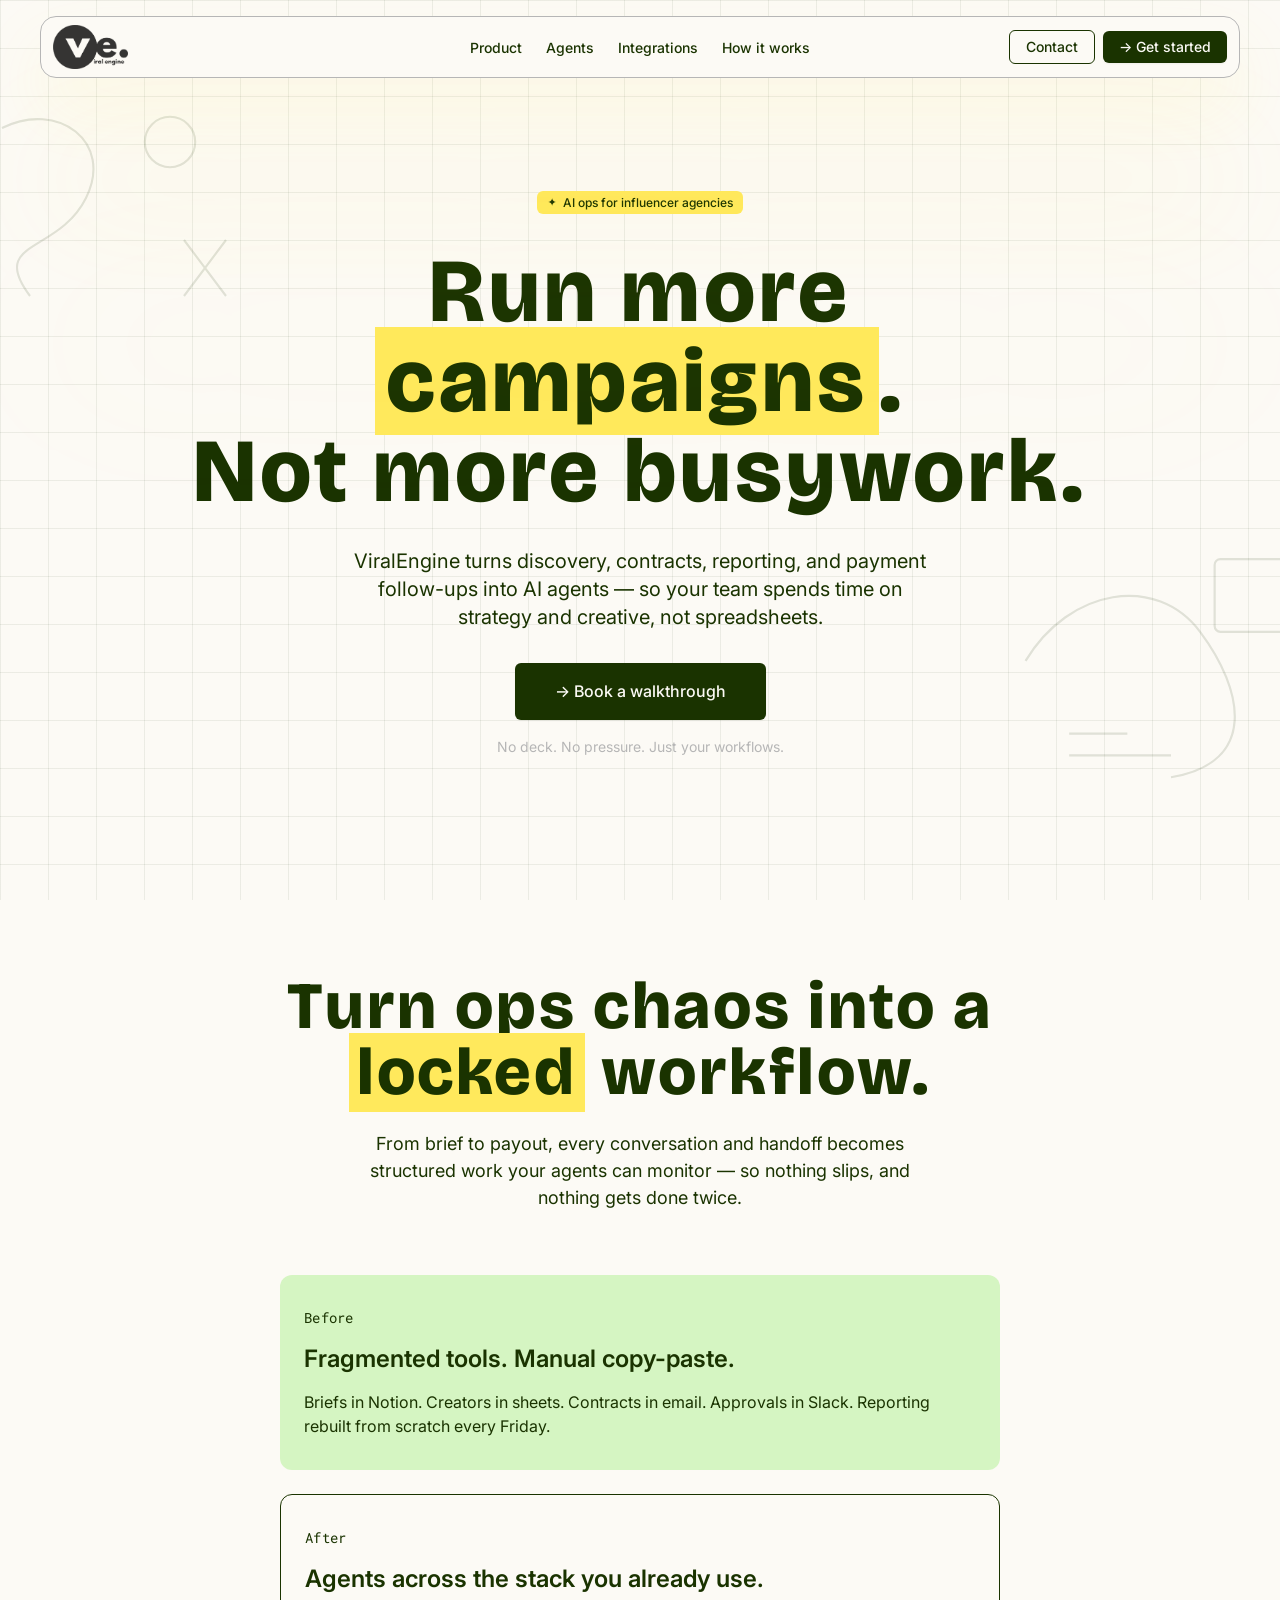
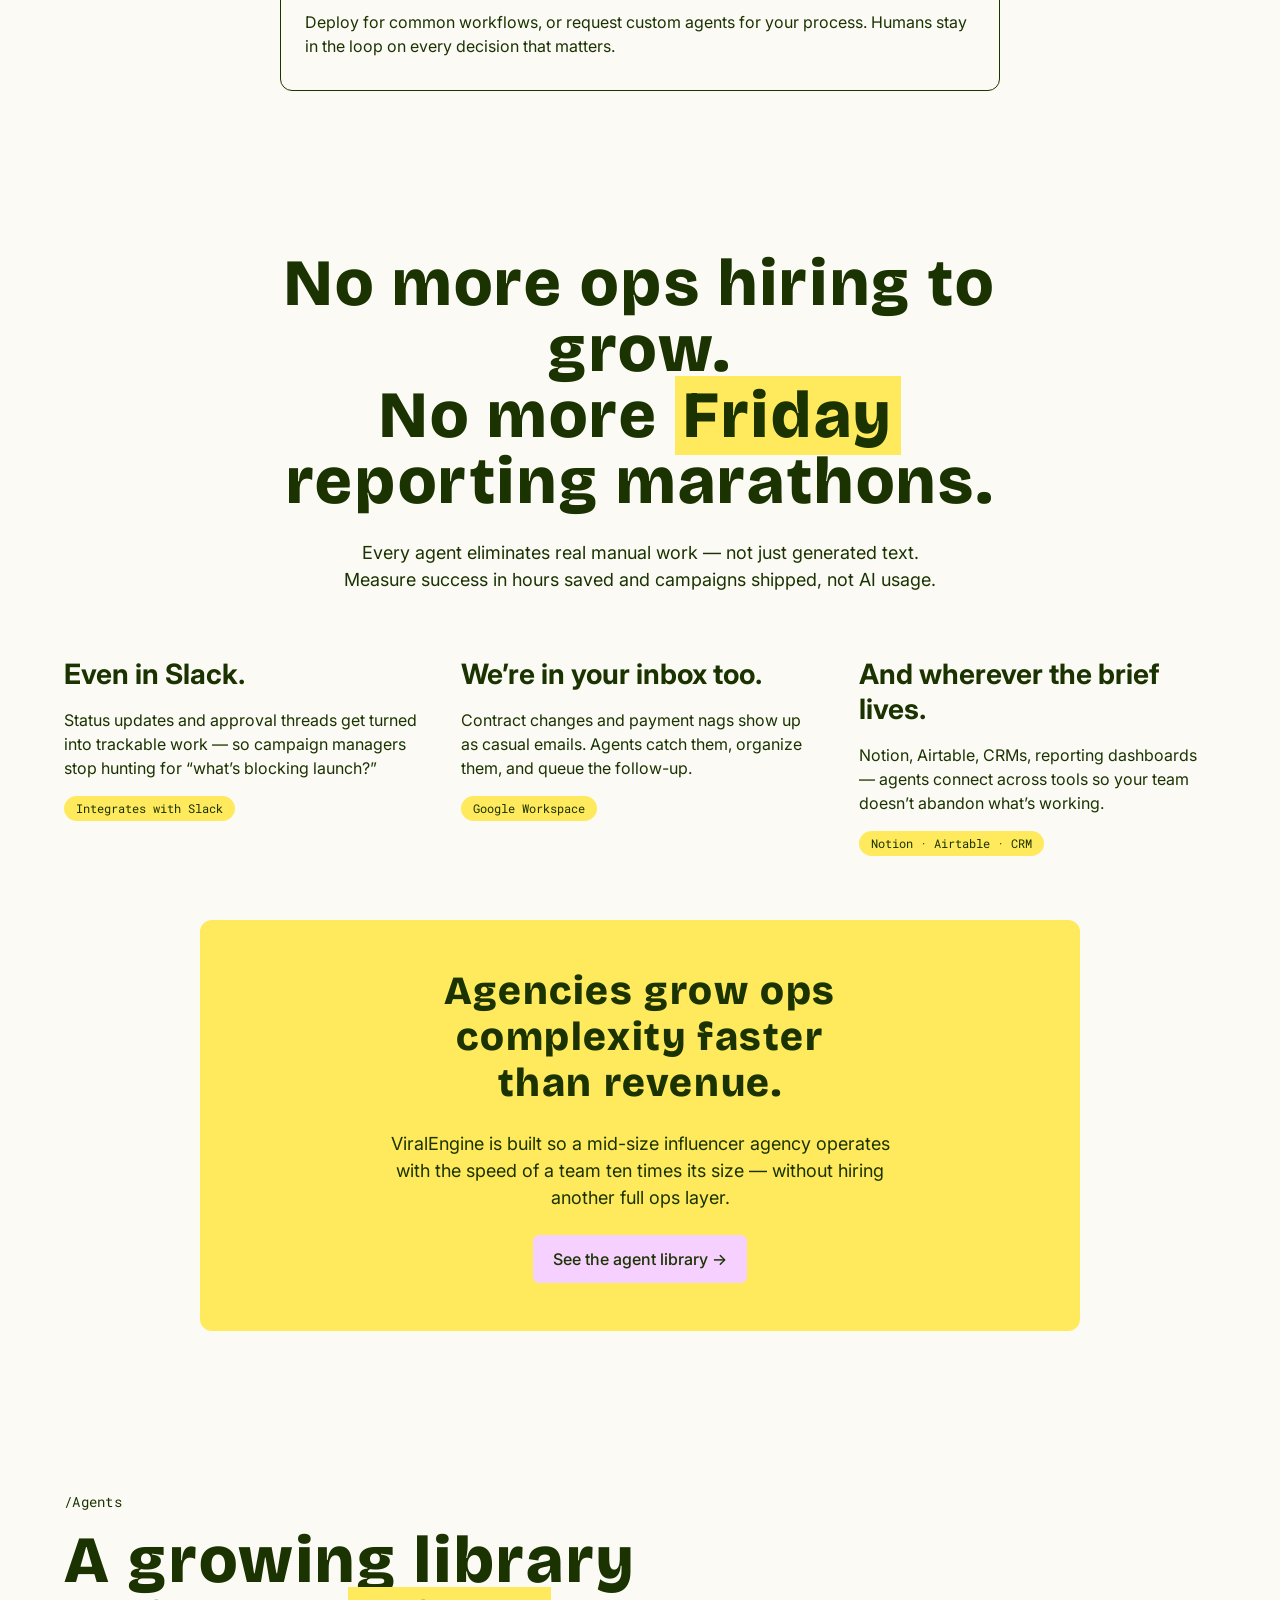
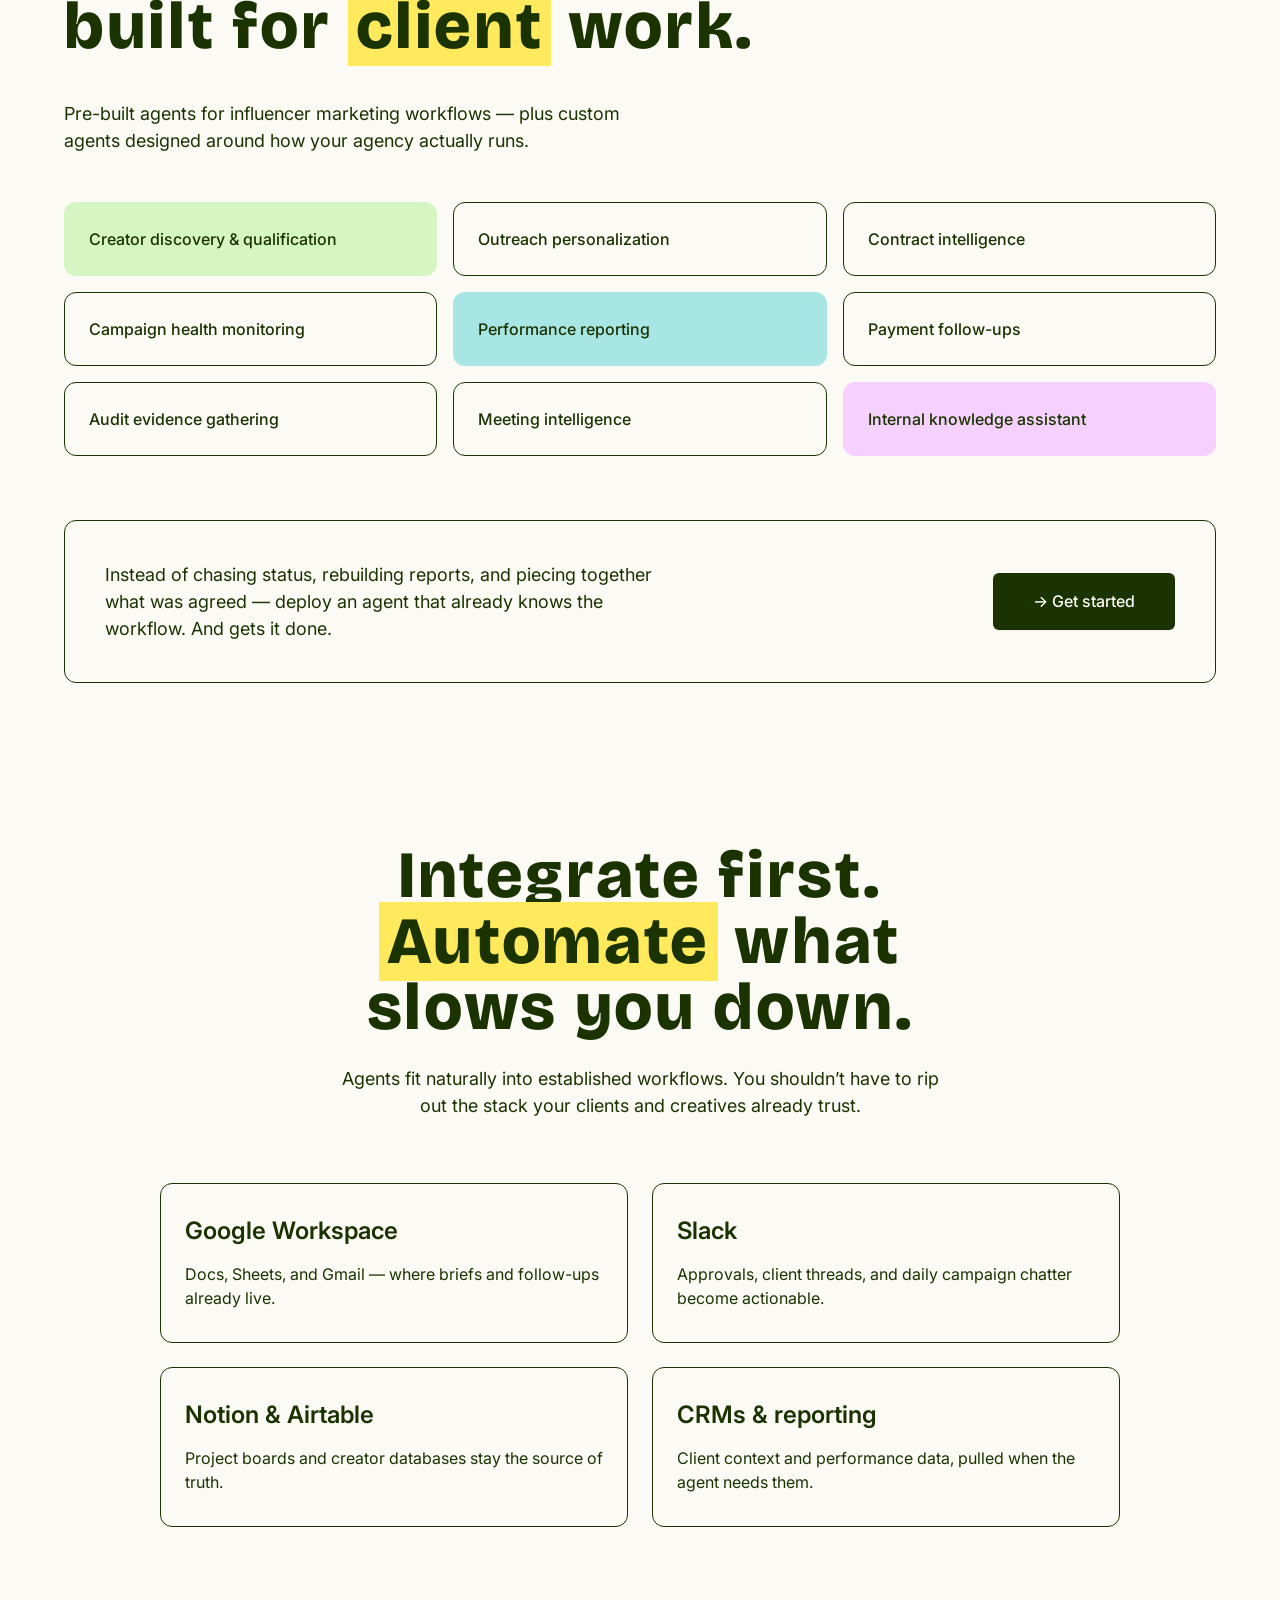
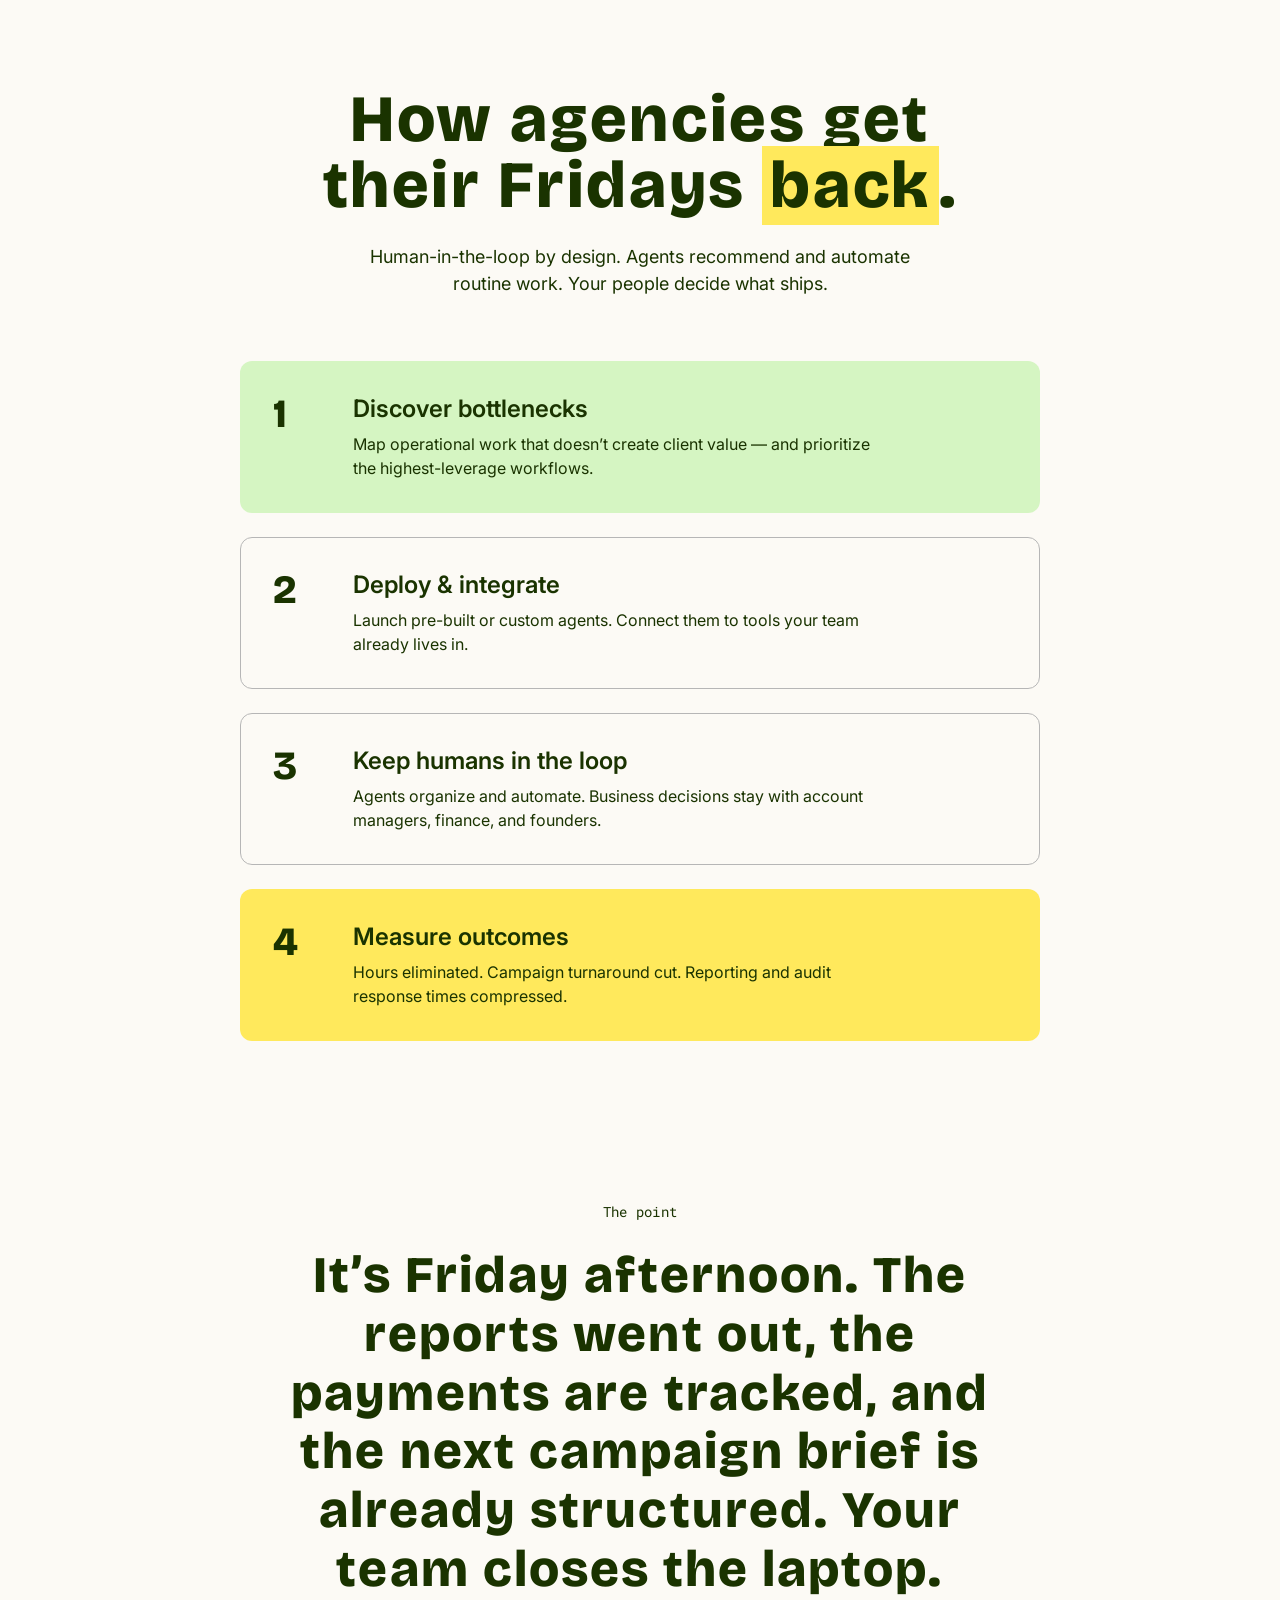
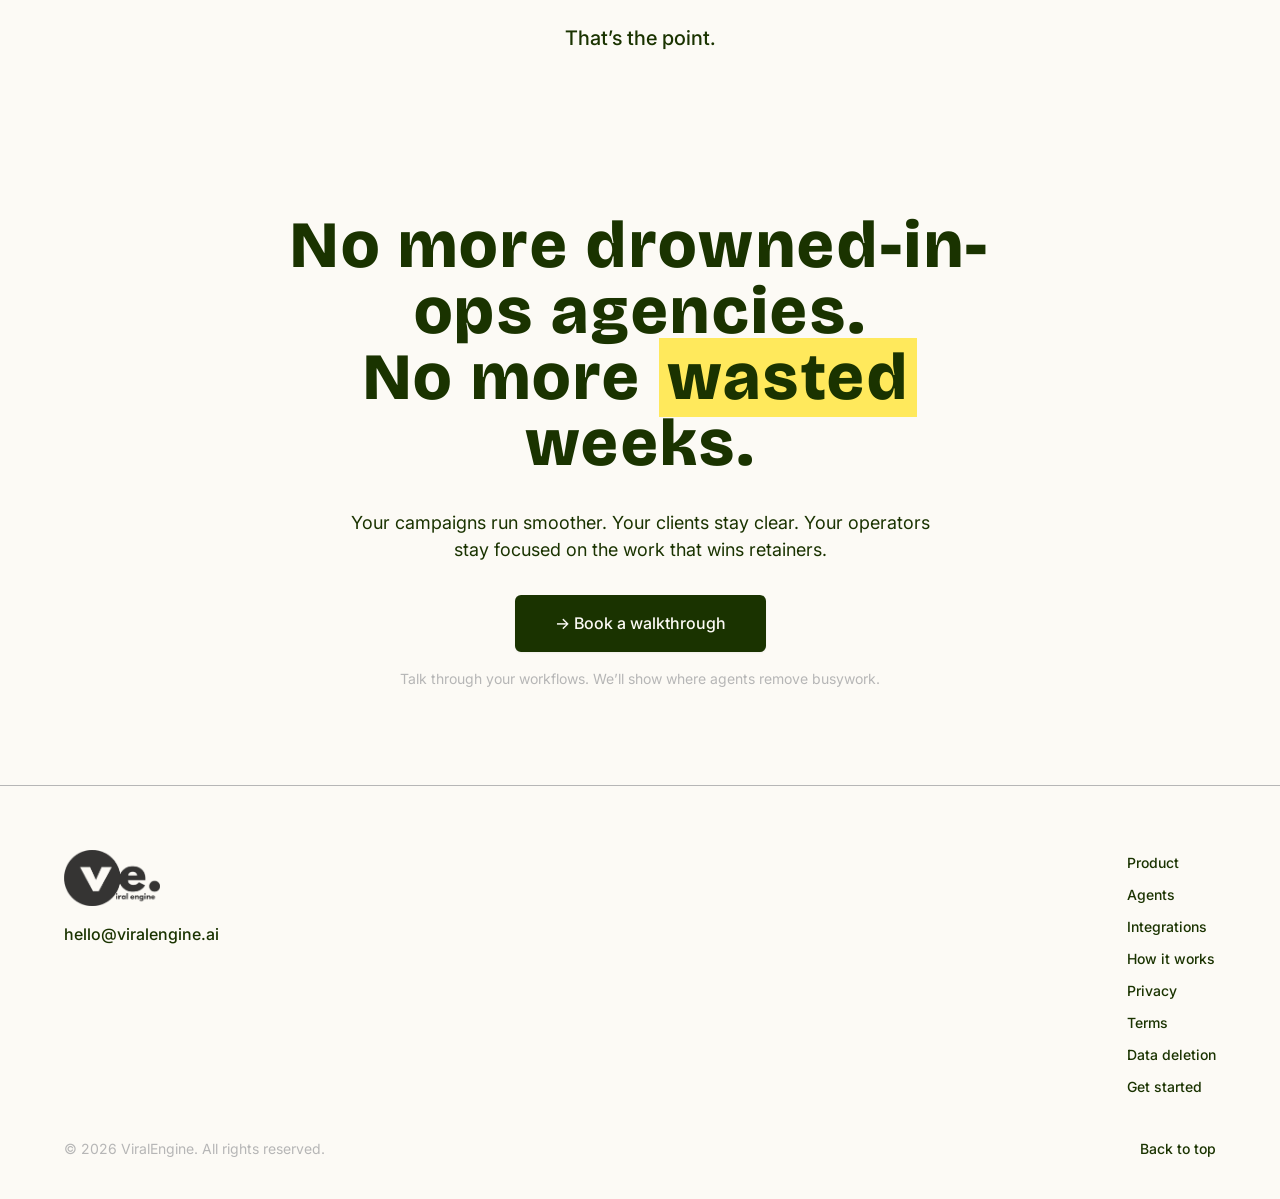
==== commit 363b4b05: "Add Terms of Service and user data deletion pages. Co-authored-by: Cursor <cursoragent@cursor.com>" ====
--- a/index.html
+++ b/index.html
@@ -330,6 +330,8 @@
           <li><a href="#integrations">Integrations</a></li>
           <li><a href="#process">How it works</a></li>
           <li><a href="./privacy.html">Privacy</a></li>
+          <li><a href="./terms.html">Terms</a></li>
+          <li><a href="./data-deletion.html">Data deletion</a></li>
           <li><a href="https://calendly.com/roopamg777/30min" target="_blank" rel="noopener noreferrer">Get started</a></li>
         </ul>
       </div>
--- a/index.css
+++ b/index.css
@@ -907,7 +907,7 @@
 
 /* ===== LEGAL / PRIVACY ===== */
 .legal-hero {
-  padding: calc(var(--spacing-120) + var(--spacing-32)) 0 var(--spacing-32);
+  padding: calc(var(--spacing-120) + var(--spacing-32)) 0 var(--spacing-40);
 }
 
 .legal-title {
@@ -917,7 +917,7 @@
   line-height: var(--leading-heading);
   letter-spacing: var(--tracking-heading);
   color: var(--color-forest-ink);
-  margin: var(--spacing-16) 0 var(--spacing-16);
+  margin: var(--spacing-16) 0 var(--spacing-24);
 }
 
 .legal-updated {
@@ -925,7 +925,7 @@
   font-size: var(--text-caption);
   color: var(--color-forest-ink);
   opacity: 0.55;
-  margin-bottom: var(--spacing-24);
+  margin-bottom: var(--spacing-32);
 }
 
 .legal-lead {
@@ -935,8 +935,10 @@
   max-width: 62ch;
 }
 
-.legal-section {
-  padding-top: var(--spacing-24);
+.legal-section.section,
+.legal-section.section--tight {
+  padding-top: var(--spacing-8);
+  padding-bottom: var(--spacing-96);
 }
 
 .legal-content {
@@ -948,11 +950,11 @@
   font-weight: var(--font-weight-bold);
   font-size: var(--text-subheading);
   line-height: var(--leading-subheading);
-  margin: var(--spacing-56) 0 var(--spacing-16);
+  margin: var(--spacing-56) 0 var(--spacing-24);
 }
 
 .legal-content h2:first-child {
-  margin-top: 0;
+  margin-top: var(--spacing-16);
 }
 
 .legal-content h3 {
@@ -960,7 +962,11 @@
   font-weight: var(--font-weight-semibold);
   font-size: var(--text-body-lg);
   line-height: var(--leading-body-lg);
-  margin: var(--spacing-32) 0 var(--spacing-8);
+  margin: var(--spacing-40) 0 var(--spacing-16);
+}
+
+.legal-content h2 + h3 {
+  margin-top: var(--spacing-24);
 }
 
 .legal-content p,
@@ -979,8 +985,31 @@
   padding-left: var(--spacing-24);
 }
 
+.legal-content ol.legal-steps,
+.legal-content ol {
+  margin: 0 0 var(--spacing-24);
+  padding-left: var(--spacing-24);
+}
+
+.legal-content ol.legal-steps > li,
+.legal-content ol > li {
+  font-size: var(--text-body-sm);
+  line-height: 1.65;
+  max-width: 68ch;
+  margin-bottom: var(--spacing-16);
+}
+
+.legal-content ol.legal-steps ul {
+  margin-top: var(--spacing-8);
+  margin-bottom: var(--spacing-8);
+}
+
 .legal-content li {
   margin-bottom: var(--spacing-8);
+}
+
+.legal-content li:last-child {
+  margin-bottom: 0;
 }
 
 .legal-content a {
